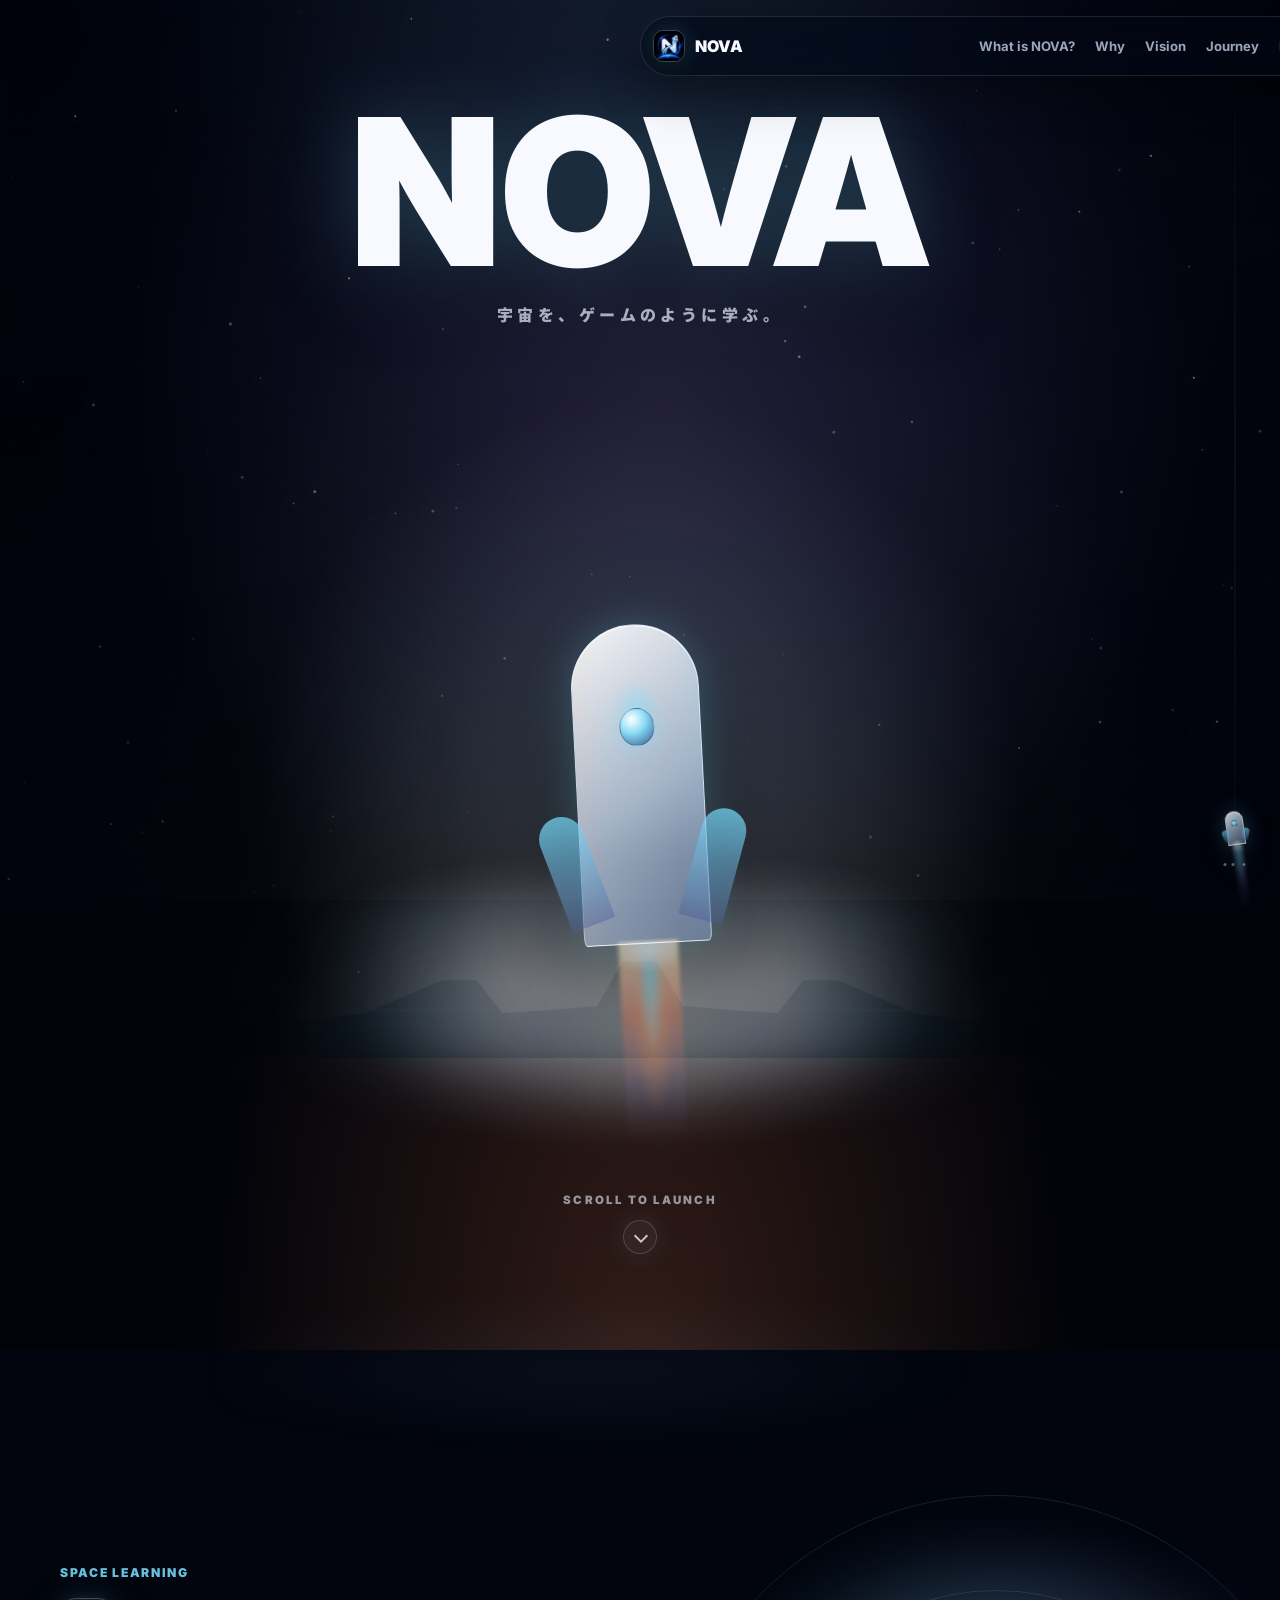
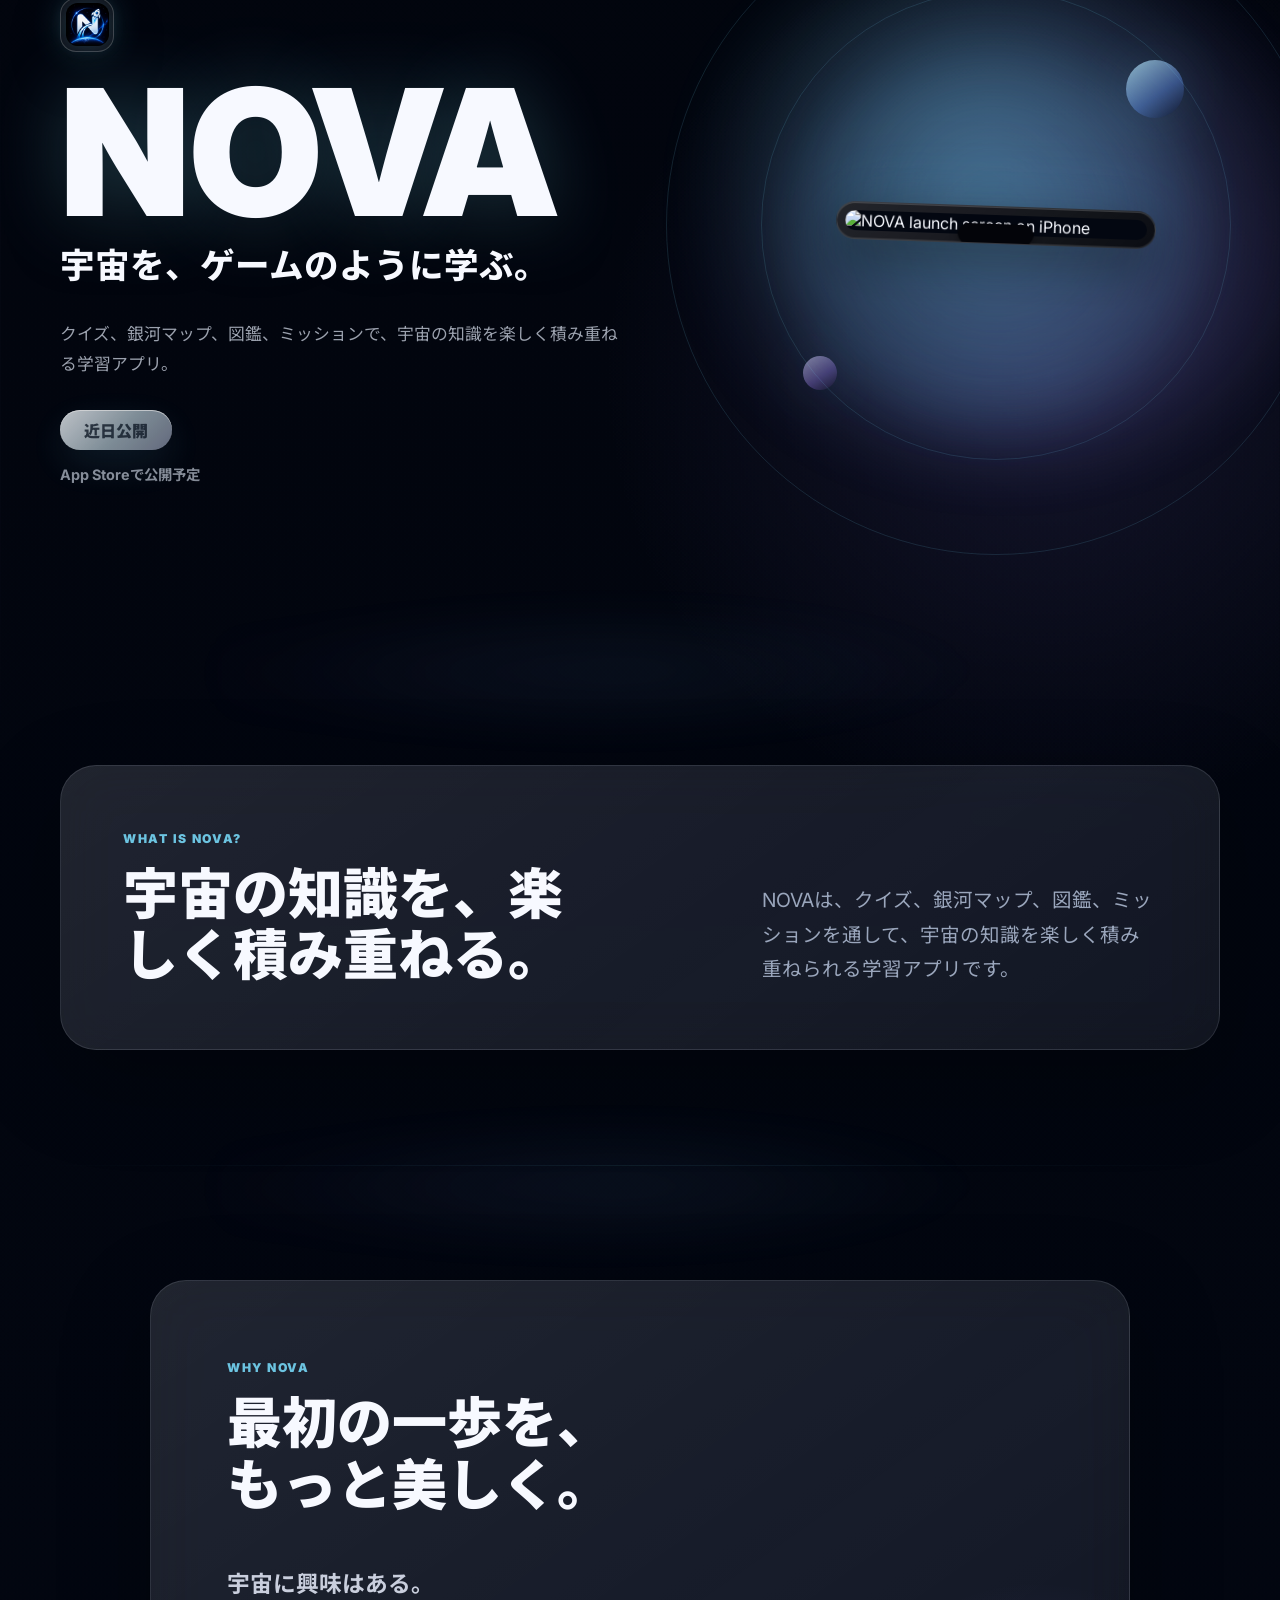
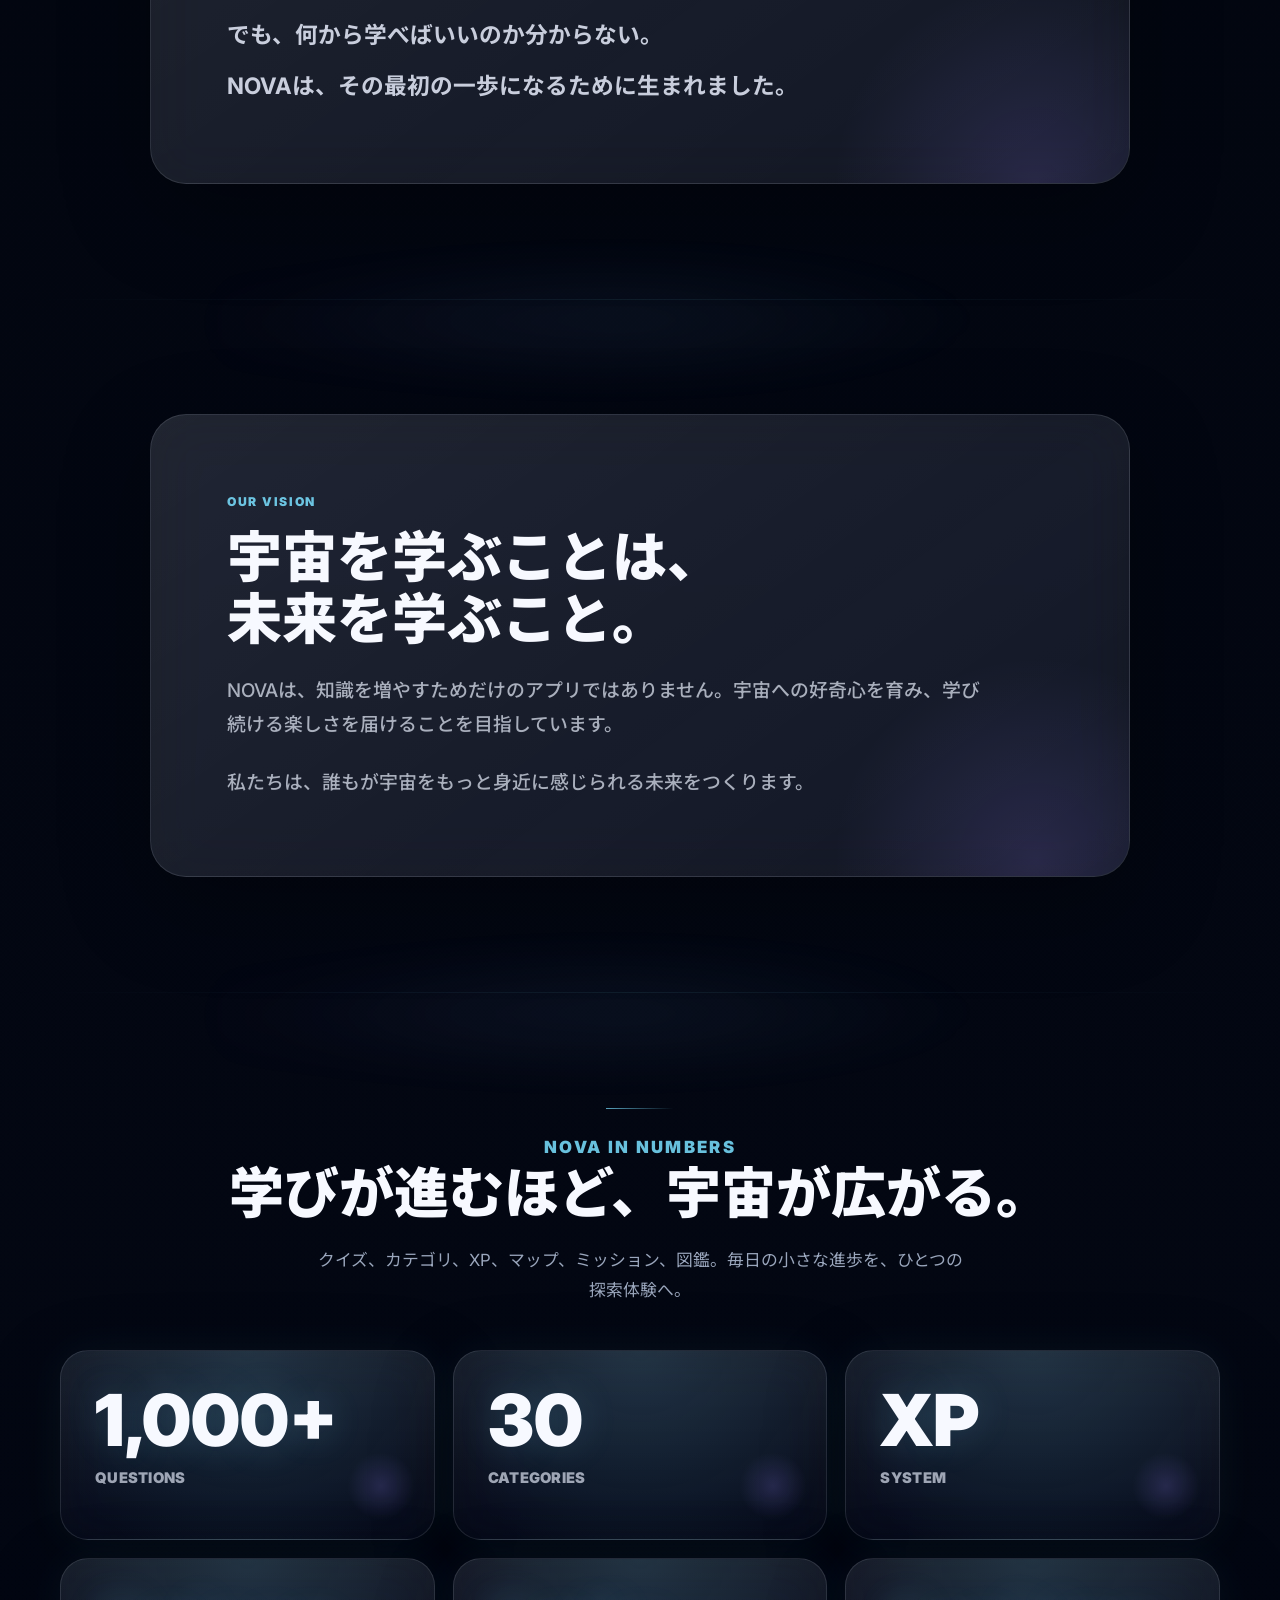
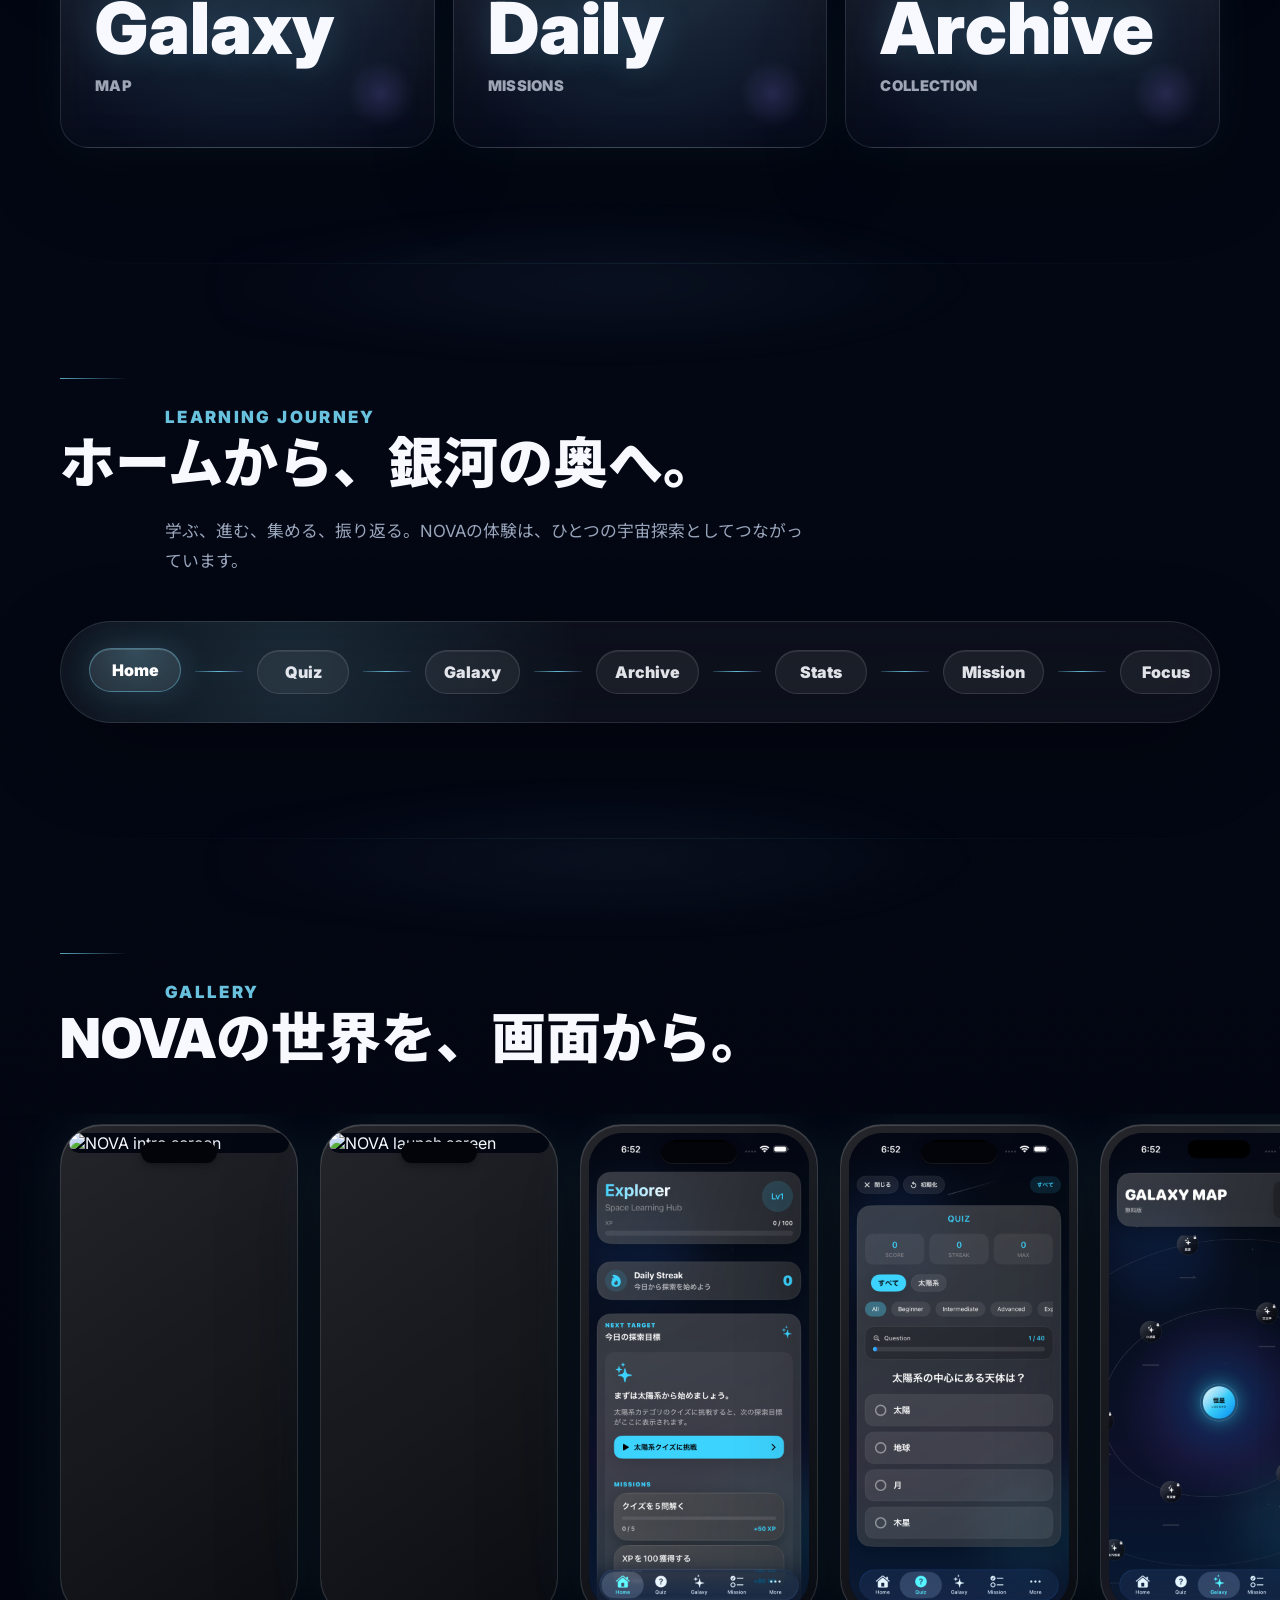
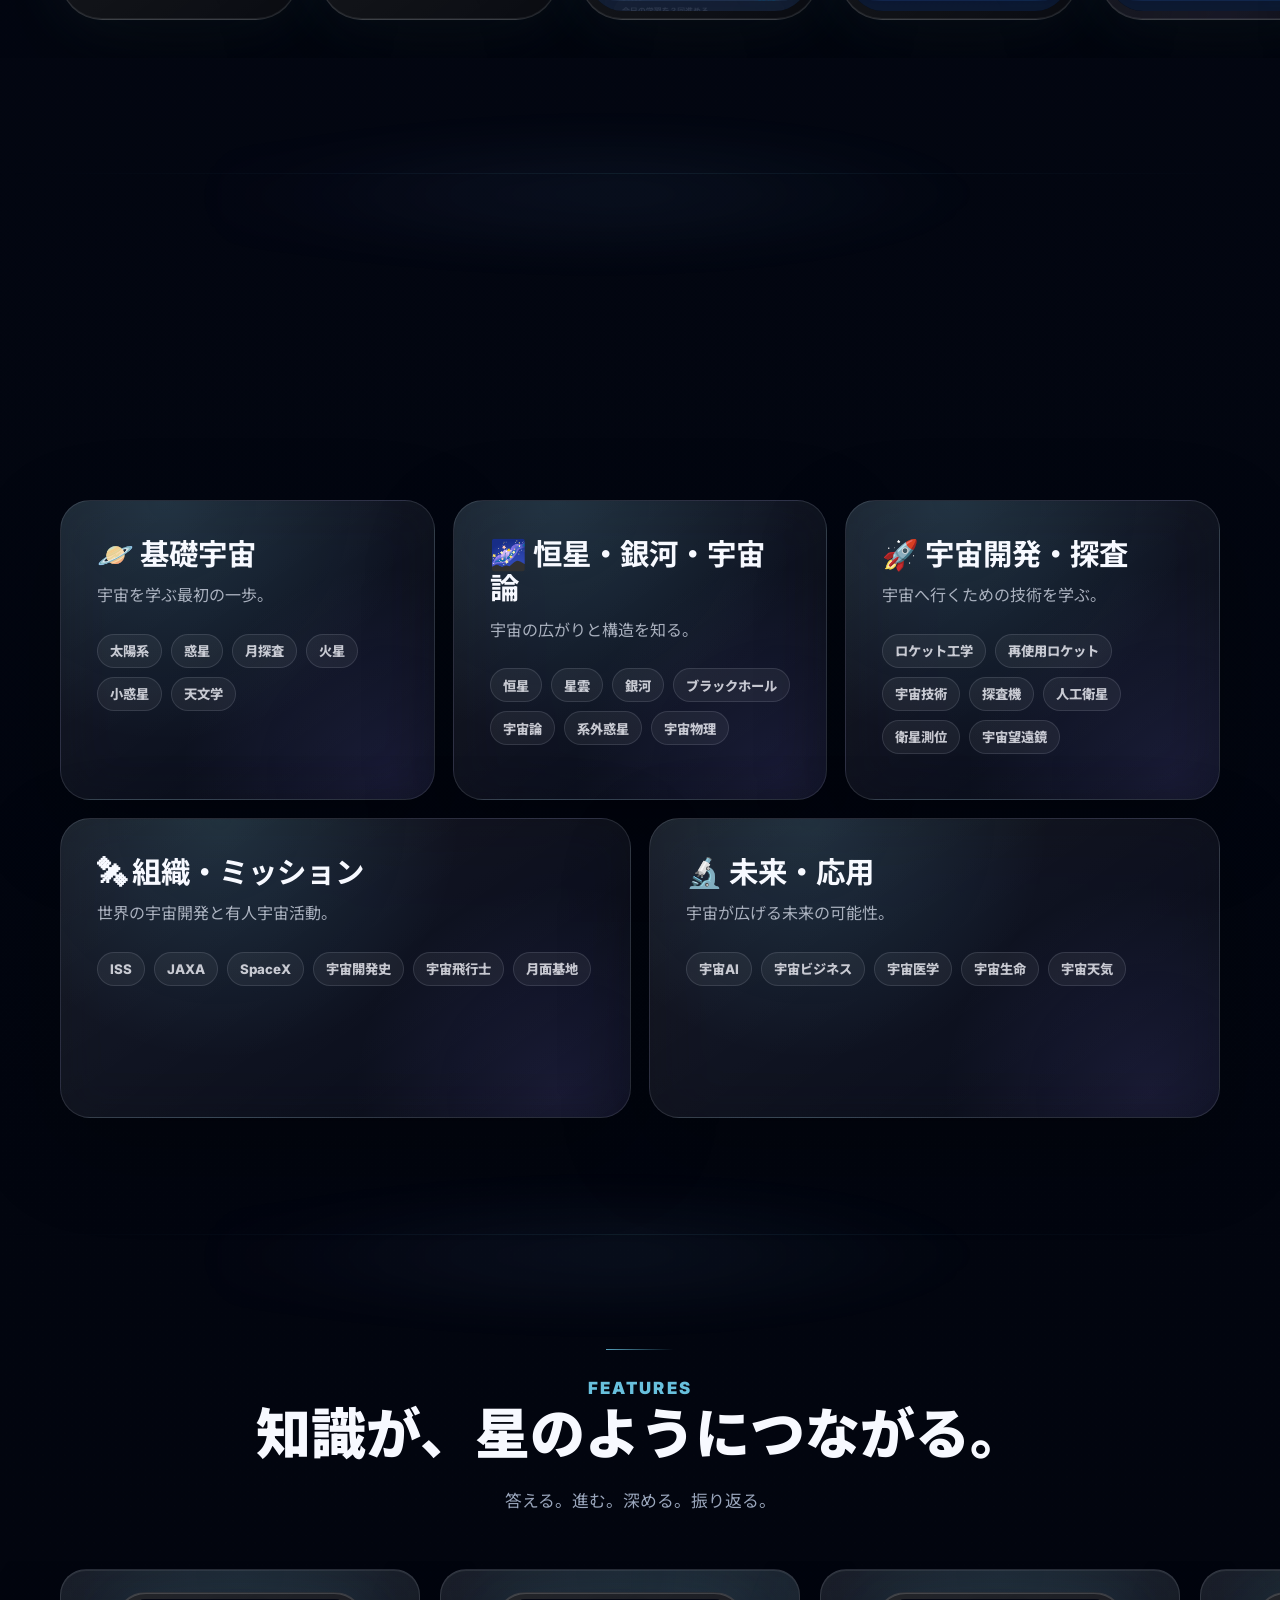
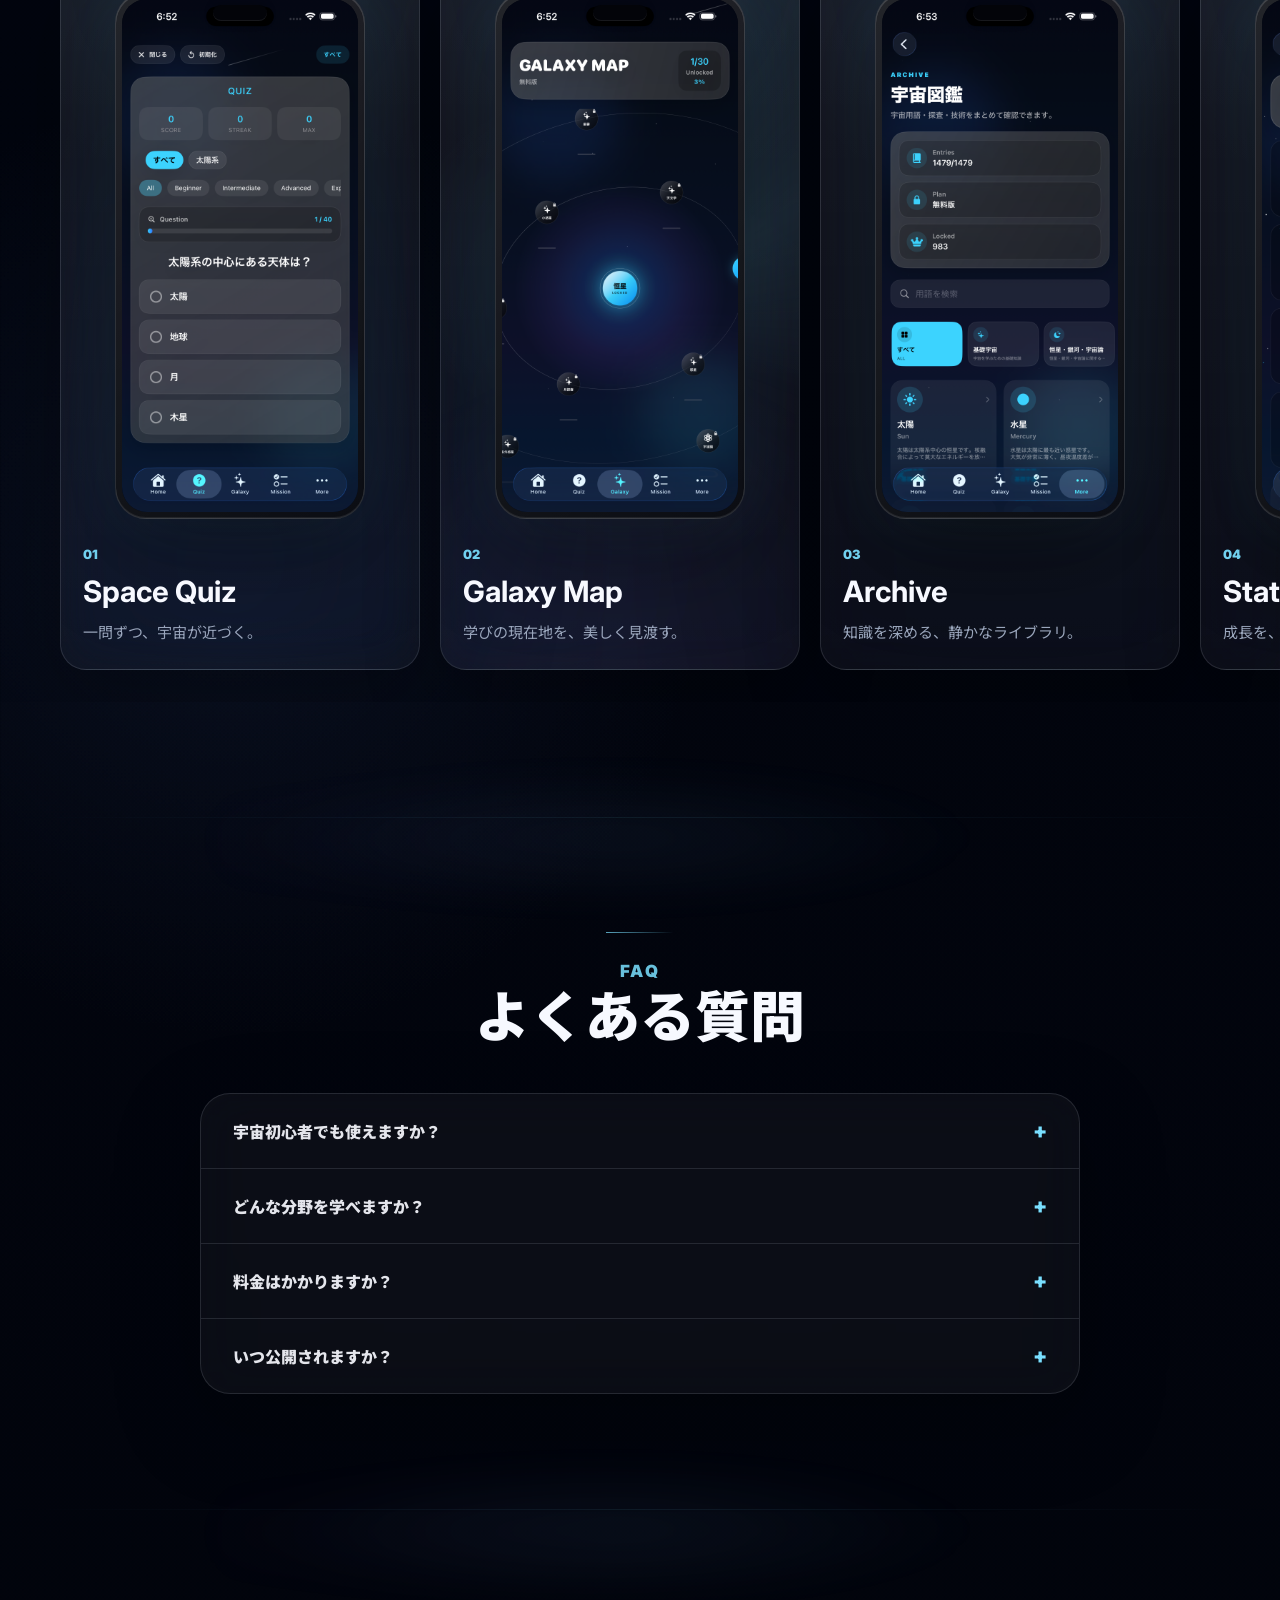
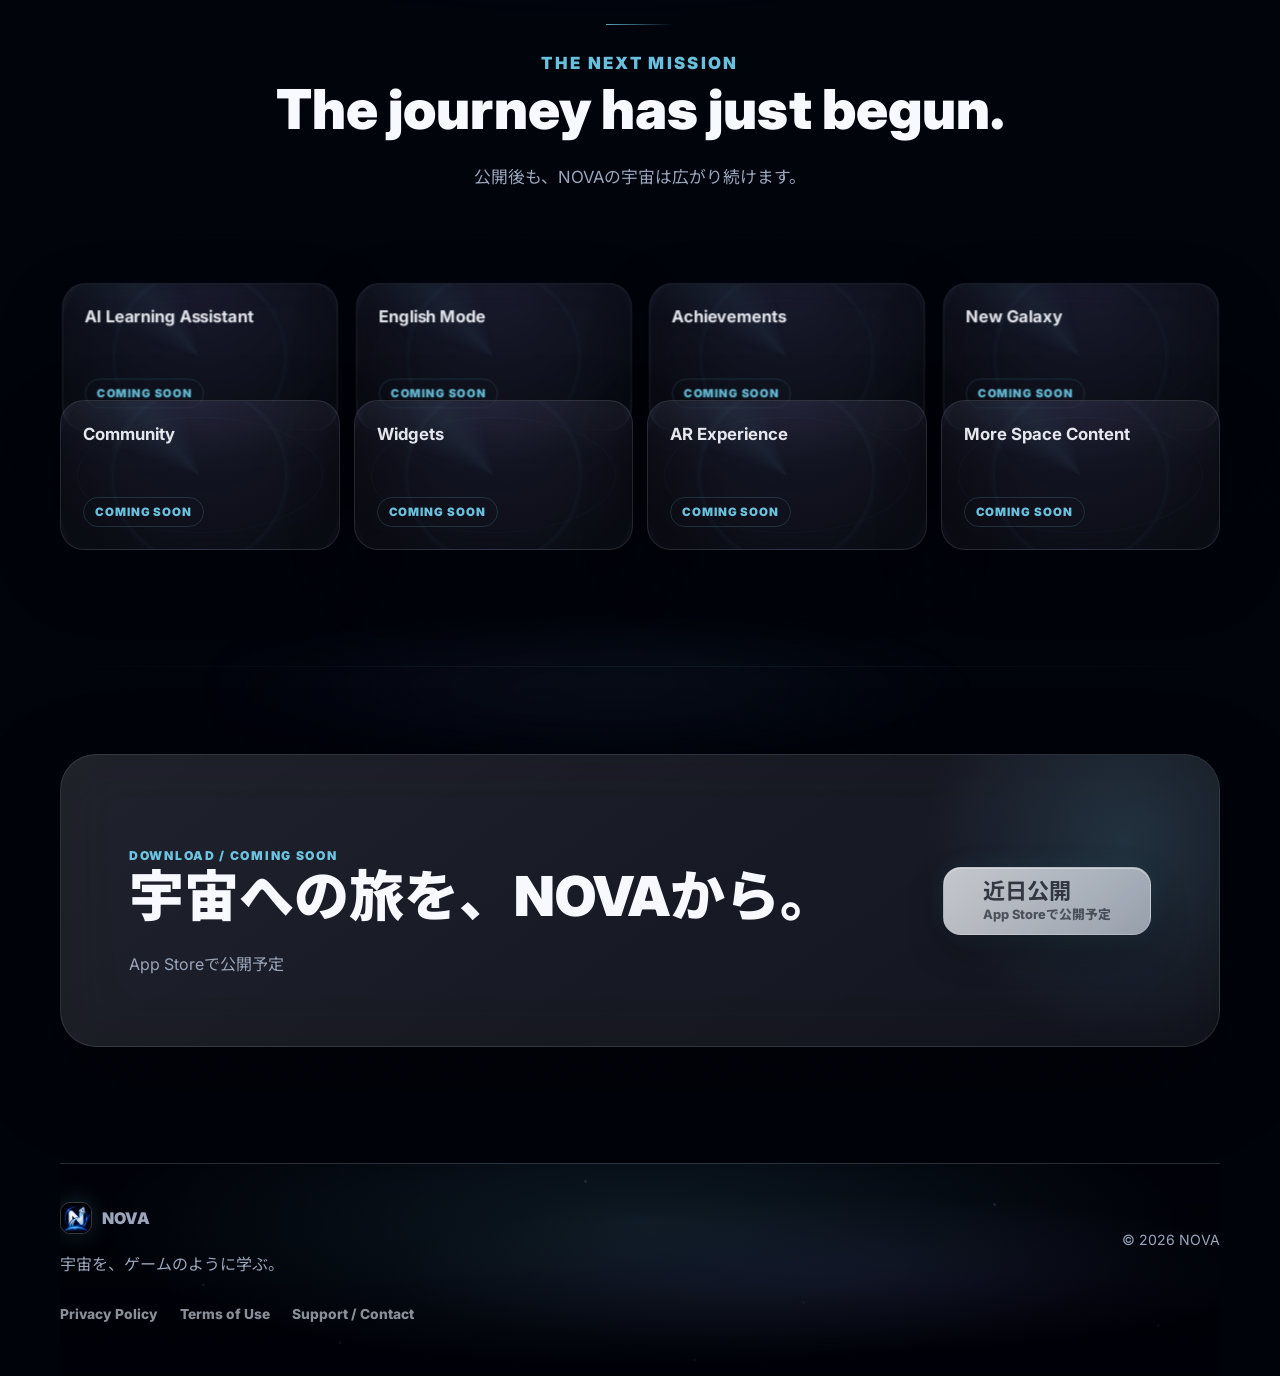
==== NOVA.html @ 46dc5e9d "Add files via upload" ====
<!DOCTYPE html>
<html lang="ja">
<head>
  <meta charset="UTF-8">
  <meta name="viewport" content="width=device-width, initial-scale=1.0">
  <title>NOVA | Learn Space Like a Game</title>
  <meta name="description" content="NOVA is an interactive platform that lets you learn astronomy, planets, galaxies, and space exploration through beautiful Apple-inspired animations and game-like experiences.">
  <meta name="keywords" content="NOVA, 宇宙, Space, 学習アプリ, Quiz, Galaxy, Astronomy, Space Learning">
  <meta name="author" content="NOVA">
  <meta name="theme-color" content="#050816">
  <meta property="og:title" content="NOVA | Learn Space Like a Game">
  <meta property="og:description" content="NOVA is an interactive platform that lets you learn astronomy, planets, galaxies, and space exploration through beautiful Apple-inspired animations and game-like experiences.">
  <meta property="og:image" content="og-image.png">
  <meta property="og:type" content="website">
  <meta property="og:url" content="NOVA.html">
  <meta name="twitter:card" content="summary_large_image">
  <meta name="twitter:title" content="NOVA | Learn Space Like a Game">
  <meta name="twitter:description" content="NOVA is an interactive platform that lets you learn astronomy, planets, galaxies, and space exploration through beautiful Apple-inspired animations and game-like experiences.">
  <meta name="twitter:image" content="og-image.png">
  <link rel="icon" type="image/png" href="favicon.png">
  <link rel="apple-touch-icon" href="画像/NOVA.png">
  <link rel="preconnect" href="https://fonts.googleapis.com">
  <link rel="preconnect" href="https://fonts.gstatic.com" crossorigin>
  <link href="https://fonts.googleapis.com/css2?family=Inter:wght@400;500;600;700;800;900&family=Noto+Sans+JP:wght@400;500;700;800;900&display=swap" rel="stylesheet">
  <link rel="stylesheet" href="NOVA.css">
</head>
<body>
  <canvas class="space-canvas" id="spaceCanvas" aria-hidden="true"></canvas>
  <div class="rocket-progress" aria-hidden="true">
    <span class="rocket-track"></span>
    <span class="rocket-spark spark-one"></span>
    <span class="rocket-spark spark-two"></span>
    <span class="rocket-spark spark-three"></span>
    <span class="rocket">
      <span class="rocket-window"></span>
      <span class="rocket-trail"></span>
    </span>
  </div>

  <header class="site-header" data-animate>
    <a class="brand" href="#hero" aria-label="NOVA home">
      <img class="brand-logo" src="画像/NOVA.png" alt="" aria-hidden="true">
      <span>NOVA</span>
    </a>

    <nav class="nav-links" aria-label="Primary navigation">
      <a href="#what">What is NOVA?</a>
      <a href="#why">Why</a>
      <a href="#vision">Vision</a>
      <a href="#journey">Journey</a>
      <a href="#features">Features</a>
    </nav>

    <a class="nav-cta disabled-cta" href="#download" aria-disabled="true">近日公開</a>
  </header>

  <main>
    <section class="launch-intro" id="launch" aria-label="NOVA launch intro">
      <div class="launch-stars" aria-hidden="true"></div>
      <div class="launch-clouds launch-clouds-back" aria-hidden="true">
        <span class="launch-cloud-layer cloud-layer-one"></span>
        <span class="launch-cloud-layer cloud-layer-two"></span>
      </div>
      <div class="launch-copy">
        <p>NOVA</p>
        <span>宇宙を、ゲームのように学ぶ。</span>
      </div>
      <div class="launch-pad" aria-hidden="true">
        <span class="launch-smoke smoke-one"></span>
        <span class="launch-smoke smoke-two"></span>
        <span class="launch-smoke smoke-three"></span>
        <span class="launch-smoke smoke-four"></span>
        <span class="launch-rocket">
          <span class="launch-rocket-window"></span>
          <span class="launch-flame"></span>
        </span>
      </div>
      <div class="launch-clouds launch-clouds-front" aria-hidden="true">
        <span class="launch-cloud-layer cloud-layer-three"></span>
        <span class="launch-cloud-layer cloud-layer-four"></span>
      </div>
      <div class="launch-scroll-cue">
        <span>Scroll to Launch</span>
        <span class="launch-arrow" aria-hidden="true"></span>
      </div>
    </section>

    <section class="hero section" id="hero">
      <div class="hero-copy" data-animate>
        <p class="eyebrow">Space Learning</p>
        <div class="hero-logo-lockup" aria-hidden="true">
          <img class="hero-logo" src="画像/NOVA.png" alt="">
        </div>
        <h1>NOVA</h1>
        <p class="hero-lead">宇宙を、ゲームのように学ぶ。</p>
        <p class="hero-subcopy">クイズ、銀河マップ、図鑑、ミッションで、宇宙の知識を楽しく積み重ねる学習アプリ。</p>
        <div class="hero-actions">
          <a class="button primary disabled-cta" href="#download" aria-disabled="true">近日公開</a>
        </div>
        <p class="cta-subtext">App Storeで公開予定</p>
      </div>

      <div class="hero-visual" data-animate>
        <span class="planet-drift planet-drift-one" aria-hidden="true"></span>
        <span class="planet-drift planet-drift-two" aria-hidden="true"></span>
        <div class="halo halo-one"></div>
        <div class="halo halo-two"></div>
        <figure class="iphone-mockup hero-phone float-slow">
          <img src="画像/LaunchView.png" alt="NOVA launch screen on iPhone">
        </figure>
      </div>
    </section>

    <section class="section what-section" id="what">
      <div class="what-panel" data-animate>
        <div>
          <p class="eyebrow">What is NOVA?</p>
          <h2>宇宙の知識を、楽しく積み重ねる。</h2>
        </div>
        <p>NOVAは、クイズ、銀河マップ、図鑑、ミッションを通して、宇宙の知識を楽しく積み重ねられる学習アプリです。</p>
      </div>
    </section>

    <section class="section why-section" id="why">
      <div class="story-panel" data-animate>
        <p class="eyebrow">Why NOVA</p>
        <h2>最初の一歩を、もっと美しく。</h2>
        <div class="story-lines">
          <p>宇宙に興味はある。</p>
          <p>でも、何から学べばいいのか分からない。</p>
          <p>NOVAは、その最初の一歩になるために生まれました。</p>
        </div>
      </div>
    </section>

    <section class="section vision-section" id="vision">
      <div class="vision-panel" data-animate>
        <p class="eyebrow">Our Vision</p>
        <h2>宇宙を学ぶことは、未来を学ぶこと。</h2>
        <p>NOVAは、知識を増やすためだけのアプリではありません。宇宙への好奇心を育み、学び続ける楽しさを届けることを目指しています。</p>
        <p>私たちは、誰もが宇宙をもっと身近に感じられる未来をつくります。</p>
      </div>
    </section>

    <section class="section numbers-section" id="numbers">
      <div class="section-heading centered" data-animate>
        <p class="eyebrow">NOVA in Numbers</p>
        <h2>学びが進むほど、宇宙が広がる。</h2>
        <p>クイズ、カテゴリ、XP、マップ、ミッション、図鑑。毎日の小さな進歩を、ひとつの探索体験へ。</p>
      </div>
      <div class="stats-grid">
        <article class="stat-card" data-animate>
          <strong><span data-counter data-target="1000">0</span>+</strong>
          <span>Questions</span>
        </article>
        <article class="stat-card" data-animate>
          <strong><span data-counter data-target="30">0</span></strong>
          <span>Categories</span>
        </article>
        <article class="stat-card" data-animate>
          <strong>XP</strong>
          <span>System</span>
        </article>
        <article class="stat-card" data-animate>
          <strong>Galaxy</strong>
          <span>Map</span>
        </article>
        <article class="stat-card" data-animate>
          <strong>Daily</strong>
          <span>Missions</span>
        </article>
        <article class="stat-card" data-animate>
          <strong>Archive</strong>
          <span>Collection</span>
        </article>
      </div>
    </section>

    <section class="section journey-section" id="journey">
      <div class="section-heading" data-animate>
        <p class="eyebrow">Learning Journey</p>
        <h2>ホームから、銀河の奥へ。</h2>
        <p>学ぶ、進む、集める、振り返る。NOVAの体験は、ひとつの宇宙探索としてつながっています。</p>
      </div>
      <div class="journey-orbit" data-animate aria-label="NOVA learning journey">
        <span>Home</span>
        <i aria-hidden="true"></i>
        <span>Quiz</span>
        <i aria-hidden="true"></i>
        <span>Galaxy</span>
        <i aria-hidden="true"></i>
        <span>Archive</span>
        <i aria-hidden="true"></i>
        <span>Stats</span>
        <i aria-hidden="true"></i>
        <span>Mission</span>
        <i aria-hidden="true"></i>
        <span>Focus</span>
      </div>
    </section>

    <section class="section gallery-section" id="gallery">
      <div class="section-heading" data-animate>
        <p class="eyebrow">Gallery</p>
        <h2>NOVAの世界を、画面から。</h2>
      </div>
      <div class="gallery-strip">
        <figure class="iphone-mockup gallery-phone float-soft" data-animate data-lightbox data-image="画像/IntroView.png" data-title="Intro" data-subtitle="はじめた瞬間、広がる。" data-description="NOVAの世界観と学習の流れを、シンプルに体験できます。"><img src="画像/IntroView.png" alt="NOVA intro screen"></figure>
        <figure class="iphone-mockup gallery-phone float-soft delay-one" data-animate data-lightbox data-image="画像/LaunchView.png" data-title="Launch" data-subtitle="宇宙への入口。" data-description="NOVAを開いた瞬間から、宇宙を学ぶ体験が始まります。"><img src="画像/LaunchView.png" alt="NOVA launch screen"></figure>
        <figure class="iphone-mockup gallery-phone float-soft delay-two" data-animate data-lightbox data-image="画像/HomeView.png" data-title="Home" data-subtitle="今日の宇宙へ、すぐに。" data-description="進捗、ミッション、次のクイズを一画面で確認できます。"><img src="画像/HomeView.png" alt="NOVA home screen"></figure>
        <figure class="iphone-mockup gallery-phone float-soft delay-three" data-animate data-lightbox data-image="画像/QuizView.png" data-title="Space Quiz" data-subtitle="一問ずつ、宇宙が近づく。" data-description="宇宙の知識を、短いクイズで少しずつ深められます。"><img src="画像/QuizView.png" alt="NOVA quiz screen"></figure>
        <figure class="iphone-mockup gallery-phone float-soft" data-animate data-lightbox data-image="画像/GalaxyView.png" data-title="Galaxy Map" data-subtitle="知識が増えるほど、銀河が広がる。" data-description="学習の進み具合に合わせて銀河が広がります。"><img src="画像/GalaxyView.png" alt="NOVA galaxy screen"></figure>
        <figure class="iphone-mockup gallery-phone float-soft delay-one" data-animate data-lightbox data-image="画像/ArchiveView.png" data-title="Archive" data-subtitle="学んだことを、図鑑で振り返る。" data-description="学んだ内容を図鑑として振り返れます。"><img src="画像/ArchiveView.png" alt="NOVA archive screen"></figure>
        <figure class="iphone-mockup gallery-phone float-soft delay-two" data-animate data-lightbox data-image="画像/StatsView.png" data-title="Stats" data-subtitle="成長が、見える。" data-description="正答率、学習数、XP、進捗をまとめて確認できます。"><img src="画像/StatsView.png" alt="NOVA stats screen"></figure>
        <figure class="iphone-mockup gallery-phone float-soft delay-three" data-animate data-lightbox data-image="画像/MissionView.png" data-title="Mission" data-subtitle="今日の目的を、ひとつずつ。" data-description="毎日のミッションが、学習のきっかけをつくります。"><img src="画像/MissionView.png" alt="NOVA mission screen"></figure>
        <figure class="iphone-mockup gallery-phone float-soft" data-animate data-lightbox data-image="画像/FocusTimerView.png" data-title="Focus Timer" data-subtitle="集中を、静かに積み重ねる。" data-description="短い集中時間を設定して、学習に入りやすくします。"><img src="画像/FocusTimerView.png" alt="NOVA focus timer screen"></figure>
        <figure class="iphone-mockup gallery-phone float-soft delay-one" data-animate data-lightbox data-image="画像/ProfileView.png" data-title="Profile" data-subtitle="探索の証を、美しく残す。" data-description="レベル、XP、達成状況をひとつにまとめて確認できます。"><img src="画像/ProfileView.png" alt="NOVA profile screen"></figure>
      </div>
    </section>

    <section class="section categories-section" id="categories">
      <div class="section-heading centered" data-animate>
        <p class="eyebrow">Explore Categories</p>
        <h2>宇宙を、テーマごとに旅する。</h2>
        <p>基礎から未来の応用まで。知りたい分野を選び、少しずつ理解を深めていけます。</p>
      </div>
      <div class="category-grid">
        <article class="category-card float-soft" data-animate>
          <h3>🪐 基礎宇宙</h3>
          <p>宇宙を学ぶ最初の一歩。</p>
          <div class="topic-list">
            <span>太陽系</span><span>惑星</span><span>月探査</span><span>火星</span><span>小惑星</span><span>天文学</span>
          </div>
        </article>
        <article class="category-card float-soft delay-one" data-animate>
          <h3>🌌 恒星・銀河・宇宙論</h3>
          <p>宇宙の広がりと構造を知る。</p>
          <div class="topic-list">
            <span>恒星</span><span>星雲</span><span>銀河</span><span>ブラックホール</span><span>宇宙論</span><span>系外惑星</span><span>宇宙物理</span>
          </div>
        </article>
        <article class="category-card float-soft delay-two" data-animate>
          <h3>🚀 宇宙開発・探査</h3>
          <p>宇宙へ行くための技術を学ぶ。</p>
          <div class="topic-list">
            <span>ロケット工学</span><span>再使用ロケット</span><span>宇宙技術</span><span>探査機</span><span>人工衛星</span><span>衛星測位</span><span>宇宙望遠鏡</span>
          </div>
        </article>
        <article class="category-card float-soft delay-three" data-animate>
          <h3>🛰 組織・ミッション</h3>
          <p>世界の宇宙開発と有人宇宙活動。</p>
          <div class="topic-list">
            <span>ISS</span><span>JAXA</span><span>SpaceX</span><span>宇宙開発史</span><span>宇宙飛行士</span><span>月面基地</span>
          </div>
        </article>
        <article class="category-card float-soft" data-animate>
          <h3>🔬 未来・応用</h3>
          <p>宇宙が広げる未来の可能性。</p>
          <div class="topic-list">
            <span>宇宙AI</span><span>宇宙ビジネス</span><span>宇宙医学</span><span>宇宙生命</span><span>宇宙天気</span>
          </div>
        </article>
      </div>
    </section>

    <section class="section features-section" id="features">
      <div class="section-heading centered" data-animate>
        <p class="eyebrow">Features</p>
        <h2>知識が、星のようにつながる。</h2>
        <p>答える。進む。深める。振り返る。</p>
      </div>

      <div class="feature-showcase">
        <article class="feature-item" data-animate data-lightbox data-image="画像/QuizView.png" data-title="Space Quiz" data-subtitle="一問ずつ、宇宙が近づく。" data-description="宇宙の知識を、短いクイズで少しずつ深められます。太陽系、惑星、探査、宇宙開発など、幅広いテーマをゲーム感覚で学べます。">
          <figure class="iphone-mockup compact float-soft">
            <img src="画像/QuizView.png" alt="NOVA quiz screen">
          </figure>
          <div>
            <span class="feature-kicker">01</span>
            <h3>Space Quiz</h3>
            <p>一問ずつ、宇宙が近づく。</p>
          </div>
        </article>

        <article class="feature-item" data-animate data-lightbox data-image="画像/GalaxyView.png" data-title="Galaxy Map" data-subtitle="知識が増えるほど、銀河が広がる。" data-description="学習の進み具合に合わせて銀河が広がり、新しい惑星やエリアが解放されます。知識が増えるほど、自分だけの宇宙が広がっていきます。">
          <figure class="iphone-mockup compact float-soft delay-one">
            <img src="画像/GalaxyView.png" alt="NOVA galaxy map screen">
          </figure>
          <div>
            <span class="feature-kicker">02</span>
            <h3>Galaxy Map</h3>
            <p>学びの現在地を、美しく見渡す。</p>
          </div>
        </article>

        <article class="feature-item" data-animate data-lightbox data-image="画像/ArchiveView.png" data-title="Archive" data-subtitle="学んだことを、図鑑で振り返る。" data-description="学んだ内容を図鑑として振り返れます。惑星、衛星、探査機、宇宙現象などを整理し、知識をあとから確認できます。">
          <figure class="iphone-mockup compact float-soft delay-two">
            <img src="画像/ArchiveView.png" alt="NOVA archive screen">
          </figure>
          <div>
            <span class="feature-kicker">03</span>
            <h3>Archive</h3>
            <p>知識を深める、静かなライブラリ。</p>
          </div>
        </article>

        <article class="feature-item" data-animate data-lightbox data-image="画像/StatsView.png" data-title="Stats" data-subtitle="成長が、見える。" data-description="正答率、学習数、XP、進捗をまとめて確認できます。自分の成長が見えることで、学びを続けやすくなります。">
          <figure class="iphone-mockup compact float-soft delay-three">
            <img src="画像/StatsView.png" alt="NOVA learning stats screen">
          </figure>
          <div>
            <span class="feature-kicker">04</span>
            <h3>Stats</h3>
            <p>成長を、数字ではなく実感へ。</p>
          </div>
        </article>
      </div>
    </section>

    <section class="section faq-section" id="faq">
      <div class="section-heading centered" data-animate>
        <p class="eyebrow">FAQ</p>
        <h2>よくある質問</h2>
      </div>
      <div class="faq-list" data-animate>
        <details>
          <summary>宇宙初心者でも使えますか？</summary>
          <p>はい。基礎カテゴリと短いクイズから始められます。</p>
        </details>
        <details>
          <summary>どんな分野を学べますか？</summary>
          <p>太陽系、銀河、探査、宇宙開発、未来技術まで学べます。</p>
        </details>
        <details>
          <summary>料金はかかりますか？</summary>
          <p>料金は公開時にApp Storeでお知らせします。</p>
        </details>
        <details>
          <summary>いつ公開されますか？</summary>
          <p>現在準備中です。公開日は決まり次第お知らせします。</p>
        </details>
      </div>
    </section>

    <section class="section next-section" id="next">
      <div class="section-heading centered" data-animate>
        <p class="eyebrow">The Next Mission</p>
        <h2>The journey has just begun.</h2>
        <p>公開後も、NOVAの宇宙は広がり続けます。</p>
      </div>
      <div class="next-grid">
        <article data-animate><strong>AI Learning Assistant</strong><span>Coming Soon</span></article>
        <article data-animate><strong>English Mode</strong><span>Coming Soon</span></article>
        <article data-animate><strong>Achievements</strong><span>Coming Soon</span></article>
        <article data-animate><strong>New Galaxy</strong><span>Coming Soon</span></article>
        <article data-animate><strong>Community</strong><span>Coming Soon</span></article>
        <article data-animate><strong>Widgets</strong><span>Coming Soon</span></article>
        <article data-animate><strong>AR Experience</strong><span>Coming Soon</span></article>
        <article data-animate><strong>More Space Content</strong><span>Coming Soon</span></article>
      </div>
    </section>

    <section class="section download-section" id="download">
      <div class="download-panel" data-animate>
        <div class="download-copy">
          <p class="eyebrow">Download / Coming Soon</p>
          <h2>宇宙への旅を、NOVAから。</h2>
          <p>App Storeで公開予定</p>
        </div>
        <a class="app-store-badge disabled-cta" aria-label="近日公開" aria-disabled="true">
          <strong>近日公開</strong>
          <span>App Storeで公開予定</span>
        </a>
      </div>
    </section>
  </main>

  <div class="lightbox" id="screenshotLightbox" aria-hidden="true">
    <div class="lightbox-backdrop" data-lightbox-close></div>
    <div class="lightbox-dialog" role="dialog" aria-modal="true" aria-labelledby="lightboxTitle">
      <button class="lightbox-close" type="button" aria-label="閉じる" data-lightbox-close>×</button>
      <figure class="lightbox-phone">
        <img id="lightboxImage" src="" alt="">
      </figure>
      <div class="lightbox-caption">
        <h3 id="lightboxTitle"></h3>
        <p class="lightbox-subtitle" id="lightboxSubtitle"></p>
        <p id="lightboxDescription"></p>
      </div>
    </div>
  </div>

  <footer class="site-footer">
    <div>
      <a class="brand" href="#hero" aria-label="NOVA home">
        <img class="brand-logo" src="画像/NOVA.png" alt="" aria-hidden="true">
        <span>NOVA</span>
      </a>
      <p>宇宙を、ゲームのように学ぶ。</p>
    </div>
    <span>© 2026 NOVA</span>
    <nav class="footer-links" aria-label="Footer navigation">
      <a href="privacy.html">Privacy Policy</a>
      <a href="terms.html">Terms of Use</a>
      <a href="support.html">Support / Contact</a>
    </nav>
  </footer>

  <script src="NOVA.js"></script>
</body>
</html>
---- NOVA.css ----
:root {
  --bg: #01040b;
  --bg-elevated: #050b17;
  --text: #f7f9ff;
  --muted: #9aa6bc;
  --muted-strong: #dbe4f4;
  --line: rgba(226, 238, 255, 0.12);
  --glass: rgba(255, 255, 255, 0.055);
  --glass-strong: rgba(255, 255, 255, 0.095);
  --cyan: #79dfff;
  --blue: #6d93ff;
  --violet: #9a86ff;
  --shadow: 0 38px 120px rgba(0, 0, 0, 0.58);
  --hero-parallax-x: 0px;
  --hero-parallax-y: 0px;
  --halo-parallax-x: 0px;
  --halo-parallax-y: 0px;
  --planet-a-x: 0px;
  --planet-a-y: 0px;
  --planet-b-x: 0px;
  --planet-b-y: 0px;
  --hero-phone-tilt-x: 0deg;
  --hero-phone-tilt-y: 0deg;
  --hero-phone-shift-x: 0px;
  --hero-phone-shift-y: 0px;
  --hero-content-scale: 1;
  --hero-phone-scroll-scale: 1;
  --hero-glow-opacity: 1;
  --hero-glow-before-opacity: 0.9;
  --hero-glow-after-opacity: 0.78;
  --nebula-scroll-x: 50%;
  --nebula-scroll-y: 0%;
  --nebula-scroll-opacity: 0.12;
  --journey-earth-opacity: 0.16;
  --journey-cloud-opacity: 0;
  --journey-atmo-opacity: 0;
  --journey-space-opacity: 0.18;
  --journey-deep-opacity: 0;
  --journey-deep-soft-opacity: 0;
  --scroll-shift: 0px;
  --rocket-progress: 0;
  --rocket-progress-percent: 0%;
  --rocket-trail-height: 72px;
  --rocket-glow-scale: 1;
  --rocket-glow-blur: 22px;
  --launch-progress: 0;
  --launch-rocket-y: 0px;
  --launch-flame-scale: 1;
  --launch-copy-y: 0px;
  --launch-stars-opacity: 0.36;
  --launch-rocket-glow: 36px;
  --launch-smoke-opacity: 0.72;
  --launch-smoke-scale: 1;
  --launch-intro-opacity: 1;
  --launch-pad-glow-opacity: 0.18;
  --launch-cloud-opacity: 0;
  --launch-cloud-field-opacity: 0;
  --launch-cloud-y-slow: 0px;
  --launch-cloud-y-medium: 0px;
  --launch-cloud-y-fast: 0px;
  --launch-cloud-y-near: 0px;
  --launch-cloud-drift: 0px;
  --launch-cloud-drift-small: 0px;
  --launch-cloud-drift-mid: 0px;
  --launch-cloud-drift-reverse: 0px;
  --launch-atmo-opacity: 0;
  --launch-space-opacity: 0;
  --launch-particle-opacity: 0;
  --launch-flame-opacity: 0.9;
  --launch-rocket-light: 0.08;
}

* {
  box-sizing: border-box;
}

html {
  scroll-behavior: smooth;
  scroll-padding-top: 96px;
}

body {
  margin: 0;
  min-height: 100vh;
  color: var(--text);
  background:
    radial-gradient(circle at 50% -12%, rgba(121, 223, 255, 0.18), transparent 34rem),
    radial-gradient(circle at 82% 18%, rgba(154, 134, 255, 0.12), transparent 28rem),
    radial-gradient(circle at 18% 78%, rgba(74, 113, 190, 0.1), transparent 30rem),
    linear-gradient(180deg, #01040b 0%, #030713 46%, #01030a 100%);
  font-family: Inter, "Noto Sans JP", system-ui, -apple-system, BlinkMacSystemFont, sans-serif;
  overflow-x: hidden;
}

body.lightbox-open {
  overflow: hidden;
}

body::before {
  position: fixed;
  inset: 0;
  z-index: -2;
  pointer-events: none;
  content: "";
  background:
    linear-gradient(rgba(255, 255, 255, 0.012) 1px, transparent 1px),
    linear-gradient(90deg, rgba(255, 255, 255, 0.012) 1px, transparent 1px);
  background-size: 120px 120px;
  mask-image: linear-gradient(to bottom, black 0%, transparent 86%);
}

body::after {
  position: fixed;
  inset: 0;
  z-index: -2;
  pointer-events: none;
  content: "";
  background:
    radial-gradient(ellipse at 50% 112%, rgba(255, 139, 82, var(--journey-earth-opacity)), transparent 34rem),
    radial-gradient(ellipse at 50% 84%, rgba(226, 238, 255, var(--journey-cloud-opacity)), transparent 40rem),
    radial-gradient(circle at 50% 34%, rgba(121, 223, 255, var(--journey-atmo-opacity)), transparent 44rem),
    radial-gradient(circle at 50% 18%, rgba(10, 18, 42, var(--journey-space-opacity)), transparent 50rem),
    radial-gradient(circle at 78% 38%, rgba(154, 134, 255, var(--journey-deep-opacity)), transparent 34rem),
    radial-gradient(circle at 24% 70%, rgba(74, 113, 190, var(--journey-deep-soft-opacity)), transparent 32rem),
    radial-gradient(circle at var(--nebula-scroll-x) var(--nebula-scroll-y), rgba(121, 223, 255, var(--nebula-scroll-opacity)), transparent 28rem),
    radial-gradient(circle at calc(100% - var(--nebula-scroll-x)) 76%, rgba(154, 134, 255, 0.08), transparent 30rem),
    linear-gradient(to top, rgba(3, 7, 18, 0.94), transparent 46%);
  opacity: 0.92;
  transition: background-position 220ms linear;
}

a {
  color: inherit;
  text-decoration: none;
}

img {
  display: block;
  max-width: 100%;
}

.space-canvas {
  position: fixed;
  inset: 0;
  z-index: -1;
  width: 100%;
  height: 100%;
  pointer-events: none;
}

.rocket-progress {
  position: fixed;
  top: 112px;
  right: clamp(18px, 2.2vw, 34px);
  bottom: 72px;
  z-index: 16;
  width: 34px;
  pointer-events: none;
  opacity: 0.82;
}

.launch-intro {
  position: relative;
  display: grid;
  min-height: 150vh;
  grid-template-rows: minmax(180px, 0.72fr) minmax(340px, 1.25fr) minmax(118px, 0.38fr);
  align-items: center;
  justify-items: center;
  overflow: hidden;
}

.launch-intro::before {
  position: absolute;
  inset: 0;
  z-index: 0;
  pointer-events: none;
  background:
    radial-gradient(ellipse at 50% 106%, rgba(255, 135, 78, var(--launch-pad-glow-opacity)), transparent 30rem),
    radial-gradient(ellipse at 50% 84%, rgba(226, 238, 255, var(--launch-cloud-opacity)), transparent 34rem),
    radial-gradient(circle at 50% 38%, rgba(121, 223, 255, var(--launch-atmo-opacity)), transparent 44rem),
    radial-gradient(circle at 50% 12%, rgba(12, 20, 44, var(--launch-space-opacity)), transparent 48rem),
    radial-gradient(circle at 50% 58%, rgba(121, 223, 255, 0.2), transparent 24rem),
    radial-gradient(circle at 52% 30%, rgba(154, 134, 255, 0.14), transparent 34rem),
    radial-gradient(ellipse at 50% 100%, rgba(255, 130, 82, 0.12), transparent 26rem),
    linear-gradient(180deg, rgba(1, 4, 11, 0.06), rgba(1, 4, 11, 0.58) 52%, rgba(1, 3, 9, 0.96));
  content: "";
  opacity: var(--launch-intro-opacity);
}

.launch-stars {
  position: absolute;
  inset: 0;
  z-index: 1;
  pointer-events: none;
  background:
    radial-gradient(circle at 18% 24%, rgba(255, 255, 255, 0.72) 0 1px, transparent 2px),
    radial-gradient(circle at 76% 18%, rgba(121, 223, 255, 0.58) 0 1px, transparent 2px),
    radial-gradient(circle at 68% 62%, rgba(255, 255, 255, 0.42) 0 1px, transparent 2px),
    radial-gradient(circle at 28% 72%, rgba(154, 134, 255, 0.44) 0 1px, transparent 2px),
    radial-gradient(circle at 86% 48%, rgba(255, 255, 255, 0.34) 0 1px, transparent 2px),
    radial-gradient(circle at 10% 55%, rgba(121, 223, 255, 0.36) 0 1px, transparent 2px);
  opacity: var(--launch-stars-opacity);
}

.launch-stars::before {
  position: absolute;
  inset: 28% 26% 18%;
  background:
    radial-gradient(circle at 44% 72%, rgba(255, 219, 170, 0.78) 0 1px, transparent 2px),
    radial-gradient(circle at 58% 64%, rgba(121, 223, 255, 0.64) 0 1px, transparent 2px),
    radial-gradient(circle at 50% 78%, rgba(255, 255, 255, 0.68) 0 1px, transparent 2px),
    radial-gradient(circle at 62% 82%, rgba(255, 142, 87, 0.64) 0 1px, transparent 2px);
  content: "";
  filter: drop-shadow(0 0 12px rgba(121, 223, 255, 0.26));
  opacity: var(--launch-particle-opacity);
  animation: launchParticles 3.2s ease-in-out infinite;
}

.launch-clouds {
  position: absolute;
  inset: 0;
  pointer-events: none;
  opacity: var(--launch-cloud-field-opacity);
}

.launch-clouds-back {
  z-index: 2;
}

.launch-clouds-front {
  z-index: 3;
  mix-blend-mode: screen;
}

.launch-cloud-layer {
  position: absolute;
  height: clamp(150px, 22vw, 280px);
  background:
    radial-gradient(ellipse at 16% 62%, rgba(255, 255, 255, 0.46) 0 16%, rgba(235, 246, 255, 0.22) 27%, transparent 48%),
    radial-gradient(ellipse at 34% 44%, rgba(255, 255, 255, 0.56) 0 18%, rgba(226, 238, 255, 0.24) 31%, transparent 54%),
    radial-gradient(ellipse at 56% 58%, rgba(241, 248, 255, 0.42) 0 19%, rgba(196, 222, 255, 0.16) 33%, transparent 56%),
    radial-gradient(ellipse at 78% 48%, rgba(255, 255, 255, 0.34) 0 15%, rgba(226, 238, 255, 0.14) 28%, transparent 50%);
  filter: blur(18px);
  transform: translate3d(0, 0, 0);
  will-change: transform, opacity;
}

.launch-cloud-layer::before,
.launch-cloud-layer::after {
  position: absolute;
  inset: -18% -8%;
  background:
    radial-gradient(ellipse at 24% 54%, rgba(255, 255, 255, 0.26) 0 14%, transparent 42%),
    radial-gradient(ellipse at 48% 36%, rgba(229, 242, 255, 0.22) 0 12%, transparent 38%),
    radial-gradient(ellipse at 70% 64%, rgba(255, 255, 255, 0.18) 0 13%, transparent 40%);
  content: "";
  filter: blur(20px);
}

.launch-cloud-layer::after {
  inset: 8% 10% -24%;
  opacity: 0.58;
  transform: translate3d(8%, 10%, 0) scale(0.76);
}

.cloud-layer-one {
  top: 57%;
  left: 8%;
  width: min(760px, 86vw);
  opacity: 0.68;
  transform: translate3d(calc(var(--launch-cloud-drift-reverse) - 2vw), var(--launch-cloud-y-slow), 0) scale(1.05);
}

.cloud-layer-two {
  top: 47%;
  right: 6%;
  width: min(680px, 78vw);
  opacity: 0.5;
  transform: translate3d(var(--launch-cloud-drift-mid), var(--launch-cloud-y-medium), 0) scale(0.88);
}

.cloud-layer-three {
  top: 58%;
  left: 50%;
  width: min(880px, 98vw);
  opacity: 0.46;
  transform: translate3d(calc(-50% + var(--launch-cloud-drift-small)), var(--launch-cloud-y-fast), 0) scale(1.14);
}

.cloud-layer-four {
  top: 38%;
  left: 20%;
  width: min(540px, 70vw);
  height: clamp(120px, 18vw, 220px);
  opacity: 0.34;
  transform: translate3d(var(--launch-cloud-drift-reverse), var(--launch-cloud-y-near), 0) scale(0.78);
}

.launch-copy {
  position: sticky;
  top: 108px;
  z-index: 4;
  grid-row: 1;
  align-self: start;
  margin-top: clamp(92px, 11vh, 132px);
  text-align: center;
  opacity: var(--launch-intro-opacity);
  transform: translateY(var(--launch-copy-y));
}

.launch-copy p {
  margin: 0;
  color: var(--text);
  font-size: clamp(5.6rem, 16vw, 13rem);
  font-weight: 900;
  line-height: 0.82;
  text-shadow:
    0 0 76px rgba(121, 223, 255, 0.24),
    0 24px 80px rgba(0, 0, 0, 0.42);
}

.launch-copy span {
  display: inline-flex;
  margin-top: 26px;
  color: rgba(215, 222, 235, 0.76);
  font-size: clamp(0.78rem, 1.25vw, 1rem);
  font-weight: 900;
  letter-spacing: 0.28em;
  text-transform: uppercase;
}

.launch-pad {
  position: sticky;
  top: clamp(210px, 31vh, 320px);
  z-index: 3;
  grid-row: 2;
  width: min(900px, 96vw);
  height: min(620px, 66vh);
  margin-top: clamp(20px, 5vh, 54px);
  opacity: var(--launch-intro-opacity);
  pointer-events: none;
}

.launch-pad::before {
  position: absolute;
  left: 50%;
  bottom: 34px;
  width: min(860px, 96vw);
  height: 118px;
  background:
    linear-gradient(90deg, transparent, rgba(1, 4, 11, 0.7) 18%, rgba(1, 4, 11, 0.92) 50%, rgba(1, 4, 11, 0.7) 82%, transparent),
    linear-gradient(180deg, transparent 0 58%, rgba(121, 223, 255, 0.1) 59%, transparent 61%);
  clip-path: polygon(0 78%, 18% 62%, 27% 34%, 31% 34%, 34% 62%, 45% 56%, 48% 18%, 52% 18%, 55% 56%, 66% 62%, 69% 34%, 73% 34%, 82% 62%, 100% 78%, 100% 100%, 0 100%);
  content: "";
  opacity: var(--launch-intro-opacity);
  transform: translateX(-50%);
}

.launch-intro.is-launching .launch-pad {
  animation: launchCameraShake 620ms ease-in-out infinite;
}

.launch-rocket {
  position: absolute;
  left: 50%;
  bottom: 148px;
  width: clamp(98px, 10vw, 142px);
  height: clamp(236px, 25vw, 338px);
  border: 1px solid rgba(226, 238, 255, 0.58);
  border-radius: 999px 999px 44% 44%;
  background:
    linear-gradient(90deg, rgba(255, 143, 84, var(--launch-rocket-light)), transparent 22%, transparent 78%, rgba(121, 223, 255, 0.08)),
    radial-gradient(circle at 50% 25%, rgba(121, 223, 255, 0.32), transparent 24px),
    linear-gradient(145deg, rgba(255, 255, 255, 0.96), rgba(196, 213, 234, 0.78) 54%, rgba(105, 128, 170, 0.62));
  box-shadow:
    0 0 var(--launch-rocket-glow) rgba(121, 223, 255, 0.26),
    0 40px 120px rgba(0, 0, 0, 0.56),
    inset 0 1px 0 rgba(255, 255, 255, 0.84);
  transform: translate(-50%, var(--launch-rocket-y)) rotate(-3deg);
  transition: transform 120ms linear, box-shadow 160ms linear;
}

.launch-rocket::before,
.launch-rocket::after {
  position: absolute;
  bottom: 18px;
  width: 36%;
  height: 36%;
  border-radius: 999px 999px 8px 8px;
  background: linear-gradient(180deg, rgba(121, 223, 255, 0.7), rgba(76, 91, 148, 0.42));
  content: "";
}

.launch-rocket::before {
  left: -24%;
  transform: rotate(-18deg);
}

.launch-rocket::after {
  right: -24%;
  transform: rotate(18deg);
}

.launch-rocket-window {
  position: absolute;
  top: 26%;
  left: 50%;
  width: 28%;
  height: 12%;
  border: 1px solid rgba(4, 13, 28, 0.24);
  border-radius: 50%;
  background: radial-gradient(circle at 35% 28%, #ffffff, rgba(121, 223, 255, 0.76) 42%, rgba(45, 83, 140, 0.94));
  box-shadow: 0 0 24px rgba(121, 223, 255, 0.5);
  transform: translateX(-50%);
}

.launch-flame {
  position: absolute;
  top: calc(100% - 2px);
  left: 50%;
  width: 48%;
  height: clamp(230px, 26vw, 360px);
  border-radius: 50% 50% 999px 999px;
  background:
    radial-gradient(circle at 50% 4%, rgba(255, 255, 255, 1), transparent 12%),
    radial-gradient(ellipse at 50% 18%, rgba(121, 223, 255, 0.84), transparent 32%),
    radial-gradient(ellipse at 50% 42%, rgba(255, 150, 82, 0.62), transparent 50%),
    linear-gradient(to bottom, rgba(255, 231, 188, 0.96), rgba(255, 119, 72, 0.58) 36%, rgba(154, 134, 255, 0.16) 70%, transparent);
  filter: blur(2.2px) drop-shadow(0 0 44px rgba(255, 142, 87, 0.36)) drop-shadow(0 0 46px rgba(121, 223, 255, 0.26));
  opacity: var(--launch-flame-opacity);
  transform: translateX(-50%) scaleY(var(--launch-flame-scale));
  transform-origin: top center;
  animation: launchFlameFlicker 1.15s ease-in-out infinite;
}

.launch-smoke {
  position: absolute;
  left: 50%;
  bottom: 24px;
  border-radius: 50%;
  background:
    radial-gradient(circle, rgba(245, 250, 255, 0.32), rgba(226, 238, 255, 0.18) 28%, rgba(121, 223, 255, 0.055) 52%, transparent 76%);
  filter: blur(22px);
  opacity: var(--launch-smoke-opacity);
}

.smoke-one {
  width: min(760px, 94vw);
  height: 190px;
  transform: translateX(-50%) scale(var(--launch-smoke-scale));
}

.smoke-two {
  width: min(540px, 68vw);
  height: 172px;
  transform: translateX(-76%) scale(var(--launch-smoke-scale));
}

.smoke-three {
  width: min(540px, 68vw);
  height: 172px;
  transform: translateX(-24%) scale(var(--launch-smoke-scale));
}

.smoke-four {
  width: min(980px, 100vw);
  height: 150px;
  bottom: -18px;
  transform: translateX(-50%) scale(var(--launch-smoke-scale));
  opacity: var(--launch-smoke-opacity);
}

.launch-scroll-cue {
  position: sticky;
  top: calc(100vh - 118px);
  z-index: 4;
  grid-row: 3;
  display: grid;
  justify-items: center;
  gap: 13px;
  margin-bottom: 34px;
  color: rgba(215, 222, 235, 0.64);
  font-size: 0.72rem;
  font-weight: 900;
  letter-spacing: 0.18em;
  opacity: var(--launch-intro-opacity);
  text-transform: uppercase;
}

.launch-arrow {
  display: block;
  width: 34px;
  height: 34px;
  border: 1px solid rgba(226, 238, 255, 0.16);
  border-radius: 50%;
  background: rgba(255, 255, 255, 0.055);
  box-shadow: 0 0 28px rgba(121, 223, 255, 0.12);
  backdrop-filter: blur(18px);
}

.launch-arrow::before {
  position: absolute;
  width: 8px;
  height: 8px;
  margin: 10px 0 0 12px;
  border-right: 2px solid rgba(247, 249, 255, 0.76);
  border-bottom: 2px solid rgba(247, 249, 255, 0.76);
  content: "";
  transform: rotate(45deg);
}

.rocket-track {
  position: absolute;
  top: 0;
  bottom: 0;
  left: 50%;
  width: 1px;
  background:
    linear-gradient(to top, rgba(121, 223, 255, 0.2), rgba(154, 134, 255, 0.1) var(--rocket-progress-percent), rgba(255, 255, 255, 0.04) var(--rocket-progress-percent)),
    linear-gradient(to bottom, transparent, rgba(255, 255, 255, 0.08), transparent);
  box-shadow: 0 0 18px rgba(121, 223, 255, 0.14);
  transform: translateX(-50%);
}

.rocket {
  position: absolute;
  left: 50%;
  bottom: var(--rocket-progress-percent);
  width: 18px;
  height: 34px;
  border: 1px solid rgba(226, 238, 255, 0.58);
  border-radius: 999px 999px 48% 48%;
  background:
    radial-gradient(circle at 50% 24%, rgba(121, 223, 255, 0.28), transparent 5px),
    linear-gradient(145deg, rgba(255, 255, 255, 0.96), rgba(190, 210, 232, 0.72) 54%, rgba(120, 143, 178, 0.58));
  box-shadow:
    0 0 var(--rocket-glow-blur) rgba(121, 223, 255, 0.28),
    0 0 44px rgba(154, 134, 255, 0.1),
    0 14px 36px rgba(0, 0, 0, 0.32),
    inset 0 1px 0 rgba(255, 255, 255, 0.82);
  transform: translate(-50%, 50%) rotate(-8deg);
  transition: bottom 220ms cubic-bezier(0.16, 1, 0.3, 1), box-shadow 260ms ease;
}

.rocket::before,
.rocket::after {
  position: absolute;
  bottom: 3px;
  width: 7px;
  height: 12px;
  border-radius: 7px 7px 3px 3px;
  background: linear-gradient(180deg, rgba(121, 223, 255, 0.72), rgba(91, 111, 170, 0.38));
  content: "";
}

.rocket::before {
  left: -5px;
  transform: rotate(-18deg);
}

.rocket::after {
  right: -5px;
  transform: rotate(18deg);
}

.rocket-window {
  position: absolute;
  top: 8px;
  left: 50%;
  width: 7px;
  height: 7px;
  border: 1px solid rgba(4, 13, 28, 0.22);
  border-radius: 50%;
  background: radial-gradient(circle at 35% 28%, #ffffff, rgba(121, 223, 255, 0.76) 42%, rgba(45, 83, 140, 0.92));
  box-shadow: 0 0 12px rgba(121, 223, 255, 0.52);
  transform: translateX(-50%);
}

.rocket-trail {
  position: absolute;
  left: 50%;
  top: calc(100% - 2px);
  width: 10px;
  height: var(--rocket-trail-height);
  border-radius: 999px;
  background:
    radial-gradient(circle at 50% 0%, rgba(255, 255, 255, 0.78), transparent 16%),
    radial-gradient(ellipse at 50% 18%, rgba(121, 223, 255, 0.44), transparent 42%),
    linear-gradient(to bottom, rgba(121, 223, 255, 0.42), rgba(154, 134, 255, 0.16) 54%, transparent);
  filter: blur(1.35px) drop-shadow(0 0 14px rgba(121, 223, 255, 0.26));
  opacity: 0.74;
  transform: translateX(-50%);
  animation: trailPulse 1.9s ease-in-out infinite;
}

.rocket-spark {
  position: absolute;
  left: 50%;
  bottom: var(--rocket-progress-percent);
  width: 3px;
  height: 3px;
  border-radius: 50%;
  background: rgba(247, 249, 255, 0.82);
  box-shadow: 0 0 10px rgba(121, 223, 255, 0.52);
  opacity: 0.58;
  transform: translate(-50%, 38px);
  transition: bottom 220ms cubic-bezier(0.16, 1, 0.3, 1);
  animation: rocketSpark 2.65s ease-in-out infinite;
}

.spark-one {
  margin-left: -10px;
  animation-delay: -0.4s;
}

.spark-two {
  margin-left: 9px;
  animation-delay: -1.3s;
}

.spark-three {
  margin-left: -2px;
  animation-delay: -2.1s;
}

.site-header {
  position: fixed;
  top: 16px;
  left: 50%;
  z-index: 20;
  display: flex;
  width: min(1040px, calc(100% - 32px));
  align-items: center;
  justify-content: space-between;
  gap: 16px;
  padding: 9px 12px;
  border: 1px solid rgba(226, 238, 255, 0.12);
  border-radius: 999px;
  background: rgba(3, 8, 18, 0.58);
  box-shadow: 0 16px 46px rgba(0, 0, 0, 0.34);
  backdrop-filter: blur(26px) saturate(150%);
  transform: translateX(-50%);
  transition: background 220ms ease, border-color 220ms ease;
}

.site-header.has-scrolled {
  border-color: rgba(226, 238, 255, 0.18);
  background: rgba(3, 8, 18, 0.84);
}

.brand {
  display: inline-flex;
  align-items: center;
  gap: 10px;
  font-weight: 900;
  letter-spacing: 0;
}

.brand-logo {
  width: 32px;
  height: 32px;
  border: 1px solid rgba(255, 255, 255, 0.22);
  border-radius: 10px;
  object-fit: cover;
  box-shadow:
    0 8px 22px rgba(0, 0, 0, 0.32),
    0 0 24px rgba(121, 223, 255, 0.2);
}

.nav-links {
  display: flex;
  align-items: center;
  gap: 20px;
  color: var(--muted);
  font-size: 0.82rem;
  font-weight: 700;
}

.nav-links a {
  transition: color 180ms ease;
}

.nav-links a:hover {
  color: var(--text);
}

.nav-cta,
.button {
  display: inline-flex;
  min-height: 40px;
  align-items: center;
  justify-content: center;
  border-radius: 999px;
  font-weight: 900;
  white-space: nowrap;
}

.nav-cta {
  padding: 0 16px;
  background: rgba(255, 255, 255, 0.075);
  color: var(--text);
  backdrop-filter: blur(18px);
}

.section {
  position: relative;
  width: min(1160px, calc(100% - 44px));
  margin: 0 auto;
  padding: clamp(88px, 9vw, 126px) 0;
  scroll-margin-top: 104px;
}

.section::before {
  position: absolute;
  top: -70px;
  left: 50%;
  z-index: -1;
  width: min(860px, 92vw);
  height: 180px;
  pointer-events: none;
  background:
    radial-gradient(ellipse at 50% 50%, rgba(121, 223, 255, 0.055), transparent 62%),
    radial-gradient(ellipse at 34% 52%, rgba(154, 134, 255, 0.04), transparent 58%);
  content: "";
  filter: blur(18px);
  opacity: 0.72;
  transform: translateX(-50%);
}

.hero {
  display: grid;
  min-height: 100vh;
  align-items: center;
  grid-template-columns: minmax(0, 1fr) minmax(300px, 0.72fr);
  gap: clamp(42px, 7vw, 96px);
  padding-top: 132px;
  padding-bottom: 82px;
}

.eyebrow {
  margin: 0 0 14px;
  color: rgba(121, 223, 255, 0.86);
  font-size: 0.76rem;
  font-weight: 900;
  letter-spacing: 0.14em;
  text-transform: uppercase;
}

h1,
h2,
h3,
p {
  margin-top: 0;
}

h1 {
  margin-bottom: 18px;
  font-size: clamp(5.8rem, 15vw, 11rem);
  font-weight: 900;
  line-height: 0.86;
  letter-spacing: 0;
  text-shadow:
    0 0 76px rgba(121, 223, 255, 0.24),
    0 18px 60px rgba(0, 0, 0, 0.42);
}

h2 {
  margin-bottom: 0;
  font-size: clamp(2rem, 4.3vw, 3.85rem);
  font-weight: 900;
  line-height: 1.12;
  letter-spacing: 0;
  text-wrap: balance;
}

h3 {
  margin-bottom: 12px;
  font-size: clamp(1.35rem, 2.3vw, 2rem);
  line-height: 1.16;
}

p {
  color: var(--muted);
  line-height: 1.78;
}

.hero-copy {
  position: relative;
  z-index: 2;
  scale: var(--hero-content-scale);
  transform-origin: left center;
  will-change: scale;
}

.hero-logo-lockup {
  display: inline-flex;
  align-items: center;
  justify-content: center;
  width: 54px;
  height: 54px;
  margin-bottom: 24px;
  border: 1px solid rgba(255, 255, 255, 0.2);
  border-radius: 16px;
  background: rgba(255, 255, 255, 0.055);
  box-shadow:
    0 18px 48px rgba(0, 0, 0, 0.34),
    0 0 34px rgba(121, 223, 255, 0.16);
  backdrop-filter: blur(18px);
}

.hero-logo {
  width: 43px;
  height: 43px;
  border-radius: 12px;
  object-fit: cover;
  box-shadow: 0 0 18px rgba(121, 223, 255, 0.16);
}

.hero-lead {
  max-width: 560px;
  margin-bottom: 32px;
  color: var(--text);
  font-size: clamp(1.55rem, 2.7vw, 2.55rem);
  font-weight: 800;
  line-height: 1.24;
}

.js-enabled .hero-copy h1,
.js-enabled .hero-copy .hero-lead {
  opacity: 0;
  filter: blur(18px);
  transform: scale(1.06);
  transform-origin: left center;
}

.hero-copy h1 {
  position: relative;
}

.js-enabled .hero-copy h1::after {
  position: absolute;
  inset: 0;
  pointer-events: none;
  color: transparent;
  background:
    linear-gradient(
      105deg,
      transparent 0%,
      transparent 42%,
      rgba(208, 246, 255, 0.08) 47%,
      rgba(255, 255, 255, 0.62) 50%,
      rgba(121, 223, 255, 0.22) 53%,
      transparent 59%,
      transparent 100%
    );
  background-clip: text;
  background-size: 240% 100%;
  content: "NOVA";
  filter: drop-shadow(0 0 10px rgba(121, 223, 255, 0.16));
  opacity: 0;
  -webkit-background-clip: text;
}

.hero-subcopy,
.copy-block p,
.section-heading p {
  max-width: 650px;
  font-size: 1.05rem;
}

.hero-subcopy {
  max-width: 560px;
  margin-bottom: 30px;
  color: rgba(215, 222, 235, 0.72);
}

.hero-actions {
  display: flex;
  flex-wrap: wrap;
  gap: 12px;
}

.cta-subtext {
  margin: 12px 0 0;
  color: rgba(215, 222, 235, 0.62);
  font-size: 0.9rem;
  font-weight: 700;
}

.button {
  padding: 0 24px;
}

.button.primary {
  background: linear-gradient(135deg, rgba(245, 250, 255, 0.9), rgba(204, 226, 236, 0.72) 54%, rgba(180, 187, 215, 0.64));
  color: rgba(7, 17, 32, 0.74);
  box-shadow:
    0 14px 42px rgba(121, 223, 255, 0.13),
    inset 0 1px 0 rgba(255, 255, 255, 0.72);
}

.button.secondary {
  border: 1px solid var(--line);
  background: rgba(255, 255, 255, 0.045);
  color: var(--text);
  backdrop-filter: blur(18px);
}

.hero-visual,
.visual-stack,
.dual-phones {
  position: relative;
  display: grid;
  place-items: center;
}

.hero-visual {
  min-height: 500px;
  translate: var(--hero-parallax-x) var(--hero-parallax-y);
}

.hero-visual::before {
  position: absolute;
  inset: -4% -20% 2%;
  z-index: -2;
  border-radius: 48%;
  background:
    radial-gradient(circle at 46% 42%, rgba(121, 223, 255, 0.34), transparent 18rem),
    radial-gradient(circle at 64% 58%, rgba(154, 134, 255, 0.2), transparent 23rem),
    radial-gradient(circle at 48% 72%, rgba(72, 105, 178, 0.1), transparent 20rem);
  filter: blur(32px);
  opacity: var(--hero-glow-before-opacity);
  content: "";
  animation: gradientDrift 9s ease-in-out infinite;
}

.hero-visual::after {
  position: absolute;
  inset: 14% 4% 10%;
  z-index: -1;
  border-radius: 50%;
  background:
    radial-gradient(circle at 50% 46%, rgba(121, 223, 255, 0.24), transparent 18rem),
    radial-gradient(circle at 50% 58%, rgba(109, 147, 255, 0.12), transparent 22rem);
  filter: blur(26px);
  opacity: var(--hero-glow-after-opacity);
  content: "";
  animation: phoneGlowPulse 6.8s ease-in-out infinite;
}

.halo {
  position: absolute;
  border: 1px solid rgba(121, 223, 255, 0.13);
  border-radius: 50%;
  filter: drop-shadow(0 0 36px rgba(121, 223, 255, 0.12));
  animation: spin 34s linear infinite;
  translate: var(--halo-parallax-x) var(--halo-parallax-y);
}

.halo-one {
  width: 470px;
  height: 470px;
}

.halo-two {
  width: 660px;
  height: 660px;
  animation-duration: 54s;
}

.planet-drift {
  position: absolute;
  z-index: -1;
  border-radius: 50%;
  translate: var(--planet-a-x) var(--planet-a-y);
  filter: drop-shadow(0 0 28px rgba(121, 223, 255, 0.18));
}

.planet-drift-one {
  top: 17%;
  right: 8%;
  width: 58px;
  height: 58px;
  background: linear-gradient(145deg, #bdefff, #4768a8 58%, #0a1024);
  opacity: 0.72;
}

.planet-drift-two {
  bottom: 17%;
  left: 7%;
  width: 34px;
  height: 34px;
  background: linear-gradient(145deg, #d8d7ff, #6959a8 58%, #141126);
  opacity: 0.56;
  translate: var(--planet-b-x) var(--planet-b-y);
}

.iphone-mockup {
  position: relative;
  width: min(330px, 82vw);
  margin: 0;
  padding: 8px;
  border: 1px solid rgba(226, 238, 255, 0.14);
  border-radius: 42px;
  background:
    linear-gradient(145deg, rgba(255, 255, 255, 0.12), rgba(255, 255, 255, 0.025)),
    #05070d;
  box-shadow:
    0 34px 96px rgba(0, 0, 0, 0.46),
    inset 0 1px 0 rgba(255, 255, 255, 0.16),
    inset 0 -1px 0 rgba(255, 255, 255, 0.08),
    0 0 64px rgba(121, 223, 255, 0.1);
  overflow: hidden;
}

.iphone-mockup::before {
  position: absolute;
  top: 17px;
  left: 50%;
  z-index: 3;
  width: 76px;
  height: 22px;
  border-radius: 999px;
  background: #030409;
  box-shadow:
    inset 0 -1px 0 rgba(255, 255, 255, 0.08),
    0 1px 8px rgba(0, 0, 0, 0.36);
  content: "";
  transform: translateX(-50%);
}

.iphone-mockup img {
  position: relative;
  z-index: 1;
  display: block;
  width: 100%;
  height: auto;
  border-radius: 34px;
  object-fit: contain;
  background: #030711;
  box-shadow: none;
}

[data-lightbox] {
  cursor: zoom-in;
}

[data-lightbox]:focus-visible {
  outline: 2px solid rgba(121, 223, 255, 0.72);
  outline-offset: 6px;
}

.iphone-mockup[data-lightbox],
.feature-item[data-lightbox] .iphone-mockup {
  transition: transform 320ms ease, border-color 320ms ease, box-shadow 320ms ease;
}

.iphone-mockup[data-lightbox]:hover,
.feature-item[data-lightbox]:hover .iphone-mockup {
  border-color: rgba(226, 238, 255, 0.24);
  box-shadow:
    0 38px 110px rgba(0, 0, 0, 0.52),
    0 0 84px rgba(121, 223, 255, 0.15);
}

.hero-phone {
  width: min(320px, 72vw);
  transform:
    perspective(1200px)
    translate3d(var(--hero-phone-shift-x), var(--hero-phone-shift-y), 0)
    rotateX(var(--hero-phone-tilt-x))
    rotateY(var(--hero-phone-tilt-y))
    rotateZ(2deg)
    scale(var(--hero-phone-scroll-scale));
  transform-style: preserve-3d;
  box-shadow:
    0 42px 120px rgba(0, 0, 0, 0.56),
    0 18px 48px rgba(0, 0, 0, 0.42),
    inset 0 1px 0 rgba(255, 255, 255, 0.16),
    inset 0 -1px 0 rgba(255, 255, 255, 0.08),
    0 0 78px rgba(121, 223, 255, 0.14);
  transition:
    transform 720ms cubic-bezier(0.16, 1, 0.3, 1),
    box-shadow 420ms cubic-bezier(0.16, 1, 0.3, 1);
  will-change: transform;
}

.hero-phone.is-tilting {
  transition:
    transform 90ms linear,
    box-shadow 300ms cubic-bezier(0.16, 1, 0.3, 1);
  box-shadow:
    0 52px 140px rgba(0, 0, 0, 0.62),
    0 22px 58px rgba(0, 0, 0, 0.46),
    inset 0 1px 0 rgba(255, 255, 255, 0.18),
    inset 0 -1px 0 rgba(255, 255, 255, 0.08),
    0 0 92px rgba(121, 223, 255, 0.18);
}

.large {
  width: min(370px, 84vw);
}

.medium {
  width: min(306px, 56vw);
}

.compact {
  width: min(168px, 42vw);
  border-radius: 31px;
  padding: 6px;
}

.compact::before {
  top: 12px;
  width: 54px;
  height: 16px;
}

.compact img {
  border-radius: 25px;
  object-fit: contain;
}

.product-row {
  position: relative;
  display: grid;
  align-items: center;
  grid-template-columns: minmax(0, 0.9fr) minmax(320px, 1fr);
  gap: clamp(44px, 7vw, 96px);
}

.product-row::after,
.features-section::after,
.what-section::after,
.why-section::after,
.numbers-section::after,
.journey-section::after,
.categories-section::after,
.next-section::after,
.vision-section::after,
.gallery-section::after,
.faq-section::after,
.download-section::after {
  position: absolute;
  left: 50%;
  bottom: -1px;
  width: 100vw;
  height: 1px;
  background: linear-gradient(90deg, transparent, rgba(121, 223, 255, 0.08), transparent);
  content: "";
  transform: translateX(-50%);
}

.product-row.reversed {
  grid-template-columns: minmax(320px, 1fr) minmax(0, 0.9fr);
}

.product-row.reversed .copy-block {
  grid-column: 2;
  grid-row: 1;
}

.product-row.reversed .visual-stack {
  grid-column: 1;
  grid-row: 1;
}

.copy-block {
  position: relative;
  z-index: 2;
}

.copy-block::before,
.section-heading::before {
  display: block;
  width: 68px;
  height: 1px;
  margin-bottom: 24px;
  background: linear-gradient(90deg, rgba(121, 223, 255, 0.72), transparent);
  content: "";
}

.copy-block p {
  margin-top: 24px;
}

.visual-stack::before,
.dual-phones::before {
  position: absolute;
  inset: 11% 9%;
  z-index: -1;
  border: 1px solid rgba(226, 238, 255, 0.1);
  border-radius: 42px;
  background:
    radial-gradient(circle at 30% 18%, rgba(121, 223, 255, 0.12), transparent 15rem),
    radial-gradient(circle at 80% 76%, rgba(154, 134, 255, 0.1), transparent 16rem),
    rgba(255, 255, 255, 0.035);
  box-shadow: 0 26px 90px rgba(0, 0, 0, 0.28);
  backdrop-filter: blur(22px);
  content: "";
}

.align-right {
  justify-items: end;
}

.align-left {
  justify-items: start;
}

.section-heading {
  position: relative;
  max-width: 860px;
  margin-bottom: 44px;
}

.section-heading.centered {
  margin-right: auto;
  margin-left: auto;
  text-align: center;
}

.section-heading.centered::before {
  margin-right: auto;
  margin-left: auto;
}

.section-heading p {
  margin: 22px auto 0;
}

.what-section,
.features-section,
.download-section {
  position: relative;
}

.what-panel,
.download-panel,
.story-panel,
.vision-panel {
  border: 1px solid var(--line);
  border-radius: 36px;
  background:
    linear-gradient(145deg, rgba(255, 255, 255, 0.095), rgba(255, 255, 255, 0.032)),
    rgba(255, 255, 255, 0.035);
  box-shadow: 0 28px 90px rgba(0, 0, 0, 0.28);
  backdrop-filter: blur(28px) saturate(150%);
}

.what-panel {
  display: grid;
  align-items: end;
  grid-template-columns: minmax(0, 1fr) minmax(300px, 0.72fr);
  gap: clamp(28px, 7vw, 90px);
  padding: clamp(28px, 5.4vw, 62px);
}

.what-panel p:last-child {
  margin: 0;
  font-size: clamp(1.05rem, 1.7vw, 1.22rem);
}

.story-panel,
.vision-panel {
  position: relative;
  max-width: 980px;
  margin: 0 auto;
  padding: clamp(34px, 6vw, 76px);
  overflow: hidden;
}

.story-panel::before,
.vision-panel::before {
  position: absolute;
  inset: auto -12% -42% auto;
  width: 420px;
  height: 420px;
  border-radius: 50%;
  background: radial-gradient(circle, rgba(154, 134, 255, 0.16), transparent 68%);
  content: "";
}

.story-panel h2,
.vision-panel h2 {
  max-width: 760px;
}

.story-lines {
  display: grid;
  gap: 10px;
  margin-top: clamp(28px, 5vw, 48px);
}

.story-lines p,
.vision-panel p:not(.eyebrow) {
  position: relative;
  z-index: 1;
  max-width: 760px;
  margin-bottom: 0;
  color: rgba(235, 241, 255, 0.84);
  font-size: clamp(1.08rem, 2vw, 1.42rem);
  font-weight: 700;
  line-height: 1.8;
}

.vision-panel p:not(.eyebrow) {
  margin-top: 24px;
  color: rgba(215, 222, 235, 0.76);
  font-size: clamp(1.02rem, 1.55vw, 1.18rem);
  font-weight: 500;
}

.stats-grid {
  display: grid;
  grid-template-columns: repeat(3, minmax(0, 1fr));
  gap: 18px;
}

.stat-card {
  position: relative;
  min-height: 190px;
  padding: clamp(22px, 4vw, 34px);
  border: 1px solid var(--line);
  border-radius: 28px;
  background:
    radial-gradient(circle at 50% 0%, rgba(121, 223, 255, 0.13), transparent 14rem),
    linear-gradient(180deg, rgba(255, 255, 255, 0.082), rgba(255, 255, 255, 0.025));
  box-shadow:
    0 28px 82px rgba(0, 0, 0, 0.26),
    0 0 46px rgba(121, 223, 255, 0.06);
  overflow: hidden;
  backdrop-filter: blur(24px) saturate(150%);
}

.stat-card::after {
  position: absolute;
  inset: auto 18px 18px auto;
  width: 70px;
  height: 70px;
  border-radius: 50%;
  background: radial-gradient(circle, rgba(154, 134, 255, 0.18), transparent 68%);
  content: "";
}

.stat-card strong {
  display: block;
  color: var(--text);
  font-size: clamp(2.2rem, 5.6vw, 4.7rem);
  font-weight: 900;
  line-height: 0.98;
  text-shadow: 0 0 36px rgba(121, 223, 255, 0.18);
}

.stat-card > span:last-child {
  display: block;
  margin-top: 14px;
  color: rgba(215, 222, 235, 0.72);
  font-size: 0.92rem;
  font-weight: 900;
  letter-spacing: 0.02em;
  text-transform: uppercase;
}

.journey-orbit {
  position: relative;
  display: flex;
  align-items: center;
  gap: 14px;
  margin-top: 38px;
  padding: clamp(20px, 3vw, 28px);
  border: 1px solid var(--line);
  border-radius: 999px;
  background:
    radial-gradient(circle at 20% 50%, rgba(121, 223, 255, 0.12), transparent 18rem),
    rgba(255, 255, 255, 0.04);
  box-shadow: 0 28px 86px rgba(0, 0, 0, 0.28);
  overflow-x: auto;
  overscroll-behavior-x: contain;
  backdrop-filter: blur(24px);
}

.journey-orbit span {
  position: relative;
  flex: 0 0 auto;
  display: inline-flex;
  min-width: 92px;
  min-height: 44px;
  align-items: center;
  justify-content: center;
  padding: 0 18px;
  border: 1px solid rgba(226, 238, 255, 0.13);
  border-radius: 999px;
  background: rgba(255, 255, 255, 0.06);
  color: rgba(247, 249, 255, 0.9);
  font-weight: 900;
  box-shadow: inset 0 1px 0 rgba(255, 255, 255, 0.08);
  overflow: hidden;
  transition:
    opacity 760ms cubic-bezier(0.16, 1, 0.3, 1),
    filter 760ms cubic-bezier(0.16, 1, 0.3, 1),
    translate 760ms cubic-bezier(0.16, 1, 0.3, 1),
    border-color 320ms ease,
    background 320ms ease,
    box-shadow 320ms ease,
    color 320ms ease,
    transform 320ms ease;
}

.journey-orbit span::after {
  position: absolute;
  inset: 0;
  pointer-events: none;
  background:
    linear-gradient(105deg, transparent 16%, rgba(226, 248, 255, 0.18), rgba(121, 223, 255, 0.12), transparent 68%);
  content: "";
  opacity: 0;
  transform: translate3d(-120%, 0, 0);
}

.js-enabled .journey-orbit:not(.is-visible) span {
  opacity: 0;
  filter: blur(6px);
  translate: 0 14px;
}

.js-enabled .journey-orbit.is-visible span {
  opacity: 1;
  filter: blur(0);
  translate: 0 0;
}

.js-enabled .journey-orbit.is-revealing span::after {
  animation: journeyCardHighlight 760ms cubic-bezier(0.16, 1, 0.3, 1) both;
}

.js-enabled .journey-orbit.is-revealing span:nth-of-type(1) {
  transition-delay: 80ms;
}

.js-enabled .journey-orbit.is-revealing span:nth-of-type(1)::after {
  animation-delay: 80ms;
}

.js-enabled .journey-orbit.is-revealing span:nth-of-type(2) {
  transition-delay: 220ms;
}

.js-enabled .journey-orbit.is-revealing span:nth-of-type(2)::after {
  animation-delay: 220ms;
}

.js-enabled .journey-orbit.is-revealing span:nth-of-type(3) {
  transition-delay: 360ms;
}

.js-enabled .journey-orbit.is-revealing span:nth-of-type(3)::after {
  animation-delay: 360ms;
}

.js-enabled .journey-orbit.is-revealing span:nth-of-type(4) {
  transition-delay: 500ms;
}

.js-enabled .journey-orbit.is-revealing span:nth-of-type(4)::after {
  animation-delay: 500ms;
}

.js-enabled .journey-orbit.is-revealing span:nth-of-type(5) {
  transition-delay: 640ms;
}

.js-enabled .journey-orbit.is-revealing span:nth-of-type(5)::after {
  animation-delay: 640ms;
}

.js-enabled .journey-orbit.is-revealing span:nth-of-type(6) {
  transition-delay: 780ms;
}

.js-enabled .journey-orbit.is-revealing span:nth-of-type(6)::after {
  animation-delay: 780ms;
}

.js-enabled .journey-orbit.is-revealing span:nth-of-type(7) {
  transition-delay: 920ms;
}

.js-enabled .journey-orbit.is-revealing span:nth-of-type(7)::after {
  animation-delay: 920ms;
}

.journey-orbit span.is-passed {
  border-color: rgba(121, 223, 255, 0.18);
  background: rgba(121, 223, 255, 0.055);
  color: rgba(247, 249, 255, 0.82);
}

.journey-orbit span.is-active {
  border-color: rgba(121, 223, 255, 0.38);
  background:
    radial-gradient(circle at 50% 0%, rgba(121, 223, 255, 0.18), transparent 120%),
    rgba(255, 255, 255, 0.08);
  color: #ffffff;
  box-shadow:
    0 0 34px rgba(121, 223, 255, 0.18),
    inset 0 1px 0 rgba(255, 255, 255, 0.16);
  transform: translateY(-2px);
  animation: journeyStepPulse 2.4s ease-in-out infinite;
}

.journey-orbit i {
  flex: 0 0 48px;
  height: 1px;
  background: linear-gradient(90deg, rgba(121, 223, 255, 0.18), rgba(121, 223, 255, 0.82), rgba(154, 134, 255, 0.18));
  box-shadow: 0 0 18px rgba(121, 223, 255, 0.24);
}

.galaxy-motion {
  position: relative;
  isolation: isolate;
}

.galaxy-motion.is-visible {
  animation: none;
}

.galaxy-motion::before {
  position: absolute;
  inset: -22px;
  z-index: -1;
  border-radius: inherit;
  background:
    radial-gradient(circle at 38% 42%, rgba(121, 223, 255, 0.16), transparent 34%),
    radial-gradient(circle at 62% 58%, rgba(154, 134, 255, 0.1), transparent 38%);
  content: "";
  opacity: 0;
  transform: translate3d(0, 0, 0) rotate(-2deg) scale(0.985);
  transform-origin: center;
  transition: opacity 720ms ease;
  animation: galaxyGlowDrift 38s cubic-bezier(0.45, 0, 0.2, 1) infinite;
  animation-play-state: paused;
  will-change: transform;
}

.galaxy-motion::after {
  position: absolute;
  inset: -14px;
  z-index: -1;
  border: 1px solid rgba(121, 223, 255, 0.16);
  border-radius: inherit;
  background:
    radial-gradient(circle at 18% 28%, rgba(255, 255, 255, 0.45) 0 1px, transparent 2px),
    radial-gradient(circle at 76% 64%, rgba(121, 223, 255, 0.38) 0 1px, transparent 2px),
    radial-gradient(circle at 58% 18%, rgba(154, 134, 255, 0.34) 0 1px, transparent 2px),
    conic-gradient(from 0deg, transparent, rgba(121, 223, 255, 0.18), transparent 32%, rgba(154, 134, 255, 0.12), transparent 68%);
  filter: blur(7px);
  opacity: 0;
  content: "";
  transform: translate3d(0, 0, 0) rotate(0deg);
  transform-origin: center;
  transition: opacity 720ms ease;
  animation: galaxyOrbitGlow 32s linear infinite;
  animation-play-state: paused;
  will-change: transform;
}

.galaxy-motion.is-visible::before,
.feature-item.galaxy-motion.is-visible::before,
.gallery-phone.galaxy-motion.is-visible::before {
  opacity: 0.42;
  animation-play-state: running;
}

.galaxy-motion.is-visible::after,
.feature-item.galaxy-motion.is-visible::after,
.gallery-phone.galaxy-motion.is-visible::after {
  opacity: 0.58;
  animation-play-state: running;
}

.category-grid {
  display: grid;
  grid-template-columns: repeat(6, minmax(0, 1fr));
  gap: 18px;
}

.category-card {
  position: relative;
  grid-column: span 2;
  min-height: 300px;
  padding: clamp(24px, 3.6vw, 36px);
  border: 1px solid var(--line);
  border-radius: 30px;
  background:
    radial-gradient(circle at 28% 0%, rgba(121, 223, 255, 0.13), transparent 15rem),
    radial-gradient(circle at 88% 92%, rgba(154, 134, 255, 0.11), transparent 13rem),
    linear-gradient(145deg, rgba(255, 255, 255, 0.09), rgba(255, 255, 255, 0.026));
  box-shadow: 0 30px 88px rgba(0, 0, 0, 0.28);
  overflow: hidden;
  backdrop-filter: blur(26px) saturate(150%);
  transition: transform 380ms cubic-bezier(0.16, 1, 0.3, 1), border-color 320ms ease, box-shadow 320ms ease;
}

.category-card:nth-child(4),
.category-card:nth-child(5) {
  grid-column: span 3;
}

.category-card:hover {
  border-color: rgba(226, 238, 255, 0.28);
  box-shadow:
    0 42px 120px rgba(0, 0, 0, 0.44),
    0 0 76px rgba(121, 223, 255, 0.13);
  transform: translateY(-8px);
}

.category-card h3 {
  margin-bottom: 10px;
}

.category-card p {
  margin-bottom: 24px;
  color: rgba(215, 222, 235, 0.76);
}

.topic-list {
  display: flex;
  flex-wrap: wrap;
  gap: 9px;
}

.topic-list span {
  display: inline-flex;
  min-height: 34px;
  align-items: center;
  padding: 0 12px;
  border: 1px solid rgba(226, 238, 255, 0.12);
  border-radius: 999px;
  background: rgba(255, 255, 255, 0.055);
  color: rgba(247, 249, 255, 0.78);
  font-size: 0.83rem;
  font-weight: 800;
}

.feature-showcase {
  display: flex;
  gap: 20px;
  margin: 0 calc((100vw - min(1160px, calc(100vw - 44px))) / -2);
  padding: 8px calc((100vw - min(1160px, calc(100vw - 44px))) / 2) 32px;
  max-width: 100vw;
  overflow-x: auto;
  overscroll-behavior-x: contain;
  scroll-padding-inline: calc((100vw - min(1160px, calc(100vw - 44px))) / 2);
  scroll-snap-type: x mandatory;
  scrollbar-width: thin;
}

.feature-showcase::after {
  flex: 0 0 calc((100vw - min(1160px, calc(100vw - 44px))) / 2);
  min-width: 1px;
  content: "";
}

.feature-item {
  position: relative;
  flex: 0 0 min(360px, calc(100vw - 58px));
  display: grid;
  min-height: 610px;
  align-content: space-between;
  grid-template-columns: 1fr;
  gap: 24px;
  padding: 22px;
  border: 1px solid var(--line);
  border-radius: 26px;
  background:
    radial-gradient(circle at 50% 0%, rgba(121, 223, 255, 0.075), transparent 15rem),
    linear-gradient(180deg, rgba(255, 255, 255, 0.075), rgba(255, 255, 255, 0.024)),
    rgba(255, 255, 255, 0.018);
  box-shadow:
    0 26px 74px rgba(0, 0, 0, 0.28),
    inset 0 1px 0 rgba(255, 255, 255, 0.08);
  backdrop-filter: blur(24px) saturate(150%);
  cursor: pointer;
  overflow: hidden;
  scroll-snap-align: start;
  transition:
    opacity 400ms cubic-bezier(0.16, 1, 0.3, 1),
    filter 400ms cubic-bezier(0.16, 1, 0.3, 1),
    transform 420ms cubic-bezier(0.16, 1, 0.3, 1),
    border-color 400ms cubic-bezier(0.16, 1, 0.3, 1),
    background 400ms cubic-bezier(0.16, 1, 0.3, 1),
    box-shadow 400ms cubic-bezier(0.16, 1, 0.3, 1);
}

.feature-item:nth-child(even) {
  margin-top: 0;
}

.feature-item:hover {
  z-index: 4;
  border-color: rgba(226, 238, 255, 0.3);
  background:
    radial-gradient(circle at 50% 0%, rgba(121, 223, 255, 0.18), transparent 15rem),
    linear-gradient(180deg, rgba(255, 255, 255, 0.135), rgba(255, 255, 255, 0.048)),
    rgba(255, 255, 255, 0.044);
  box-shadow:
    0 48px 126px rgba(0, 0, 0, 0.5),
    0 0 78px rgba(121, 223, 255, 0.16),
    inset 0 1px 0 rgba(255, 255, 255, 0.16);
  transform: translateY(-10px) scale(1.05);
}

.feature-item .iphone-mockup {
  justify-self: center;
  transition: transform 380ms cubic-bezier(0.16, 1, 0.3, 1), box-shadow 340ms cubic-bezier(0.16, 1, 0.3, 1);
}

.feature-item:hover .iphone-mockup {
  transform: scale(1.035);
}

.feature-showcase:has(.feature-item:hover) .feature-item:not(:hover) {
  opacity: 0.7;
  filter: blur(0.8px);
  transform: scale(0.965);
}

.feature-item .compact {
  width: min(250px, 72vw);
}

.feature-kicker {
  display: inline-flex;
  margin-bottom: 12px;
  color: var(--cyan);
  font-size: 0.8rem;
  font-weight: 900;
}

.feature-item h3 {
  transition: color 320ms cubic-bezier(0.16, 1, 0.3, 1), text-shadow 320ms cubic-bezier(0.16, 1, 0.3, 1);
}

.feature-item:hover h3 {
  color: #ffffff;
  text-shadow: 0 0 28px rgba(121, 223, 255, 0.2);
}

.feature-item p {
  margin-bottom: 0;
  font-size: 0.94rem;
}

.productivity-row {
  grid-template-columns: minmax(0, 0.76fr) minmax(430px, 1.24fr);
}

.dual-phones {
  min-height: 600px;
  justify-items: center;
}

.dual-phones .iphone-mockup:first-child {
  justify-self: start;
  transform: rotate(-5deg);
}

.dual-phones .offset {
  position: absolute;
  right: 0;
  top: 58px;
  transform: rotate(5deg);
}

.profile-row {
  padding-top: clamp(72px, 8vw, 104px);
}

.next-grid {
  display: grid;
  grid-template-columns: repeat(4, minmax(0, 1fr));
  gap: 14px;
}

.next-grid article {
  position: relative;
  display: grid;
  min-height: 150px;
  align-content: space-between;
  gap: 18px;
  padding: 22px;
  border: 1px solid var(--line);
  border-radius: 24px;
  background:
    radial-gradient(circle at 50% 0%, rgba(154, 134, 255, 0.1), transparent 11rem),
    rgba(255, 255, 255, 0.04);
  box-shadow: 0 22px 68px rgba(0, 0, 0, 0.24);
  backdrop-filter: blur(22px);
  overflow: hidden;
  transition: transform 260ms ease, border-color 260ms ease, box-shadow 260ms ease;
}

.next-grid article::before {
  position: absolute;
  inset: -45%;
  background:
    conic-gradient(from 0deg, transparent 0deg, transparent 284deg, rgba(121, 223, 255, 0.13) 318deg, transparent 352deg),
    radial-gradient(circle, transparent 0 28%, rgba(121, 223, 255, 0.075) 29%, transparent 31%, transparent 48%, rgba(154, 134, 255, 0.07) 49%, transparent 51%);
  opacity: 0.44;
  content: "";
  animation: radarSweep 10s linear infinite;
}

.next-grid article::after {
  position: absolute;
  inset: 16px;
  border: 1px solid rgba(121, 223, 255, 0.055);
  border-radius: 50%;
  opacity: 0.5;
  content: "";
}

.next-grid article:hover {
  border-color: rgba(226, 238, 255, 0.24);
  box-shadow: 0 34px 96px rgba(0, 0, 0, 0.34), 0 0 46px rgba(154, 134, 255, 0.11);
  transform: translateY(-6px);
}

.next-grid strong {
  position: relative;
  z-index: 1;
  color: rgba(247, 249, 255, 0.92);
  font-size: 1.05rem;
  line-height: 1.35;
}

.next-grid span {
  position: relative;
  z-index: 1;
  display: inline-flex;
  width: fit-content;
  min-height: 30px;
  align-items: center;
  padding: 0 11px;
  border: 1px solid rgba(121, 223, 255, 0.16);
  border-radius: 999px;
  color: rgba(121, 223, 255, 0.86);
  font-size: 0.72rem;
  font-weight: 900;
  letter-spacing: 0.08em;
  text-transform: uppercase;
}

.gallery-strip {
  display: flex;
  gap: 22px;
  margin: 0 calc((100vw - min(1160px, calc(100vw - 44px))) / -2);
  padding: 10px calc((100vw - min(1160px, calc(100vw - 44px))) / 2) 38px;
  max-width: 100vw;
  overflow-x: auto;
  overscroll-behavior-x: contain;
  scroll-padding-inline: calc((100vw - min(1160px, calc(100vw - 44px))) / 2);
  scroll-snap-type: x mandatory;
}

.gallery-strip::after {
  flex: 0 0 calc((100vw - min(1160px, calc(100vw - 44px))) / 2);
  min-width: 1px;
  content: "";
}

.gallery-phone {
  flex: 0 0 auto;
  width: min(238px, 68vw);
  scroll-snap-align: start;
  transition: transform 320ms ease, border-color 320ms ease, box-shadow 320ms ease;
}

.gallery-phone:hover {
  border-color: rgba(226, 238, 255, 0.28);
  box-shadow:
    0 44px 118px rgba(0, 0, 0, 0.46),
    0 0 70px rgba(121, 223, 255, 0.14);
  transform: translateY(-8px);
}

.faq-list {
  max-width: 880px;
  margin: 0 auto;
  border: 1px solid var(--line);
  border-radius: 30px;
  background: rgba(255, 255, 255, 0.04);
  box-shadow: 0 28px 86px rgba(0, 0, 0, 0.26);
  overflow: hidden;
  backdrop-filter: blur(24px);
}

.faq-list details {
  border-bottom: 1px solid var(--line);
}

.faq-list details:last-child {
  border-bottom: 0;
}

.faq-list summary {
  display: flex;
  min-height: 74px;
  align-items: center;
  justify-content: space-between;
  gap: 18px;
  padding: 0 clamp(20px, 4vw, 32px);
  color: rgba(247, 249, 255, 0.92);
  font-weight: 900;
  cursor: pointer;
  list-style: none;
}

.faq-list summary::-webkit-details-marker {
  display: none;
}

.faq-list summary::after {
  flex: 0 0 auto;
  color: var(--cyan);
  content: "+";
  font-size: 1.3rem;
}

.faq-list details[open] summary::after {
  content: "−";
}

.faq-list p {
  margin: -6px 0 0;
  padding: 0 clamp(20px, 4vw, 32px) 26px;
}

.download-section {
  padding-top: clamp(62px, 7vw, 88px);
}

.download-panel {
  position: relative;
  display: grid;
  align-items: center;
  grid-template-columns: minmax(0, 1fr) auto;
  gap: 28px;
  padding: clamp(30px, 6vw, 68px);
  overflow: hidden;
}

.download-panel::before {
  position: absolute;
  top: -42%;
  right: -10%;
  width: 420px;
  height: 420px;
  border-radius: 50%;
  background: radial-gradient(circle, rgba(121, 223, 255, 0.13), transparent 68%);
  content: "";
}

.download-copy {
  position: relative;
  z-index: 1;
}

.download-copy p {
  max-width: 640px;
  margin: 22px 0 0;
}

.app-store-badge {
  position: relative;
  z-index: 1;
  display: grid;
  min-width: 208px;
  min-height: 64px;
  justify-content: center;
  padding: 11px 24px;
  border: 1px solid rgba(255, 255, 255, 0.22);
  border-radius: 18px;
  background: linear-gradient(135deg, rgba(248, 251, 255, 0.9), rgba(218, 227, 238, 0.76));
  color: rgba(3, 7, 18, 0.74);
  box-shadow:
    0 16px 42px rgba(0, 0, 0, 0.3),
    0 0 30px rgba(121, 223, 255, 0.1),
    inset 0 1px 0 rgba(255, 255, 255, 0.72);
  transition: transform 220ms ease, box-shadow 220ms ease;
}

.app-store-badge:hover {
  transform: none;
}

.app-store-badge span {
  margin-top: 5px;
  color: rgba(3, 7, 18, 0.58);
  font-size: 0.8rem;
  font-weight: 800;
  line-height: 1.15;
}

.app-store-badge strong {
  font-size: 1.38rem;
  line-height: 1.1;
}

.disabled-cta {
  cursor: not-allowed;
  opacity: 0.86;
}

.site-footer {
  position: relative;
  isolation: isolate;
  display: grid;
  grid-template-columns: minmax(220px, 1fr) auto;
  width: min(1160px, calc(100% - 44px));
  align-items: center;
  gap: 24px;
  margin: 0 auto;
  padding: 38px 0 54px;
  border-top: 1px solid rgba(226, 238, 255, 0.16);
  color: var(--muted);
  opacity: 0;
  overflow: hidden;
  translate: 0 24px;
  transition:
    opacity 900ms cubic-bezier(0.16, 1, 0.3, 1),
    translate 900ms cubic-bezier(0.16, 1, 0.3, 1);
}

.site-footer::before,
.site-footer::after {
  position: absolute;
  inset: -46px -8vw -30px;
  z-index: -1;
  pointer-events: none;
  content: "";
}

.site-footer::before {
  background:
    radial-gradient(circle at 12% 34%, rgba(255, 255, 255, 0.26) 0 1px, transparent 1.8px),
    radial-gradient(circle at 28% 78%, rgba(121, 223, 255, 0.22) 0 1px, transparent 1.8px),
    radial-gradient(circle at 46% 22%, rgba(255, 255, 255, 0.2) 0 1px, transparent 1.8px),
    radial-gradient(circle at 62% 64%, rgba(154, 134, 255, 0.18) 0 1px, transparent 1.8px),
    radial-gradient(circle at 76% 30%, rgba(255, 255, 255, 0.2) 0 1px, transparent 1.8px),
    radial-gradient(circle at 88% 72%, rgba(121, 223, 255, 0.18) 0 1px, transparent 1.8px),
    radial-gradient(circle at 18% 58%, rgba(255, 255, 255, 0.16) 0 1px, transparent 1.8px),
    radial-gradient(circle at 54% 84%, rgba(121, 223, 255, 0.16) 0 1px, transparent 1.8px),
    linear-gradient(180deg, rgba(0, 2, 8, 0.22), rgba(0, 2, 8, 0.64));
  opacity: 0;
  animation: footerStarsTwinkle 34s ease-in-out infinite;
  transition: opacity 900ms cubic-bezier(0.16, 1, 0.3, 1);
}

.site-footer::after {
  background:
    radial-gradient(ellipse at 50% 36%, rgba(121, 223, 255, 0.1), transparent 34rem),
    radial-gradient(ellipse at 64% 54%, rgba(154, 134, 255, 0.08), transparent 28rem),
    linear-gradient(180deg, rgba(1, 3, 9, 0.18), rgba(0, 2, 8, 0.72));
  opacity: 0;
  animation: footerAmbientPulse 38s ease-in-out infinite;
  transition: opacity 900ms cubic-bezier(0.16, 1, 0.3, 1);
}

.site-footer.is-visible {
  opacity: 1;
  translate: 0 0;
}

.site-footer.is-visible::before {
  opacity: 0.72;
}

.site-footer.is-visible::after {
  opacity: 1;
}

.site-footer p {
  margin: 12px 0 0;
}

.site-footer > span {
  justify-self: end;
  font-size: 0.88rem;
}

.footer-links {
  grid-column: 1 / -1;
  display: flex;
  flex-wrap: wrap;
  gap: 14px 22px;
  padding-top: 4px;
  font-size: 0.86rem;
  font-weight: 800;
}

.footer-links a {
  color: rgba(215, 222, 235, 0.64);
  transition: color 180ms ease;
}

.footer-links a:hover {
  color: var(--text);
}

.legal-page {
  min-height: 100vh;
}

.legal-header,
.legal-main,
.legal-footer {
  width: min(960px, calc(100% - 44px));
  margin: 0 auto;
}

.legal-header {
  display: flex;
  align-items: center;
  justify-content: space-between;
  gap: 18px;
  padding: 28px 0;
}

.legal-back {
  display: inline-flex;
  min-height: 40px;
  align-items: center;
  justify-content: center;
  padding: 0 16px;
  border: 1px solid var(--line);
  border-radius: 999px;
  background: rgba(255, 255, 255, 0.055);
  color: rgba(247, 249, 255, 0.86);
  font-size: 0.86rem;
  font-weight: 900;
  backdrop-filter: blur(18px);
  transition: border-color 180ms ease, background 180ms ease;
}

.legal-back:hover {
  border-color: rgba(226, 238, 255, 0.24);
  background: rgba(255, 255, 255, 0.09);
}

.legal-main {
  padding: clamp(42px, 8vw, 96px) 0 clamp(64px, 9vw, 112px);
}

.legal-hero {
  margin-bottom: clamp(28px, 5vw, 48px);
}

.legal-hero h1 {
  margin-bottom: 22px;
  font-size: clamp(3.2rem, 9vw, 6.8rem);
  line-height: 0.92;
}

.legal-hero p:not(.eyebrow) {
  max-width: 720px;
  color: rgba(215, 222, 235, 0.76);
  font-size: clamp(1rem, 1.7vw, 1.18rem);
}

.legal-content {
  display: grid;
  gap: 16px;
}

.legal-content article {
  border: 1px solid var(--line);
  border-radius: 24px;
  padding: clamp(22px, 4vw, 34px);
  background:
    radial-gradient(circle at 0% 0%, rgba(121, 223, 255, 0.09), transparent 14rem),
    linear-gradient(145deg, rgba(255, 255, 255, 0.078), rgba(255, 255, 255, 0.026));
  box-shadow: 0 24px 72px rgba(0, 0, 0, 0.24);
  backdrop-filter: blur(24px) saturate(150%);
}

.legal-content h2 {
  margin-bottom: 14px;
  font-size: clamp(1.24rem, 2vw, 1.7rem);
}

.legal-content p {
  margin-bottom: 0;
  color: rgba(215, 222, 235, 0.76);
}

.legal-content a {
  color: rgba(121, 223, 255, 0.92);
  font-weight: 800;
}

.legal-footer {
  display: flex;
  align-items: center;
  justify-content: space-between;
  gap: 18px;
  padding: 34px 0 48px;
  border-top: 1px solid var(--line);
  color: var(--muted);
}

.js-enabled .section {
  opacity: 0;
  transform: translateY(34px);
  transition: opacity 900ms ease, transform 900ms cubic-bezier(0.16, 1, 0.3, 1);
}

.js-enabled .section.is-visible {
  opacity: 1;
  transform: translateY(0);
}

.lightbox {
  position: fixed;
  inset: 0;
  z-index: 100;
  display: grid;
  place-items: center;
  padding: 28px;
  opacity: 0;
  pointer-events: none;
  transition: opacity 260ms ease;
}

.lightbox.is-open {
  opacity: 1;
  pointer-events: auto;
}

.lightbox-backdrop {
  position: absolute;
  inset: 0;
  background:
    radial-gradient(circle at 50% 22%, rgba(121, 223, 255, 0.12), transparent 26rem),
    rgba(0, 3, 10, 0.78);
  backdrop-filter: blur(28px) saturate(130%);
}

.lightbox-dialog {
  position: relative;
  display: grid;
  align-items: center;
  grid-template-columns: minmax(280px, 0.78fr) minmax(260px, 0.62fr);
  gap: clamp(34px, 6vw, 76px);
  width: min(920px, calc(100vw - 56px));
  max-height: calc(100vh - 48px);
  opacity: 0;
  transform: translateY(18px) scale(0.94);
  transition: opacity 320ms cubic-bezier(0.16, 1, 0.3, 1), transform 320ms cubic-bezier(0.16, 1, 0.3, 1);
}

.lightbox.is-open .lightbox-dialog {
  opacity: 1;
  transform: translateY(0) scale(1);
}

.lightbox-close {
  position: absolute;
  top: -12px;
  right: -12px;
  z-index: 3;
  display: grid;
  width: 42px;
  height: 42px;
  place-items: center;
  border: 1px solid rgba(226, 238, 255, 0.16);
  border-radius: 50%;
  background: rgba(8, 14, 28, 0.72);
  color: rgba(247, 249, 255, 0.86);
  font: inherit;
  font-size: 1.35rem;
  line-height: 1;
  cursor: pointer;
  box-shadow: 0 18px 50px rgba(0, 0, 0, 0.34);
  backdrop-filter: blur(20px);
}

.lightbox-phone {
  position: relative;
  justify-self: end;
  width: min(400px, 42vw, 70vh);
  margin: 0;
  padding: 8px;
  border: 1px solid rgba(226, 238, 255, 0.16);
  border-radius: 42px;
  background:
    linear-gradient(145deg, rgba(255, 255, 255, 0.12), rgba(255, 255, 255, 0.025)),
    #05070d;
  box-shadow:
    0 40px 130px rgba(0, 0, 0, 0.64),
    0 0 92px rgba(121, 223, 255, 0.16);
  overflow: hidden;
}

.lightbox-phone::before {
  position: absolute;
  top: 17px;
  left: 50%;
  z-index: 3;
  width: 76px;
  height: 22px;
  border-radius: 999px;
  background: #030409;
  box-shadow:
    inset 0 -1px 0 rgba(255, 255, 255, 0.08),
    0 1px 8px rgba(0, 0, 0, 0.36);
  content: "";
  transform: translateX(-50%);
}

.lightbox-phone img {
  display: block;
  width: 100%;
  height: auto;
  border-radius: 34px;
  object-fit: contain;
  background: #030711;
}

.lightbox-caption {
  max-width: 360px;
  justify-self: start;
  text-align: left;
}

.lightbox-caption h3 {
  margin-bottom: 14px;
  font-size: clamp(1.75rem, 3.2vw, 3rem);
  line-height: 1.04;
  letter-spacing: 0;
}

.lightbox-subtitle {
  margin: 0 0 18px;
  color: rgba(247, 249, 255, 0.9);
  font-size: clamp(1.08rem, 1.55vw, 1.28rem);
  font-weight: 800;
  line-height: 1.5;
}

.lightbox-caption p:not(.lightbox-subtitle) {
  margin: 0;
  color: rgba(215, 222, 235, 0.74);
  font-size: clamp(1.02rem, 1.35vw, 1.14rem);
  line-height: 1.9;
}

.js-enabled [data-animate] {
  opacity: 0;
  transform: translateY(46px) scale(0.985);
  transition: opacity 920ms ease, transform 920ms cubic-bezier(0.16, 1, 0.3, 1);
}

.js-enabled [data-animate].is-visible {
  opacity: 1;
  transform: translateY(0) scale(1);
}

.js-enabled .section.is-visible .eyebrow,
.js-enabled .section.is-visible h1,
.js-enabled .section.is-visible h2,
.js-enabled .section.is-visible h3,
.js-enabled .section.is-visible p,
.js-enabled .section.is-visible .iphone-mockup,
.js-enabled .section.is-visible .stat-card,
.js-enabled .section.is-visible .category-card,
.js-enabled .section.is-visible .next-grid article,
.js-enabled .section.is-visible .faq-list details {
  animation: cinematicLift 900ms cubic-bezier(0.16, 1, 0.3, 1) both;
}

.js-enabled .section.is-visible h1,
.js-enabled .section.is-visible h2,
.js-enabled .section.is-visible .iphone-mockup {
  animation-delay: 80ms;
}

.js-enabled .section.is-visible p,
.js-enabled .section.is-visible .stat-card:nth-child(2),
.js-enabled .section.is-visible .category-card:nth-child(2),
.js-enabled .section.is-visible .next-grid article:nth-child(2),
.js-enabled .section.is-visible .faq-list details:nth-child(2) {
  animation-delay: 150ms;
}

.js-enabled .section.is-visible .stat-card:nth-child(3),
.js-enabled .section.is-visible .category-card:nth-child(3),
.js-enabled .section.is-visible .next-grid article:nth-child(3),
.js-enabled .section.is-visible .faq-list details:nth-child(3) {
  animation-delay: 220ms;
}

.js-enabled .section.is-visible .stat-card:nth-child(n + 4),
.js-enabled .section.is-visible .category-card:nth-child(n + 4),
.js-enabled .section.is-visible .next-grid article:nth-child(n + 4),
.js-enabled .section.is-visible .faq-list details:nth-child(n + 4) {
  animation-delay: 290ms;
}

.js-enabled .hero.section.is-visible .hero-copy h1 {
  animation: heroTitleReveal 1200ms cubic-bezier(0.16, 1, 0.3, 1) both;
  will-change: opacity, filter, transform;
}

.js-enabled .hero.section.is-visible .hero-copy h1::after {
  animation: heroTitleSweep 600ms cubic-bezier(0.16, 1, 0.3, 1) 1100ms both;
}

.js-enabled .hero.section.is-visible .hero-copy .hero-lead {
  animation: heroTitleReveal 1200ms cubic-bezier(0.16, 1, 0.3, 1) 250ms both;
  will-change: opacity, filter, transform;
}

.product-row .copy-block,
.features-section .section-heading,
.what-panel,
.download-copy {
  transition-delay: 80ms;
}

.product-row .visual-stack,
.productivity-row .dual-phones,
.download-panel .app-store-badge {
  transition-delay: 190ms;
}

.float-slow {
  animation: float 11s ease-in-out infinite;
}

.float-medium {
  animation: float 10s ease-in-out infinite;
}

.float-soft {
  animation: float 9s ease-in-out infinite;
}

.delay-one {
  animation-delay: -1.2s;
}

.delay-two {
  animation-delay: -2.4s;
}

.delay-three {
  animation-delay: -3.6s;
}

@keyframes float {
  0%,
  100% {
    translate: 0 0;
  }

  50% {
    translate: 0 -12px;
  }
}

@keyframes cinematicLift {
  from {
    opacity: 0;
  }

  to {
    opacity: 1;
  }
}

@keyframes heroTitleReveal {
  from {
    opacity: 0;
    filter: blur(18px);
    transform: scale(1.06);
  }

  to {
    opacity: 1;
    filter: blur(0);
    transform: scale(1);
  }
}

@keyframes heroTitleSweep {
  0%,
  12% {
    background-position: 130% 50%;
    opacity: 0;
  }

  38% {
    opacity: 0.58;
  }

  100% {
    background-position: -80% 50%;
    opacity: 0;
  }
}

@keyframes launchCameraShake {
  0%,
  100% {
    transform: translate3d(0, 0, 0);
  }

  28% {
    transform: translate3d(-1.2px, 0.8px, 0);
  }

  58% {
    transform: translate3d(1px, -0.7px, 0);
  }

  78% {
    transform: translate3d(-0.6px, 0.5px, 0);
  }
}

@keyframes launchParticles {
  0%,
  100% {
    transform: translateY(12px) scale(0.96);
  }

  50% {
    transform: translateY(-18px) scale(1.04);
  }
}

@keyframes launchFlameFlicker {
  0%,
  100% {
    transform: translateX(-50%) scaleY(var(--launch-flame-scale)) scaleX(1);
  }

  42% {
    transform: translateX(-50%) scaleY(var(--launch-flame-scale)) scaleX(0.94);
  }

  68% {
    transform: translateX(-50%) scaleY(var(--launch-flame-scale)) scaleX(1.06);
  }
}

@keyframes gradientDrift {
  0%,
  100% {
    transform: translate3d(-12px, 8px, 0) scale(0.96);
  }

  50% {
    transform: translate3d(16px, -12px, 0) scale(1.04);
  }
}

@keyframes phoneGlowPulse {
  0%,
  100% {
    opacity: 0.58;
    transform: scale(0.96);
  }

  50% {
    opacity: 0.9;
    transform: scale(1.04);
  }
}

@keyframes spin {
  to {
    transform: rotate(360deg);
  }
}

@keyframes trailPulse {
  0%,
  100% {
    opacity: 0.5;
    transform: translateX(-50%) scaleY(0.92);
  }

  50% {
    opacity: 0.78;
    transform: translateX(-50%) scaleY(1.04);
  }
}

@keyframes rocketSpark {
  0%,
  100% {
    opacity: 0;
    transform: translate(-50%, 34px) scale(0.6);
  }

  28% {
    opacity: 0.62;
  }

  72% {
    opacity: 0.18;
    transform: translate(calc(-50% + 4px), 74px) scale(1);
  }
}

@keyframes galaxyOrbitGlow {
  from {
    transform: translate3d(0, 0, 0) rotate(0deg);
  }

  to {
    transform: translate3d(0, 0, 0) rotate(360deg);
  }
}

@keyframes galaxyGlowDrift {
  0%,
  100% {
    transform: translate3d(0, 0, 0) rotate(-2deg) scale(0.985);
  }

  50% {
    transform: translate3d(0, -5px, 0) rotate(2deg) scale(1.015);
  }
}

@keyframes journeyStepPulse {
  0%,
  100% {
    box-shadow:
      0 0 26px rgba(121, 223, 255, 0.14),
      inset 0 1px 0 rgba(255, 255, 255, 0.16);
  }

  50% {
    box-shadow:
      0 0 42px rgba(121, 223, 255, 0.24),
      0 0 72px rgba(154, 134, 255, 0.08),
      inset 0 1px 0 rgba(255, 255, 255, 0.18);
  }
}

@keyframes journeyCardHighlight {
  0% {
    opacity: 0;
    transform: translate3d(-120%, 0, 0);
  }

  45% {
    opacity: 0.72;
  }

  100% {
    opacity: 0;
    transform: translate3d(120%, 0, 0);
  }
}

@keyframes radarSweep {
  to {
    transform: rotate(360deg);
  }
}

@keyframes footerStarsTwinkle {
  0%,
  100% {
    opacity: 0.56;
  }

  45% {
    opacity: 0.74;
  }

  70% {
    opacity: 0.62;
  }
}

@keyframes footerAmbientPulse {
  0%,
  100% {
    opacity: 0.86;
  }

  50% {
    opacity: 1;
  }
}

@media (max-width: 1080px) {
  .stats-grid,
  .category-grid,
  .next-grid {
    grid-template-columns: repeat(2, minmax(0, 1fr));
  }

  .category-card,
  .category-card:nth-child(4),
  .category-card:nth-child(5) {
    grid-column: auto;
  }

  .feature-item {
    min-height: 590px;
  }

  .feature-item:nth-child(even) {
    margin-top: 0;
  }
}

@media (max-width: 900px) {
  .nav-links {
    display: none;
  }

  .hero,
  .product-row,
  .product-row.reversed,
  .productivity-row,
  .what-panel,
  .download-panel {
    grid-template-columns: 1fr;
  }

  .hero {
    padding-top: 126px;
    padding-bottom: 70px;
  }

  .hero-visual {
    min-height: 460px;
  }

  .product-row.reversed .copy-block,
  .product-row.reversed .visual-stack {
    grid-column: auto;
    grid-row: auto;
  }

  .product-row.reversed .copy-block {
    order: 1;
  }

  .product-row.reversed .visual-stack {
    order: 2;
  }

  .align-right,
  .align-left {
    justify-items: center;
  }

  .dual-phones {
    min-height: auto;
    grid-template-columns: repeat(2, minmax(0, max-content));
    gap: clamp(18px, 5vw, 38px);
    align-items: center;
    justify-content: center;
  }

  .dual-phones .iphone-mockup:first-child {
    justify-self: center;
  }

  .dual-phones .offset {
    position: relative;
    top: auto;
    right: auto;
  }

  .download-panel {
    justify-items: start;
  }

  .journey-orbit {
    border-radius: 28px;
  }

  .site-footer {
    grid-template-columns: 1fr;
  }

  .site-footer > span {
    justify-self: start;
  }
}

@media (max-width: 680px) {
  .site-header {
    top: 12px;
    width: calc(100% - 24px);
  }

  .nav-cta {
    min-height: 38px;
    padding: 0 14px;
    font-size: 0.82rem;
  }

  .section {
    width: min(100% - 28px, 1160px);
    padding: 64px 0;
  }

  .hero {
    min-height: auto;
    padding-top: 120px;
    padding-bottom: 50px;
    text-align: left;
  }

  .launch-intro {
    min-height: 132vh;
    grid-template-rows: minmax(154px, 0.66fr) minmax(300px, 1.28fr) minmax(104px, 0.36fr);
  }

  .launch-copy {
    margin-top: 92px;
  }

  .launch-pad {
    top: calc(100vh - 360px);
    width: min(620px, 96vw);
    height: 390px;
  }

  .launch-rocket {
    bottom: 118px;
    width: 72px;
    height: 176px;
  }

  .launch-flame {
    height: 176px;
  }

  .launch-smoke {
    filter: blur(12px);
  }

  .launch-scroll-cue {
    top: calc(100vh - 104px);
  }

  h1 {
    font-size: clamp(4.25rem, 23vw, 6.45rem);
    line-height: 0.9;
  }

  h2 {
    font-size: clamp(1.72rem, 8.8vw, 2.55rem);
    line-height: 1.16;
  }

  h3 {
    font-size: clamp(1.18rem, 6vw, 1.55rem);
  }

  .hero-lead {
    max-width: 340px;
    font-size: clamp(1.34rem, 6.5vw, 1.9rem);
  }

  .hero-subcopy,
  .copy-block p,
  .section-heading p {
    font-size: 0.98rem;
  }

  .hero-actions {
    flex-direction: row;
  }

  .button {
    width: auto;
  }

  .hero-visual {
    min-height: 390px;
  }

  .halo-one {
    width: 350px;
    height: 350px;
  }

  .halo-two {
    width: 480px;
    height: 480px;
  }

  .hero-phone {
    width: min(252px, 70vw);
  }

  .large {
    width: min(322px, 84vw);
  }

  .what-panel,
  .download-panel,
  .story-panel,
  .vision-panel {
    border-radius: 28px;
  }

  .stats-grid,
  .category-grid,
  .next-grid {
    grid-template-columns: 1fr;
  }

  .stat-card {
    min-height: 154px;
  }

  .category-card {
    min-height: auto;
  }

  .journey-orbit {
    gap: 10px;
    padding: 16px;
  }

  .journey-orbit span {
    min-width: 86px;
    min-height: 40px;
    padding: 0 14px;
    font-size: 0.88rem;
  }

  .journey-orbit i {
    flex-basis: 34px;
  }

  .feature-item {
    min-height: 540px;
    grid-template-columns: 1fr;
    gap: 22px;
    padding: 20px;
  }

  .compact,
  .feature-item .compact {
    width: min(244px, 72vw);
  }

  .dual-phones {
    grid-template-columns: 1fr;
    gap: 24px;
  }

  .medium {
    width: min(274px, 76vw);
  }

  .dual-phones .offset {
    justify-self: center;
  }

  .dual-phones .iphone-mockup:first-child,
  .dual-phones .offset {
    transform: none;
  }

  .site-footer {
    width: min(100% - 28px, 1160px);
    gap: 18px;
    padding-bottom: 42px;
  }

  .legal-header,
  .legal-main,
  .legal-footer {
    width: min(100% - 28px, 960px);
  }

  .legal-header,
  .legal-footer {
    align-items: flex-start;
    flex-direction: column;
  }

  .lightbox {
    padding: 18px;
  }

  .lightbox-dialog {
    grid-template-columns: 1fr;
    gap: 16px;
    justify-items: center;
    width: min(420px, calc(100vw - 36px));
  }

  .lightbox-phone {
    justify-self: center;
    width: min(330px, 82vw, 58vh);
    border-radius: 38px;
    padding: 8px;
  }

  .lightbox-phone::before {
    top: 16px;
    width: 64px;
    height: 18px;
  }

  .lightbox-phone img {
    border-radius: 30px;
  }

  .lightbox-caption {
    max-width: 340px;
    justify-self: center;
    text-align: center;
  }

  .lightbox-close {
    top: -8px;
    right: -8px;
    width: 38px;
    height: 38px;
  }
}

@media (max-width: 440px) {
  .rocket-progress {
    display: none;
  }

  .brand {
    gap: 8px;
  }

  .brand-logo {
    width: 31px;
    height: 31px;
    border-radius: 9px;
  }

  .hero-logo-lockup {
    width: 52px;
    height: 52px;
    border-radius: 14px;
  }

  .hero-logo {
    width: 41px;
    height: 41px;
    border-radius: 11px;
  }

  .hero-visual {
    min-height: 350px;
  }

  .hero-phone {
    width: min(232px, 66vw);
  }

  .iphone-mockup {
    border-radius: 36px;
    padding: 7px;
  }

  .iphone-mockup::before {
    top: 14px;
    width: 62px;
    height: 18px;
  }

  .iphone-mockup img {
    border-radius: 29px;
  }

  .dual-phones {
    min-height: auto;
  }

  .medium {
    width: min(270px, 72vw);
  }
}

@media (prefers-reduced-motion: reduce) {
  html {
    scroll-behavior: auto;
  }

  *,
  *::before,
  *::after {
    animation-duration: 0.001ms !important;
    animation-iteration-count: 1 !important;
    transition-duration: 0.001ms !important;
  }

  .hero-phone {
    transform: rotate(2deg);
  }

  .js-enabled .hero-copy h1,
  .js-enabled .hero-copy .hero-lead,
  .js-enabled .hero.section.is-visible .hero-copy h1,
  .js-enabled .hero.section.is-visible .hero-copy .hero-lead {
    opacity: 1;
    filter: none;
    transform: none;
    animation: none;
  }

  .js-enabled .hero-copy h1::after,
  .js-enabled .hero.section.is-visible .hero-copy h1::after {
    content: none;
    animation: none;
  }

  .galaxy-motion::before,
  .galaxy-motion::after {
    animation: none;
    transform: none;
    will-change: auto;
  }

  .js-enabled .journey-orbit span,
  .js-enabled .journey-orbit:not(.is-visible) span,
  .js-enabled .journey-orbit.is-visible span {
    opacity: 1;
    filter: none;
    translate: none;
    animation: none;
  }

  .site-footer {
    animation: none;
    opacity: 1;
    translate: none;
  }

  .site-footer::before,
  .site-footer::after {
    animation: none;
  }

  .site-footer::before {
    opacity: 0.72;
  }

  .site-footer::after {
    opacity: 1;
  }

  .rocket,
  .rocket-trail,
  .rocket-spark {
    transition: none;
  }

  .launch-intro {
    min-height: 100vh;
  }

  .launch-copy,
  .launch-rocket {
    transform: none;
  }

  .launch-scroll-cue {
    opacity: 0.72;
  }

  .launch-flame,
  .launch-smoke {
    opacity: 0.24;
  }

  .launch-clouds {
    opacity: 0.06;
  }

  .launch-cloud-layer {
    transform: none;
    will-change: auto;
  }

  .launch-intro.is-launching .launch-pad {
    animation: none;
  }
}
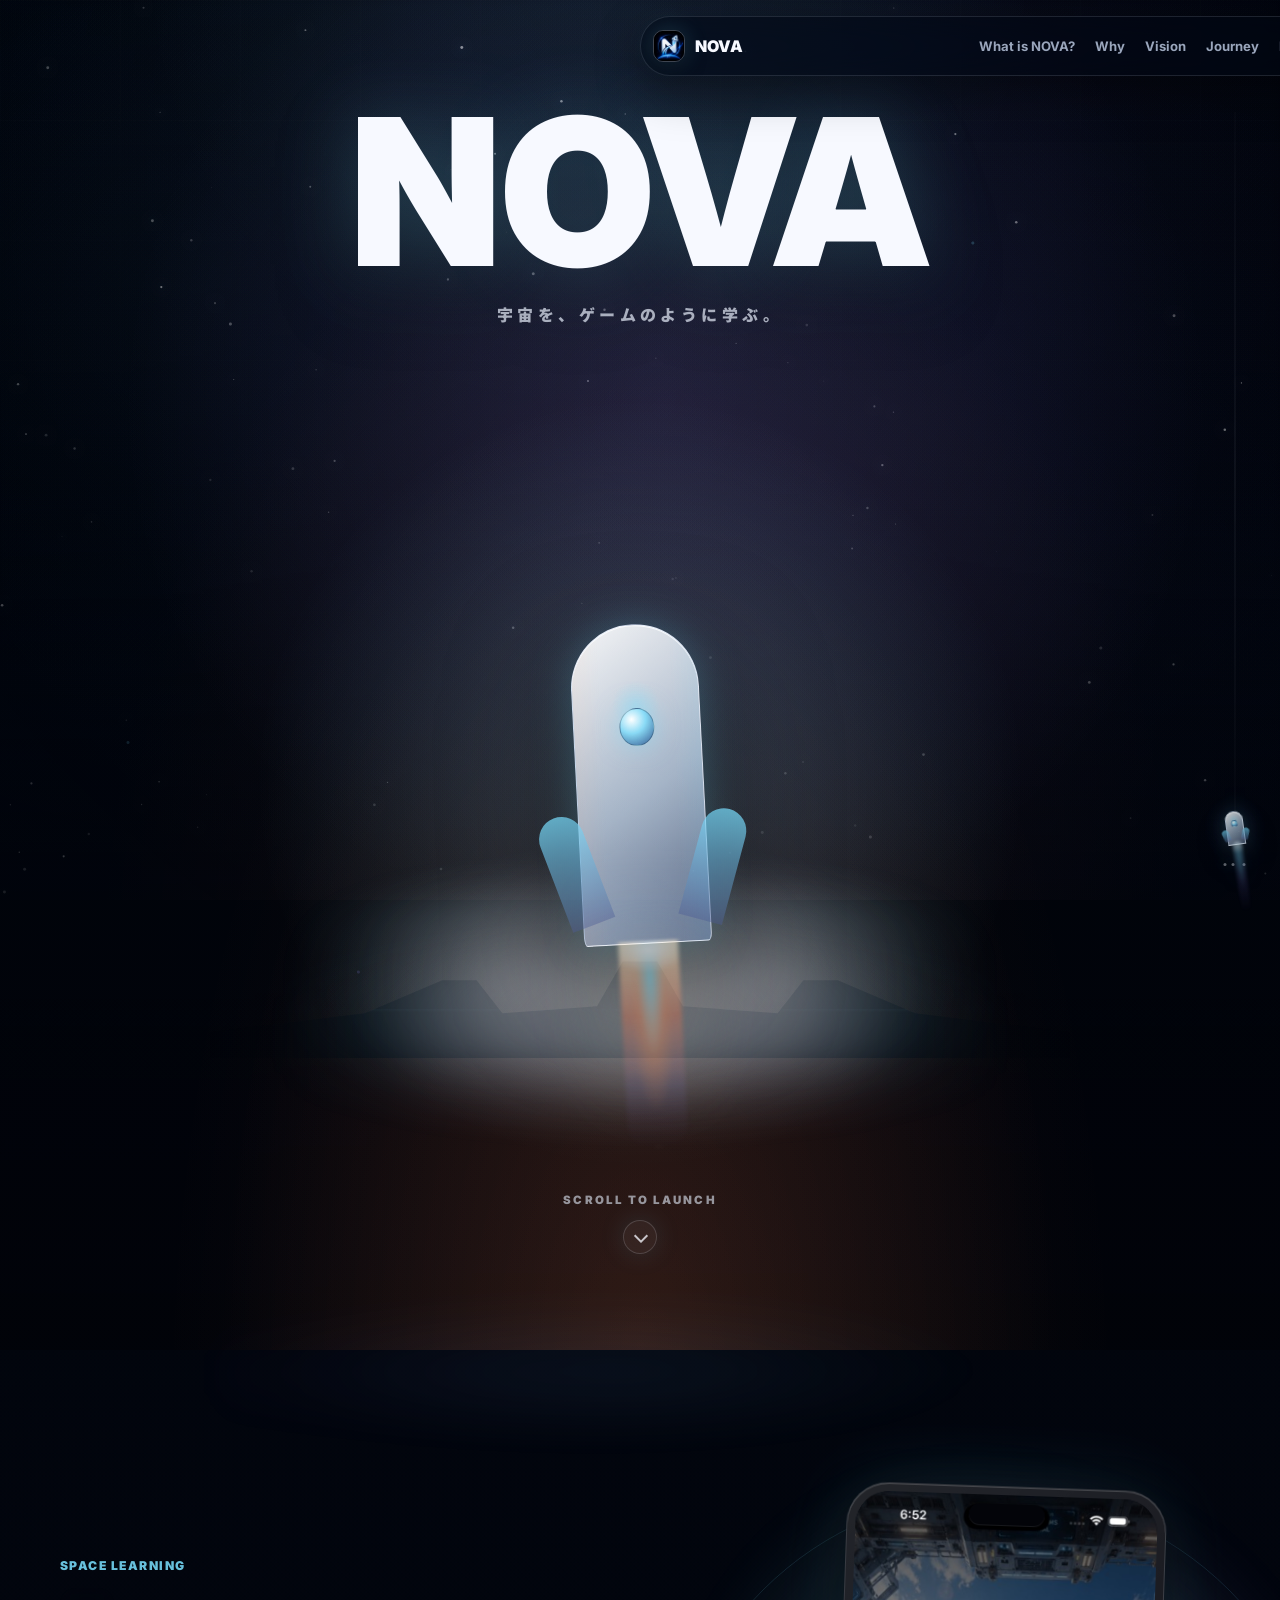
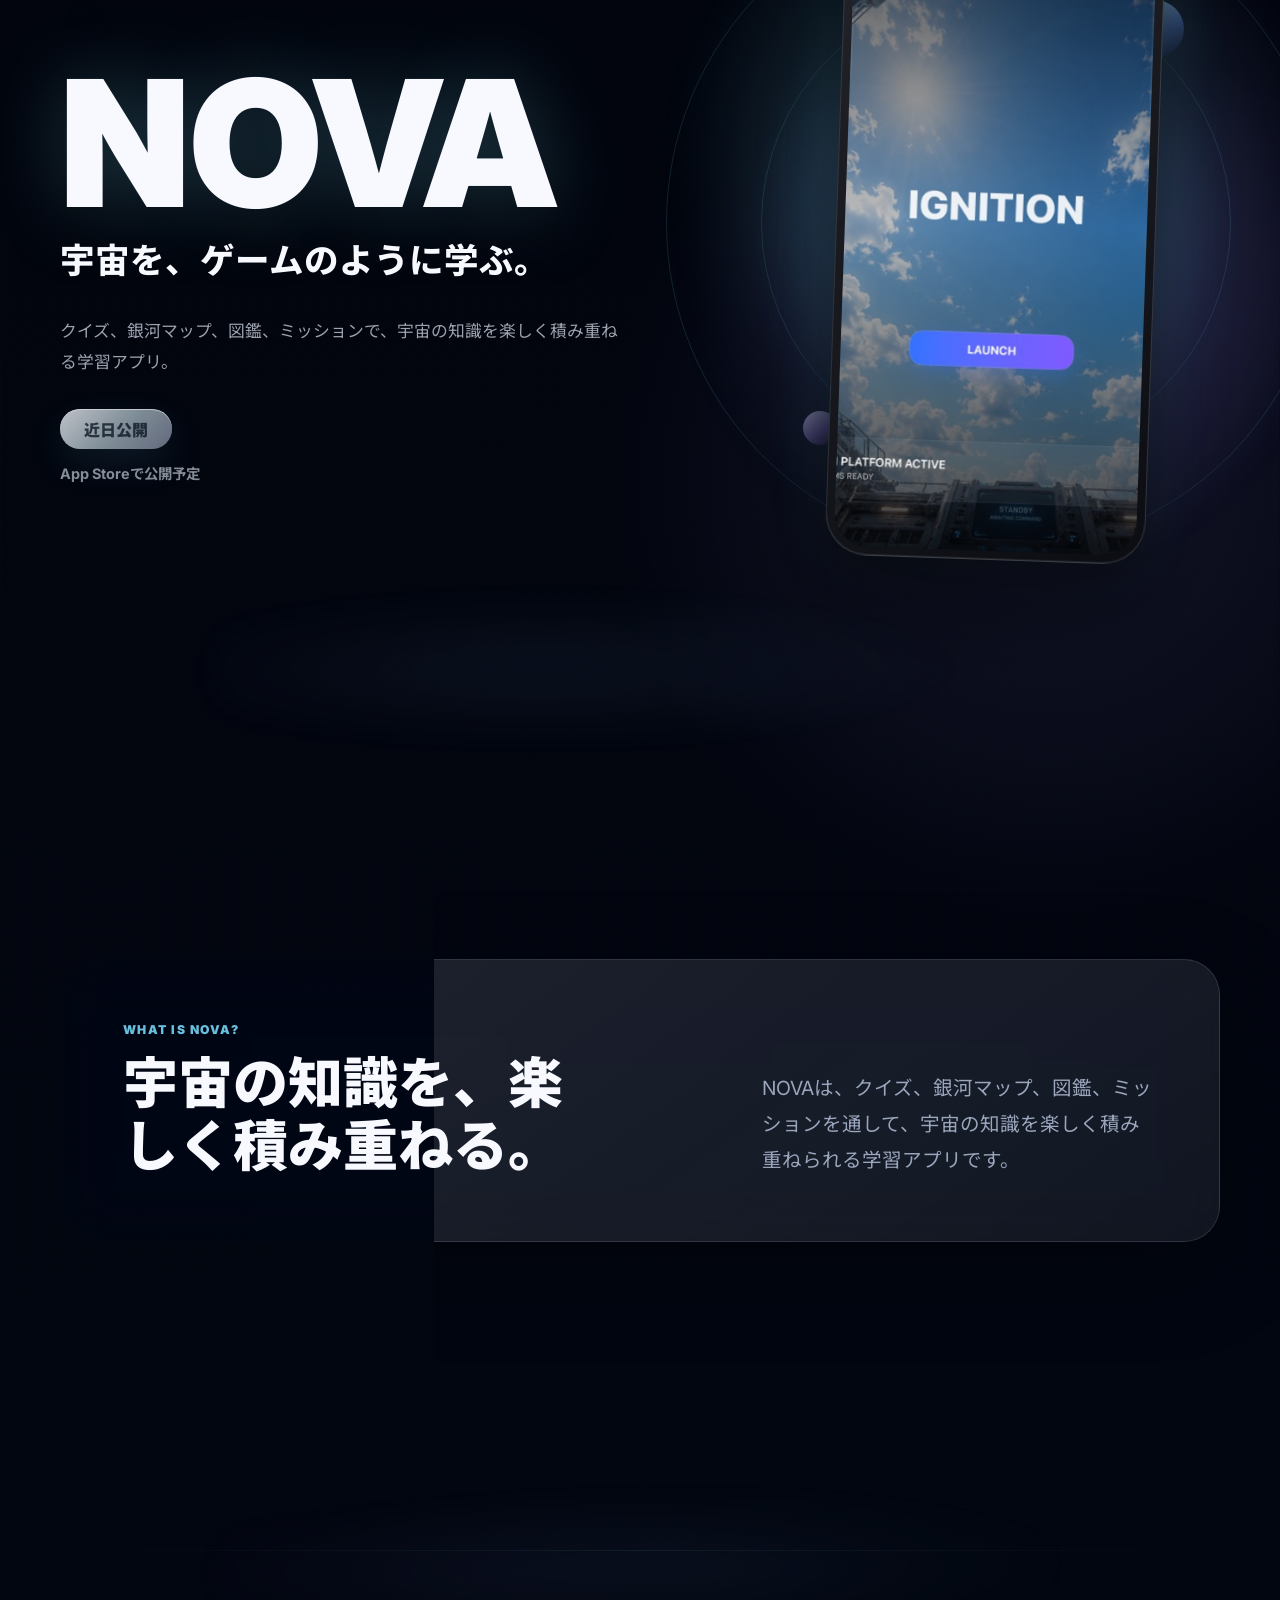
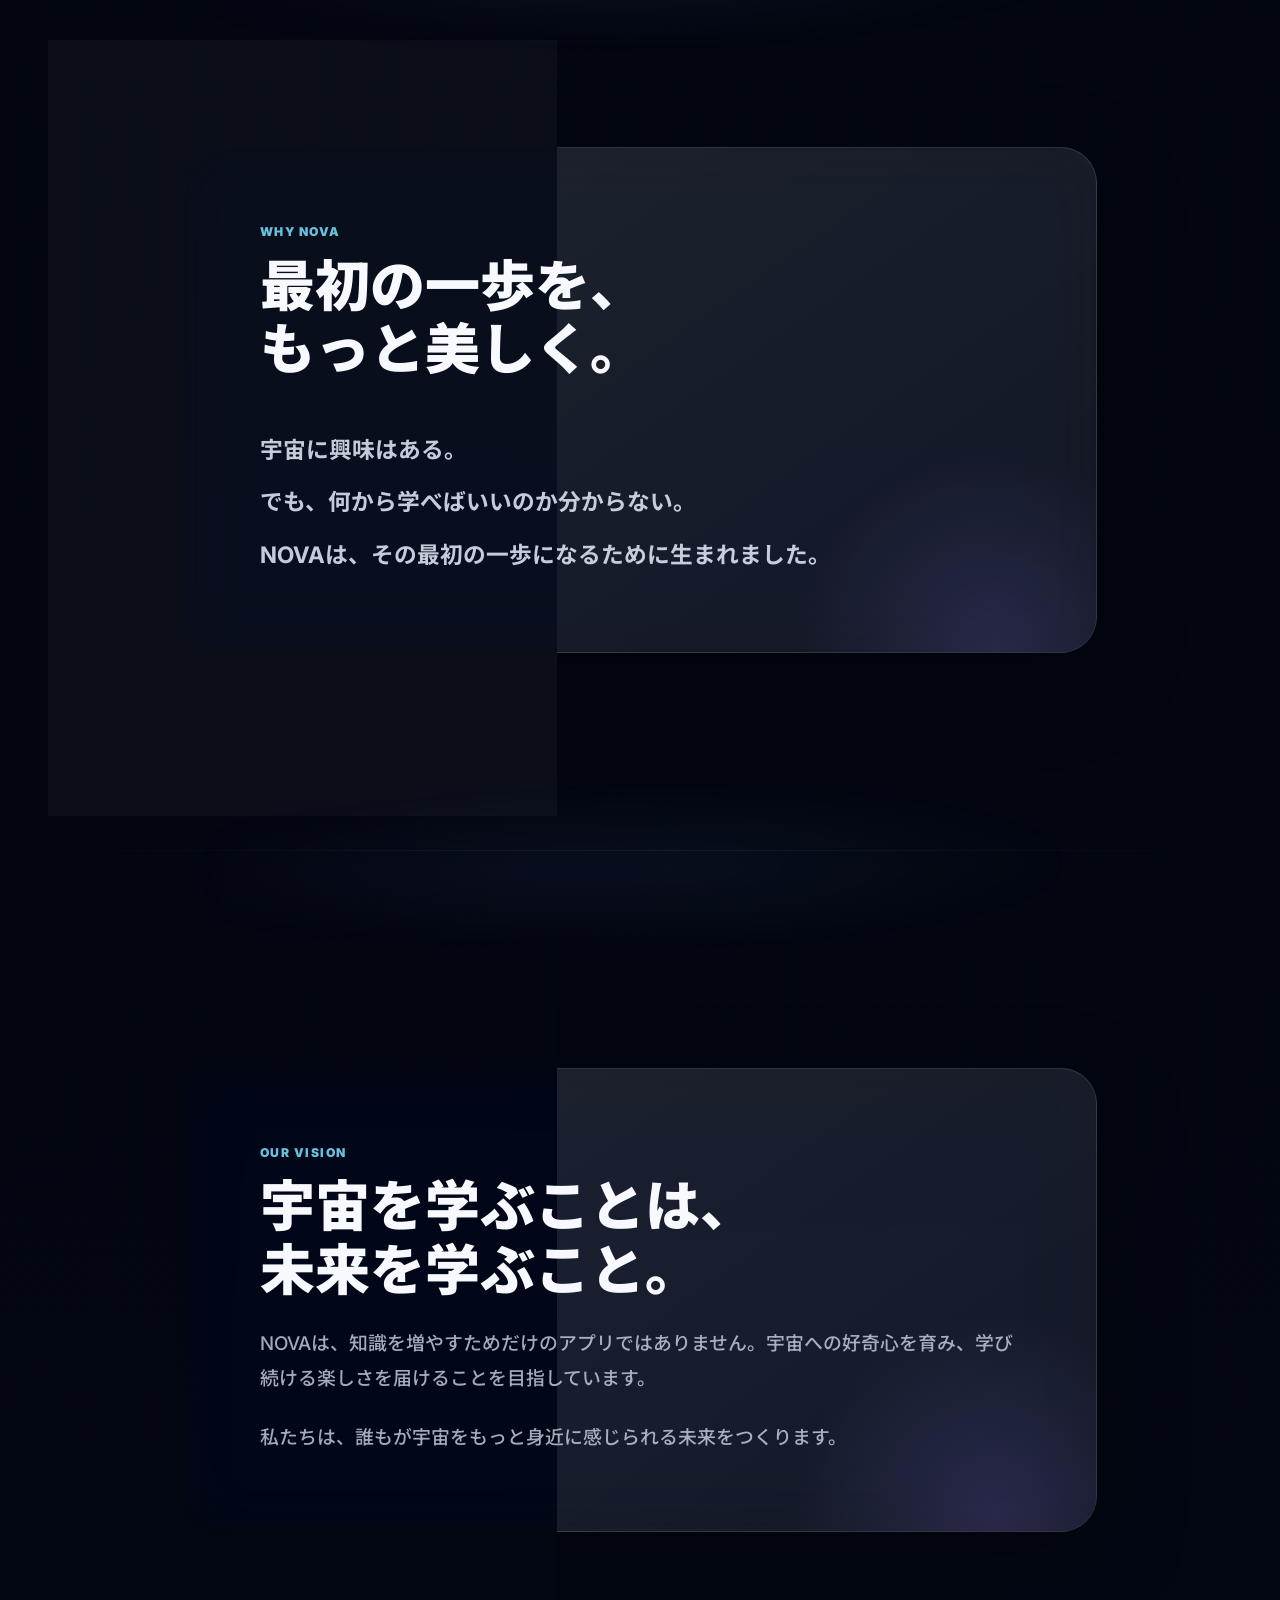
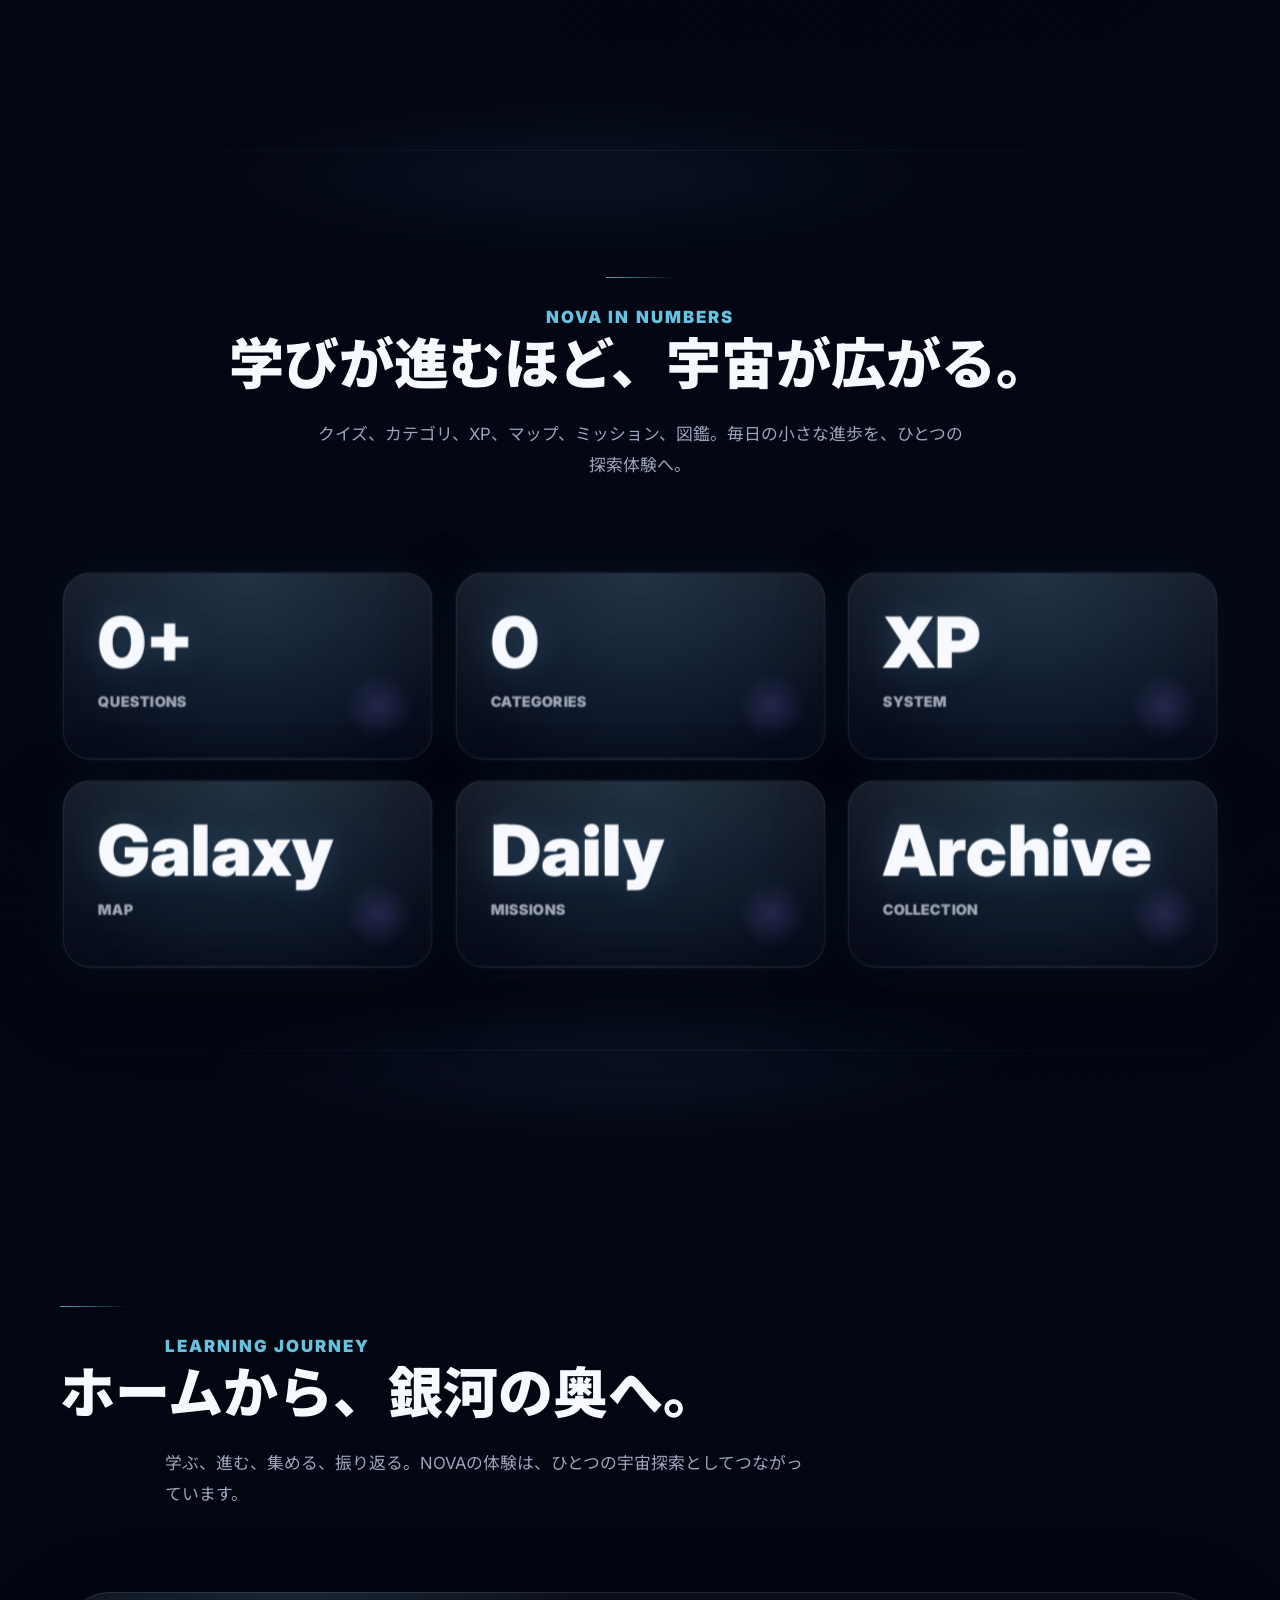
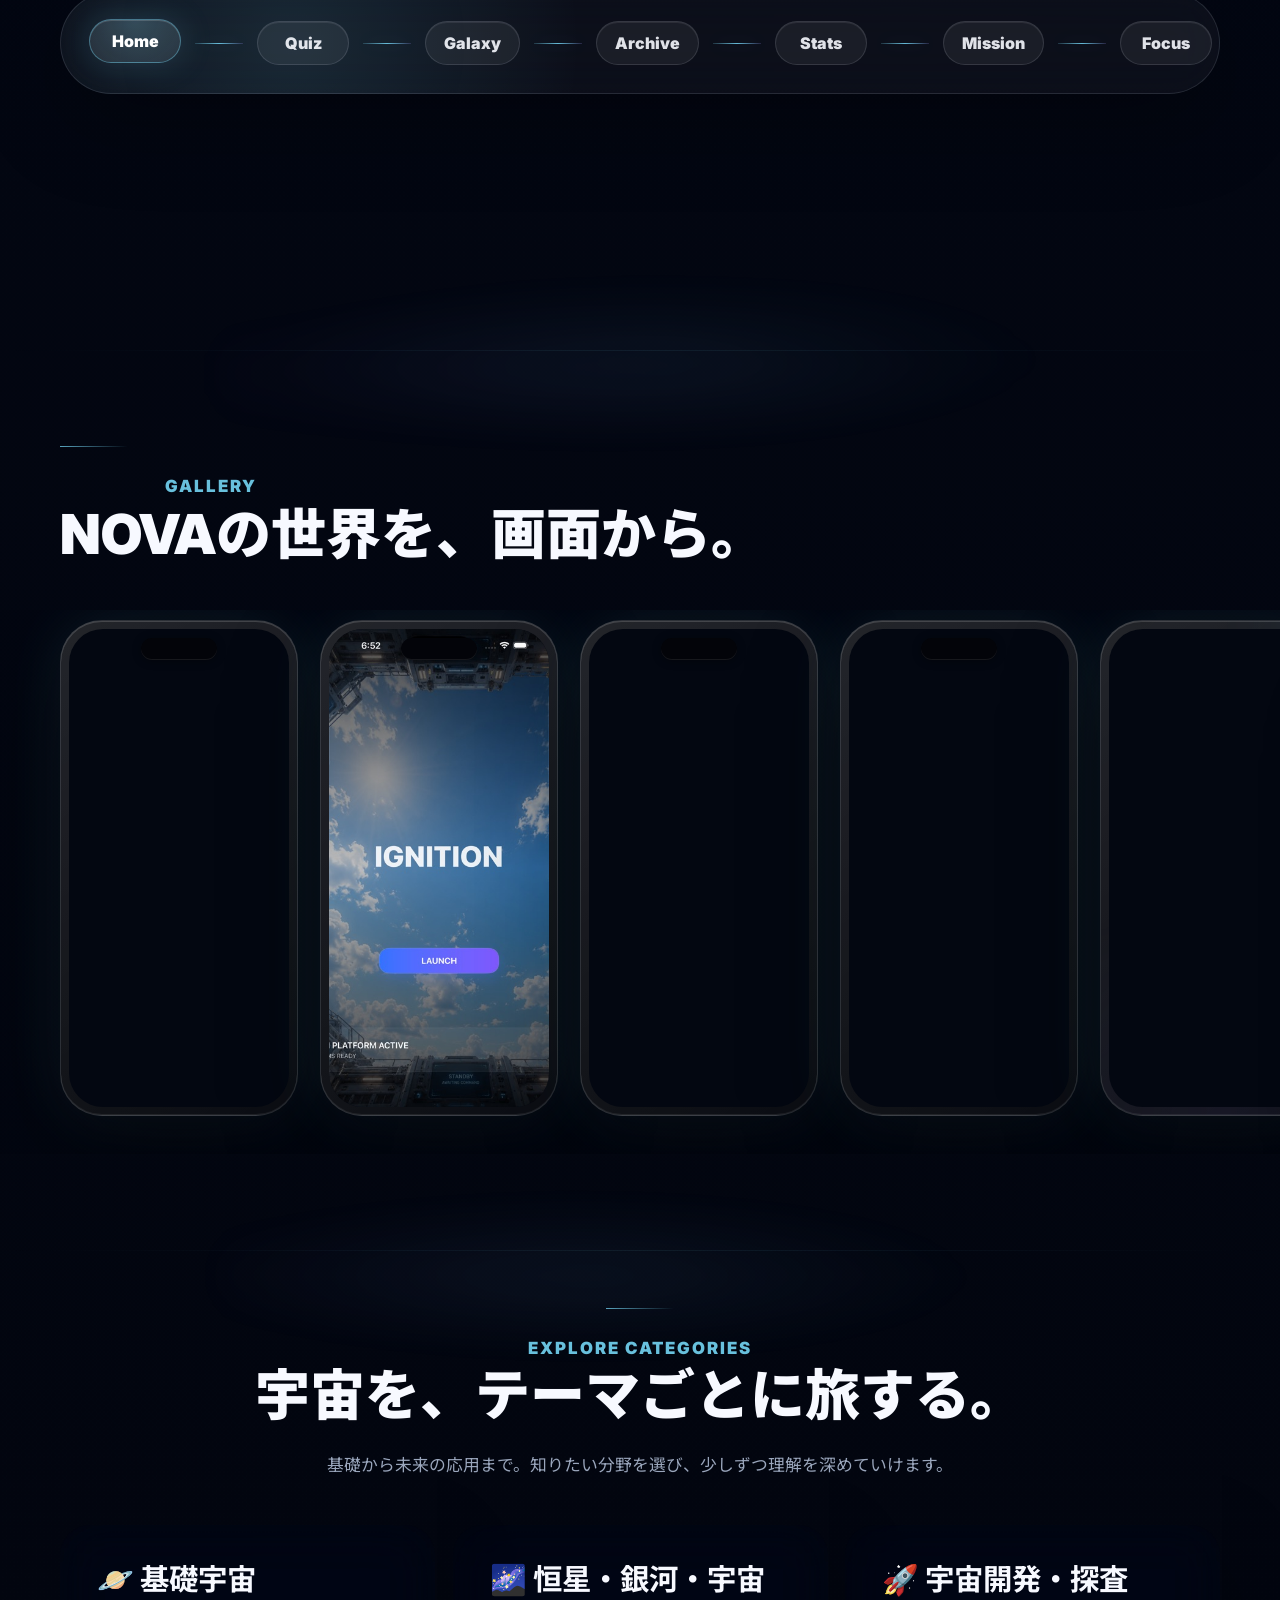
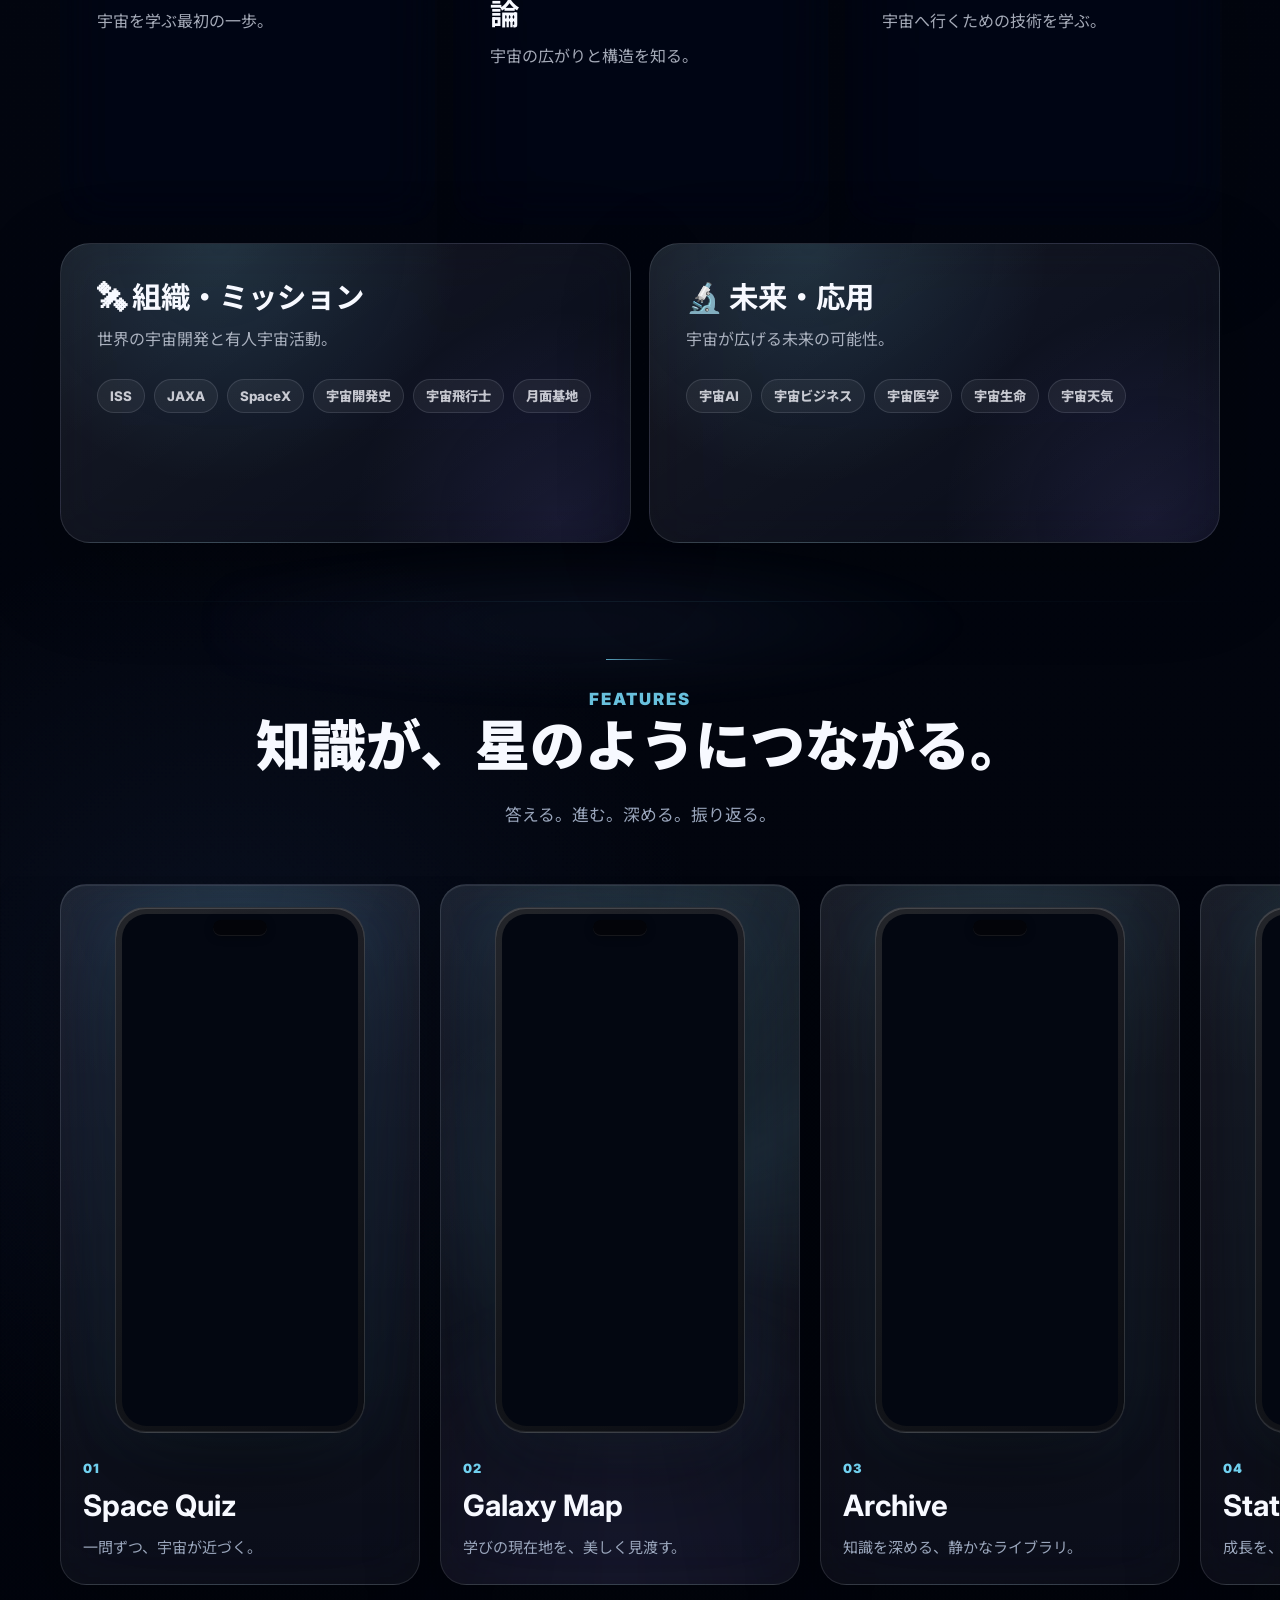
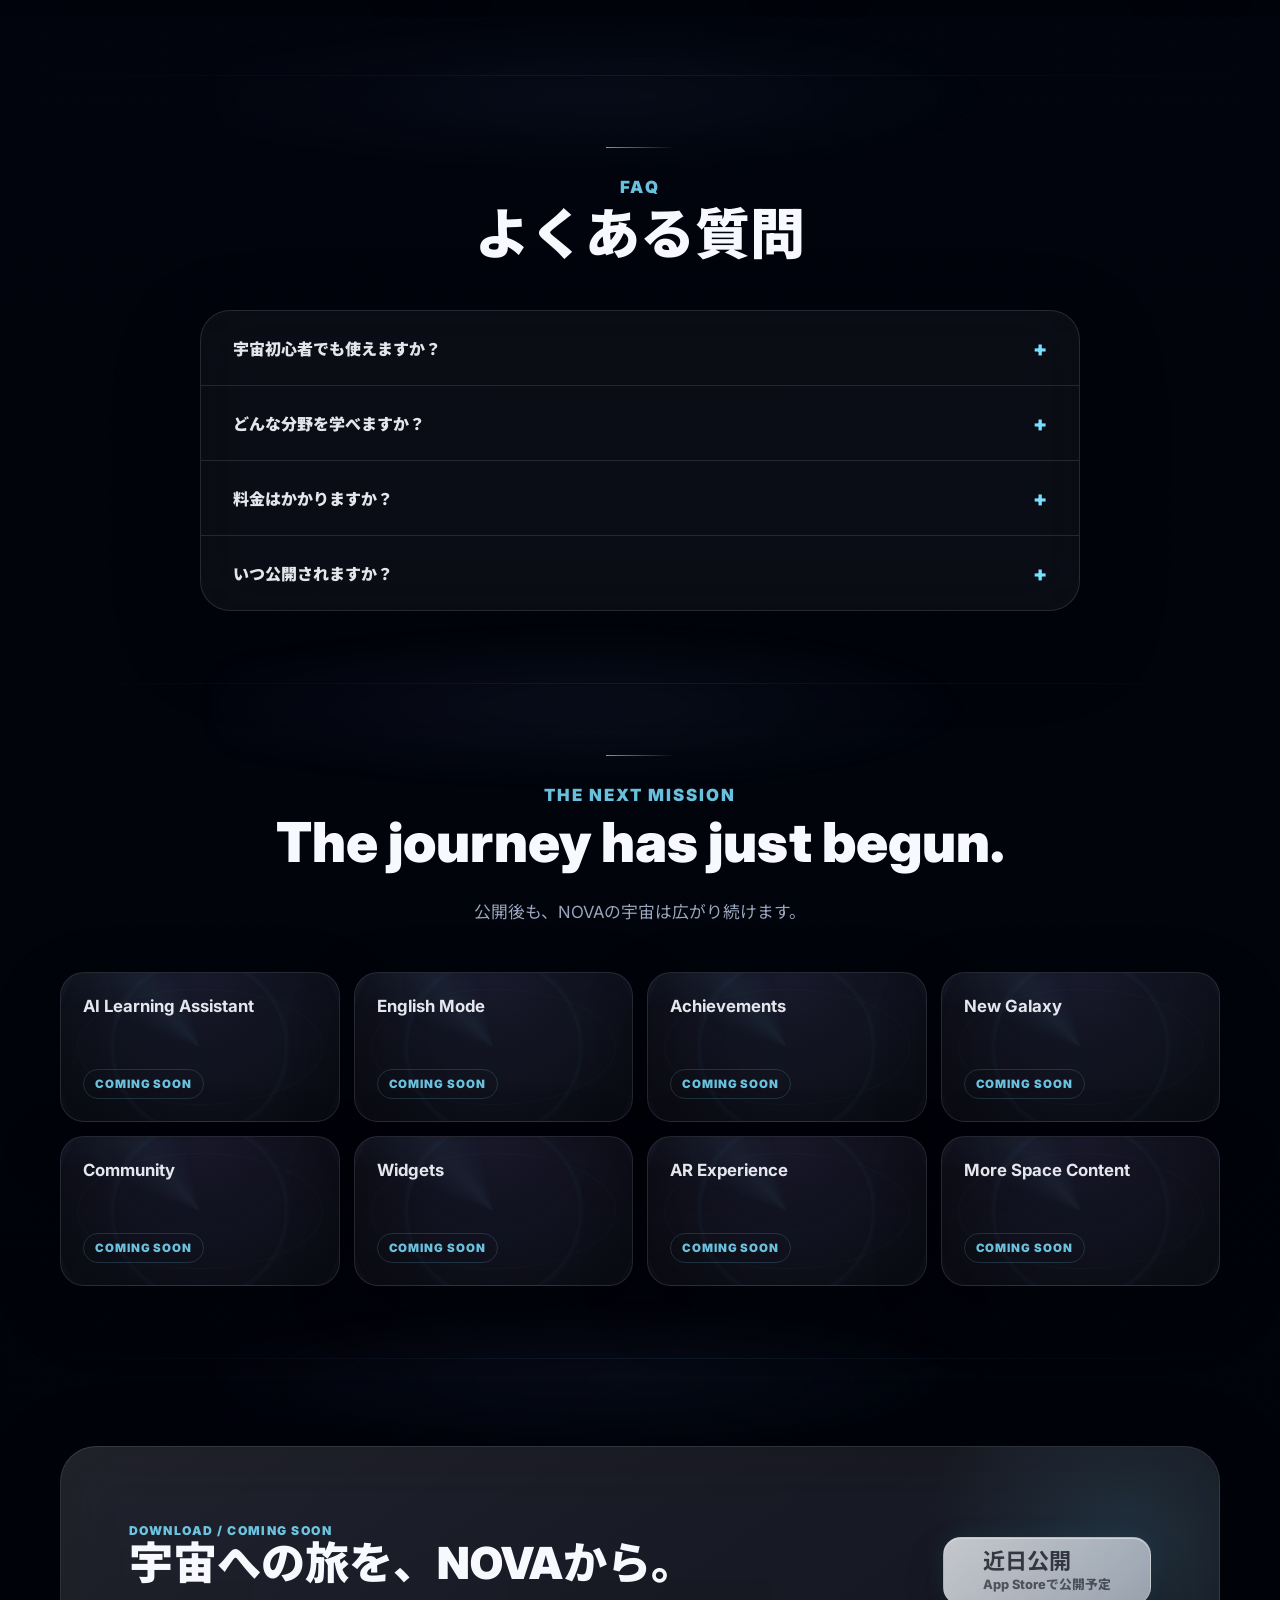
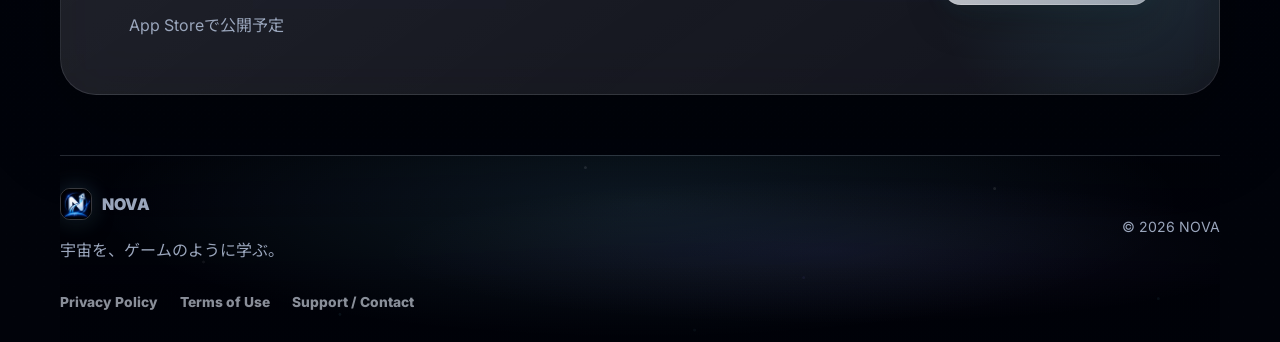
==== commit c10945f2: "Add files via upload" ====
--- a/NOVA.html
+++ b/NOVA.html
@@ -21,7 +21,10 @@
   <link rel="apple-touch-icon" href="画像/NOVA.png">
   <link rel="preconnect" href="https://fonts.googleapis.com">
   <link rel="preconnect" href="https://fonts.gstatic.com" crossorigin>
-  <link href="https://fonts.googleapis.com/css2?family=Inter:wght@400;500;600;700;800;900&family=Noto+Sans+JP:wght@400;500;700;800;900&display=swap" rel="stylesheet">
+  <link rel="preload" as="image" href="画像/optimized/LaunchView-660.jpg" imagesrcset="画像/optimized/LaunchView-360.jpg 360w, 画像/optimized/LaunchView-660.jpg 660w" imagesizes="(max-width: 680px) 252px, 320px" fetchpriority="high">
+  <link rel="preload" as="style" href="https://fonts.googleapis.com/css2?family=Inter:wght@400;500;600;700;800;900&family=Noto+Sans+JP:wght@400;500;700;800;900&display=swap">
+  <link href="https://fonts.googleapis.com/css2?family=Inter:wght@400;500;600;700;800;900&family=Noto+Sans+JP:wght@400;500;700;800;900&display=swap" rel="stylesheet" media="print" onload="this.media='all'">
+  <noscript><link href="https://fonts.googleapis.com/css2?family=Inter:wght@400;500;600;700;800;900&family=Noto+Sans+JP:wght@400;500;700;800;900&display=swap" rel="stylesheet"></noscript>
   <link rel="stylesheet" href="NOVA.css">
 </head>
 <body>
@@ -39,7 +42,7 @@
 
   <header class="site-header" data-animate>
     <a class="brand" href="#hero" aria-label="NOVA home">
-      <img class="brand-logo" src="画像/NOVA.png" alt="" aria-hidden="true">
+      <img class="brand-logo" src="画像/optimized/NOVA-128.png" width="128" height="128" alt="" aria-hidden="true">
       <span>NOVA</span>
     </a>
 
@@ -89,7 +92,7 @@
       <div class="hero-copy" data-animate>
         <p class="eyebrow">Space Learning</p>
         <div class="hero-logo-lockup" aria-hidden="true">
-          <img class="hero-logo" src="画像/NOVA.png" alt="">
+          <img class="hero-logo" src="画像/optimized/NOVA-128.png" width="128" height="128" alt="">
         </div>
         <h1>NOVA</h1>
         <p class="hero-lead">宇宙を、ゲームのように学ぶ。</p>
@@ -106,7 +109,7 @@
         <div class="halo halo-one"></div>
         <div class="halo halo-two"></div>
         <figure class="iphone-mockup hero-phone float-slow">
-          <img src="画像/LaunchView.png" alt="NOVA launch screen on iPhone">
+          <img src="画像/optimized/LaunchView-660.jpg" srcset="画像/optimized/LaunchView-360.jpg 360w, 画像/optimized/LaunchView-660.jpg 660w" sizes="(max-width: 680px) 252px, 320px" width="660" height="1434" alt="NOVA launch screen on iPhone" fetchpriority="high">
         </figure>
       </div>
     </section>
@@ -205,16 +208,16 @@
         <h2>NOVAの世界を、画面から。</h2>
       </div>
       <div class="gallery-strip">
-        <figure class="iphone-mockup gallery-phone float-soft" data-animate data-lightbox data-image="画像/IntroView.png" data-title="Intro" data-subtitle="はじめた瞬間、広がる。" data-description="NOVAの世界観と学習の流れを、シンプルに体験できます。"><img src="画像/IntroView.png" alt="NOVA intro screen"></figure>
-        <figure class="iphone-mockup gallery-phone float-soft delay-one" data-animate data-lightbox data-image="画像/LaunchView.png" data-title="Launch" data-subtitle="宇宙への入口。" data-description="NOVAを開いた瞬間から、宇宙を学ぶ体験が始まります。"><img src="画像/LaunchView.png" alt="NOVA launch screen"></figure>
-        <figure class="iphone-mockup gallery-phone float-soft delay-two" data-animate data-lightbox data-image="画像/HomeView.png" data-title="Home" data-subtitle="今日の宇宙へ、すぐに。" data-description="進捗、ミッション、次のクイズを一画面で確認できます。"><img src="画像/HomeView.png" alt="NOVA home screen"></figure>
-        <figure class="iphone-mockup gallery-phone float-soft delay-three" data-animate data-lightbox data-image="画像/QuizView.png" data-title="Space Quiz" data-subtitle="一問ずつ、宇宙が近づく。" data-description="宇宙の知識を、短いクイズで少しずつ深められます。"><img src="画像/QuizView.png" alt="NOVA quiz screen"></figure>
-        <figure class="iphone-mockup gallery-phone float-soft" data-animate data-lightbox data-image="画像/GalaxyView.png" data-title="Galaxy Map" data-subtitle="知識が増えるほど、銀河が広がる。" data-description="学習の進み具合に合わせて銀河が広がります。"><img src="画像/GalaxyView.png" alt="NOVA galaxy screen"></figure>
-        <figure class="iphone-mockup gallery-phone float-soft delay-one" data-animate data-lightbox data-image="画像/ArchiveView.png" data-title="Archive" data-subtitle="学んだことを、図鑑で振り返る。" data-description="学んだ内容を図鑑として振り返れます。"><img src="画像/ArchiveView.png" alt="NOVA archive screen"></figure>
-        <figure class="iphone-mockup gallery-phone float-soft delay-two" data-animate data-lightbox data-image="画像/StatsView.png" data-title="Stats" data-subtitle="成長が、見える。" data-description="正答率、学習数、XP、進捗をまとめて確認できます。"><img src="画像/StatsView.png" alt="NOVA stats screen"></figure>
-        <figure class="iphone-mockup gallery-phone float-soft delay-three" data-animate data-lightbox data-image="画像/MissionView.png" data-title="Mission" data-subtitle="今日の目的を、ひとつずつ。" data-description="毎日のミッションが、学習のきっかけをつくります。"><img src="画像/MissionView.png" alt="NOVA mission screen"></figure>
-        <figure class="iphone-mockup gallery-phone float-soft" data-animate data-lightbox data-image="画像/FocusTimerView.png" data-title="Focus Timer" data-subtitle="集中を、静かに積み重ねる。" data-description="短い集中時間を設定して、学習に入りやすくします。"><img src="画像/FocusTimerView.png" alt="NOVA focus timer screen"></figure>
-        <figure class="iphone-mockup gallery-phone float-soft delay-one" data-animate data-lightbox data-image="画像/ProfileView.png" data-title="Profile" data-subtitle="探索の証を、美しく残す。" data-description="レベル、XP、達成状況をひとつにまとめて確認できます。"><img src="画像/ProfileView.png" alt="NOVA profile screen"></figure>
+        <figure class="iphone-mockup gallery-phone float-soft" data-animate data-lightbox data-image="画像/optimized/IntroView-660.jpg" data-title="Intro" data-subtitle="はじめた瞬間、広がる。" data-description="NOVAの世界観と学習の流れを、シンプルに体験できます。"><img src="画像/optimized/IntroView-360.jpg" srcset="画像/optimized/IntroView-360.jpg 360w, 画像/optimized/IntroView-660.jpg 660w" sizes="(max-width: 680px) 68vw, 238px" width="660" height="1434" loading="lazy" decoding="async" alt="NOVA intro screen"></figure>
+        <figure class="iphone-mockup gallery-phone float-soft delay-one" data-animate data-lightbox data-image="画像/optimized/LaunchView-660.jpg" data-title="Launch" data-subtitle="宇宙への入口。" data-description="NOVAを開いた瞬間から、宇宙を学ぶ体験が始まります。"><img src="画像/optimized/LaunchView-360.jpg" srcset="画像/optimized/LaunchView-360.jpg 360w, 画像/optimized/LaunchView-660.jpg 660w" sizes="(max-width: 680px) 68vw, 238px" width="660" height="1434" loading="lazy" decoding="async" alt="NOVA launch screen"></figure>
+        <figure class="iphone-mockup gallery-phone float-soft delay-two" data-animate data-lightbox data-image="画像/optimized/HomeView-660.jpg" data-title="Home" data-subtitle="今日の宇宙へ、すぐに。" data-description="進捗、ミッション、次のクイズを一画面で確認できます。"><img src="画像/optimized/HomeView-360.jpg" srcset="画像/optimized/HomeView-360.jpg 360w, 画像/optimized/HomeView-660.jpg 660w" sizes="(max-width: 680px) 68vw, 238px" width="660" height="1434" loading="lazy" decoding="async" alt="NOVA home screen"></figure>
+        <figure class="iphone-mockup gallery-phone float-soft delay-three" data-animate data-lightbox data-image="画像/optimized/QuizView-660.jpg" data-title="Space Quiz" data-subtitle="一問ずつ、宇宙が近づく。" data-description="宇宙の知識を、短いクイズで少しずつ深められます。"><img src="画像/optimized/QuizView-360.jpg" srcset="画像/optimized/QuizView-360.jpg 360w, 画像/optimized/QuizView-660.jpg 660w" sizes="(max-width: 680px) 68vw, 238px" width="660" height="1434" loading="lazy" decoding="async" alt="NOVA quiz screen"></figure>
+        <figure class="iphone-mockup gallery-phone float-soft" data-animate data-lightbox data-image="画像/optimized/GalaxyView-660.jpg" data-title="Galaxy Map" data-subtitle="知識が増えるほど、銀河が広がる。" data-description="学習の進み具合に合わせて銀河が広がります。"><img src="画像/optimized/GalaxyView-360.jpg" srcset="画像/optimized/GalaxyView-360.jpg 360w, 画像/optimized/GalaxyView-660.jpg 660w" sizes="(max-width: 680px) 68vw, 238px" width="660" height="1434" loading="lazy" decoding="async" alt="NOVA galaxy screen"></figure>
+        <figure class="iphone-mockup gallery-phone float-soft delay-one" data-animate data-lightbox data-image="画像/optimized/ArchiveView-660.jpg" data-title="Archive" data-subtitle="学んだことを、図鑑で振り返る。" data-description="学んだ内容を図鑑として振り返れます。"><img src="画像/optimized/ArchiveView-360.jpg" srcset="画像/optimized/ArchiveView-360.jpg 360w, 画像/optimized/ArchiveView-660.jpg 660w" sizes="(max-width: 680px) 68vw, 238px" width="660" height="1434" loading="lazy" decoding="async" alt="NOVA archive screen"></figure>
+        <figure class="iphone-mockup gallery-phone float-soft delay-two" data-animate data-lightbox data-image="画像/optimized/StatsView-660.jpg" data-title="Stats" data-subtitle="成長が、見える。" data-description="正答率、学習数、XP、進捗をまとめて確認できます。"><img src="画像/optimized/StatsView-360.jpg" srcset="画像/optimized/StatsView-360.jpg 360w, 画像/optimized/StatsView-660.jpg 660w" sizes="(max-width: 680px) 68vw, 238px" width="660" height="1434" loading="lazy" decoding="async" alt="NOVA stats screen"></figure>
+        <figure class="iphone-mockup gallery-phone float-soft delay-three" data-animate data-lightbox data-image="画像/optimized/MissionView-660.jpg" data-title="Mission" data-subtitle="今日の目的を、ひとつずつ。" data-description="毎日のミッションが、学習のきっかけをつくります。"><img src="画像/optimized/MissionView-360.jpg" srcset="画像/optimized/MissionView-360.jpg 360w, 画像/optimized/MissionView-660.jpg 660w" sizes="(max-width: 680px) 68vw, 238px" width="660" height="1434" loading="lazy" decoding="async" alt="NOVA mission screen"></figure>
+        <figure class="iphone-mockup gallery-phone float-soft" data-animate data-lightbox data-image="画像/optimized/FocusTimerView-660.jpg" data-title="Focus Timer" data-subtitle="集中を、静かに積み重ねる。" data-description="短い集中時間を設定して、学習に入りやすくします。"><img src="画像/optimized/FocusTimerView-360.jpg" srcset="画像/optimized/FocusTimerView-360.jpg 360w, 画像/optimized/FocusTimerView-660.jpg 660w" sizes="(max-width: 680px) 68vw, 238px" width="660" height="1434" loading="lazy" decoding="async" alt="NOVA focus timer screen"></figure>
+        <figure class="iphone-mockup gallery-phone float-soft delay-one" data-animate data-lightbox data-image="画像/optimized/ProfileView-660.jpg" data-title="Profile" data-subtitle="探索の証を、美しく残す。" data-description="レベル、XP、達成状況をひとつにまとめて確認できます。"><img src="画像/optimized/ProfileView-360.jpg" srcset="画像/optimized/ProfileView-360.jpg 360w, 画像/optimized/ProfileView-660.jpg 660w" sizes="(max-width: 680px) 68vw, 238px" width="660" height="1434" loading="lazy" decoding="async" alt="NOVA profile screen"></figure>
       </div>
     </section>
 
@@ -271,9 +274,9 @@
       </div>
 
       <div class="feature-showcase">
-        <article class="feature-item" data-animate data-lightbox data-image="画像/QuizView.png" data-title="Space Quiz" data-subtitle="一問ずつ、宇宙が近づく。" data-description="宇宙の知識を、短いクイズで少しずつ深められます。太陽系、惑星、探査、宇宙開発など、幅広いテーマをゲーム感覚で学べます。">
+        <article class="feature-item" data-animate data-lightbox data-image="画像/optimized/QuizView-660.jpg" data-title="Space Quiz" data-subtitle="一問ずつ、宇宙が近づく。" data-description="宇宙の知識を、短いクイズで少しずつ深められます。太陽系、惑星、探査、宇宙開発など、幅広いテーマをゲーム感覚で学べます。">
           <figure class="iphone-mockup compact float-soft">
-            <img src="画像/QuizView.png" alt="NOVA quiz screen">
+            <img src="画像/optimized/QuizView-360.jpg" srcset="画像/optimized/QuizView-360.jpg 360w, 画像/optimized/QuizView-660.jpg 660w" sizes="(max-width: 680px) 244px, 250px" width="660" height="1434" loading="lazy" decoding="async" alt="NOVA quiz screen">
           </figure>
           <div>
             <span class="feature-kicker">01</span>
@@ -282,9 +285,9 @@
           </div>
         </article>
 
-        <article class="feature-item" data-animate data-lightbox data-image="画像/GalaxyView.png" data-title="Galaxy Map" data-subtitle="知識が増えるほど、銀河が広がる。" data-description="学習の進み具合に合わせて銀河が広がり、新しい惑星やエリアが解放されます。知識が増えるほど、自分だけの宇宙が広がっていきます。">
+        <article class="feature-item" data-animate data-lightbox data-image="画像/optimized/GalaxyView-660.jpg" data-title="Galaxy Map" data-subtitle="知識が増えるほど、銀河が広がる。" data-description="学習の進み具合に合わせて銀河が広がり、新しい惑星やエリアが解放されます。知識が増えるほど、自分だけの宇宙が広がっていきます。">
           <figure class="iphone-mockup compact float-soft delay-one">
-            <img src="画像/GalaxyView.png" alt="NOVA galaxy map screen">
+            <img src="画像/optimized/GalaxyView-360.jpg" srcset="画像/optimized/GalaxyView-360.jpg 360w, 画像/optimized/GalaxyView-660.jpg 660w" sizes="(max-width: 680px) 244px, 250px" width="660" height="1434" loading="lazy" decoding="async" alt="NOVA galaxy map screen">
           </figure>
           <div>
             <span class="feature-kicker">02</span>
@@ -293,9 +296,9 @@
           </div>
         </article>
 
-        <article class="feature-item" data-animate data-lightbox data-image="画像/ArchiveView.png" data-title="Archive" data-subtitle="学んだことを、図鑑で振り返る。" data-description="学んだ内容を図鑑として振り返れます。惑星、衛星、探査機、宇宙現象などを整理し、知識をあとから確認できます。">
+        <article class="feature-item" data-animate data-lightbox data-image="画像/optimized/ArchiveView-660.jpg" data-title="Archive" data-subtitle="学んだことを、図鑑で振り返る。" data-description="学んだ内容を図鑑として振り返れます。惑星、衛星、探査機、宇宙現象などを整理し、知識をあとから確認できます。">
           <figure class="iphone-mockup compact float-soft delay-two">
-            <img src="画像/ArchiveView.png" alt="NOVA archive screen">
+            <img src="画像/optimized/ArchiveView-360.jpg" srcset="画像/optimized/ArchiveView-360.jpg 360w, 画像/optimized/ArchiveView-660.jpg 660w" sizes="(max-width: 680px) 244px, 250px" width="660" height="1434" loading="lazy" decoding="async" alt="NOVA archive screen">
           </figure>
           <div>
             <span class="feature-kicker">03</span>
@@ -304,9 +307,9 @@
           </div>
         </article>
 
-        <article class="feature-item" data-animate data-lightbox data-image="画像/StatsView.png" data-title="Stats" data-subtitle="成長が、見える。" data-description="正答率、学習数、XP、進捗をまとめて確認できます。自分の成長が見えることで、学びを続けやすくなります。">
+        <article class="feature-item" data-animate data-lightbox data-image="画像/optimized/StatsView-660.jpg" data-title="Stats" data-subtitle="成長が、見える。" data-description="正答率、学習数、XP、進捗をまとめて確認できます。自分の成長が見えることで、学びを続けやすくなります。">
           <figure class="iphone-mockup compact float-soft delay-three">
-            <img src="画像/StatsView.png" alt="NOVA learning stats screen">
+            <img src="画像/optimized/StatsView-360.jpg" srcset="画像/optimized/StatsView-360.jpg 360w, 画像/optimized/StatsView-660.jpg 660w" sizes="(max-width: 680px) 244px, 250px" width="660" height="1434" loading="lazy" decoding="async" alt="NOVA learning stats screen">
           </figure>
           <div>
             <span class="feature-kicker">04</span>
@@ -380,7 +383,7 @@
     <div class="lightbox-dialog" role="dialog" aria-modal="true" aria-labelledby="lightboxTitle">
       <button class="lightbox-close" type="button" aria-label="閉じる" data-lightbox-close>×</button>
       <figure class="lightbox-phone">
-        <img id="lightboxImage" src="" alt="">
+        <img id="lightboxImage" src="" width="660" height="1434" alt="">
       </figure>
       <div class="lightbox-caption">
         <h3 id="lightboxTitle"></h3>
@@ -393,7 +396,7 @@
   <footer class="site-footer">
     <div>
       <a class="brand" href="#hero" aria-label="NOVA home">
-        <img class="brand-logo" src="画像/NOVA.png" alt="" aria-hidden="true">
+        <img class="brand-logo" src="画像/optimized/NOVA-128.png" width="128" height="128" alt="" aria-hidden="true">
         <span>NOVA</span>
       </a>
       <p>宇宙を、ゲームのように学ぶ。</p>
@@ -406,6 +409,6 @@
     </nav>
   </footer>
 
-  <script src="NOVA.js"></script>
+  <script src="NOVA.js" defer></script>
 </body>
 </html>
--- a/NOVA.css
+++ b/NOVA.css
@@ -68,6 +68,22 @@
   --launch-particle-opacity: 0;
   --launch-flame-opacity: 0.9;
   --launch-rocket-light: 0.08;
+  --section-glow-x: 50%;
+  --section-glow-y: 50%;
+  --section-cyan-glow: 0.058;
+  --section-violet-glow: 0.043;
+  --glass-shadow-x: 0px;
+  --glass-shadow-y: 0px;
+  --voyage-cyan-opacity: 0.038;
+  --voyage-violet-opacity: 0.028;
+  --voyage-depth-opacity: 0.06;
+  --motion-premium: cubic-bezier(0.16, 1, 0.3, 1);
+  --interaction-duration: 360ms;
+  --interaction-duration-fast: 240ms;
+  --glass-edge: rgba(226, 238, 255, 0.115);
+  --glass-edge-soft: rgba(255, 255, 255, 0.065);
+  --glass-reflection: rgba(255, 255, 255, 0.026);
+  --glass-depth-shadow: rgba(0, 0, 0, 0.34);
 }
 
 * {
@@ -116,6 +132,8 @@
   pointer-events: none;
   content: "";
   background:
+    radial-gradient(circle at 16% 32%, rgba(121, 223, 255, var(--voyage-cyan-opacity)), transparent 36rem),
+    radial-gradient(circle at 84% 66%, rgba(154, 134, 255, var(--voyage-violet-opacity)), transparent 34rem),
     radial-gradient(ellipse at 50% 112%, rgba(255, 139, 82, var(--journey-earth-opacity)), transparent 34rem),
     radial-gradient(ellipse at 50% 84%, rgba(226, 238, 255, var(--journey-cloud-opacity)), transparent 40rem),
     radial-gradient(circle at 50% 34%, rgba(121, 223, 255, var(--journey-atmo-opacity)), transparent 44rem),
@@ -124,6 +142,7 @@
     radial-gradient(circle at 24% 70%, rgba(74, 113, 190, var(--journey-deep-soft-opacity)), transparent 32rem),
     radial-gradient(circle at var(--nebula-scroll-x) var(--nebula-scroll-y), rgba(121, 223, 255, var(--nebula-scroll-opacity)), transparent 28rem),
     radial-gradient(circle at calc(100% - var(--nebula-scroll-x)) 76%, rgba(154, 134, 255, 0.08), transparent 30rem),
+    linear-gradient(180deg, rgba(0, 2, 8, var(--voyage-depth-opacity)), transparent 24%, transparent 72%, rgba(0, 2, 8, calc(var(--voyage-depth-opacity) * 1.4))),
     linear-gradient(to top, rgba(3, 7, 18, 0.94), transparent 46%);
   opacity: 0.92;
   transition: background-position 220ms linear;
@@ -629,6 +648,8 @@
   left: 50%;
   z-index: 20;
   display: flex;
+  height: auto;
+  min-height: 0;
   width: min(1040px, calc(100% - 32px));
   align-items: center;
   justify-content: space-between;
@@ -640,7 +661,7 @@
   box-shadow: 0 16px 46px rgba(0, 0, 0, 0.34);
   backdrop-filter: blur(26px) saturate(150%);
   transform: translateX(-50%);
-  transition: background 220ms ease, border-color 220ms ease;
+  transition: background var(--interaction-duration-fast) var(--motion-premium), border-color var(--interaction-duration-fast) var(--motion-premium), box-shadow var(--interaction-duration-fast) var(--motion-premium);
 }
 
 .site-header.has-scrolled {
@@ -677,11 +698,44 @@
 }
 
 .nav-links a {
-  transition: color 180ms ease;
-}
-
-.nav-links a:hover {
+  position: relative;
+  color: inherit;
+  transition:
+    color var(--interaction-duration-fast) var(--motion-premium),
+    opacity var(--interaction-duration-fast) var(--motion-premium),
+    text-shadow var(--interaction-duration-fast) var(--motion-premium);
+}
+
+.nav-links a::after {
+  position: absolute;
+  right: 0;
+  bottom: -9px;
+  left: 0;
+  height: 1px;
+  border-radius: 999px;
+  background: linear-gradient(90deg, transparent, rgba(121, 223, 255, 0.92), transparent);
+  box-shadow: 0 0 18px rgba(121, 223, 255, 0.48);
+  content: "";
+  opacity: 0;
+  transform: scaleX(0.24);
+  transform-origin: center;
+  transition:
+    opacity var(--interaction-duration) var(--motion-premium),
+    transform var(--interaction-duration) var(--motion-premium);
+}
+
+.nav-links a:hover,
+.nav-links a.is-active {
   color: var(--text);
+}
+
+.nav-links a.is-active {
+  text-shadow: 0 0 18px rgba(121, 223, 255, 0.28);
+}
+
+.nav-links a.is-active::after {
+  opacity: 1;
+  transform: scaleX(1);
 }
 
 .nav-cta,
@@ -693,21 +747,56 @@
   border-radius: 999px;
   font-weight: 900;
   white-space: nowrap;
+  transition:
+    transform var(--interaction-duration-fast) var(--motion-premium),
+    box-shadow var(--interaction-duration-fast) var(--motion-premium),
+    background var(--interaction-duration-fast) var(--motion-premium),
+    border-color var(--interaction-duration-fast) var(--motion-premium);
 }
 
 .nav-cta {
   padding: 0 16px;
   background: rgba(255, 255, 255, 0.075);
   color: var(--text);
+  box-shadow:
+    0 10px 28px rgba(0, 0, 0, 0.16),
+    inset 0 1px 0 rgba(255, 255, 255, 0.08);
   backdrop-filter: blur(18px);
+}
+
+.nav-cta:hover,
+.button:hover {
+  box-shadow:
+    0 14px 34px rgba(0, 0, 0, 0.22),
+    0 0 26px rgba(121, 223, 255, 0.08),
+    inset 0 1px 0 rgba(255, 255, 255, 0.14);
+  transform: translateY(-1px);
+}
+
+.disabled-cta:hover {
+  transform: none;
 }
 
 .section {
   position: relative;
   width: min(1160px, calc(100% - 44px));
   margin: 0 auto;
-  padding: clamp(88px, 9vw, 126px) 0;
+  padding: clamp(72px, 8svh, 104px) 0;
   scroll-margin-top: 104px;
+}
+
+.hero,
+.what-section,
+.why-section,
+.vision-section,
+.numbers-section,
+.journey-section,
+.gallery-section {
+  display: grid;
+  min-height: 100vh;
+  min-height: 100svh;
+  align-content: center;
+  place-content: center stretch;
 }
 
 .section::before {
@@ -719,22 +808,93 @@
   height: 180px;
   pointer-events: none;
   background:
-    radial-gradient(ellipse at 50% 50%, rgba(121, 223, 255, 0.055), transparent 62%),
-    radial-gradient(ellipse at 34% 52%, rgba(154, 134, 255, 0.04), transparent 58%);
+    radial-gradient(ellipse at var(--section-glow-x) var(--section-glow-y), rgba(121, 223, 255, var(--section-cyan-glow)), transparent 62%),
+    radial-gradient(ellipse at 34% 52%, rgba(154, 134, 255, var(--section-violet-glow)), transparent 58%);
   content: "";
   filter: blur(18px);
-  opacity: 0.72;
+  opacity: 0.62;
   transform: translateX(-50%);
+  transition: opacity 1200ms cubic-bezier(0.16, 1, 0.3, 1);
+}
+
+.section.is-visible::before {
+  opacity: 0.76;
+}
+
+.what-section {
+  --section-glow-x: 42%;
+  --section-glow-y: 48%;
+  --section-cyan-glow: 0.052;
+  --section-violet-glow: 0.045;
+}
+
+.why-section,
+.vision-section {
+  --section-glow-x: 58%;
+  --section-glow-y: 46%;
+  --section-cyan-glow: 0.045;
+  --section-violet-glow: 0.052;
+}
+
+.numbers-section,
+.categories-section {
+  --section-glow-x: 46%;
+  --section-glow-y: 54%;
+  --section-cyan-glow: 0.058;
+  --section-violet-glow: 0.036;
+}
+
+.journey-section,
+.gallery-section {
+  --section-glow-x: 54%;
+  --section-glow-y: 44%;
+  --section-cyan-glow: 0.06;
+  --section-violet-glow: 0.042;
+}
+
+.features-section,
+.next-section {
+  --section-glow-x: 48%;
+  --section-glow-y: 52%;
+  --section-cyan-glow: 0.046;
+  --section-violet-glow: 0.05;
+}
+
+.faq-section,
+.download-section {
+  --section-glow-x: 52%;
+  --section-glow-y: 50%;
+  --section-cyan-glow: 0.04;
+  --section-violet-glow: 0.045;
+}
+
+.features-section,
+.categories-section,
+.gallery-section {
+  padding-top: clamp(58px, 6svh, 84px);
+  padding-bottom: clamp(58px, 6svh, 84px);
+}
+
+.what-section,
+.why-section,
+.vision-section,
+.download-section {
+  justify-items: stretch;
+}
+
+.numbers-section,
+.journey-section,
+.gallery-section {
+  overflow: visible;
 }
 
 .hero {
-  display: grid;
   min-height: 100vh;
   align-items: center;
   grid-template-columns: minmax(0, 1fr) minmax(300px, 0.72fr);
   gap: clamp(42px, 7vw, 96px);
-  padding-top: 132px;
-  padding-bottom: 82px;
+  padding-top: clamp(112px, 14svh, 132px);
+  padding-bottom: clamp(72px, 9svh, 92px);
 }
 
 .eyebrow {
@@ -742,7 +902,8 @@
   color: rgba(121, 223, 255, 0.86);
   font-size: 0.76rem;
   font-weight: 900;
-  letter-spacing: 0.14em;
+  letter-spacing: 0.12em;
+  line-height: 1.35;
   text-transform: uppercase;
 }
 
@@ -757,7 +918,7 @@
   margin-bottom: 18px;
   font-size: clamp(5.8rem, 15vw, 11rem);
   font-weight: 900;
-  line-height: 0.86;
+  line-height: 0.88;
   letter-spacing: 0;
   text-shadow:
     0 0 76px rgba(121, 223, 255, 0.24),
@@ -768,7 +929,7 @@
   margin-bottom: 0;
   font-size: clamp(2rem, 4.3vw, 3.85rem);
   font-weight: 900;
-  line-height: 1.12;
+  line-height: 1.15;
   letter-spacing: 0;
   text-wrap: balance;
 }
@@ -776,12 +937,12 @@
 h3 {
   margin-bottom: 12px;
   font-size: clamp(1.35rem, 2.3vw, 2rem);
-  line-height: 1.16;
+  line-height: 1.2;
 }
 
 p {
   color: var(--muted);
-  line-height: 1.78;
+  line-height: 1.84;
 }
 
 .hero-copy {
@@ -822,7 +983,7 @@
   color: var(--text);
   font-size: clamp(1.55rem, 2.7vw, 2.55rem);
   font-weight: 800;
-  line-height: 1.24;
+  line-height: 1.3;
 }
 
 .js-enabled .hero-copy h1,
@@ -866,6 +1027,7 @@
 .section-heading p {
   max-width: 650px;
   font-size: 1.05rem;
+  line-height: 1.86;
 }
 
 .hero-subcopy {
@@ -1302,7 +1464,7 @@
   color: rgba(235, 241, 255, 0.84);
   font-size: clamp(1.08rem, 2vw, 1.42rem);
   font-weight: 700;
-  line-height: 1.8;
+  line-height: 1.86;
 }
 
 .vision-panel p:not(.eyebrow) {
@@ -1349,7 +1511,7 @@
   color: var(--text);
   font-size: clamp(2.2rem, 5.6vw, 4.7rem);
   font-weight: 900;
-  line-height: 0.98;
+  line-height: 1.02;
   text-shadow: 0 0 36px rgba(121, 223, 255, 0.18);
 }
 
@@ -1600,7 +1762,10 @@
   box-shadow: 0 30px 88px rgba(0, 0, 0, 0.28);
   overflow: hidden;
   backdrop-filter: blur(26px) saturate(150%);
-  transition: transform 380ms cubic-bezier(0.16, 1, 0.3, 1), border-color 320ms ease, box-shadow 320ms ease;
+  transition:
+    transform var(--interaction-duration) var(--motion-premium),
+    border-color var(--interaction-duration) var(--motion-premium),
+    box-shadow var(--interaction-duration) var(--motion-premium);
 }
 
 .category-card:nth-child(4),
@@ -1686,12 +1851,12 @@
   overflow: hidden;
   scroll-snap-align: start;
   transition:
-    opacity 400ms cubic-bezier(0.16, 1, 0.3, 1),
-    filter 400ms cubic-bezier(0.16, 1, 0.3, 1),
-    transform 420ms cubic-bezier(0.16, 1, 0.3, 1),
-    border-color 400ms cubic-bezier(0.16, 1, 0.3, 1),
-    background 400ms cubic-bezier(0.16, 1, 0.3, 1),
-    box-shadow 400ms cubic-bezier(0.16, 1, 0.3, 1);
+    opacity var(--interaction-duration) var(--motion-premium),
+    filter var(--interaction-duration) var(--motion-premium),
+    transform var(--interaction-duration) var(--motion-premium),
+    border-color var(--interaction-duration) var(--motion-premium),
+    background var(--interaction-duration) var(--motion-premium),
+    box-shadow var(--interaction-duration) var(--motion-premium);
 }
 
 .feature-item:nth-child(even) {
@@ -1709,16 +1874,16 @@
     0 48px 126px rgba(0, 0, 0, 0.5),
     0 0 78px rgba(121, 223, 255, 0.16),
     inset 0 1px 0 rgba(255, 255, 255, 0.16);
-  transform: translateY(-10px) scale(1.05);
+  transform: translateY(-6px) scale(1.012);
 }
 
 .feature-item .iphone-mockup {
   justify-self: center;
-  transition: transform 380ms cubic-bezier(0.16, 1, 0.3, 1), box-shadow 340ms cubic-bezier(0.16, 1, 0.3, 1);
+  transition: transform var(--interaction-duration) var(--motion-premium), box-shadow var(--interaction-duration) var(--motion-premium);
 }
 
 .feature-item:hover .iphone-mockup {
-  transform: scale(1.035);
+  transform: scale(1.012);
 }
 
 .feature-showcase:has(.feature-item:hover) .feature-item:not(:hover) {
@@ -1737,6 +1902,7 @@
   color: var(--cyan);
   font-size: 0.8rem;
   font-weight: 900;
+  letter-spacing: 0.06em;
 }
 
 .feature-item h3 {
@@ -1751,6 +1917,7 @@
 .feature-item p {
   margin-bottom: 0;
   font-size: 0.94rem;
+  line-height: 1.74;
 }
 
 .productivity-row {
@@ -1799,7 +1966,10 @@
   box-shadow: 0 22px 68px rgba(0, 0, 0, 0.24);
   backdrop-filter: blur(22px);
   overflow: hidden;
-  transition: transform 260ms ease, border-color 260ms ease, box-shadow 260ms ease;
+  transition:
+    transform var(--interaction-duration-fast) var(--motion-premium),
+    border-color var(--interaction-duration-fast) var(--motion-premium),
+    box-shadow var(--interaction-duration-fast) var(--motion-premium);
 }
 
 .next-grid article::before {
@@ -1875,7 +2045,11 @@
   flex: 0 0 auto;
   width: min(238px, 68vw);
   scroll-snap-align: start;
-  transition: transform 320ms ease, border-color 320ms ease, box-shadow 320ms ease;
+  transition:
+    transform var(--interaction-duration) var(--motion-premium),
+    border-color var(--interaction-duration) var(--motion-premium),
+    box-shadow var(--interaction-duration) var(--motion-premium),
+    opacity var(--interaction-duration) var(--motion-premium);
 }
 
 .gallery-phone:hover {
@@ -1883,7 +2057,7 @@
   box-shadow:
     0 44px 118px rgba(0, 0, 0, 0.46),
     0 0 70px rgba(121, 223, 255, 0.14);
-  transform: translateY(-8px);
+  transform: translateY(-5px) scale(1.01);
 }
 
 .faq-list {
@@ -1940,6 +2114,7 @@
 
 .download-section {
   padding-top: clamp(62px, 7vw, 88px);
+  padding-bottom: clamp(40px, 5vw, 60px);
 }
 
 .download-panel {
@@ -1948,7 +2123,7 @@
   align-items: center;
   grid-template-columns: minmax(0, 1fr) auto;
   gap: 28px;
-  padding: clamp(30px, 6vw, 68px);
+  padding: clamp(24px, 4.8vw, 54px) clamp(30px, 6vw, 68px);
   overflow: hidden;
 }
 
@@ -1966,6 +2141,12 @@
 .download-copy {
   position: relative;
   z-index: 1;
+}
+
+.download-copy h2 {
+  max-width: 760px;
+  font-size: clamp(1.9rem, 3.45vw, 3.2rem);
+  line-height: 1.12;
 }
 
 .download-copy p {
@@ -1989,11 +2170,17 @@
     0 16px 42px rgba(0, 0, 0, 0.3),
     0 0 30px rgba(121, 223, 255, 0.1),
     inset 0 1px 0 rgba(255, 255, 255, 0.72);
-  transition: transform 220ms ease, box-shadow 220ms ease;
+  transition:
+    transform var(--interaction-duration-fast) var(--motion-premium),
+    box-shadow var(--interaction-duration-fast) var(--motion-premium);
 }
 
 .app-store-badge:hover {
-  transform: none;
+  box-shadow:
+    0 18px 48px rgba(0, 0, 0, 0.32),
+    0 0 34px rgba(121, 223, 255, 0.12),
+    inset 0 1px 0 rgba(255, 255, 255, 0.78);
+  transform: translateY(-1px);
 }
 
 .app-store-badge span {
@@ -2007,6 +2194,29 @@
 .app-store-badge strong {
   font-size: 1.38rem;
   line-height: 1.1;
+}
+
+:where(
+  .iphone-mockup,
+  .what-panel,
+  .story-panel,
+  .vision-panel,
+  .stat-card,
+  .journey-orbit,
+  .category-card,
+  .feature-item,
+  .next-grid article,
+  .faq-list,
+  .download-panel
+) {
+  border-color: var(--glass-edge);
+  box-shadow:
+    inset 0 1px 0 var(--glass-edge-soft),
+    inset 0 -1px 0 rgba(226, 238, 255, 0.035),
+    inset var(--glass-shadow-x) var(--glass-shadow-y) 58px rgba(226, 248, 255, 0.018),
+    0 18px 44px rgba(0, 0, 0, 0.2),
+    0 38px 112px var(--glass-depth-shadow),
+    0 0 54px rgba(121, 223, 255, 0.045);
 }
 
 .disabled-cta {
@@ -2023,7 +2233,7 @@
   align-items: center;
   gap: 24px;
   margin: 0 auto;
-  padding: 38px 0 54px;
+  padding: 32px 0;
   border-top: 1px solid rgba(226, 238, 255, 0.16);
   color: var(--muted);
   opacity: 0;
@@ -2724,6 +2934,12 @@
   }
 }
 
+@media (min-width: 1081px) {
+  .download-copy h2 {
+    white-space: nowrap;
+  }
+}
+
 @media (max-width: 900px) {
   .nav-links {
     display: none;
@@ -2818,6 +3034,16 @@
     padding: 64px 0;
   }
 
+  .hero,
+  .what-section,
+  .why-section,
+  .vision-section,
+  .numbers-section,
+  .journey-section,
+  .gallery-section {
+    min-height: auto;
+  }
+
   .hero {
     min-height: auto;
     padding-top: 120px;
@@ -2860,12 +3086,12 @@
 
   h1 {
     font-size: clamp(4.25rem, 23vw, 6.45rem);
-    line-height: 0.9;
+    line-height: 0.94;
   }
 
   h2 {
     font-size: clamp(1.72rem, 8.8vw, 2.55rem);
-    line-height: 1.16;
+    line-height: 1.2;
   }
 
   h3 {
@@ -2875,12 +3101,14 @@
   .hero-lead {
     max-width: 340px;
     font-size: clamp(1.34rem, 6.5vw, 1.9rem);
+    line-height: 1.3;
   }
 
   .hero-subcopy,
   .copy-block p,
   .section-heading p {
     font-size: 0.98rem;
+    line-height: 1.84;
   }
 
   .hero-actions {
@@ -2983,7 +3211,8 @@
   .site-footer {
     width: min(100% - 28px, 1160px);
     gap: 18px;
-    padding-bottom: 42px;
+    padding-top: 40px;
+    padding-bottom: 40px;
   }
 
   .legal-header,
@@ -3100,6 +3329,14 @@
 }
 
 @media (prefers-reduced-motion: reduce) {
+  :root {
+    --glass-shadow-x: 0px;
+    --glass-shadow-y: 0px;
+    --voyage-cyan-opacity: 0.038;
+    --voyage-violet-opacity: 0.028;
+    --voyage-depth-opacity: 0.06;
+  }
+
   html {
     scroll-behavior: auto;
   }
@@ -3167,6 +3404,17 @@
     opacity: 1;
   }
 
+  .nav-cta:hover,
+  .button:hover,
+  .app-store-badge:hover,
+  .category-card:hover,
+  .feature-item:hover,
+  .feature-item:hover .iphone-mockup,
+  .next-grid article:hover,
+  .gallery-phone:hover {
+    transform: none;
+  }
+
   .rocket,
   .rocket-trail,
   .rocket-spark {
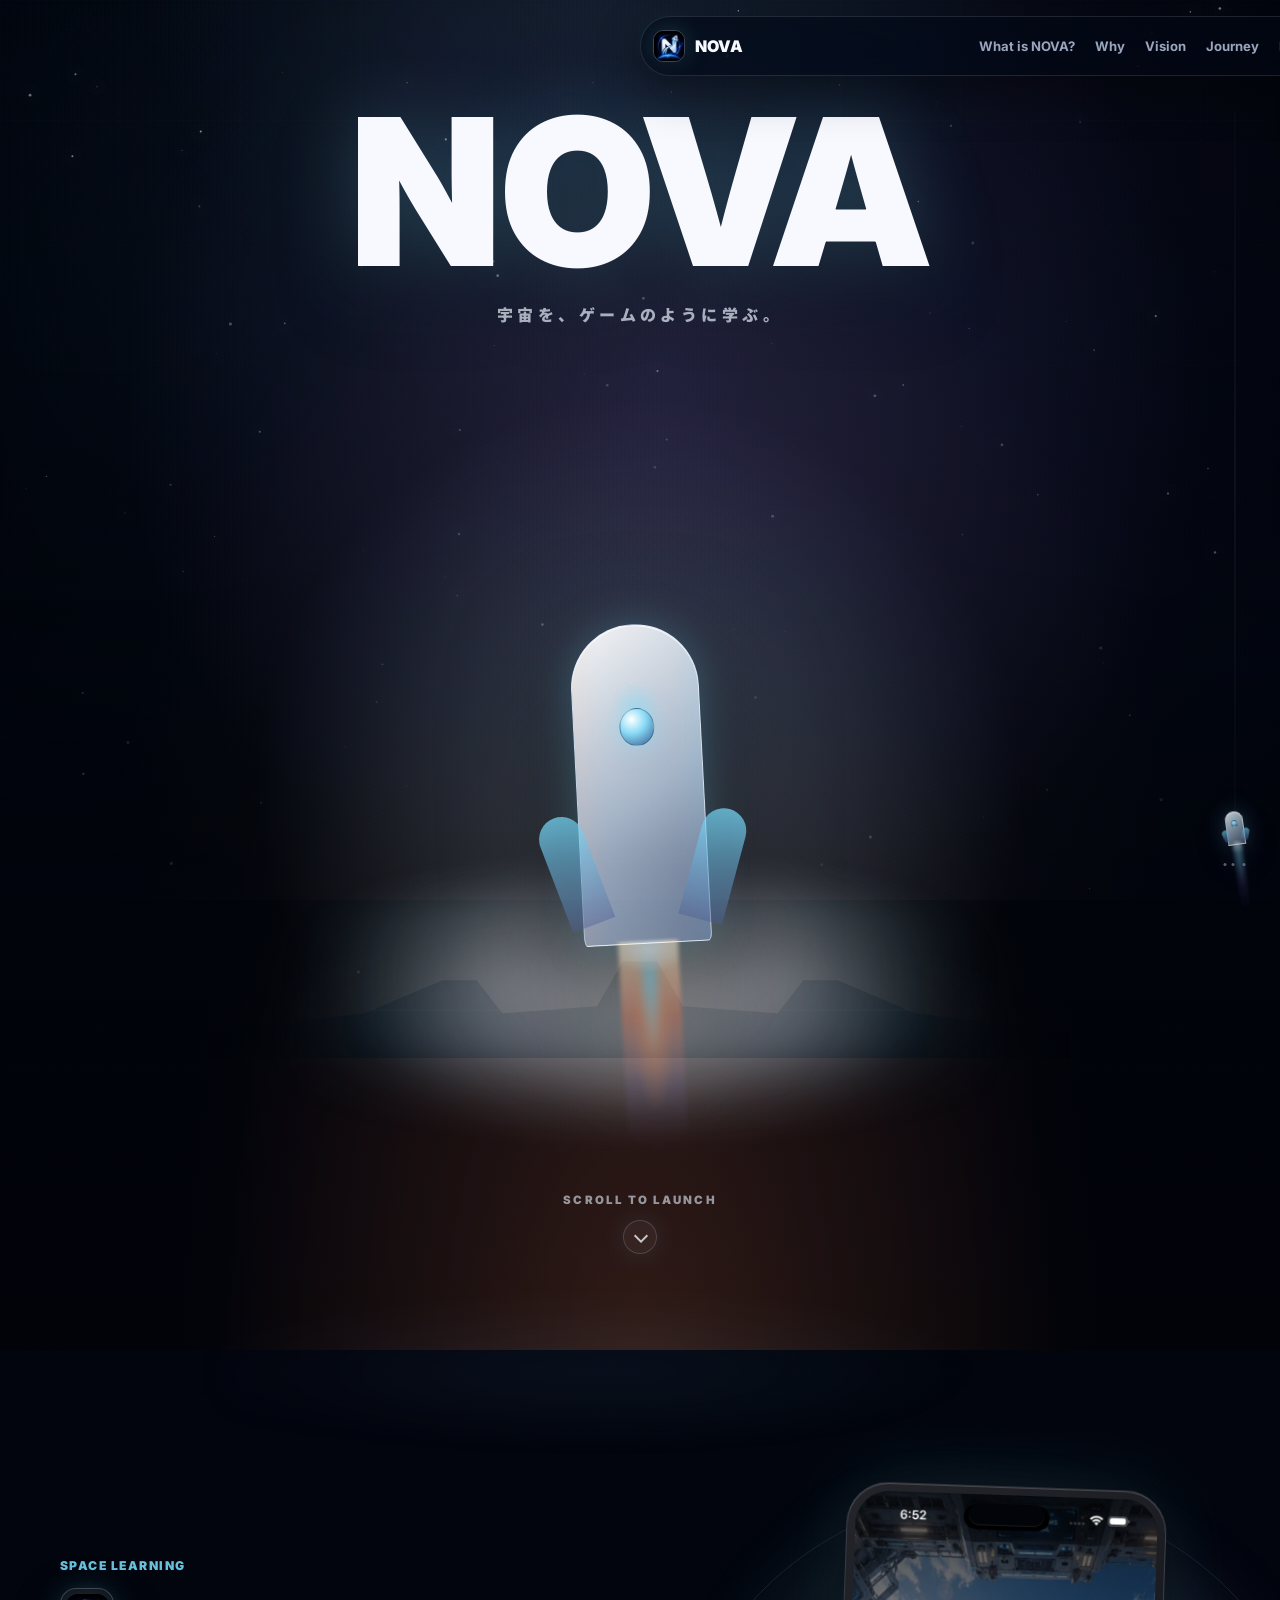
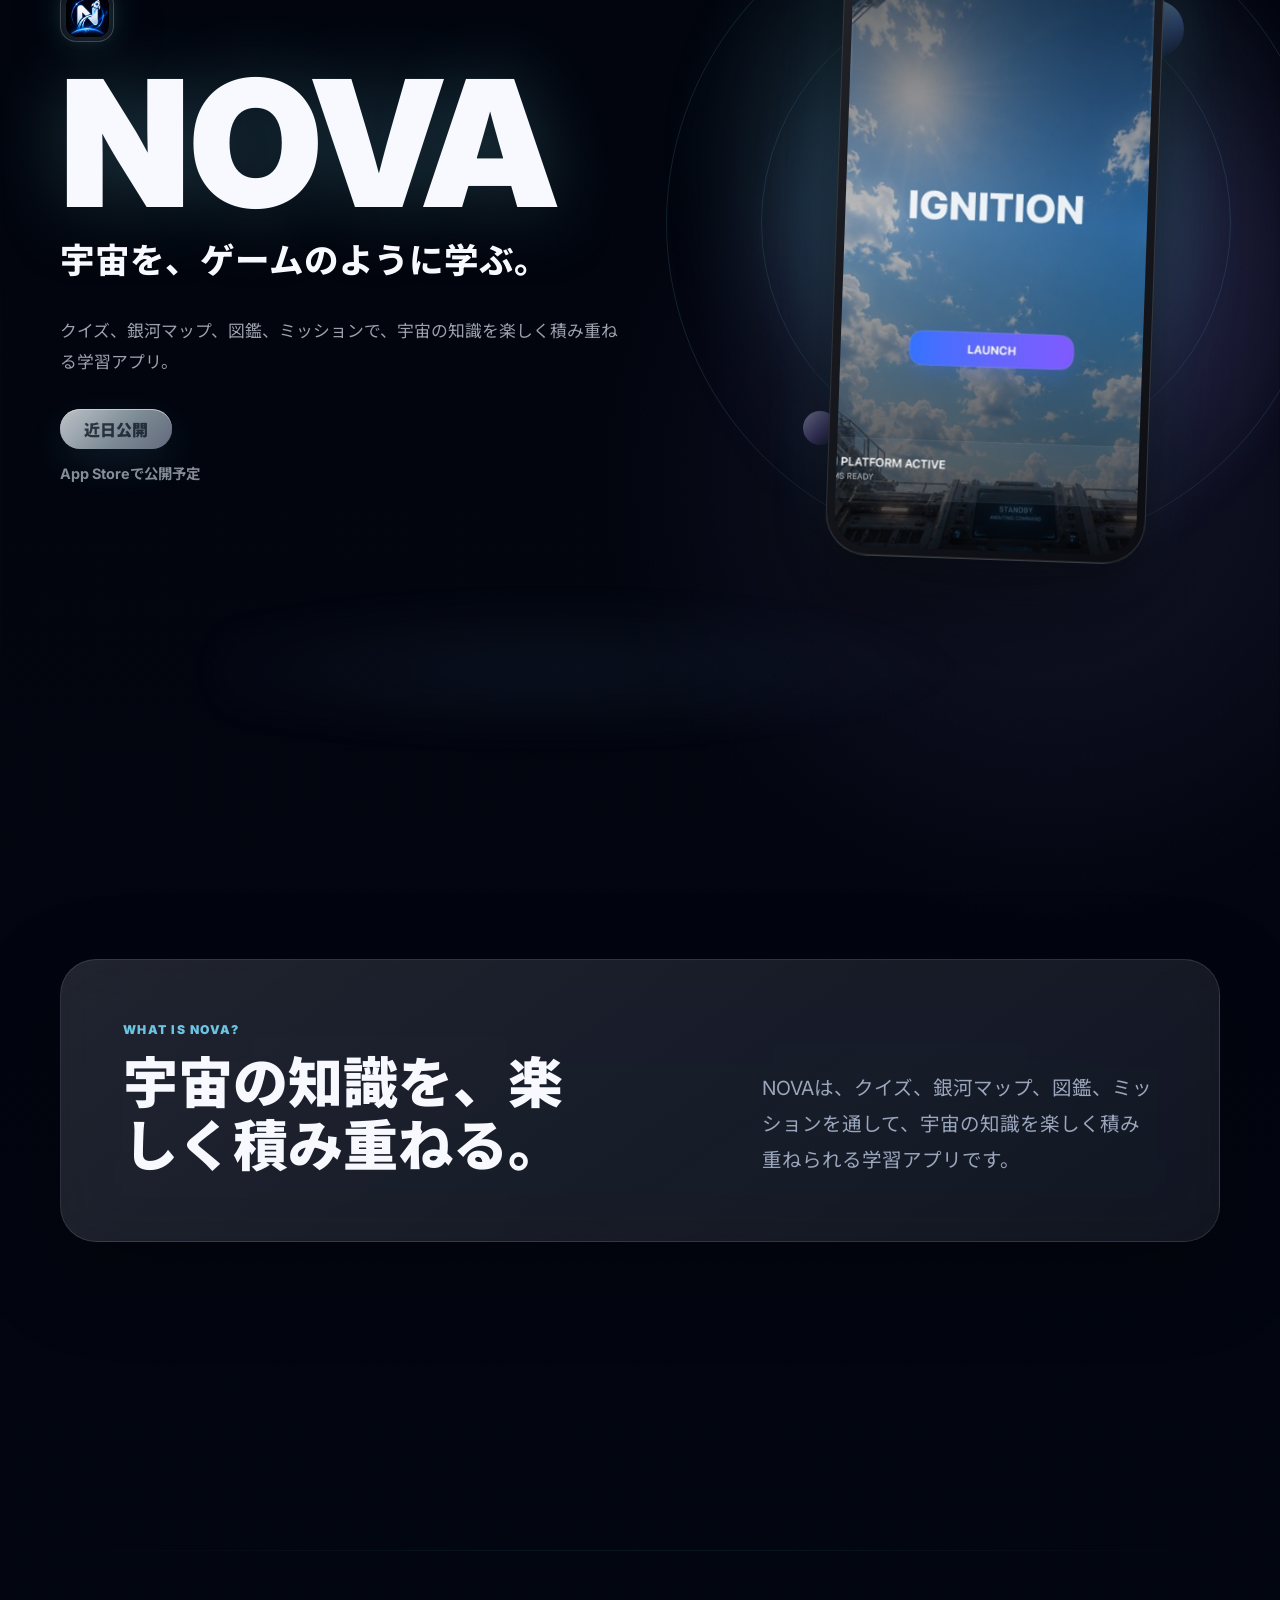
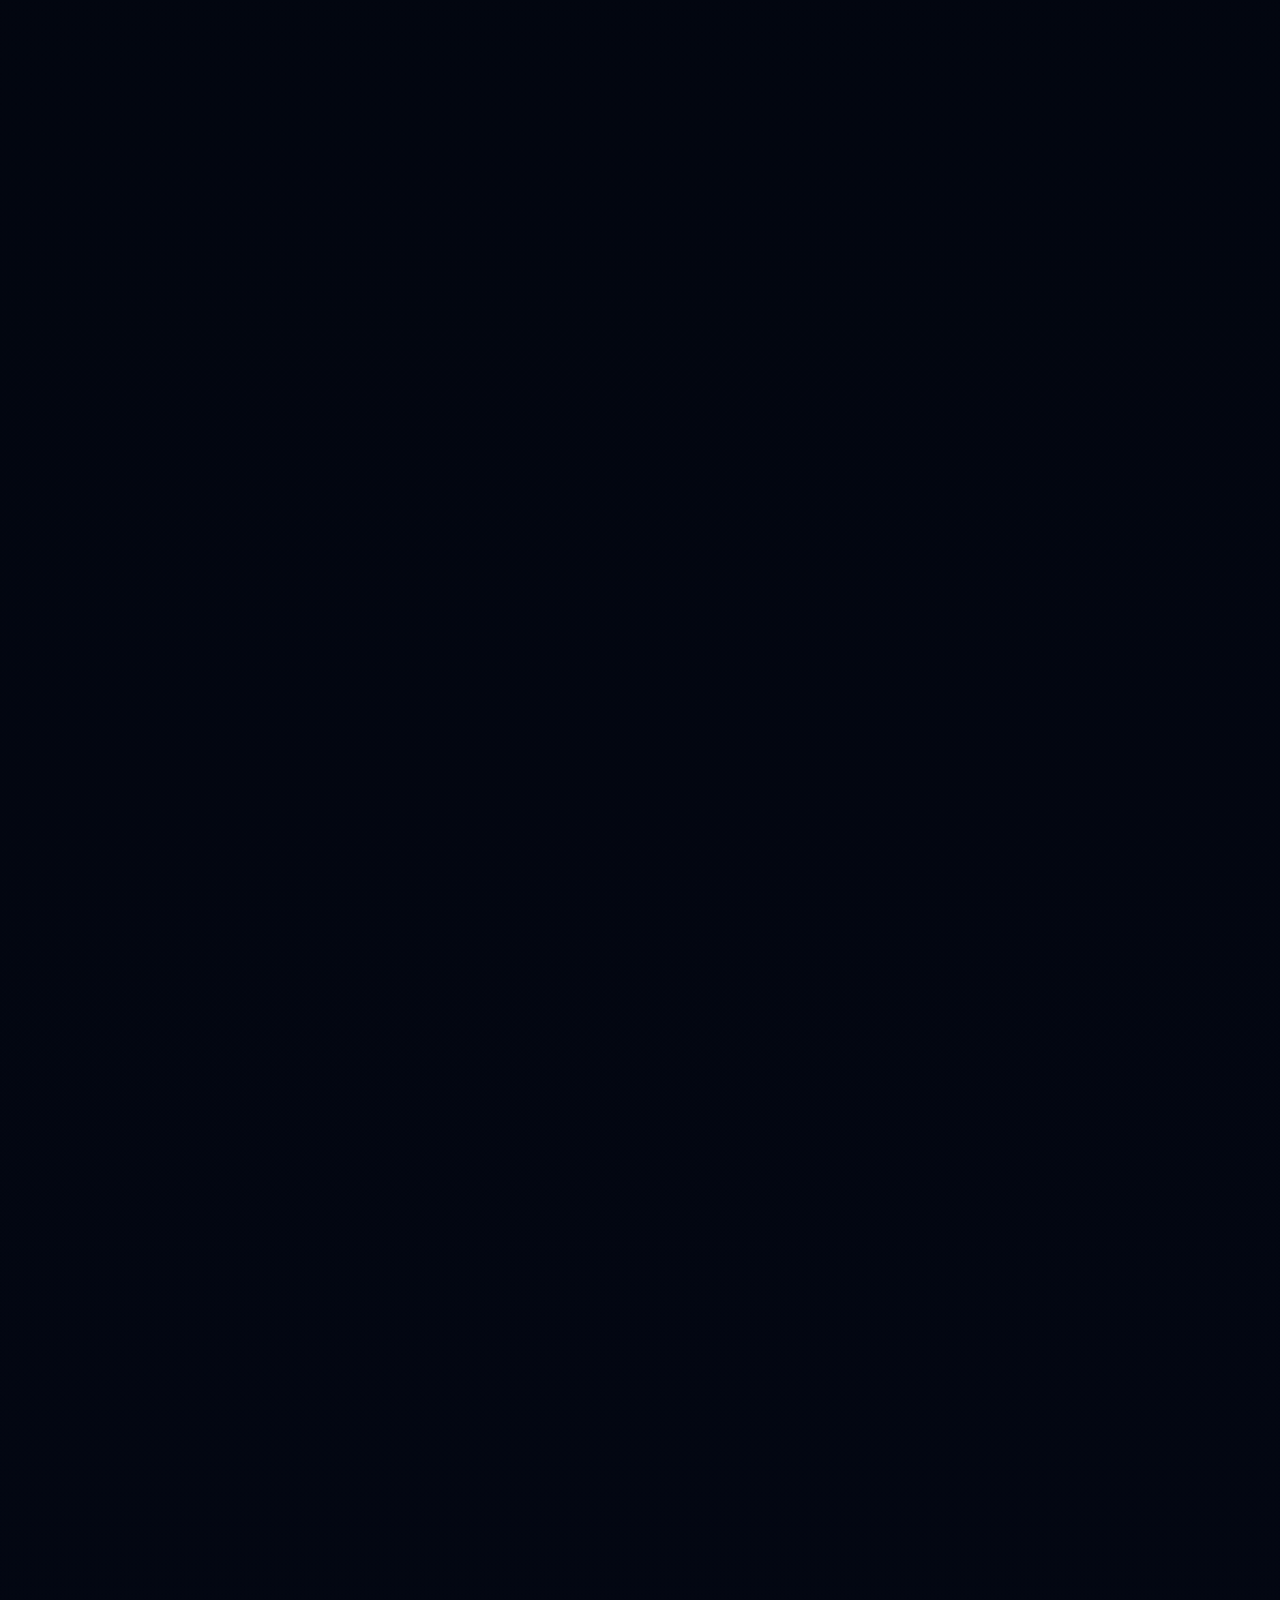
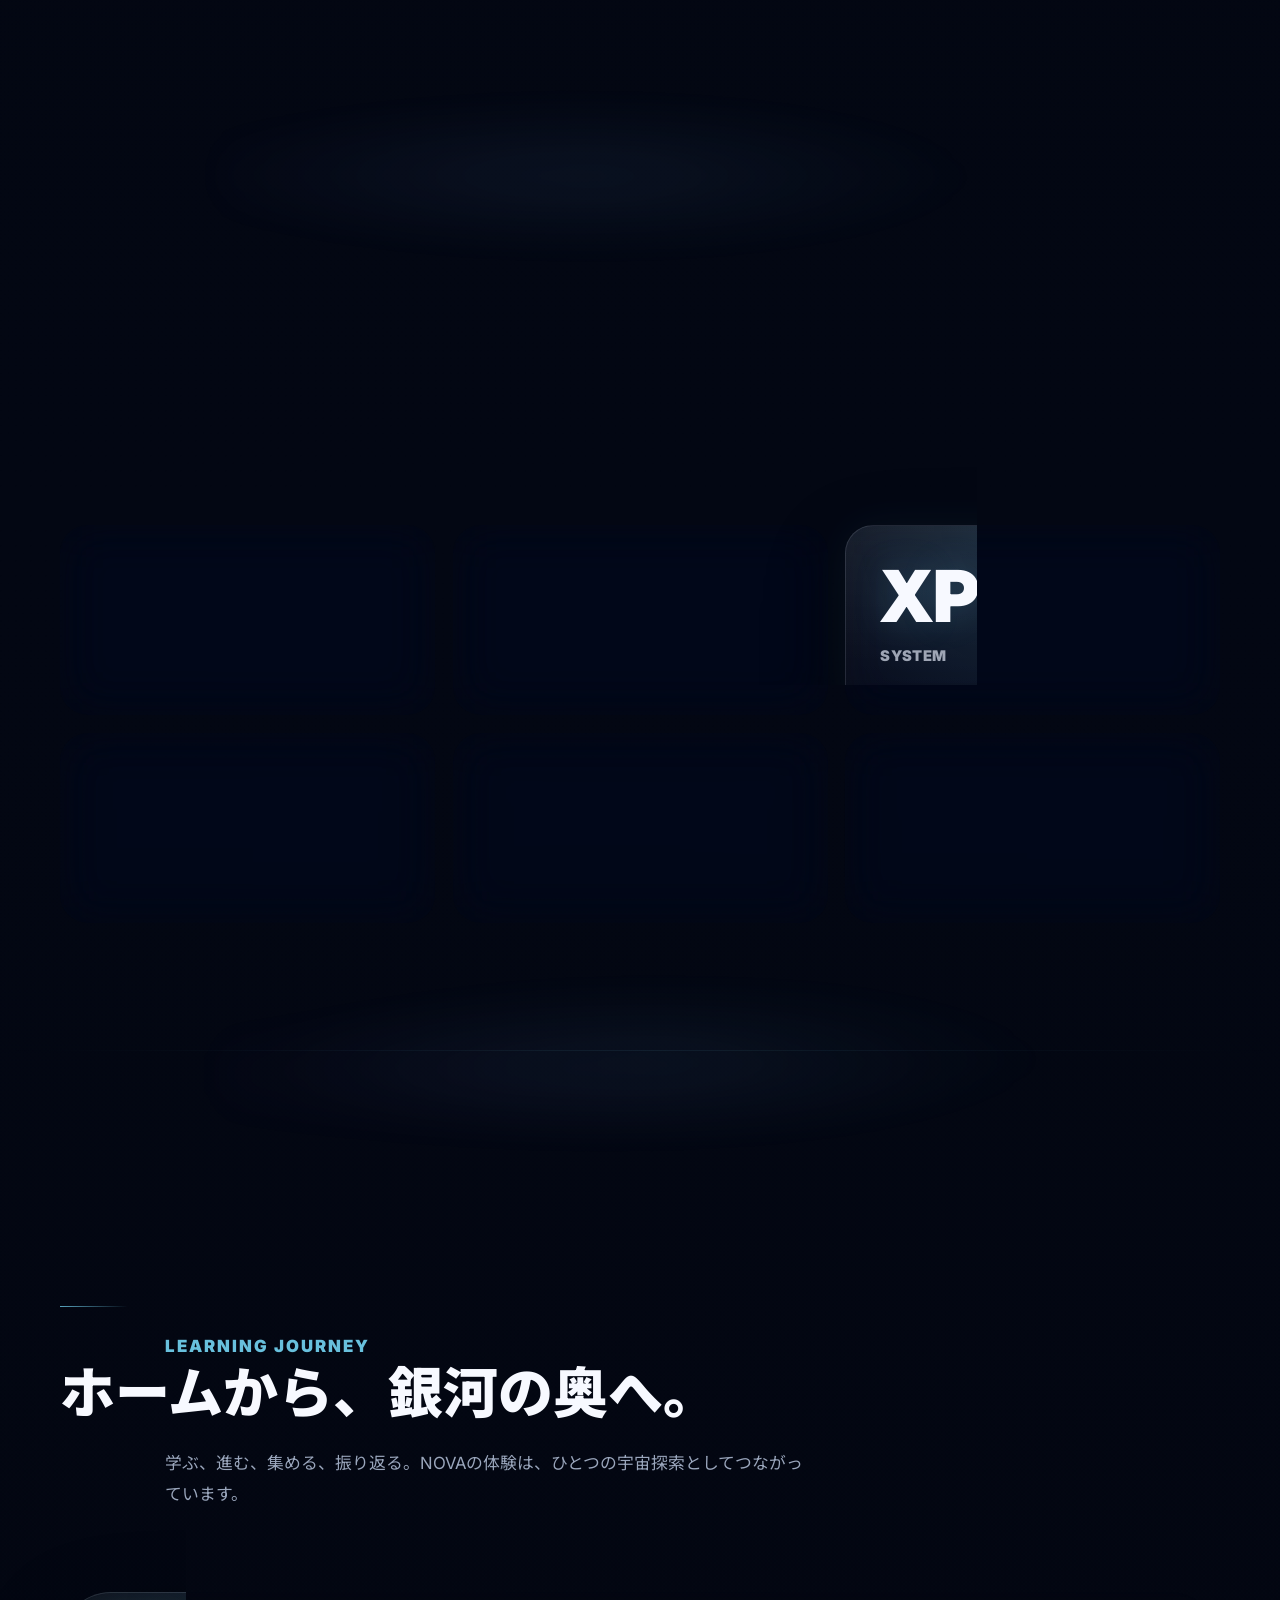
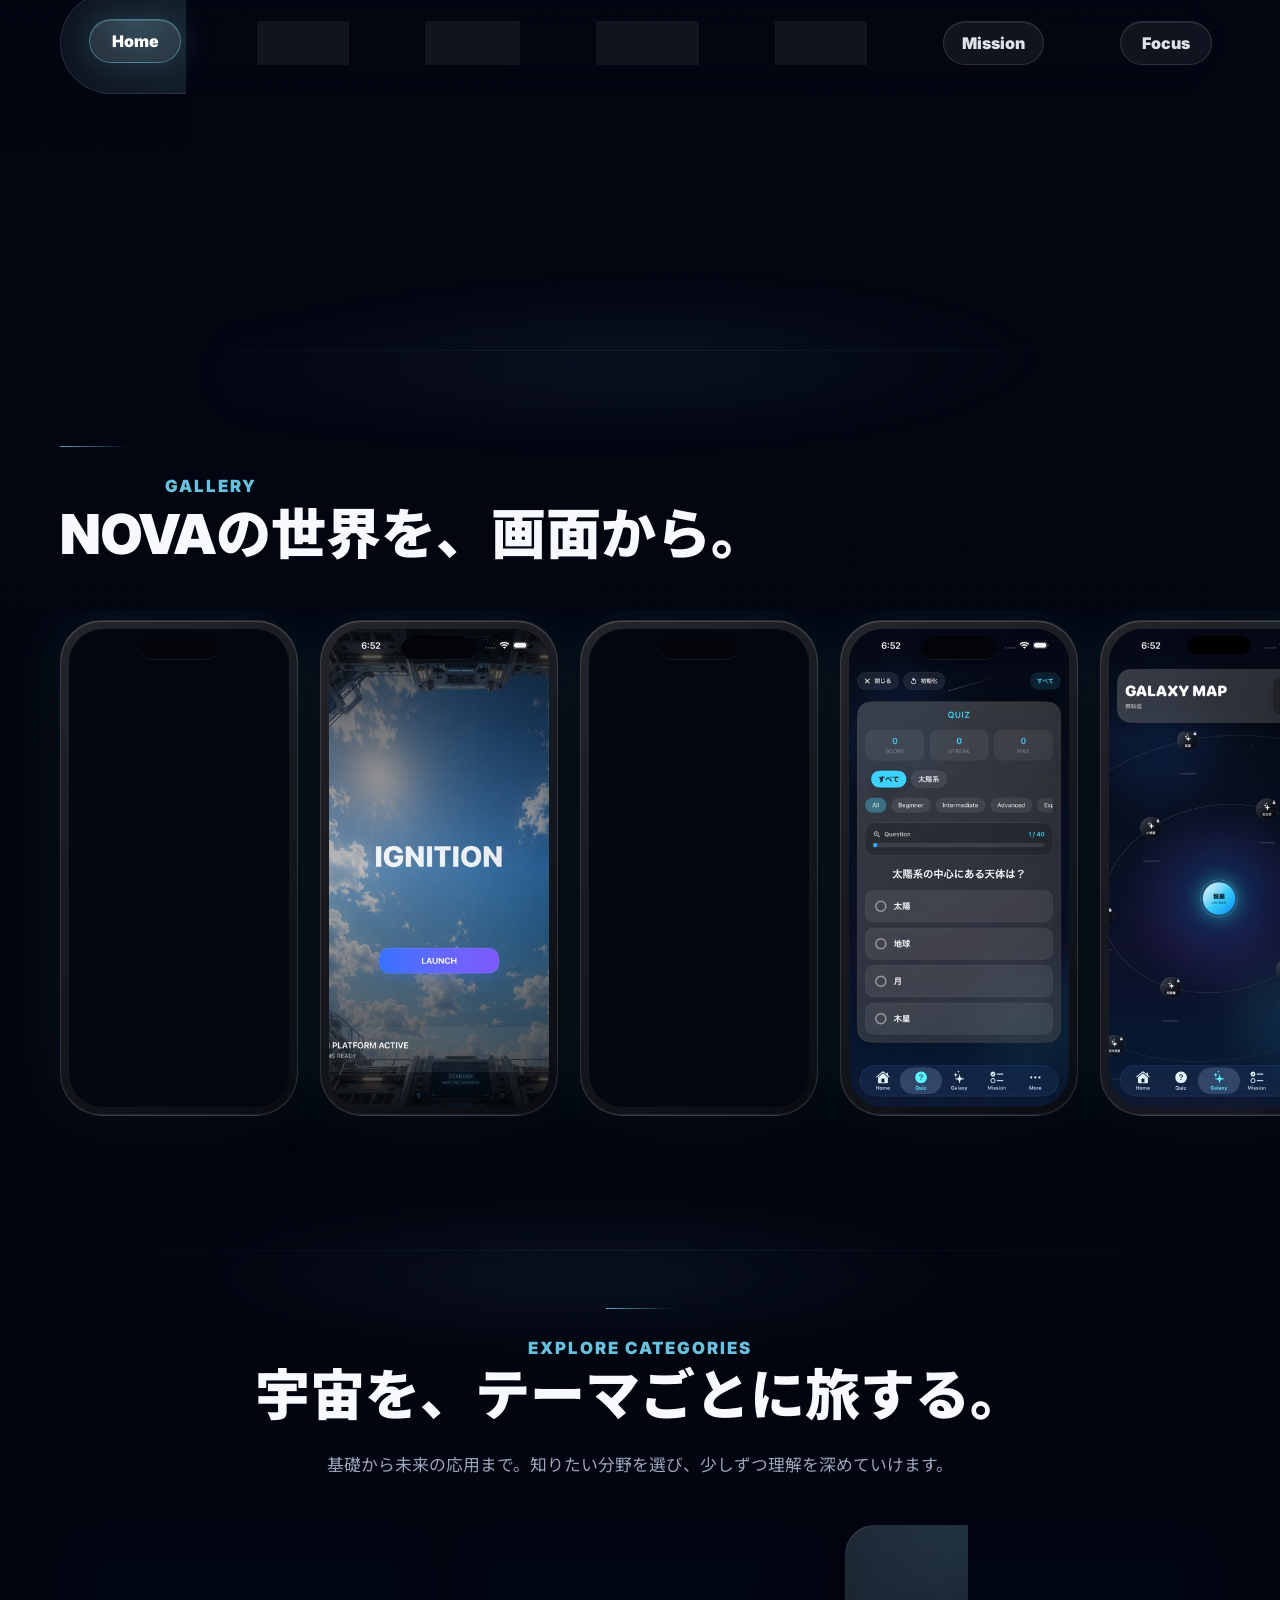
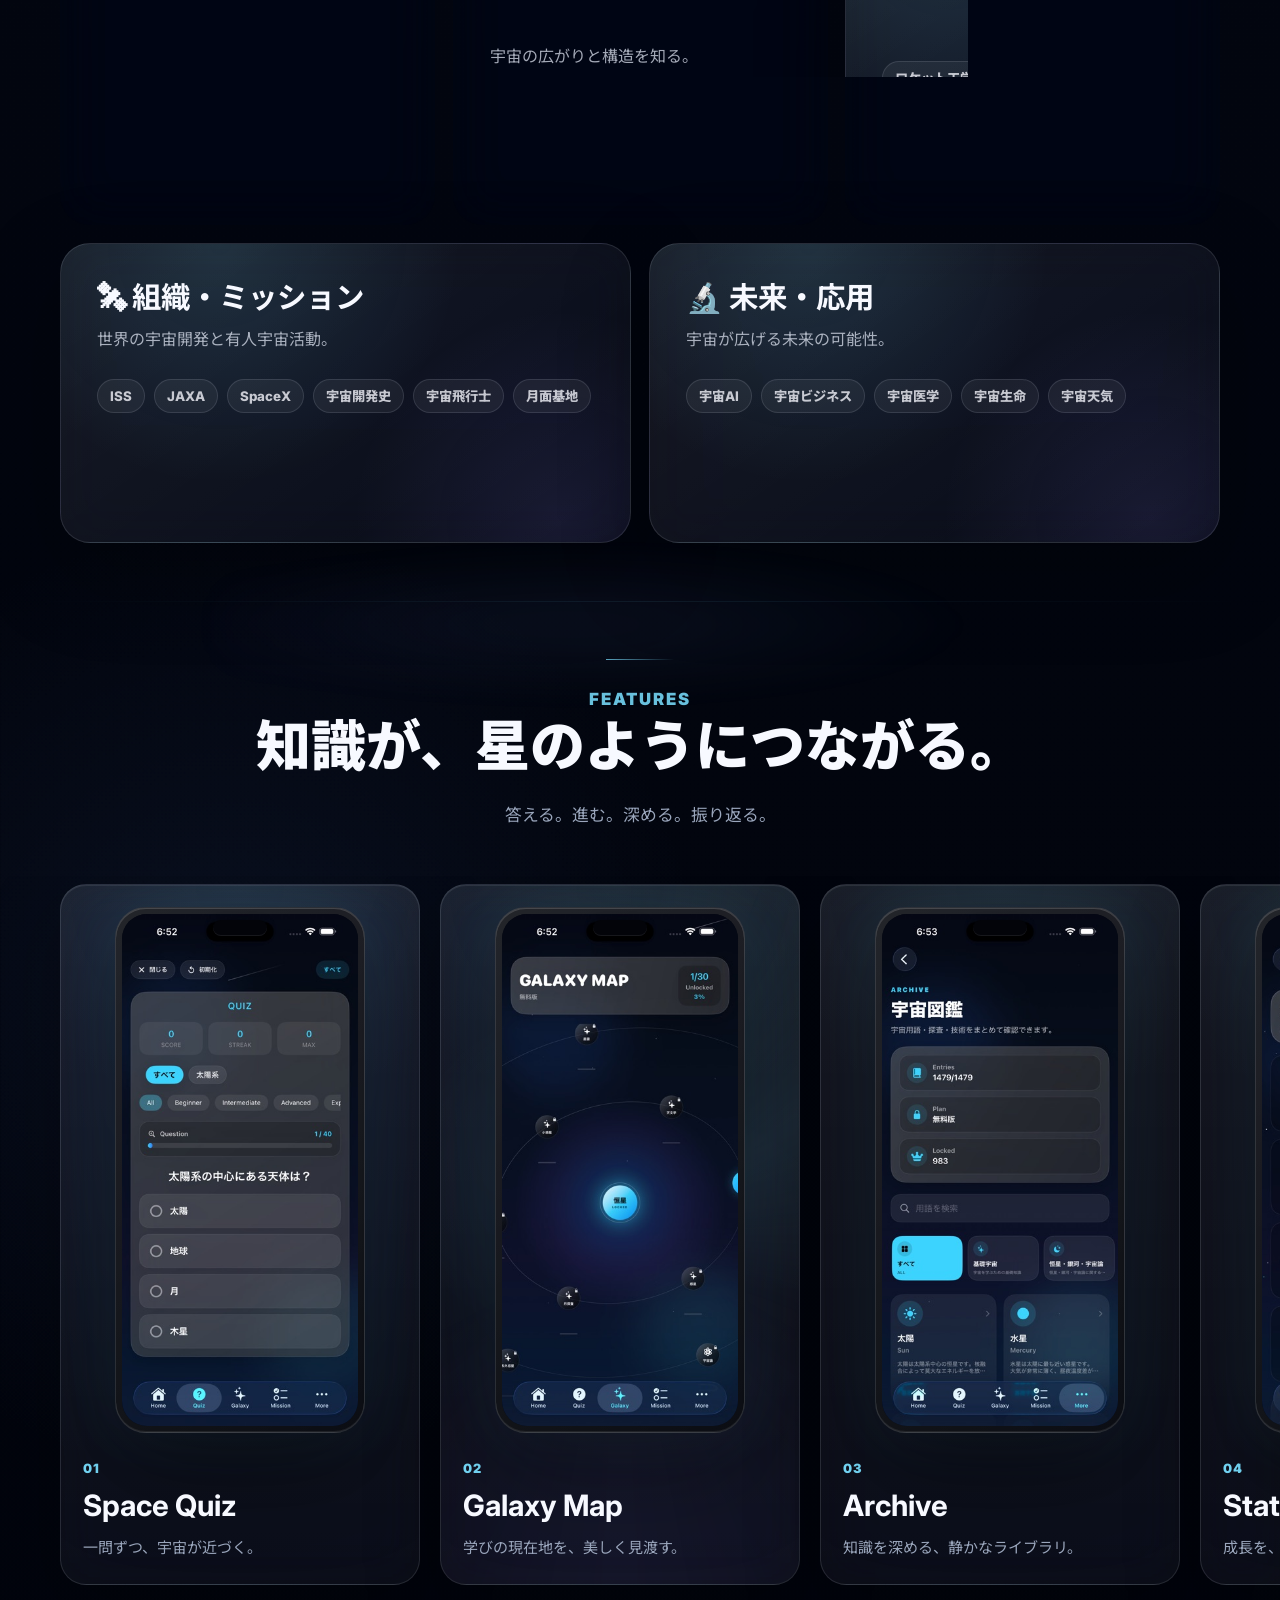
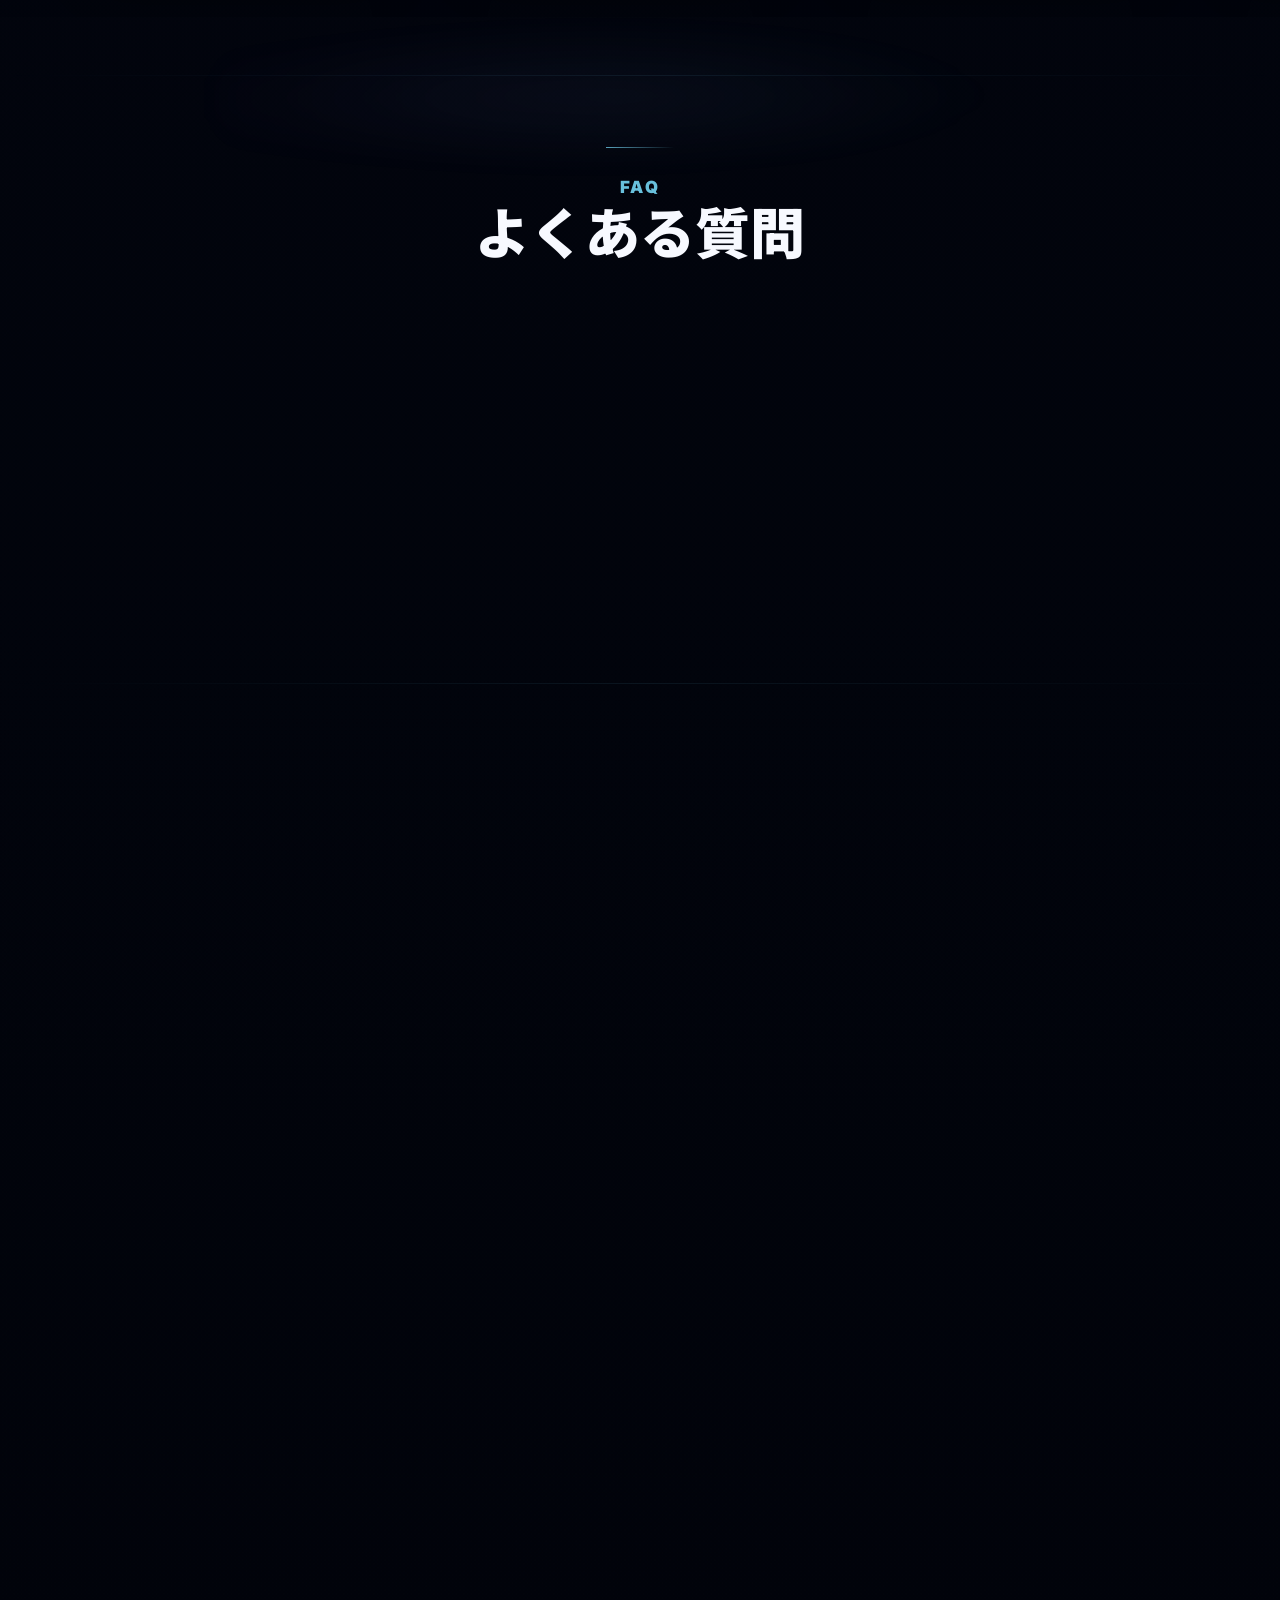
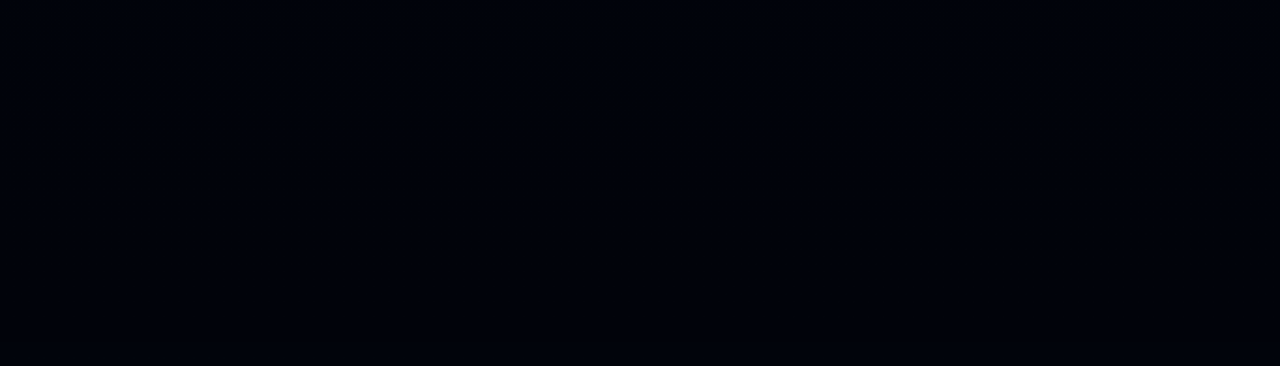
==== commit a4482722: "Add files via upload" ====
--- a/NOVA.html
+++ b/NOVA.html
@@ -25,7 +25,11 @@
   <link rel="preload" as="style" href="https://fonts.googleapis.com/css2?family=Inter:wght@400;500;600;700;800;900&family=Noto+Sans+JP:wght@400;500;700;800;900&display=swap">
   <link href="https://fonts.googleapis.com/css2?family=Inter:wght@400;500;600;700;800;900&family=Noto+Sans+JP:wght@400;500;700;800;900&display=swap" rel="stylesheet" media="print" onload="this.media='all'">
   <noscript><link href="https://fonts.googleapis.com/css2?family=Inter:wght@400;500;600;700;800;900&family=Noto+Sans+JP:wght@400;500;700;800;900&display=swap" rel="stylesheet"></noscript>
-  <link rel="stylesheet" href="NOVA.css">
+  <style>
+    :root{--bg:#01040b;--text:#f7f9ff;--muted:#9aa6bc;--line:rgba(226,238,255,.12);--cyan:#79dfff;--violet:#9a86ff;--launch-progress:0;--launch-rocket-y:0px;--launch-flame-scale:1;--launch-copy-y:0px;--launch-stars-opacity:.36;--launch-rocket-glow:36px;--launch-smoke-opacity:.72;--launch-smoke-scale:1;--launch-intro-opacity:1;--launch-pad-glow-opacity:.18;--launch-cloud-opacity:0;--launch-cloud-field-opacity:0;--launch-atmo-opacity:0;--launch-space-opacity:0;--launch-particle-opacity:0;--launch-flame-opacity:.9;--launch-rocket-light:.08;--motion-premium:cubic-bezier(.16,1,.3,1);--interaction-duration-fast:240ms}*{box-sizing:border-box}html{scroll-behavior:smooth;scroll-padding-top:96px}body{margin:0;min-height:100vh;color:var(--text);background:radial-gradient(circle at 50% -12%,rgba(121,223,255,.18),transparent 34rem),radial-gradient(circle at 82% 18%,rgba(154,134,255,.12),transparent 28rem),radial-gradient(circle at 18% 78%,rgba(74,113,190,.1),transparent 30rem),linear-gradient(180deg,#01040b 0%,#030713 46%,#01030a 100%);font-family:Inter,"Noto Sans JP",system-ui,-apple-system,BlinkMacSystemFont,sans-serif;overflow-x:hidden}a{color:inherit;text-decoration:none}img{display:block;max-width:100%}.space-canvas{position:fixed;inset:0;z-index:-1;width:100%;height:100%;pointer-events:none}.site-header{position:fixed;top:16px;left:50%;z-index:20;display:flex;height:auto;min-height:0;width:min(1040px,calc(100% - 32px));align-items:center;justify-content:space-between;gap:16px;padding:9px 12px;border:1px solid rgba(226,238,255,.12);border-radius:999px;background:rgba(3,8,18,.58);box-shadow:0 16px 46px rgba(0,0,0,.34);backdrop-filter:blur(26px) saturate(150%);transform:translateX(-50%)}.brand{display:inline-flex;align-items:center;gap:10px;font-weight:900;letter-spacing:0}.brand-logo{width:32px;height:32px;border:1px solid rgba(255,255,255,.22);border-radius:10px;object-fit:cover;box-shadow:0 8px 22px rgba(0,0,0,.32),0 0 24px rgba(121,223,255,.2)}.nav-links{display:flex;align-items:center;gap:20px;color:var(--muted);font-size:.82rem;font-weight:700}.nav-cta{display:inline-flex;min-height:40px;align-items:center;justify-content:center;padding:0 16px;border-radius:999px;background:rgba(255,255,255,.075);color:var(--text);font-weight:900;white-space:nowrap;box-shadow:0 10px 28px rgba(0,0,0,.16),inset 0 1px 0 rgba(255,255,255,.08);backdrop-filter:blur(18px)}.launch-intro{position:relative;display:grid;min-height:150vh;grid-template-rows:minmax(180px,.72fr) minmax(340px,1.25fr) minmax(118px,.38fr);align-items:center;justify-items:center;overflow:hidden}.launch-intro::before{position:absolute;inset:0;z-index:0;pointer-events:none;background:radial-gradient(ellipse at 50% 106%,rgba(255,135,78,var(--launch-pad-glow-opacity)),transparent 30rem),radial-gradient(ellipse at 50% 84%,rgba(226,238,255,var(--launch-cloud-opacity)),transparent 34rem),radial-gradient(circle at 50% 38%,rgba(121,223,255,var(--launch-atmo-opacity)),transparent 44rem),radial-gradient(circle at 50% 12%,rgba(12,20,44,var(--launch-space-opacity)),transparent 48rem),radial-gradient(circle at 50% 58%,rgba(121,223,255,.2),transparent 24rem),radial-gradient(circle at 52% 30%,rgba(154,134,255,.14),transparent 34rem),radial-gradient(ellipse at 50% 100%,rgba(255,130,82,.12),transparent 26rem),linear-gradient(180deg,rgba(1,4,11,.06),rgba(1,4,11,.58) 52%,rgba(1,3,9,.96));content:"";opacity:var(--launch-intro-opacity)}.launch-stars{position:absolute;inset:0;z-index:1;pointer-events:none;background:radial-gradient(circle at 18% 24%,rgba(255,255,255,.72) 0 1px,transparent 2px),radial-gradient(circle at 76% 18%,rgba(121,223,255,.58) 0 1px,transparent 2px),radial-gradient(circle at 68% 62%,rgba(255,255,255,.42) 0 1px,transparent 2px),radial-gradient(circle at 28% 72%,rgba(154,134,255,.44) 0 1px,transparent 2px),radial-gradient(circle at 86% 48%,rgba(255,255,255,.34) 0 1px,transparent 2px),radial-gradient(circle at 10% 55%,rgba(121,223,255,.36) 0 1px,transparent 2px);opacity:var(--launch-stars-opacity)}.launch-clouds{position:absolute;inset:0;pointer-events:none;opacity:var(--launch-cloud-field-opacity)}.launch-clouds-back{z-index:2}.launch-clouds-front{z-index:3;mix-blend-mode:screen}.launch-copy{position:sticky;top:108px;z-index:4;grid-row:1;align-self:start;margin-top:clamp(92px,11vh,132px);text-align:center;opacity:var(--launch-intro-opacity);transform:translateY(var(--launch-copy-y))}.launch-copy p{margin:0;color:var(--text);font-size:clamp(5.6rem,16vw,13rem);font-weight:900;line-height:.82;text-shadow:0 0 76px rgba(121,223,255,.24),0 24px 80px rgba(0,0,0,.42)}.launch-copy span{display:inline-flex;margin-top:26px;color:rgba(215,222,235,.76);font-size:clamp(.78rem,1.25vw,1rem);font-weight:900;letter-spacing:.28em;text-transform:uppercase}.launch-pad{position:sticky;top:clamp(210px,31vh,320px);z-index:3;grid-row:2;width:min(900px,96vw);height:min(620px,66vh);margin-top:clamp(20px,5vh,54px);opacity:var(--launch-intro-opacity);pointer-events:none}.launch-rocket{position:absolute;left:50%;bottom:148px;width:clamp(98px,10vw,142px);height:clamp(236px,25vw,338px);border:1px solid rgba(226,238,255,.58);border-radius:999px 999px 44% 44%;background:linear-gradient(90deg,rgba(255,143,84,var(--launch-rocket-light)),transparent 22%,transparent 78%,rgba(121,223,255,.08)),radial-gradient(circle at 50% 25%,rgba(121,223,255,.32),transparent 24px),linear-gradient(145deg,rgba(255,255,255,.96),rgba(196,213,234,.78) 54%,rgba(105,128,170,.62));box-shadow:0 0 var(--launch-rocket-glow) rgba(121,223,255,.26),0 40px 120px rgba(0,0,0,.56),inset 0 1px 0 rgba(255,255,255,.84);transform:translate(-50%,var(--launch-rocket-y)) rotate(-3deg)}.launch-rocket-window{position:absolute;top:26%;left:50%;width:28%;height:12%;border:1px solid rgba(4,13,28,.24);border-radius:50%;background:radial-gradient(circle at 35% 28%,#fff,rgba(121,223,255,.76) 42%,rgba(45,83,140,.94));box-shadow:0 0 24px rgba(121,223,255,.5);transform:translateX(-50%)}.launch-flame{position:absolute;top:calc(100% - 2px);left:50%;width:48%;height:clamp(230px,26vw,360px);border-radius:50% 50% 999px 999px;background:radial-gradient(circle at 50% 4%,#fff,transparent 12%),radial-gradient(ellipse at 50% 18%,rgba(121,223,255,.84),transparent 32%),radial-gradient(ellipse at 50% 42%,rgba(255,150,82,.62),transparent 50%),linear-gradient(to bottom,rgba(255,231,188,.96),rgba(255,119,72,.58) 36%,rgba(154,134,255,.16) 70%,transparent);filter:blur(2.2px) drop-shadow(0 0 44px rgba(255,142,87,.36)) drop-shadow(0 0 46px rgba(121,223,255,.26));opacity:var(--launch-flame-opacity);transform:translateX(-50%) scaleY(var(--launch-flame-scale));transform-origin:top center}.launch-smoke{position:absolute;left:50%;bottom:24px;border-radius:50%;background:radial-gradient(circle,rgba(245,250,255,.32),rgba(226,238,255,.18) 28%,rgba(121,223,255,.055) 52%,transparent 76%);filter:blur(22px);opacity:var(--launch-smoke-opacity)}.smoke-one{width:min(760px,94vw);height:190px;transform:translateX(-50%) scale(var(--launch-smoke-scale))}.smoke-two{width:min(540px,68vw);height:172px;transform:translateX(-76%) scale(var(--launch-smoke-scale))}.smoke-three{width:min(540px,68vw);height:172px;transform:translateX(-24%) scale(var(--launch-smoke-scale))}.smoke-four{width:min(980px,100vw);height:150px;bottom:-18px;transform:translateX(-50%) scale(var(--launch-smoke-scale));opacity:var(--launch-smoke-opacity)}.launch-scroll-cue{position:sticky;top:calc(100vh - 118px);z-index:4;grid-row:3;display:grid;justify-items:center;gap:13px;margin-bottom:34px;color:rgba(215,222,235,.64);font-size:.72rem;font-weight:900;letter-spacing:.18em;opacity:var(--launch-intro-opacity);text-transform:uppercase}.launch-arrow{display:block;width:34px;height:34px;border:1px solid rgba(226,238,255,.16);border-radius:50%;background:rgba(255,255,255,.055);box-shadow:0 0 28px rgba(121,223,255,.12);backdrop-filter:blur(18px)}@media(max-width:900px){.nav-links{display:none}}@media(max-width:680px){.site-header{top:12px;width:calc(100% - 24px)}.nav-cta{min-height:38px;padding:0 14px;font-size:.82rem}.launch-intro{min-height:132vh;grid-template-rows:minmax(154px,.66fr) minmax(300px,1.28fr) minmax(104px,.36fr)}.launch-copy{margin-top:92px}.launch-pad{top:calc(100vh - 360px);width:min(620px,96vw);height:390px}.launch-rocket{bottom:118px;width:72px;height:176px}.launch-flame{height:176px}.launch-smoke{filter:blur(12px)}.launch-scroll-cue{top:calc(100vh - 104px)}}
+  </style>
+  <link rel="preload" as="style" href="NOVA.css" onload="this.onload=null;this.rel='stylesheet'">
+  <noscript><link rel="stylesheet" href="NOVA.css"></noscript>
 </head>
 <body>
   <canvas class="space-canvas" id="spaceCanvas" aria-hidden="true"></canvas>
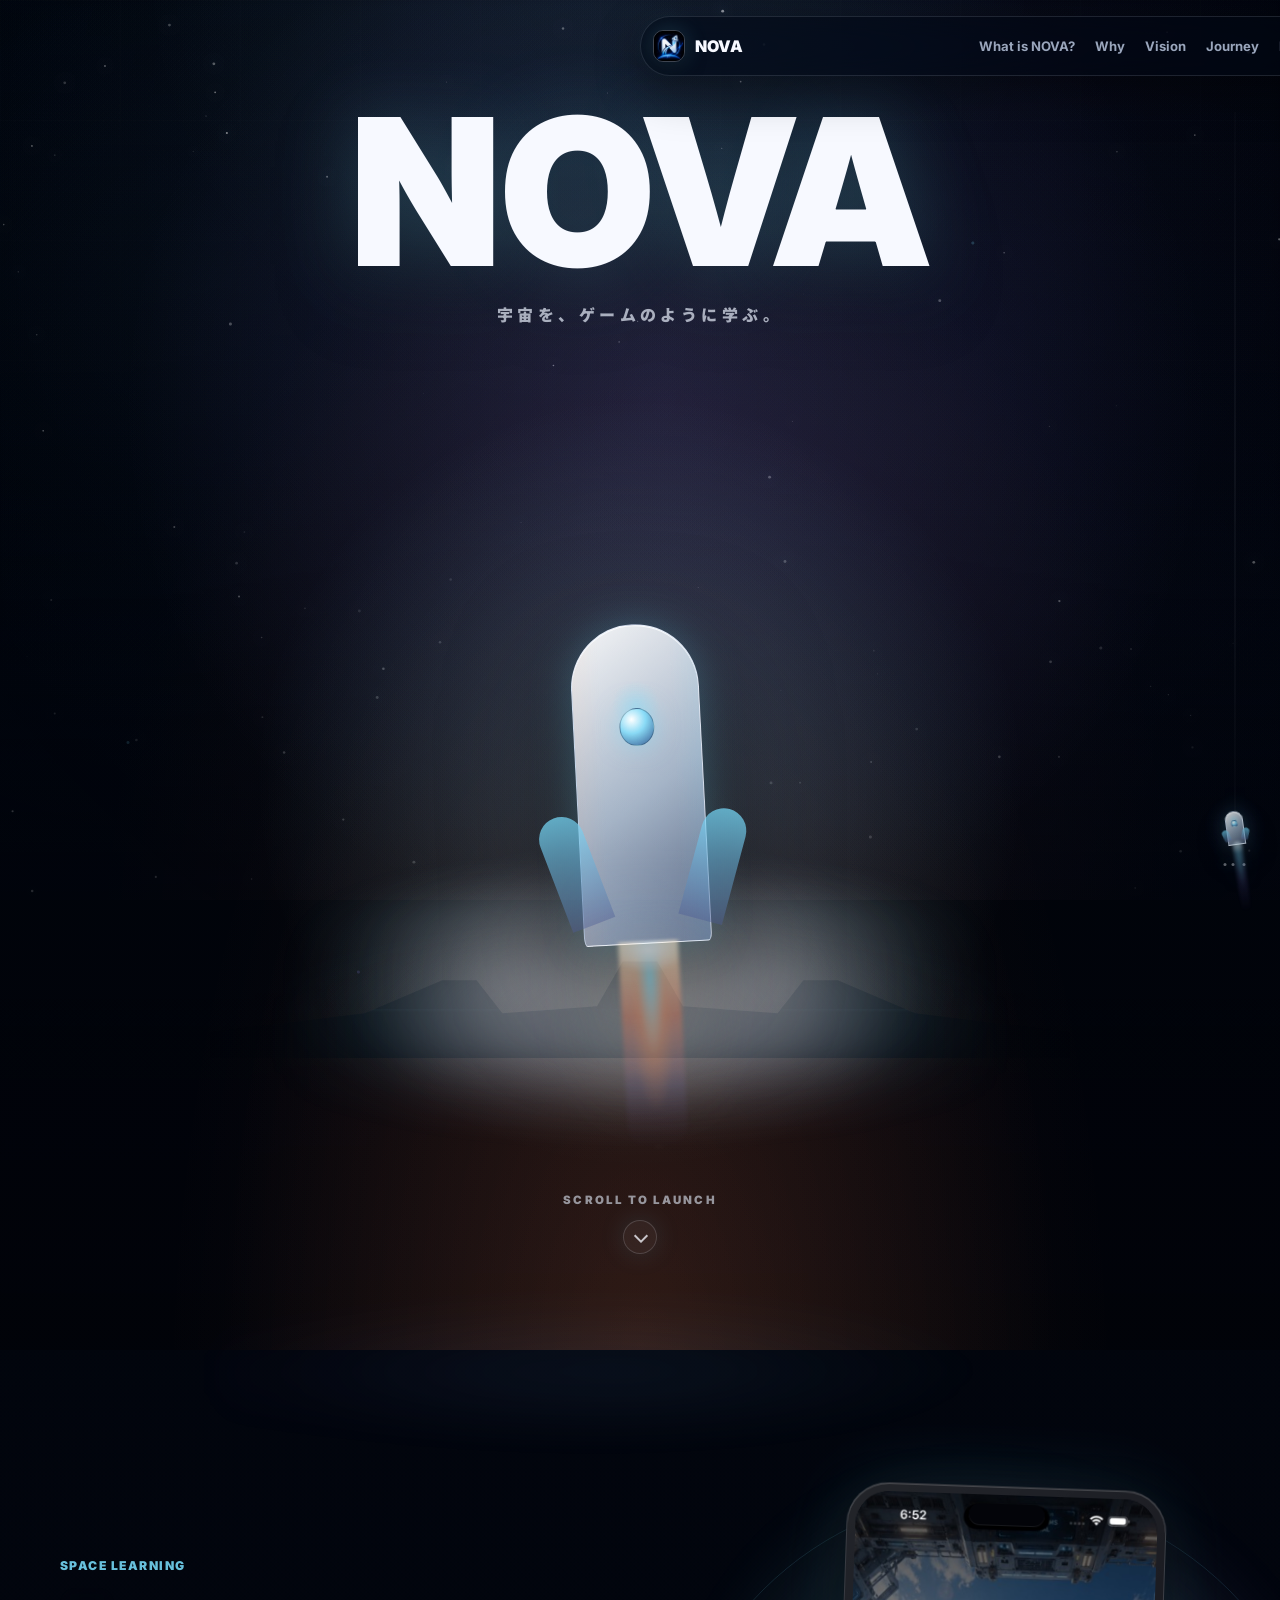
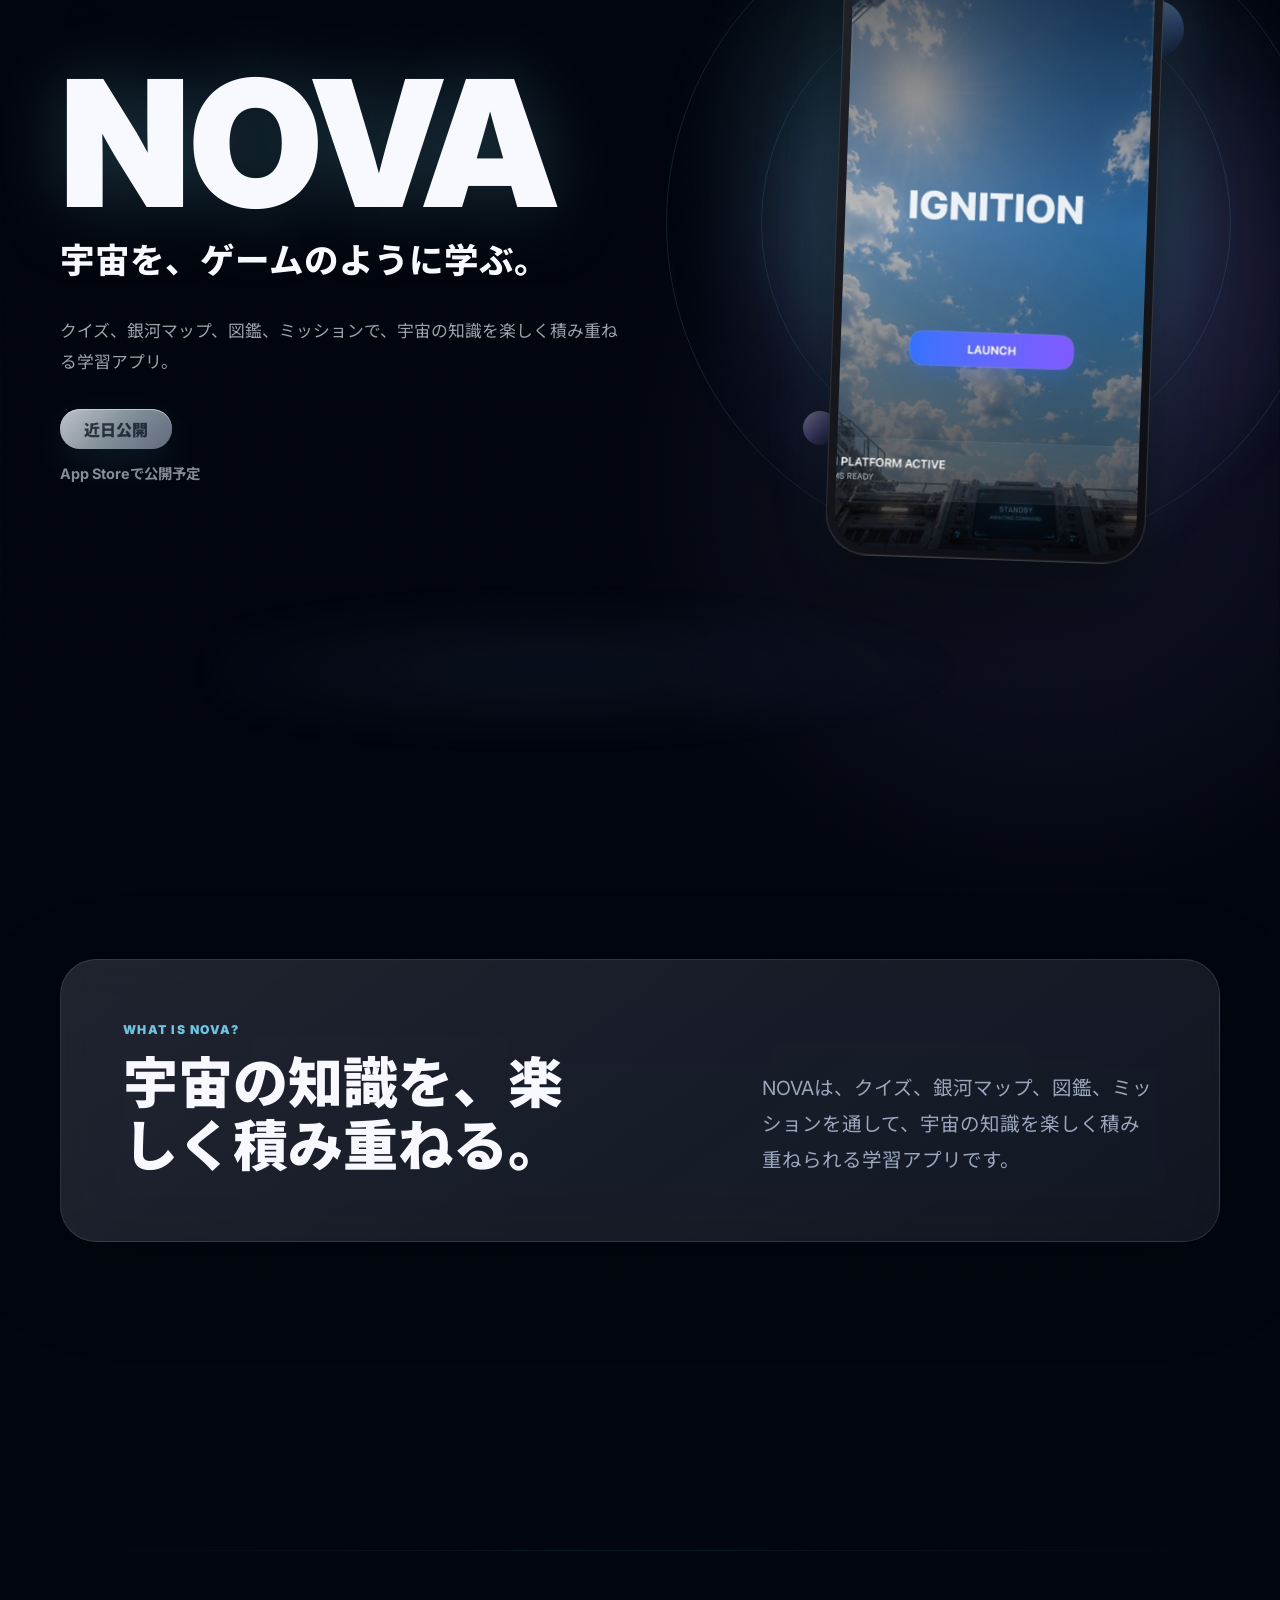
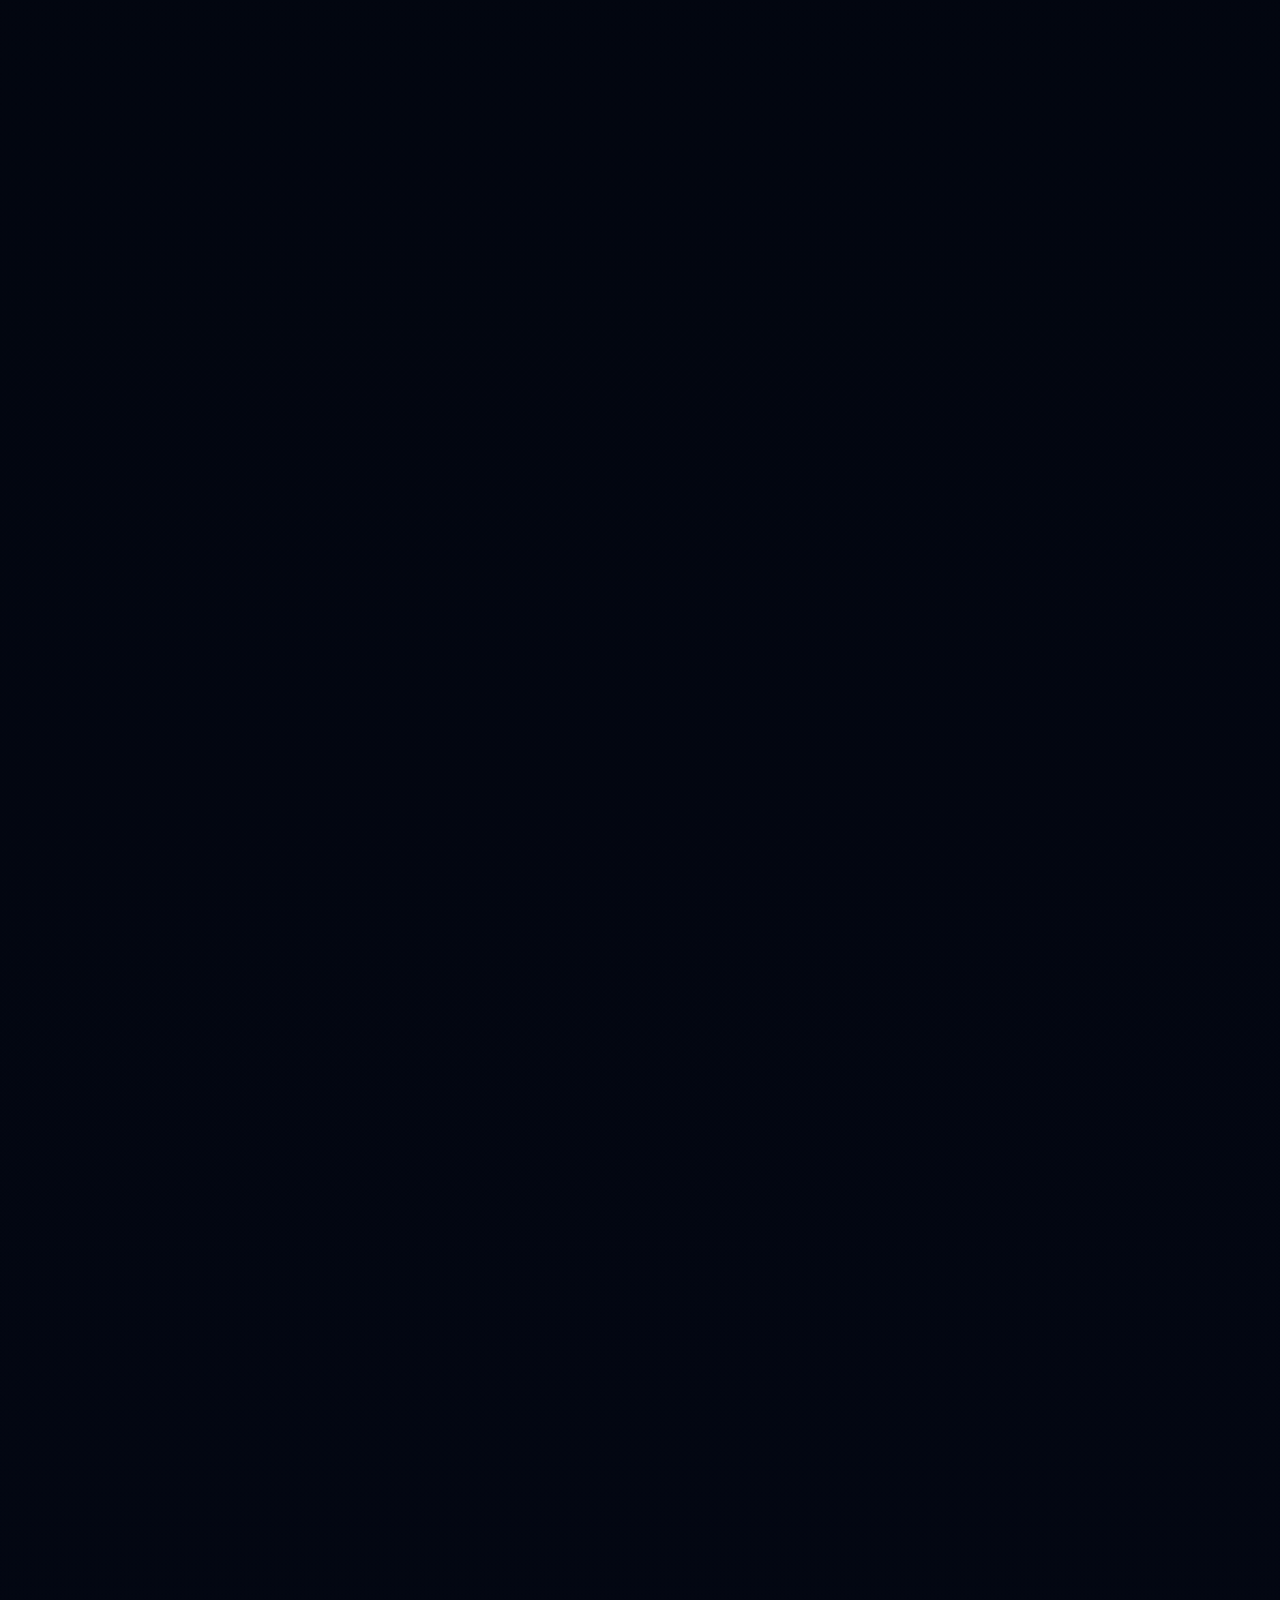
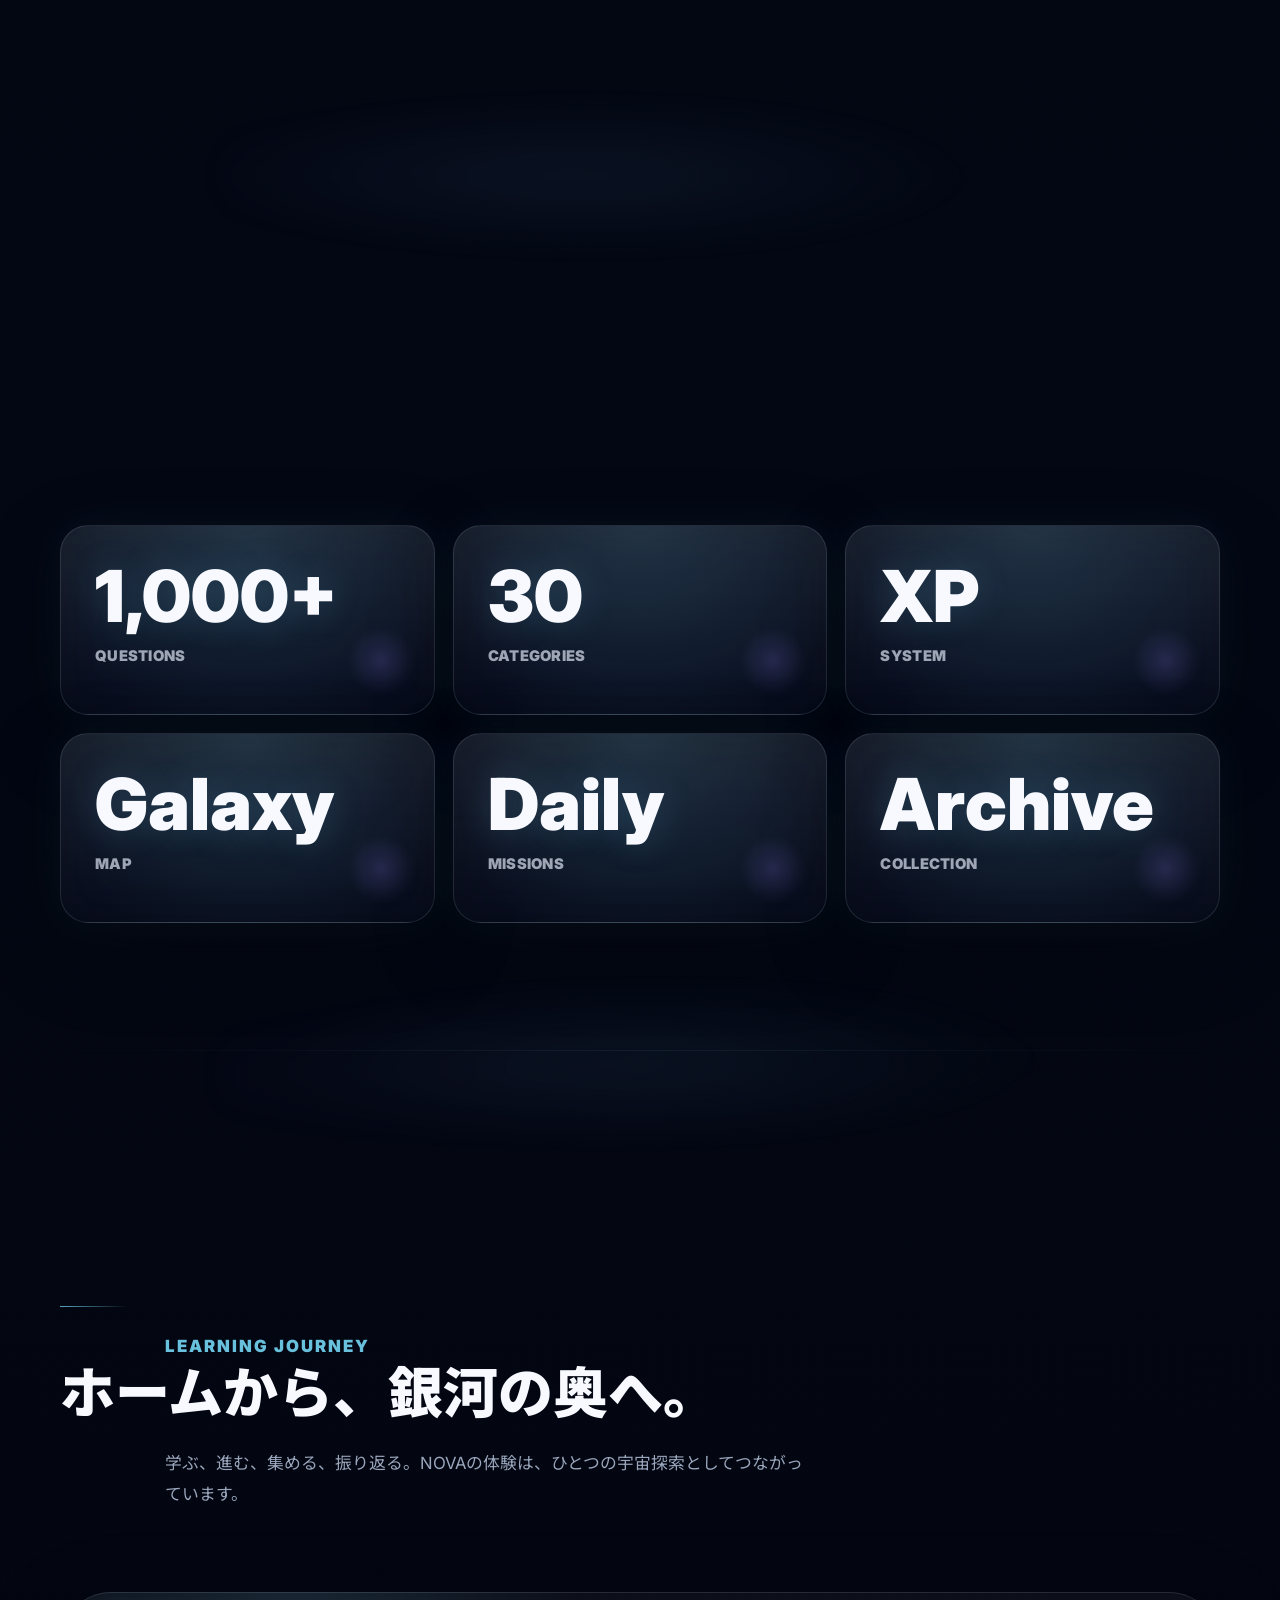
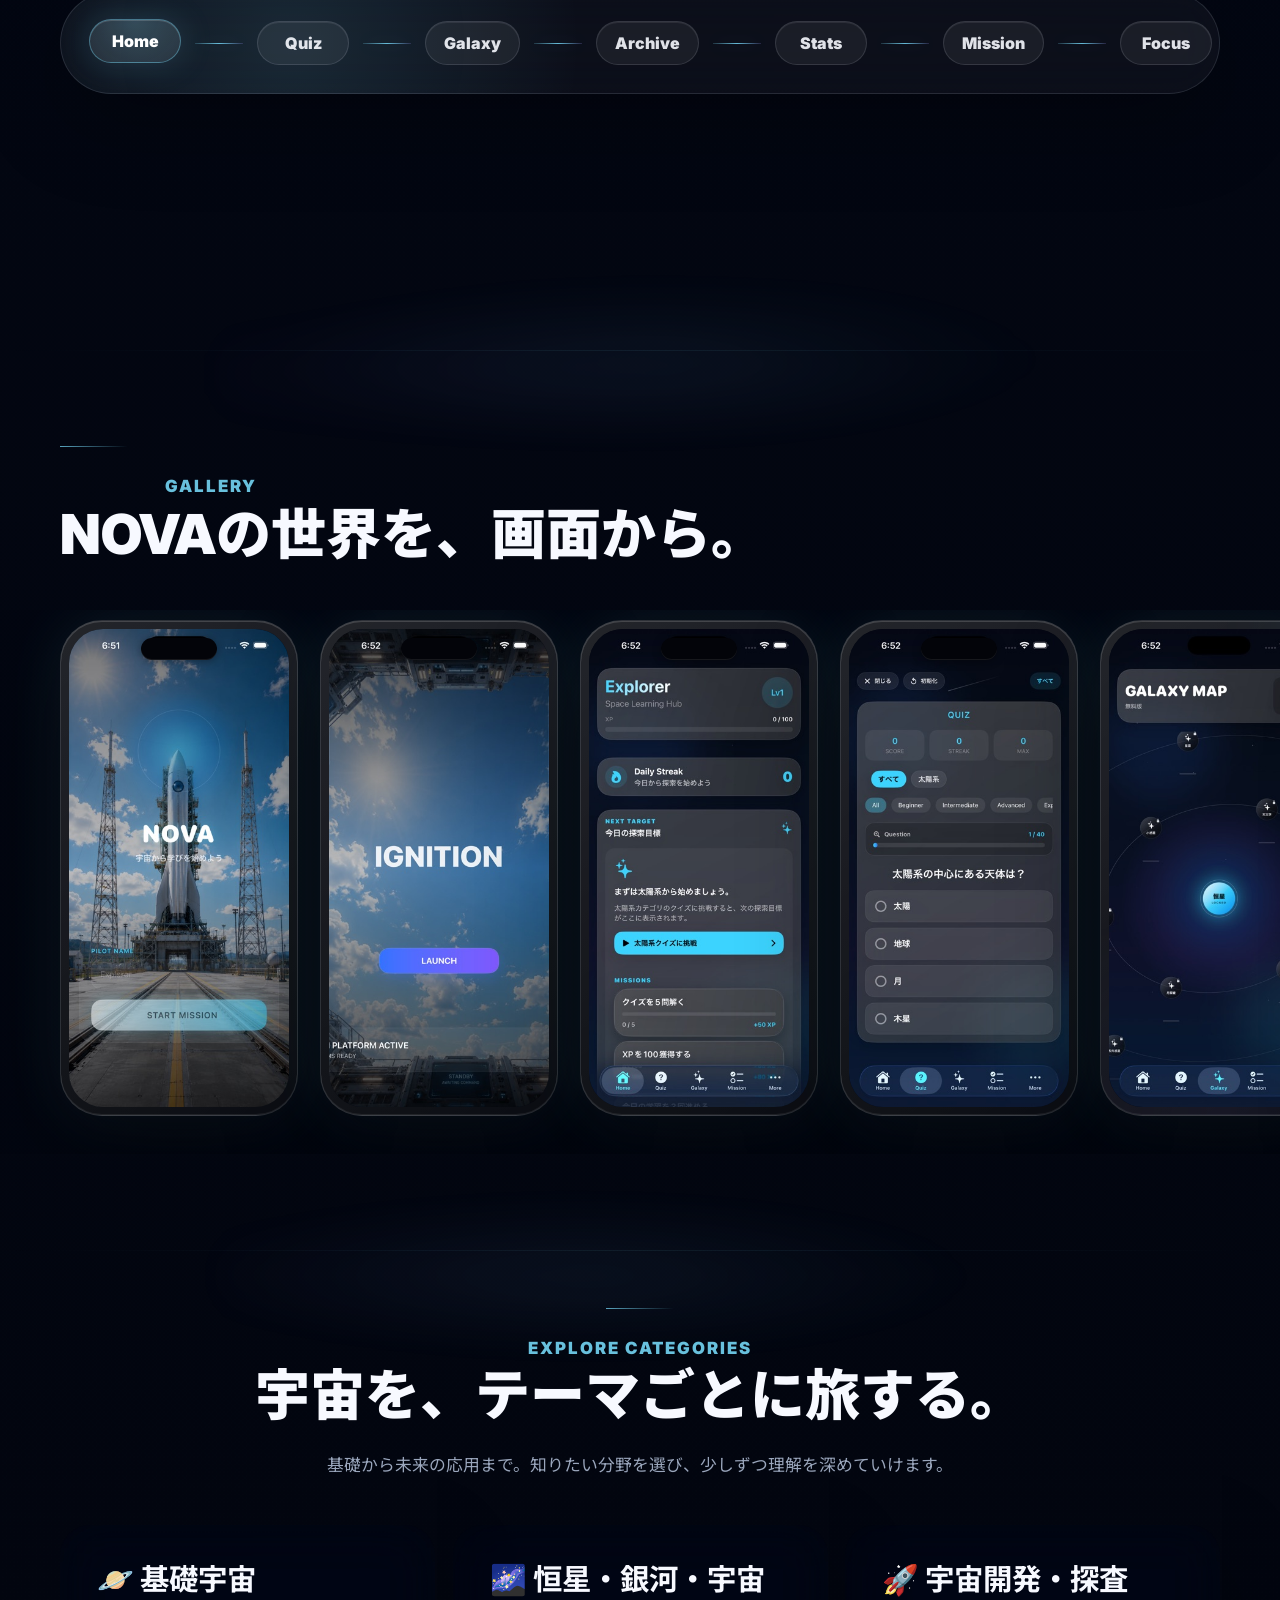
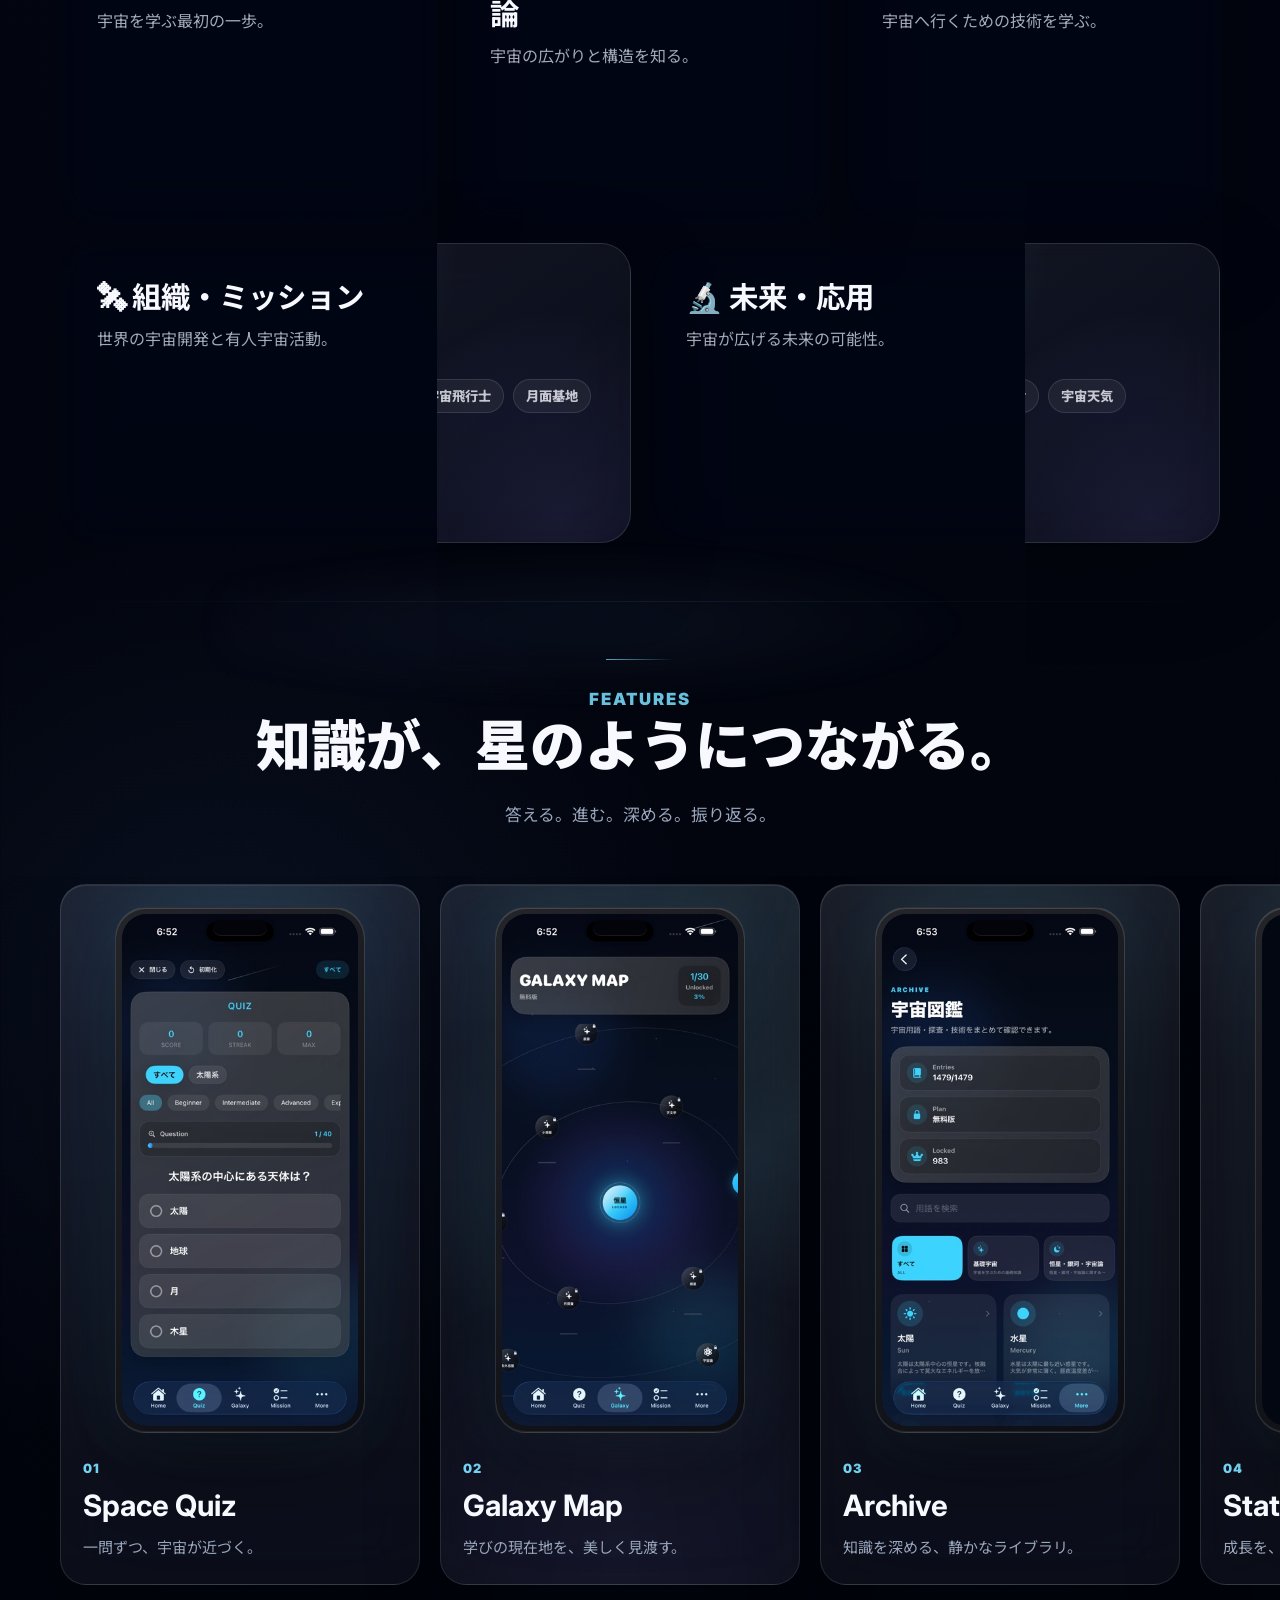
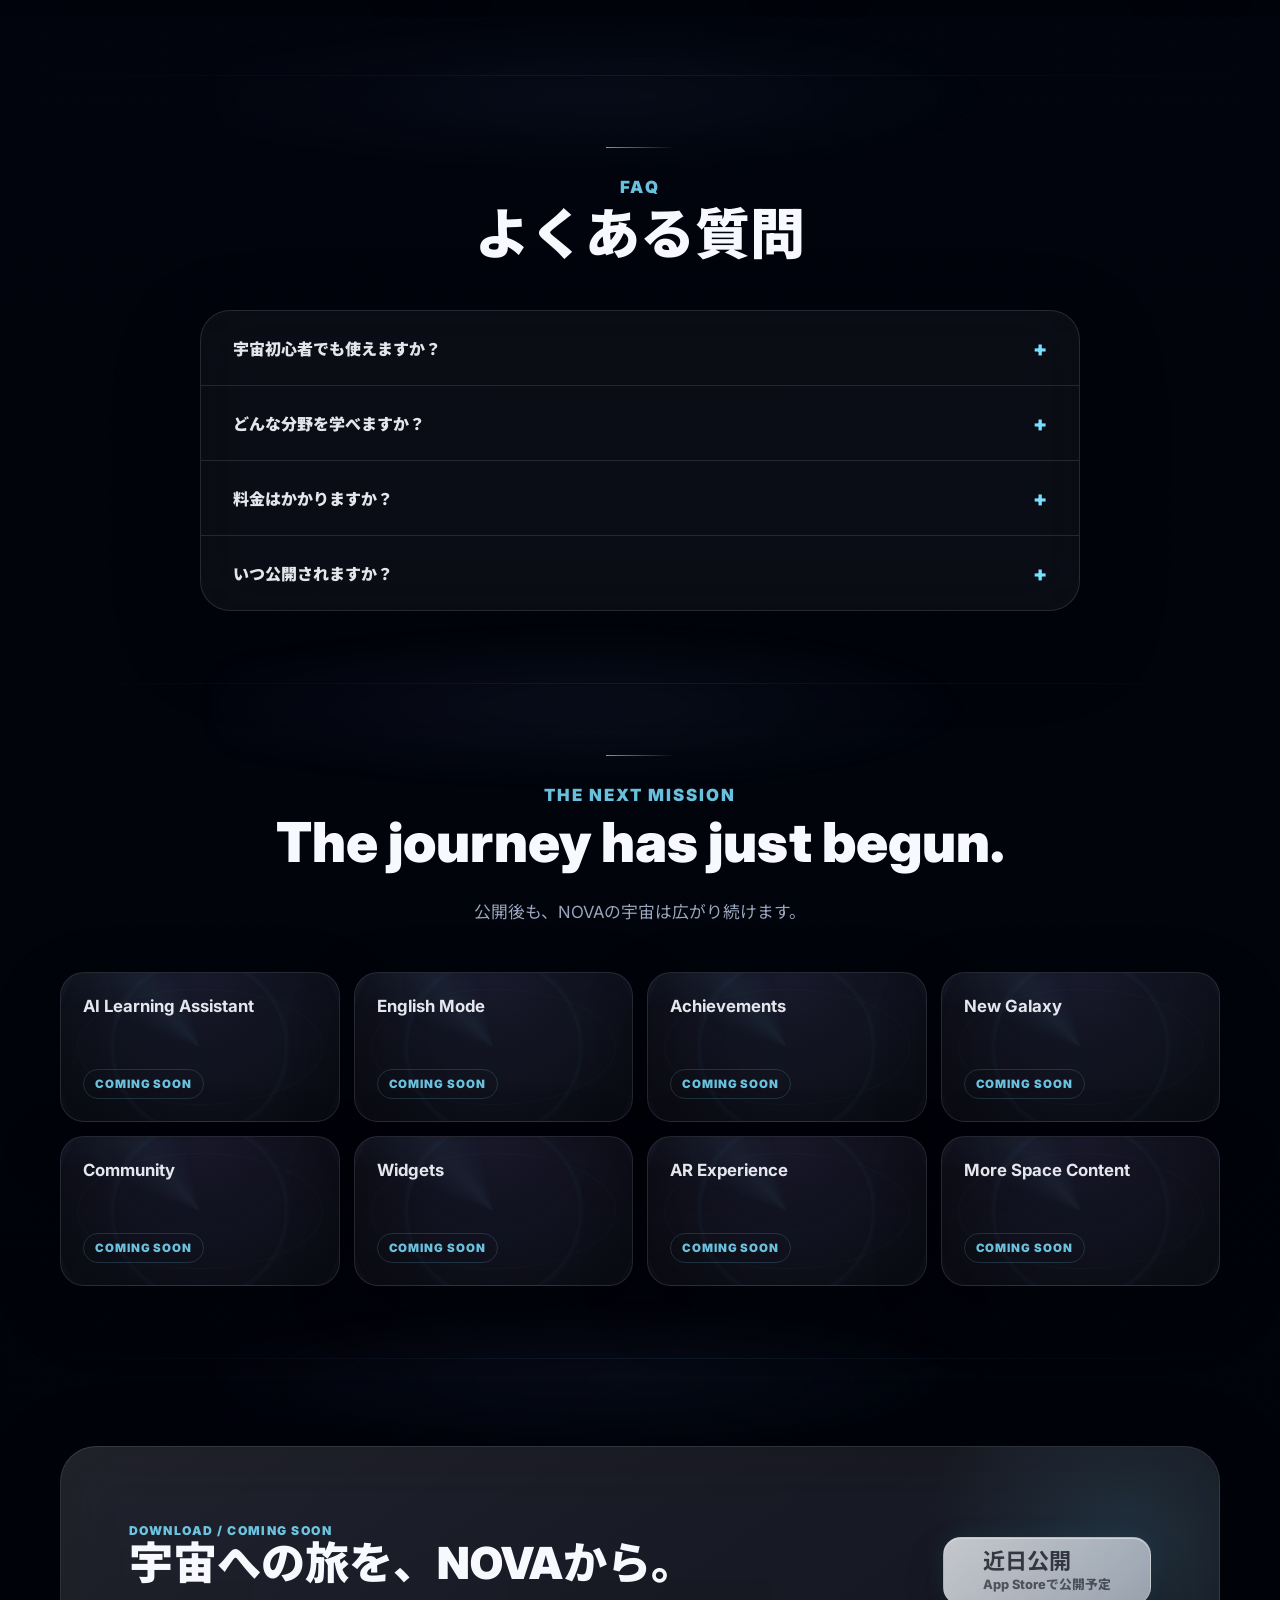
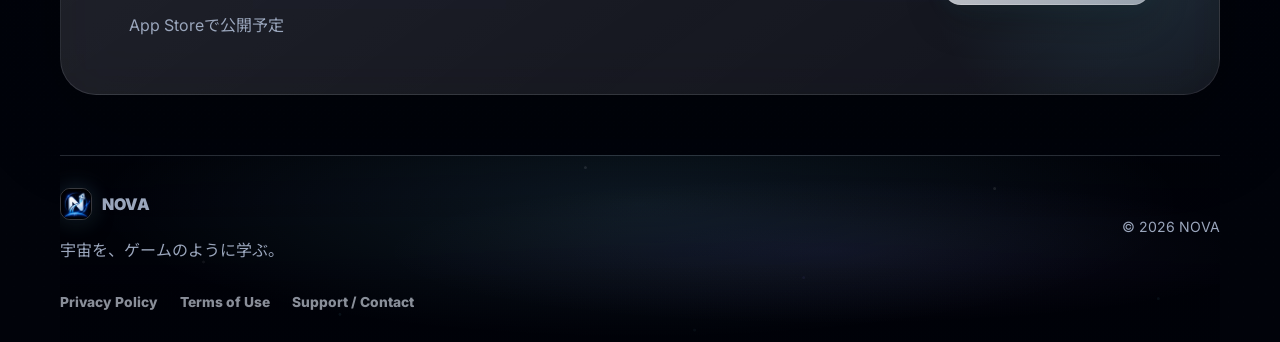
==== commit d4d15306: "Add files via upload" ====
--- a/NOVA.html
+++ b/NOVA.html
@@ -1,6 +1,15 @@
 <!DOCTYPE html>
 <html lang="ja">
 <head>
+  <!-- Google tag (gtag.js) -->
+  <script async src="https://www.googletagmanager.com/gtag/js?id=G-BCL8Q9KKXL"></script>
+  <script>
+    window.dataLayer = window.dataLayer || [];
+    function gtag(){dataLayer.push(arguments);}
+    gtag('js', new Date());
+
+    gtag('config', 'G-BCL8Q9KKXL');
+  </script>
   <meta charset="UTF-8">
   <meta name="viewport" content="width=device-width, initial-scale=1.0">
   <title>NOVA | Learn Space Like a Game</title>
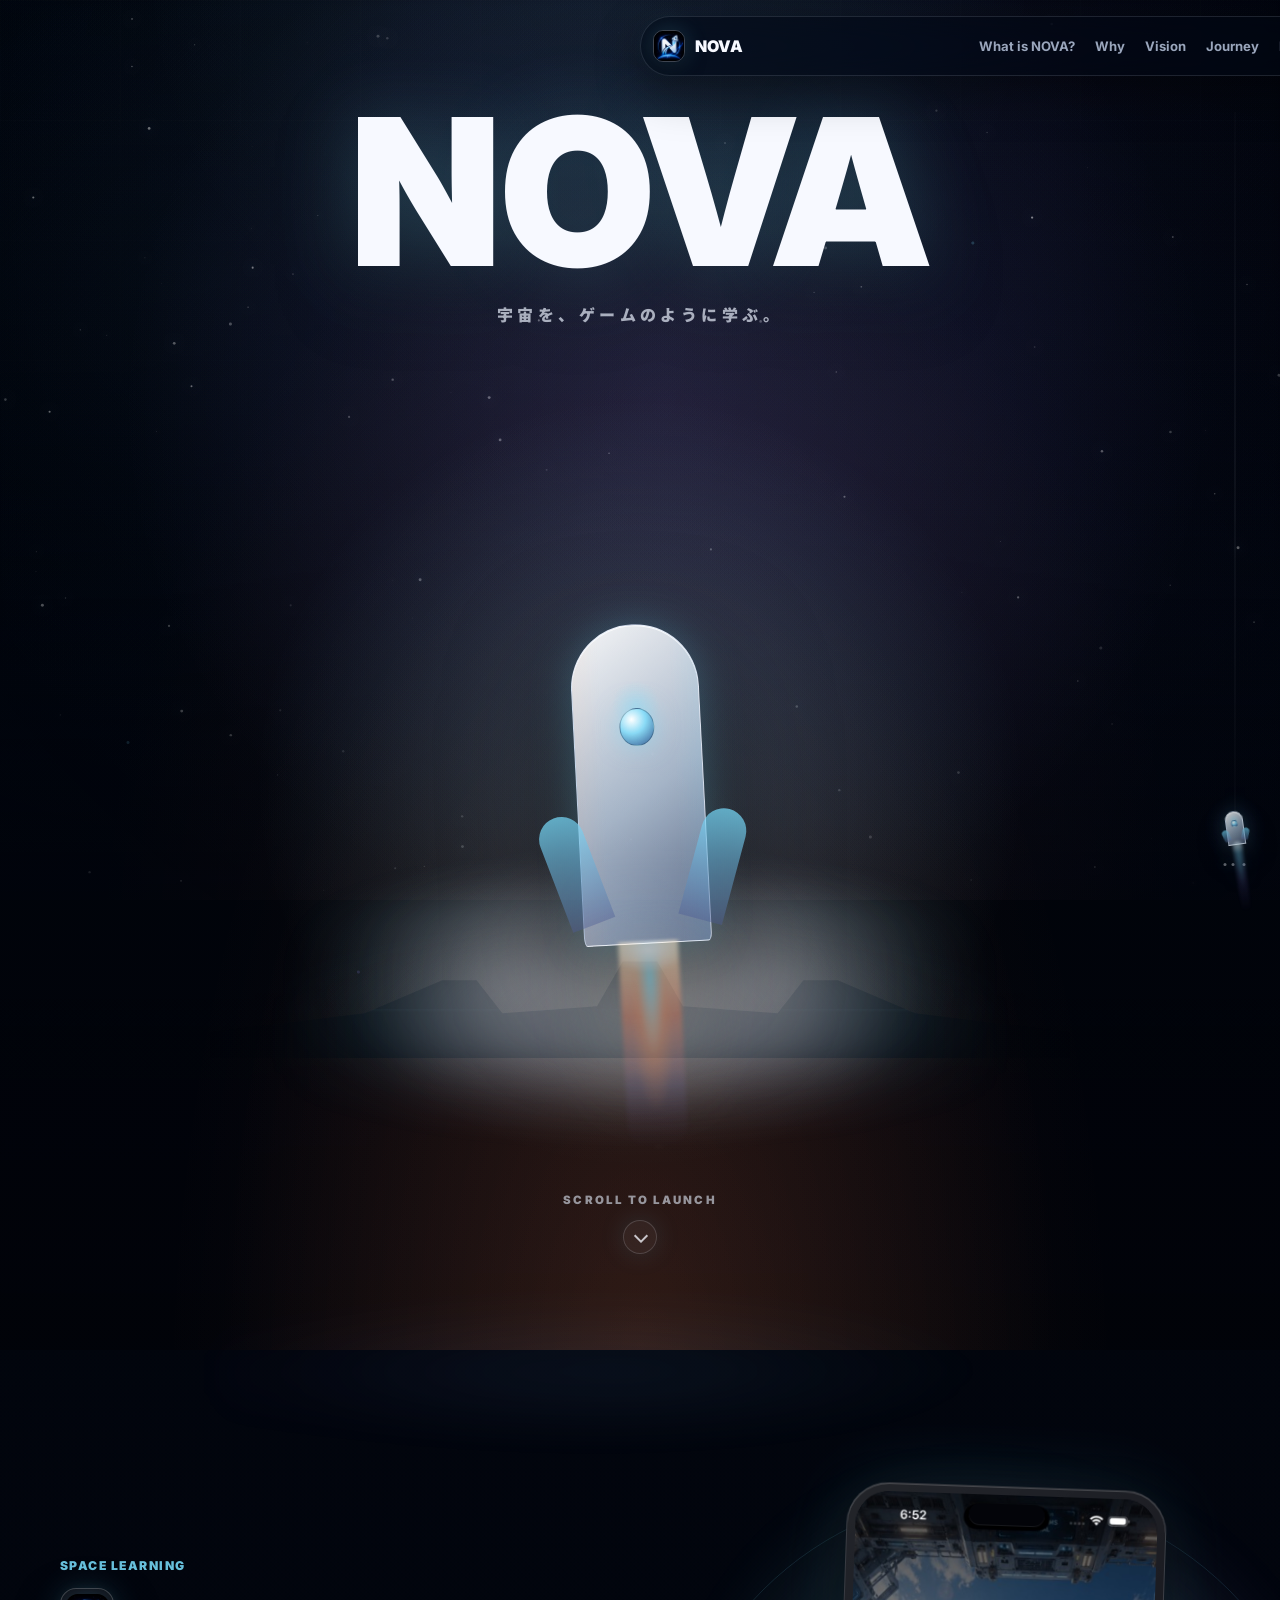
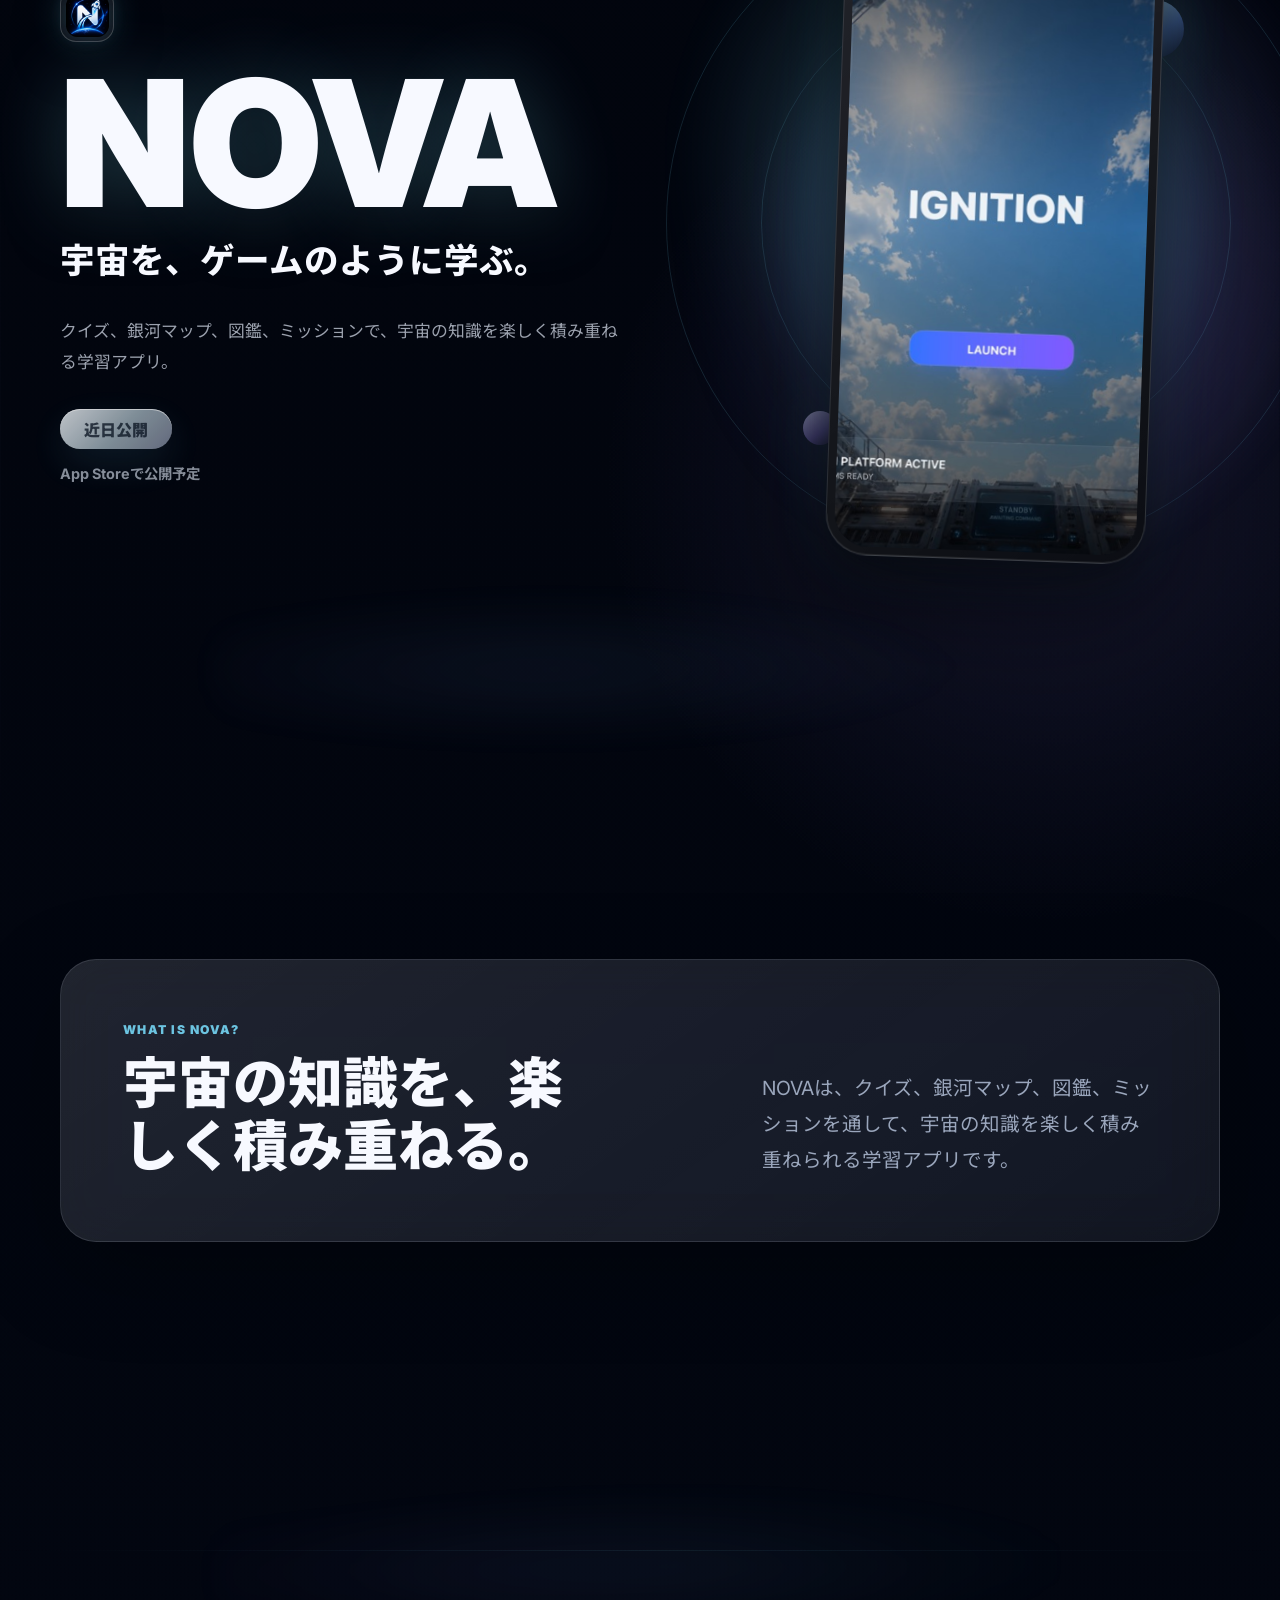
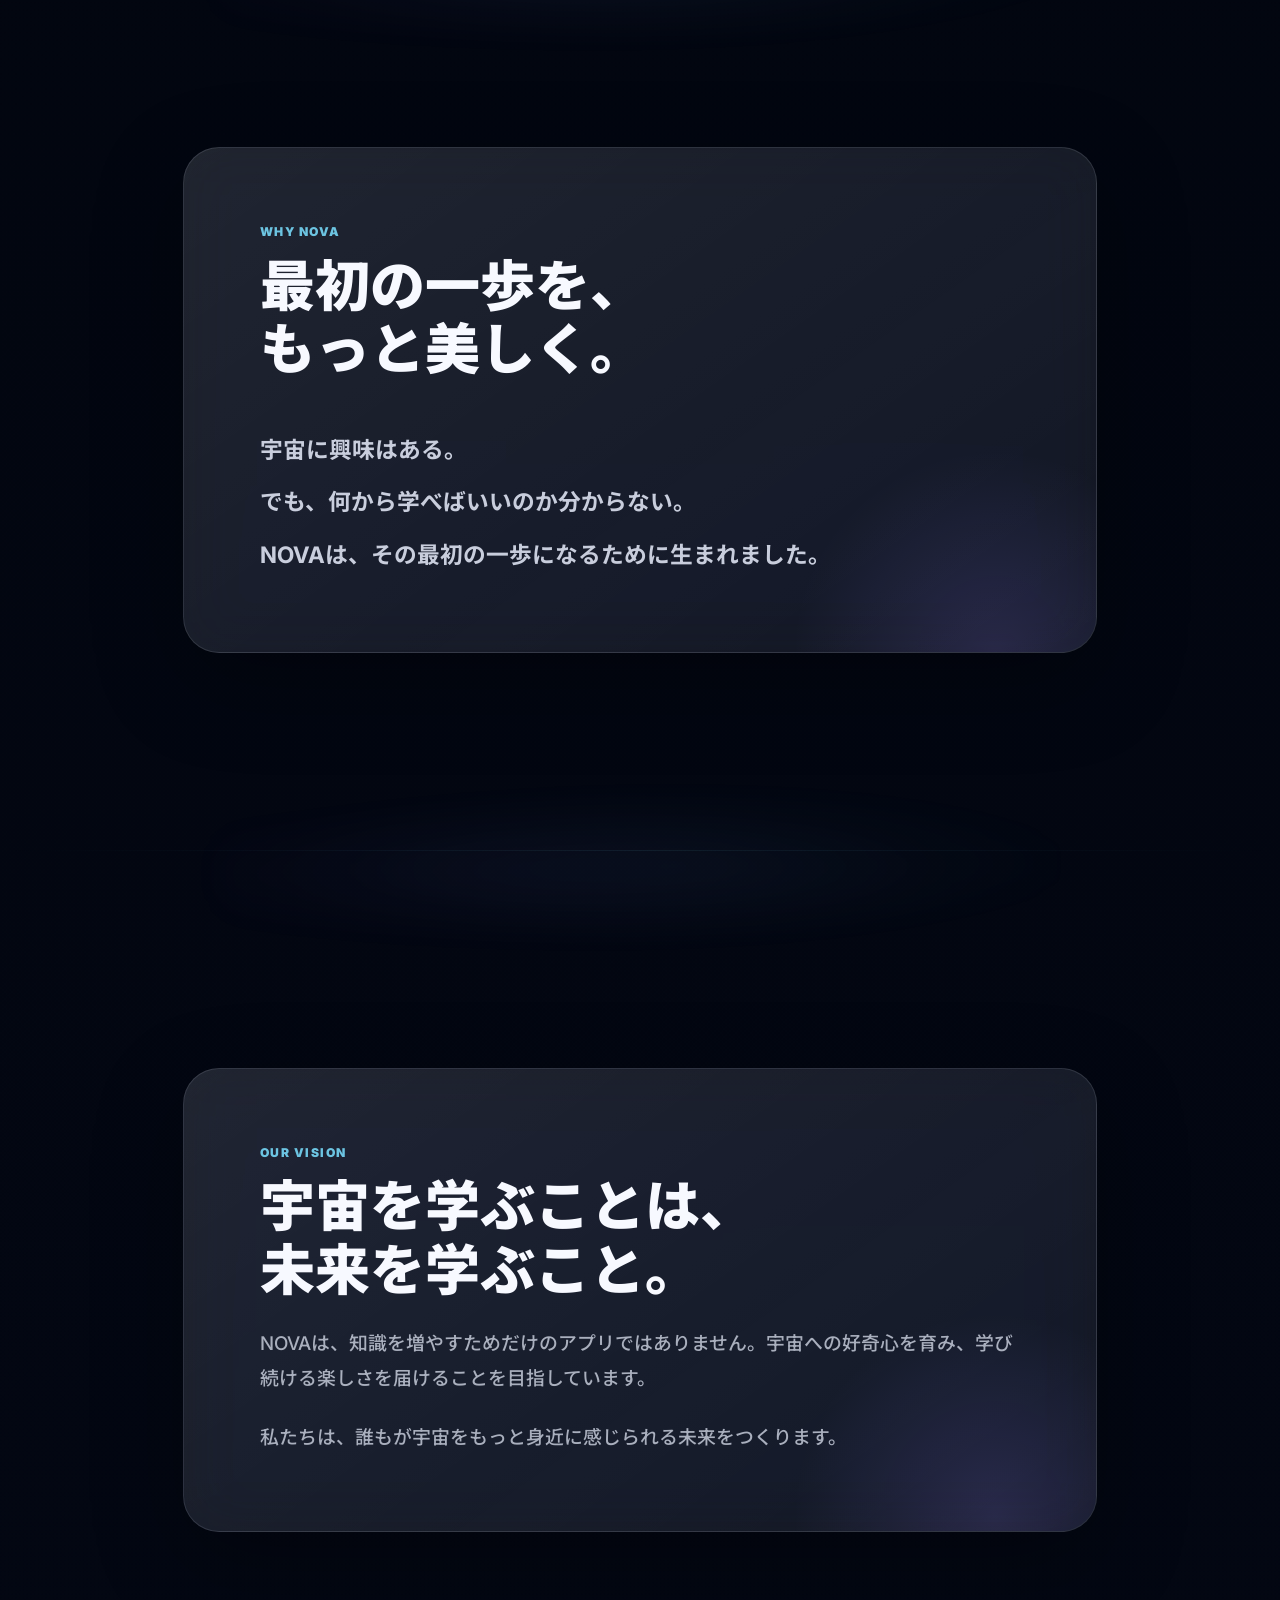
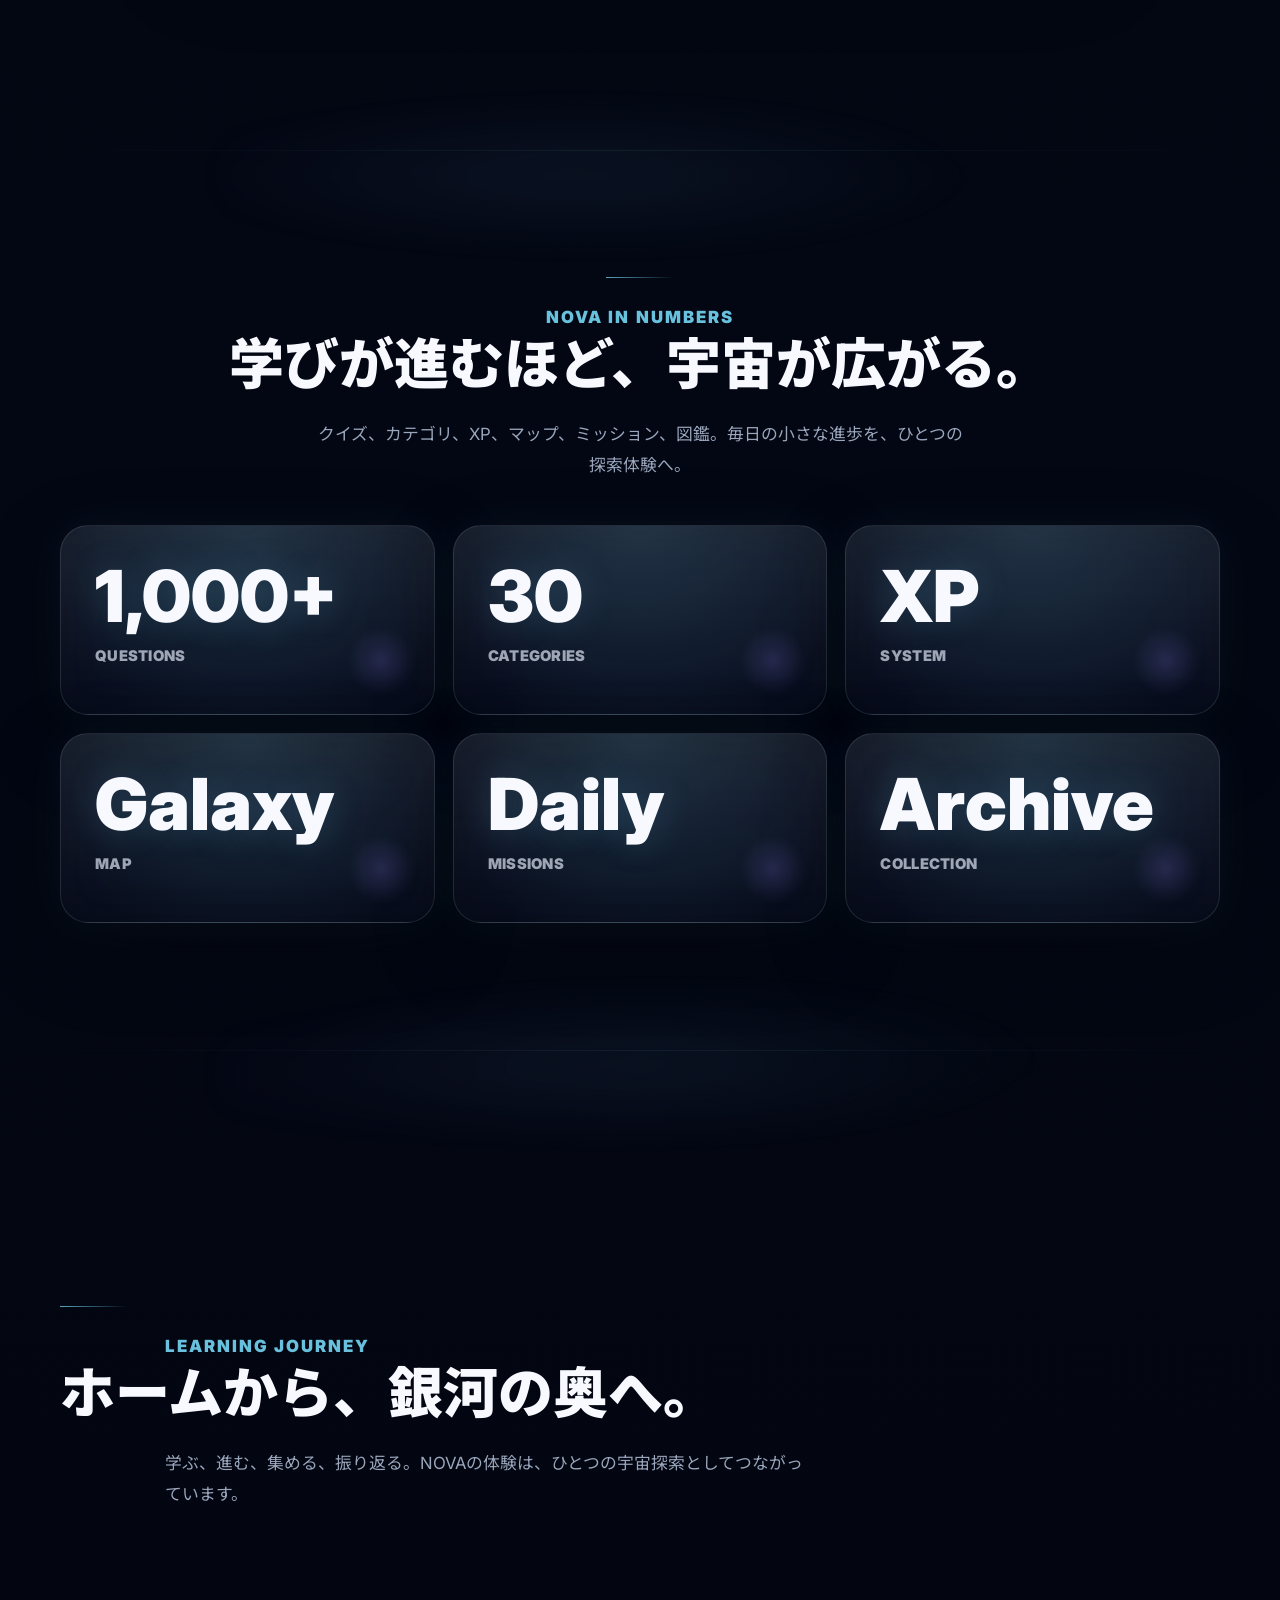
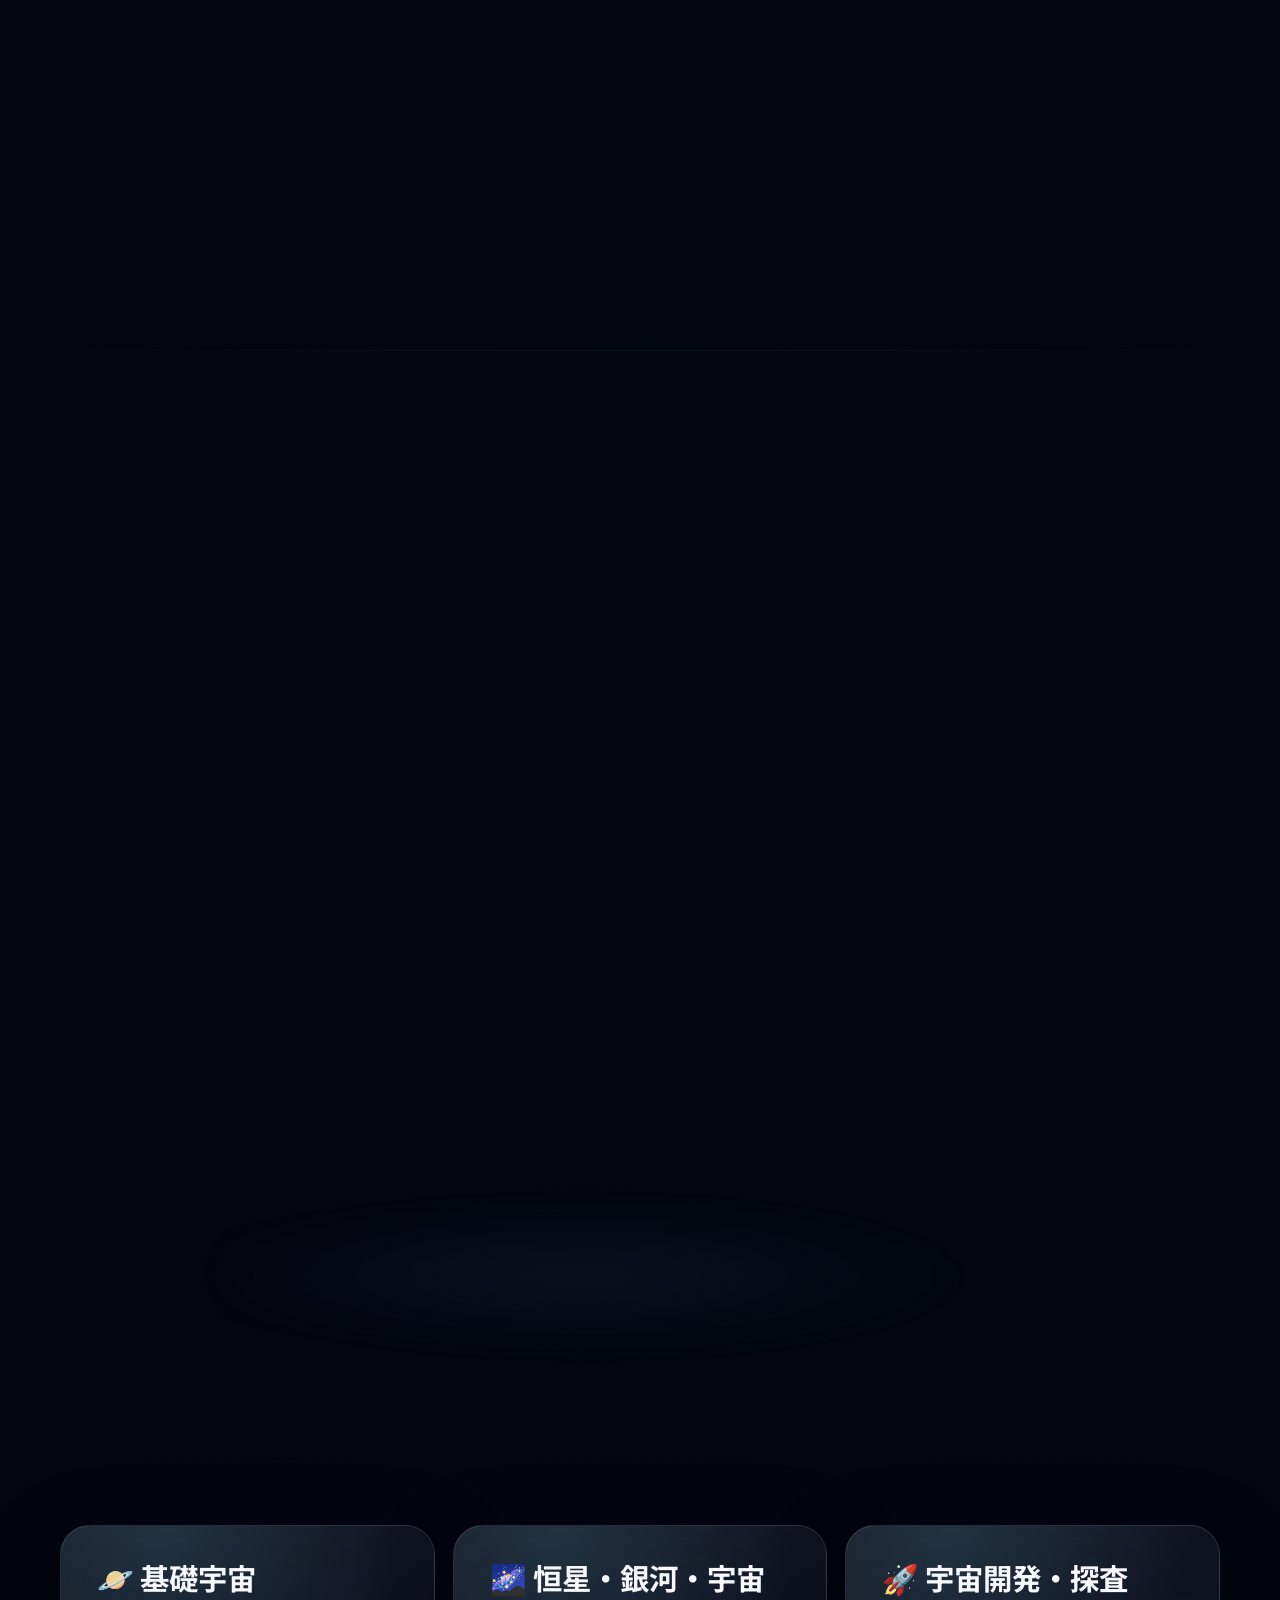
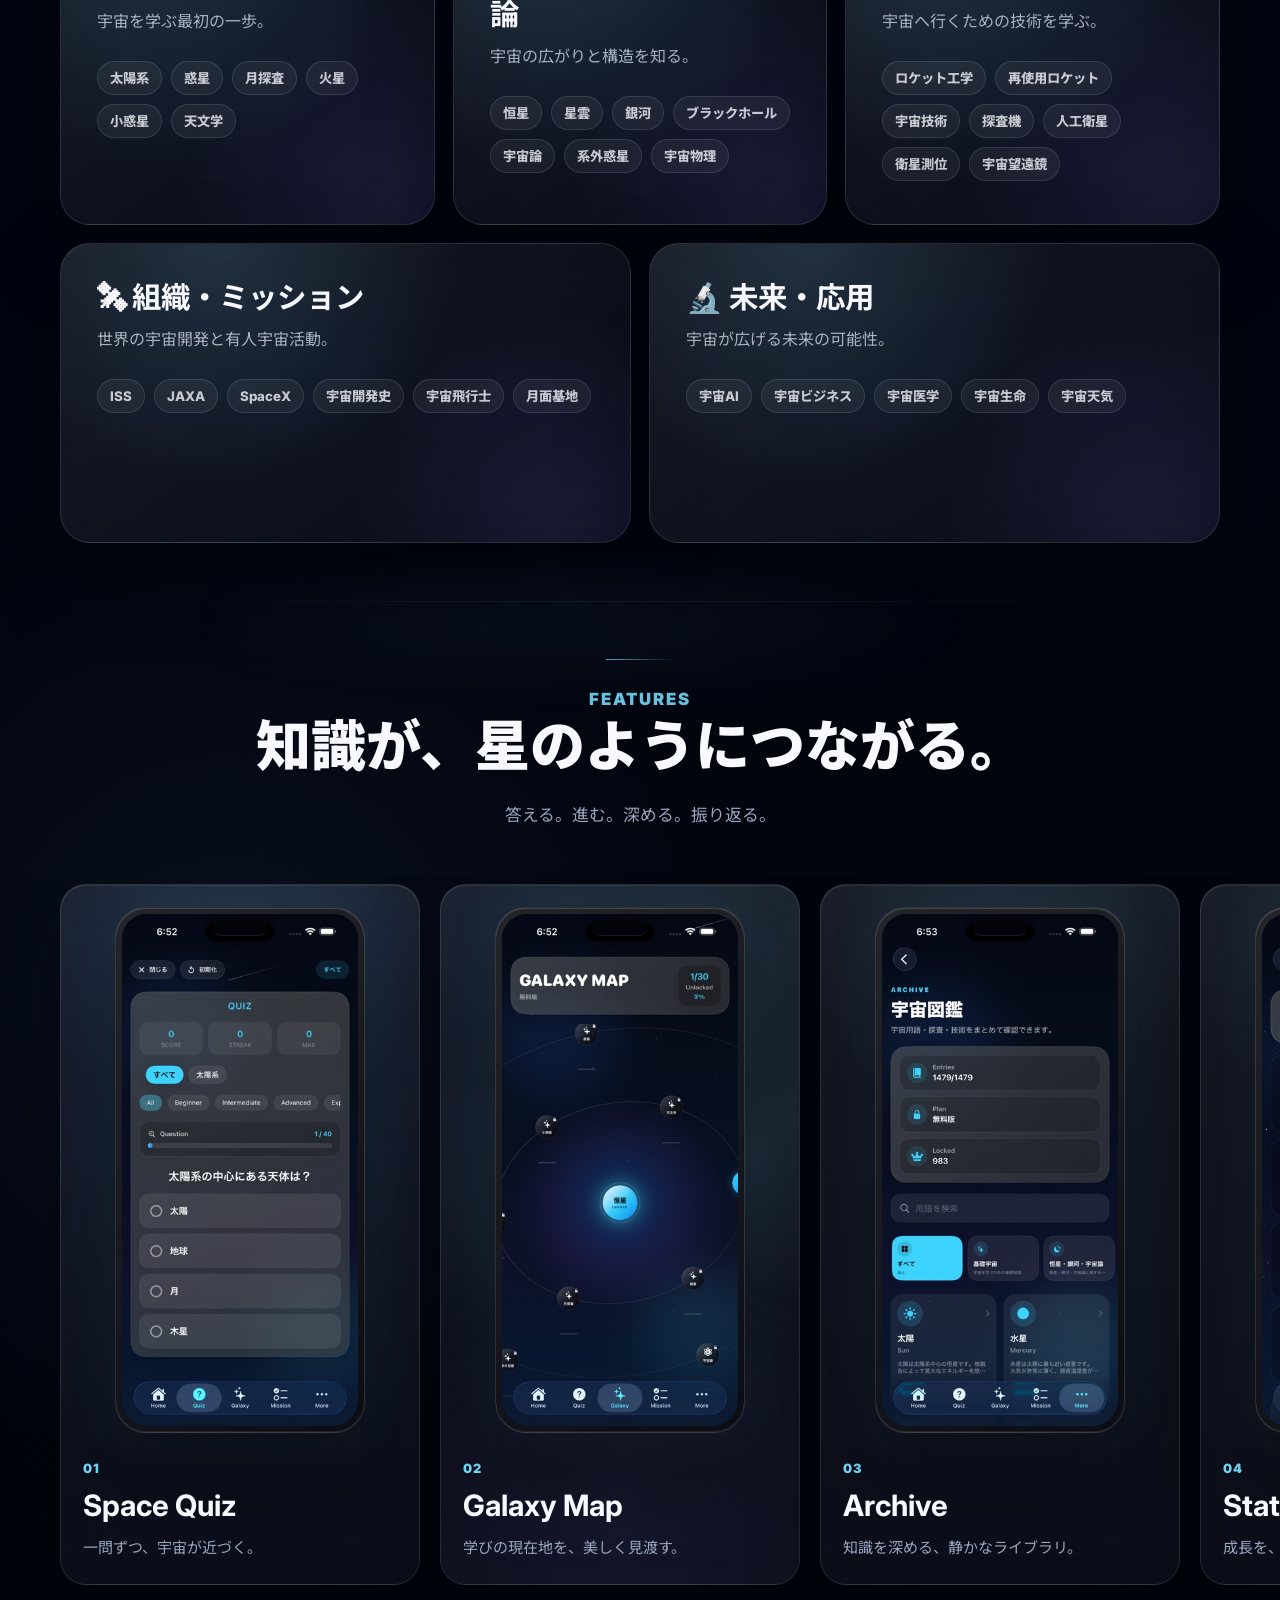
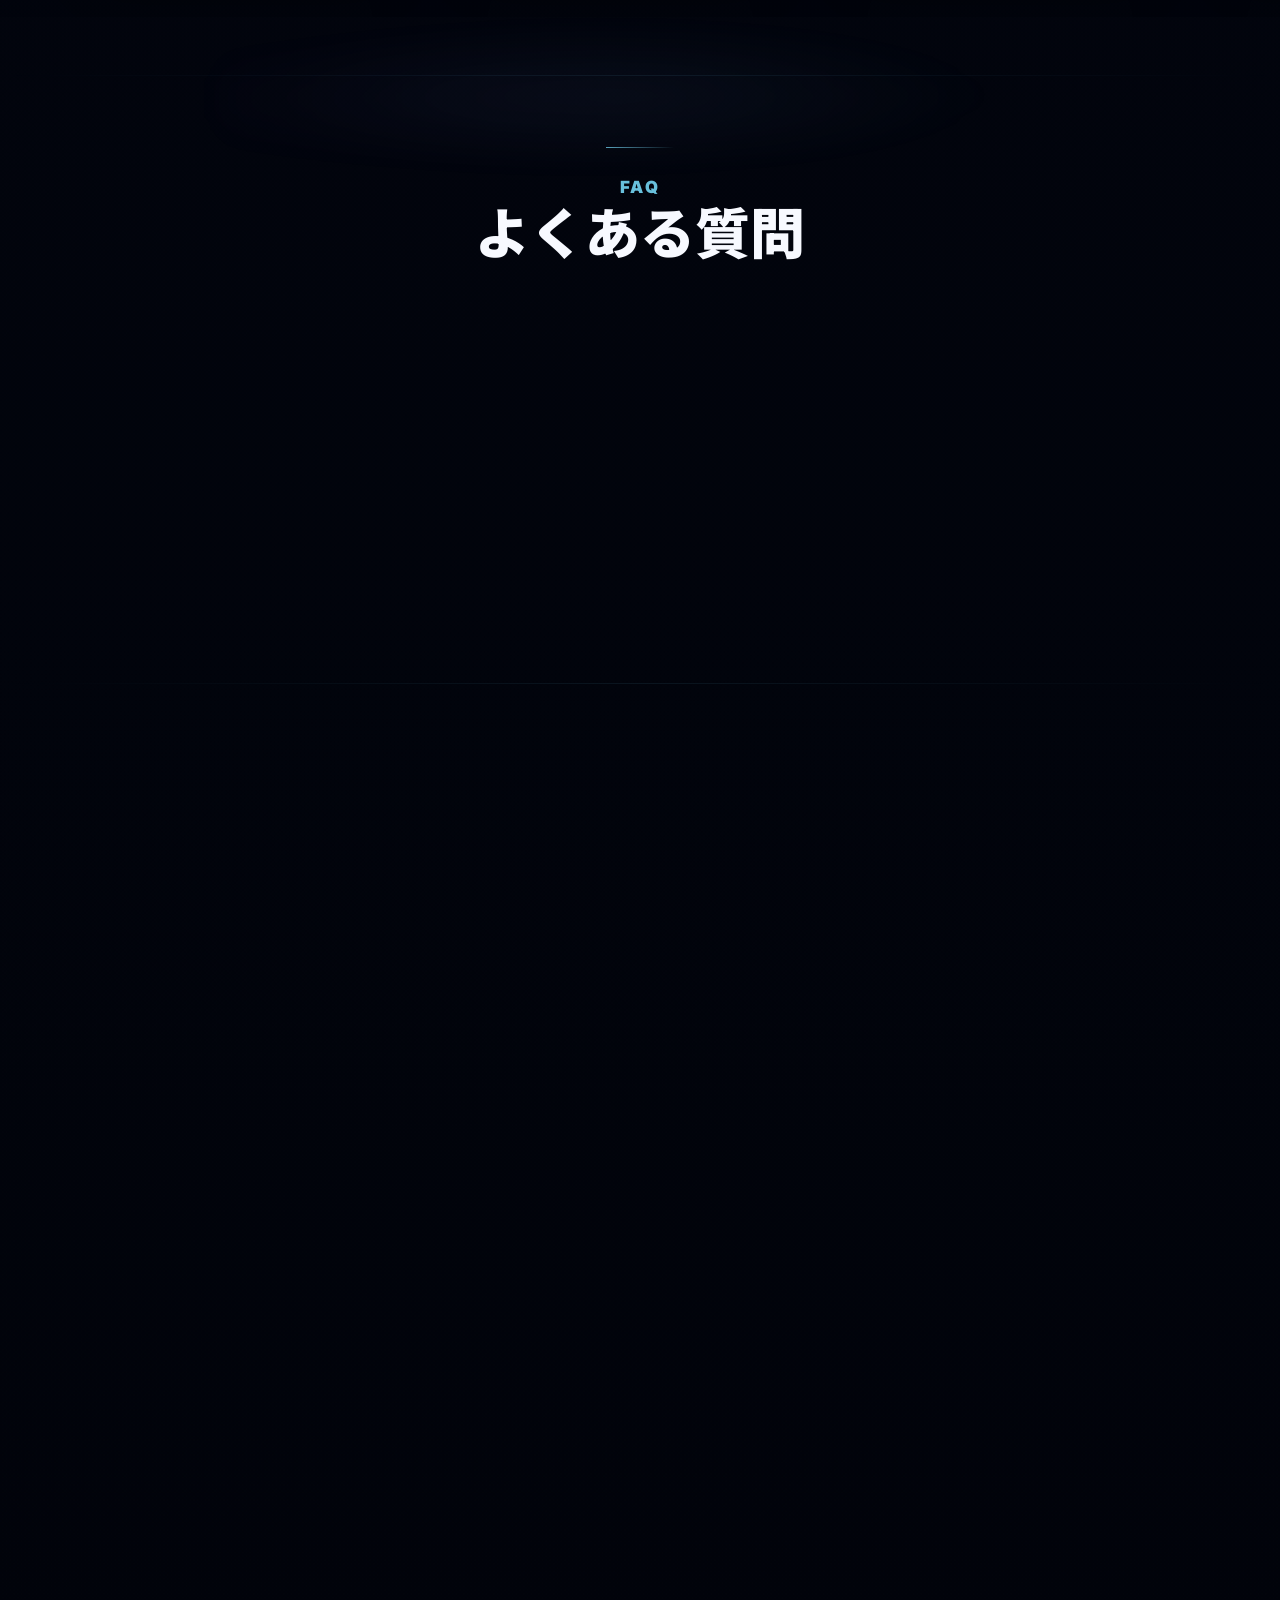
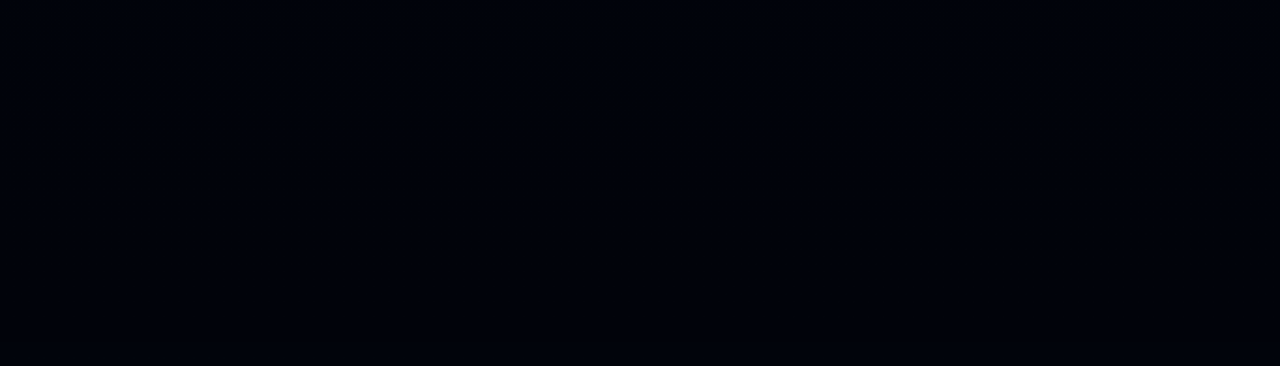
==== commit 92b16877: "Add files via upload" ====
--- a/NOVA.html
+++ b/NOVA.html
@@ -17,15 +17,16 @@
   <meta name="keywords" content="NOVA, 宇宙, Space, 学習アプリ, Quiz, Galaxy, Astronomy, Space Learning">
   <meta name="author" content="NOVA">
   <meta name="theme-color" content="#050816">
+  <meta property="og:type" content="website">
   <meta property="og:title" content="NOVA | Learn Space Like a Game">
-  <meta property="og:description" content="NOVA is an interactive platform that lets you learn astronomy, planets, galaxies, and space exploration through beautiful Apple-inspired animations and game-like experiences.">
-  <meta property="og:image" content="og-image.png">
-  <meta property="og:type" content="website">
-  <meta property="og:url" content="NOVA.html">
+  <meta property="og:description" content="Learn space through quizzes, galaxy maps, collections, and missions.">
+  <meta property="og:url" content="https://space-nova.netlify.app/">
+  <meta property="og:image" content="https://space-nova.netlify.app/images/og-image.png">
+  <meta property="og:site_name" content="NOVA">
   <meta name="twitter:card" content="summary_large_image">
   <meta name="twitter:title" content="NOVA | Learn Space Like a Game">
-  <meta name="twitter:description" content="NOVA is an interactive platform that lets you learn astronomy, planets, galaxies, and space exploration through beautiful Apple-inspired animations and game-like experiences.">
-  <meta name="twitter:image" content="og-image.png">
+  <meta name="twitter:description" content="Learn space through quizzes, galaxy maps, collections, and missions.">
+  <meta name="twitter:image" content="https://space-nova.netlify.app/images/og-image.png">
   <link rel="icon" type="image/png" href="favicon.png">
   <link rel="apple-touch-icon" href="画像/NOVA.png">
   <link rel="preconnect" href="https://fonts.googleapis.com">
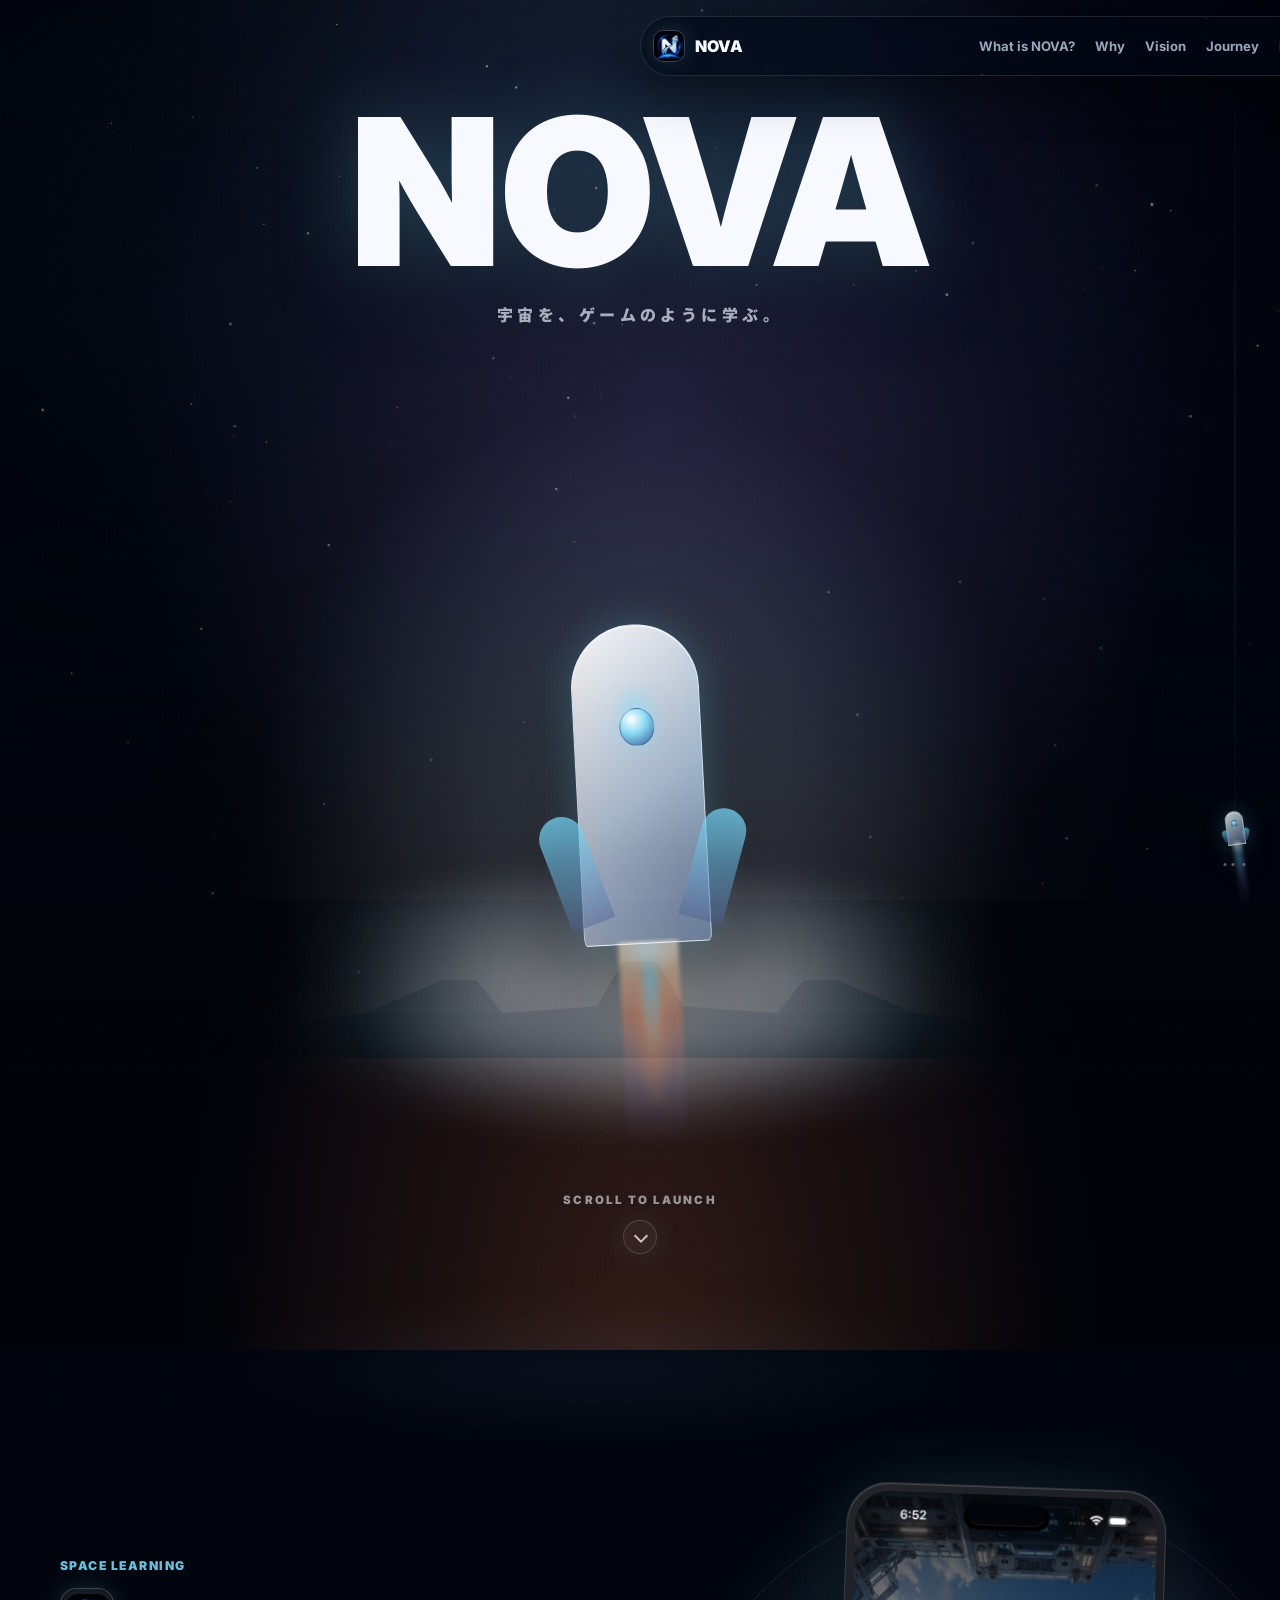
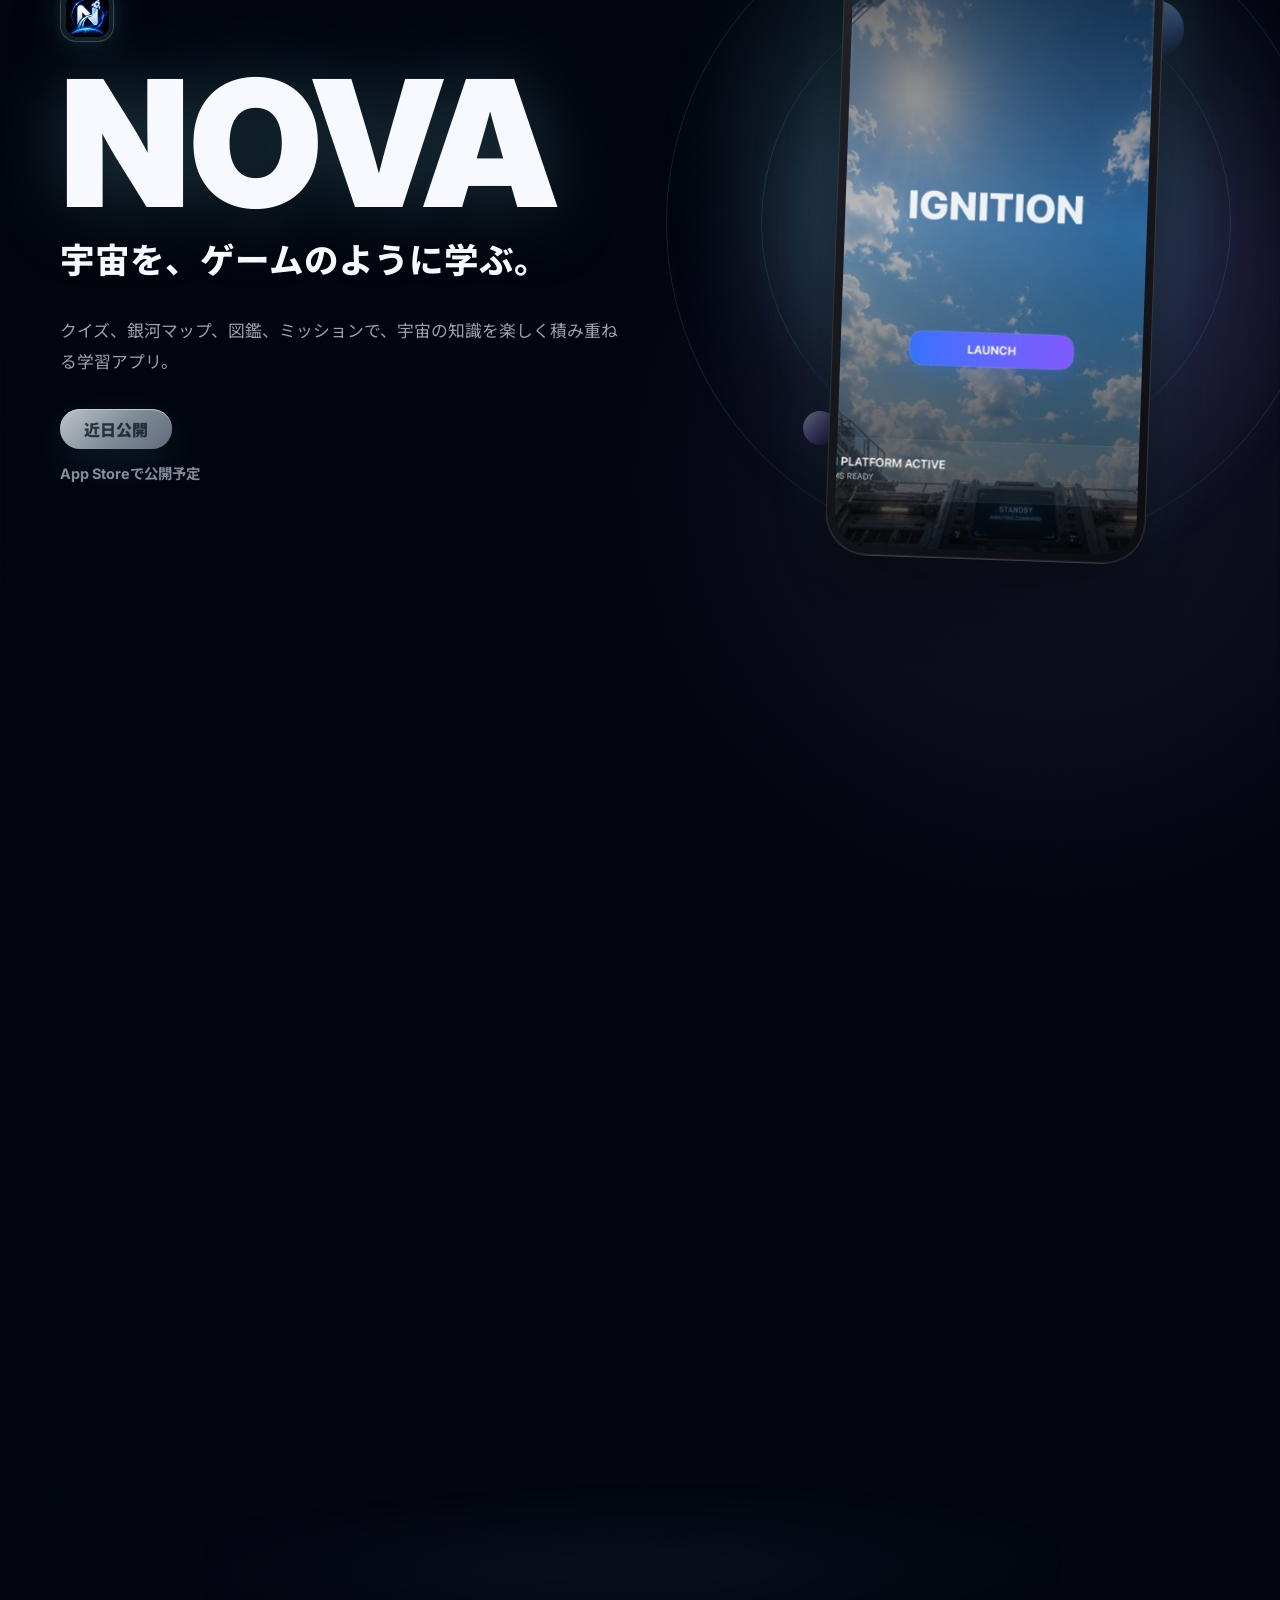
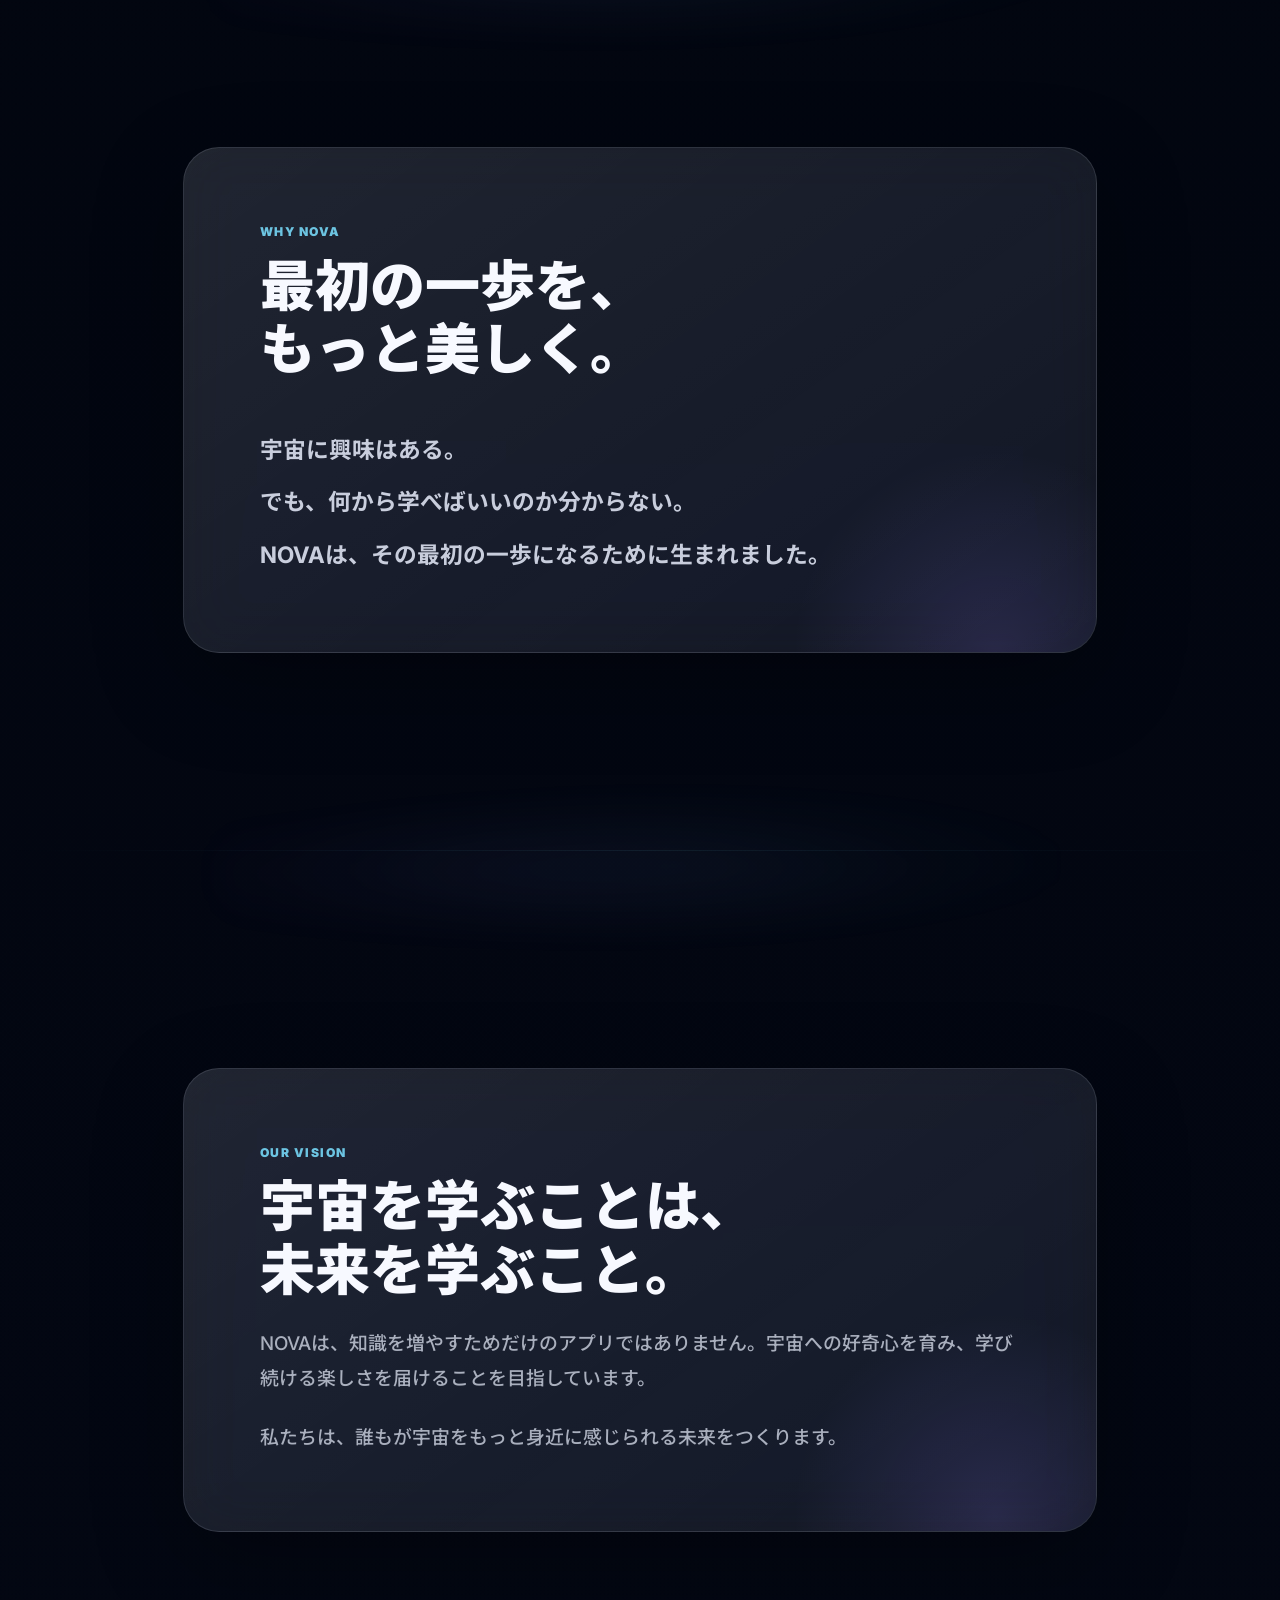
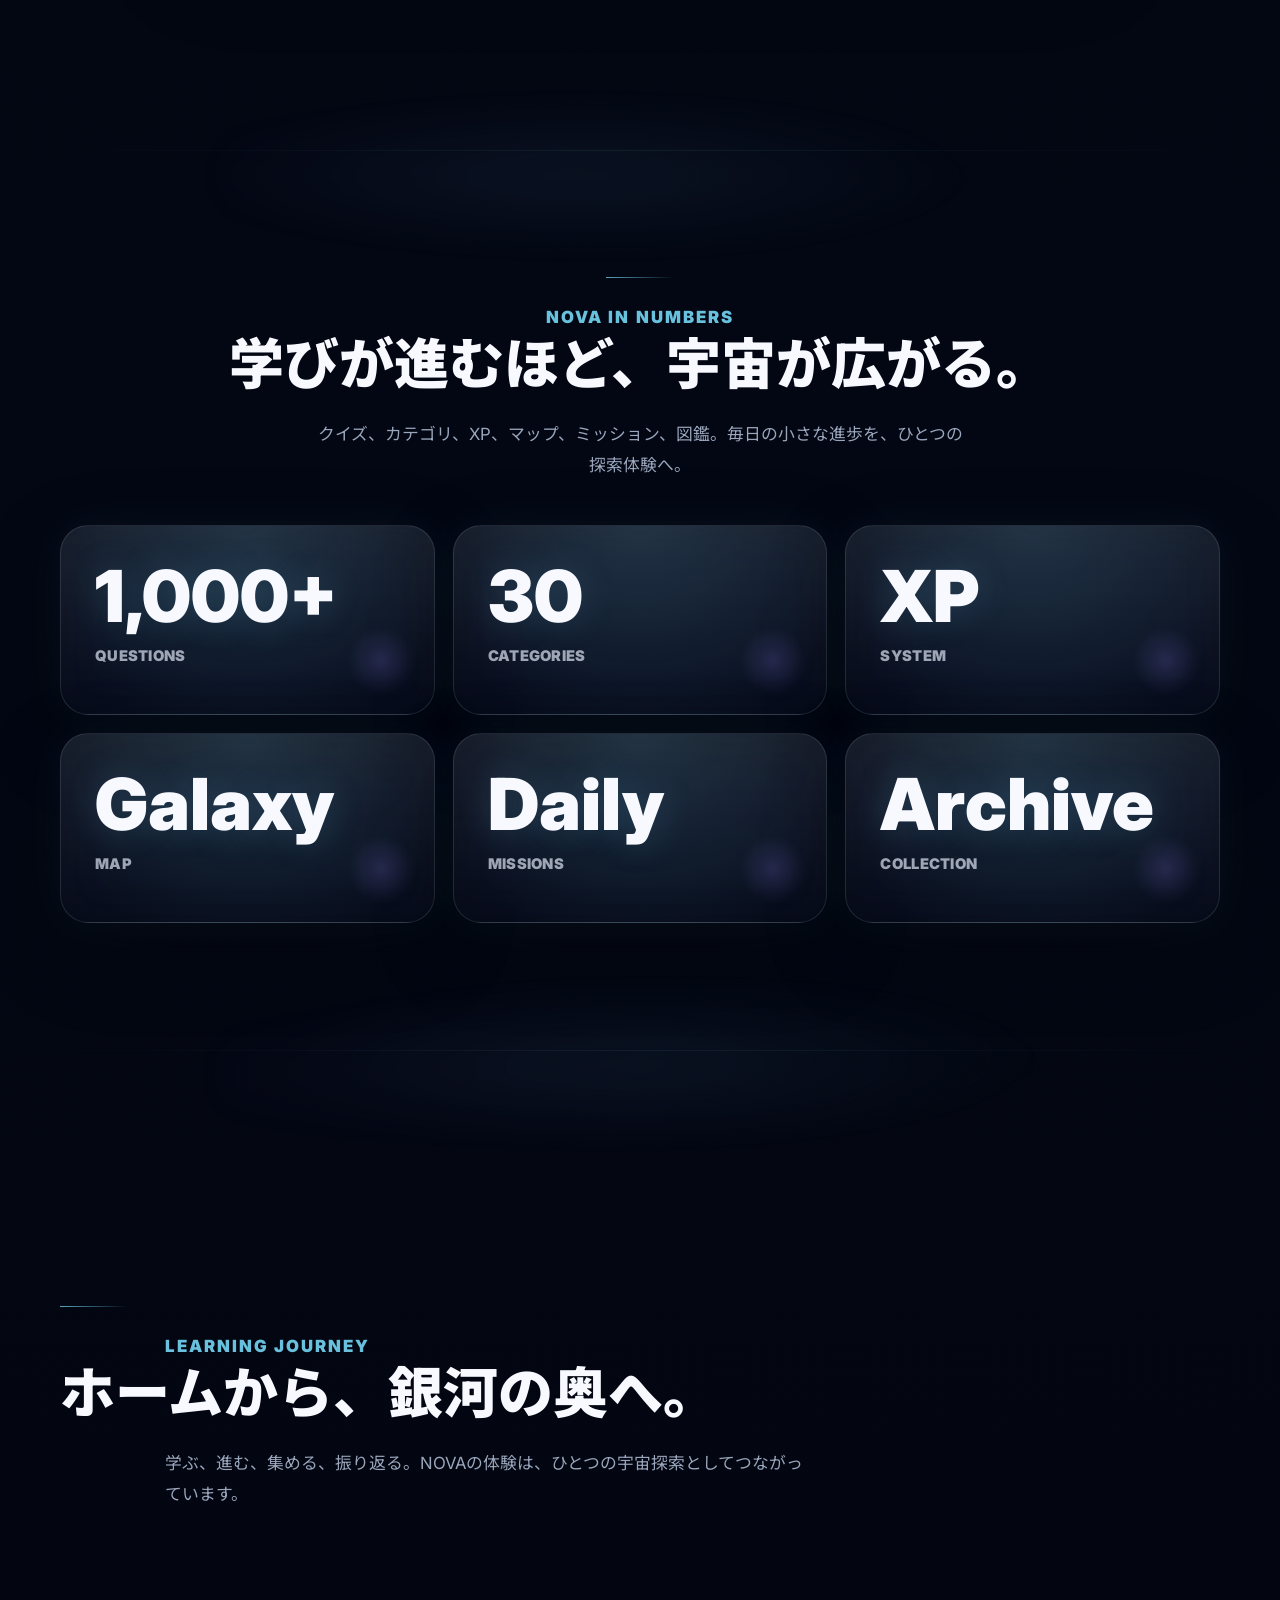
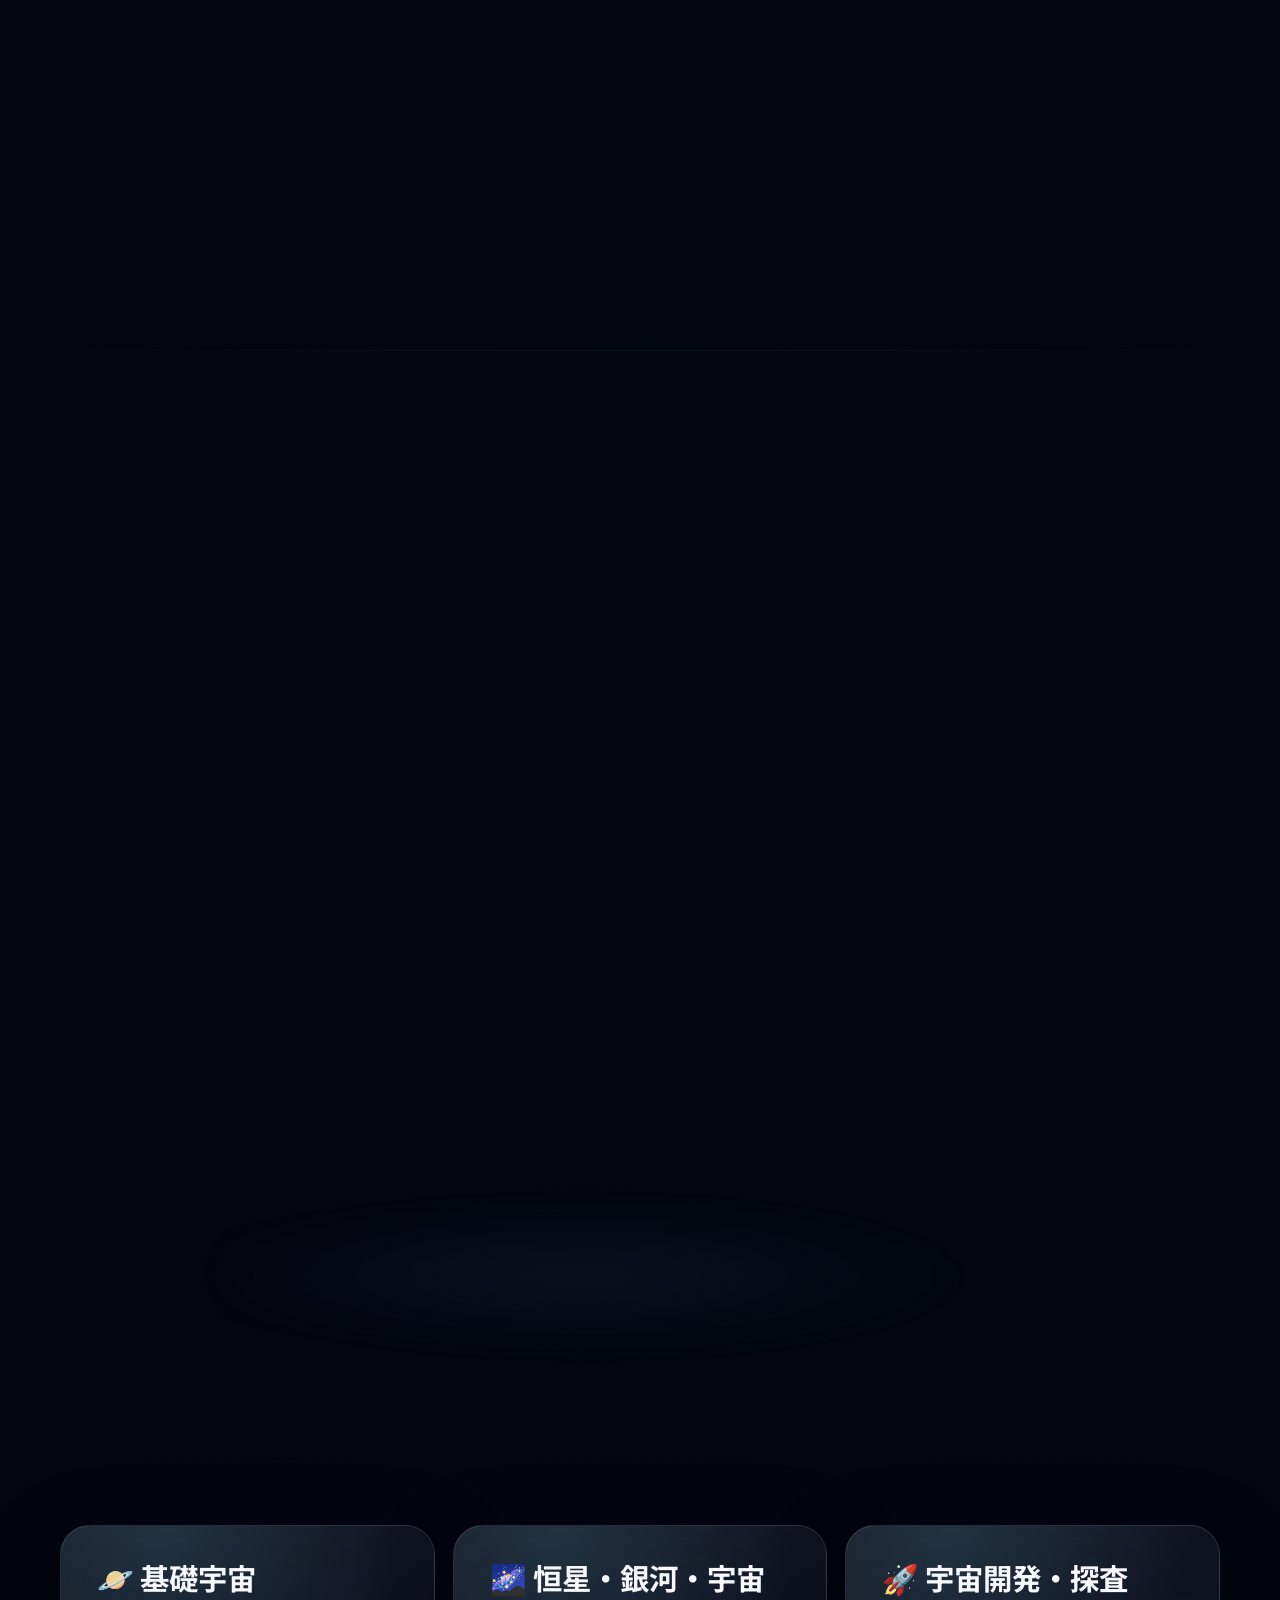
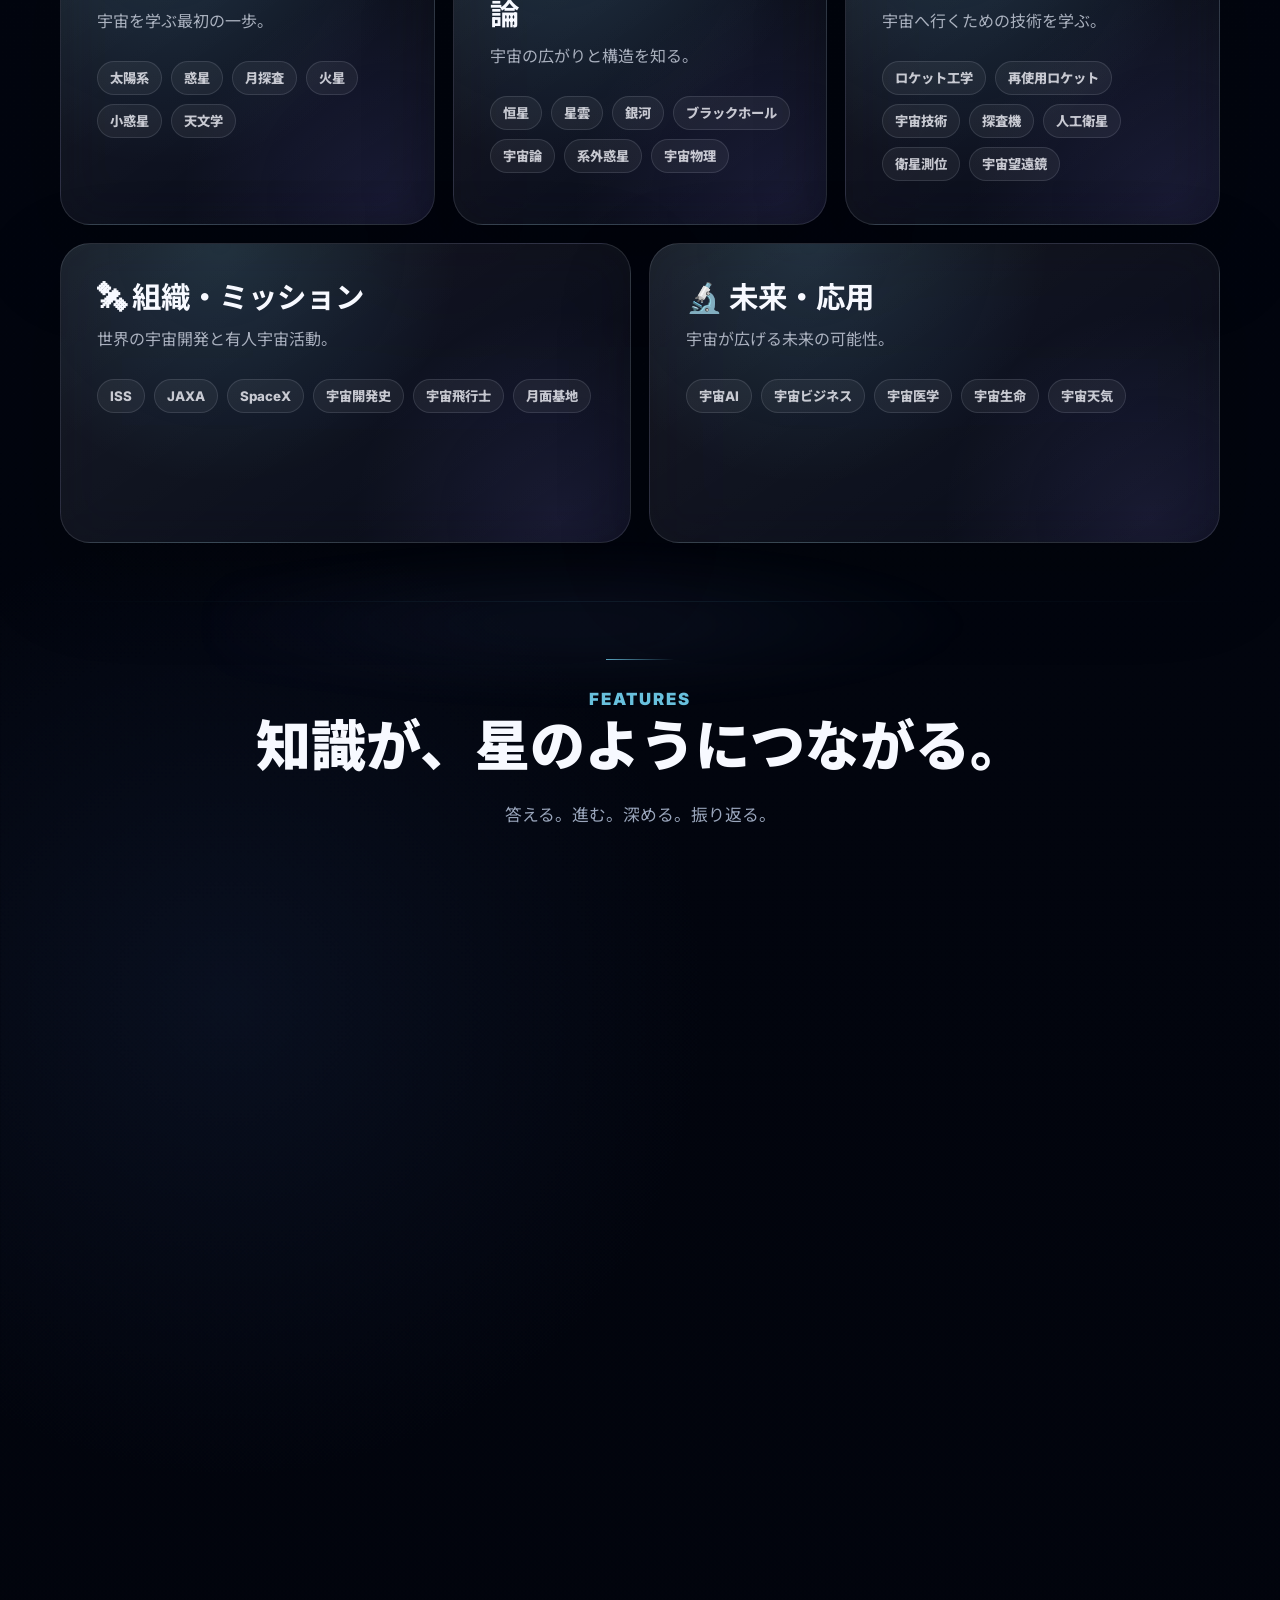
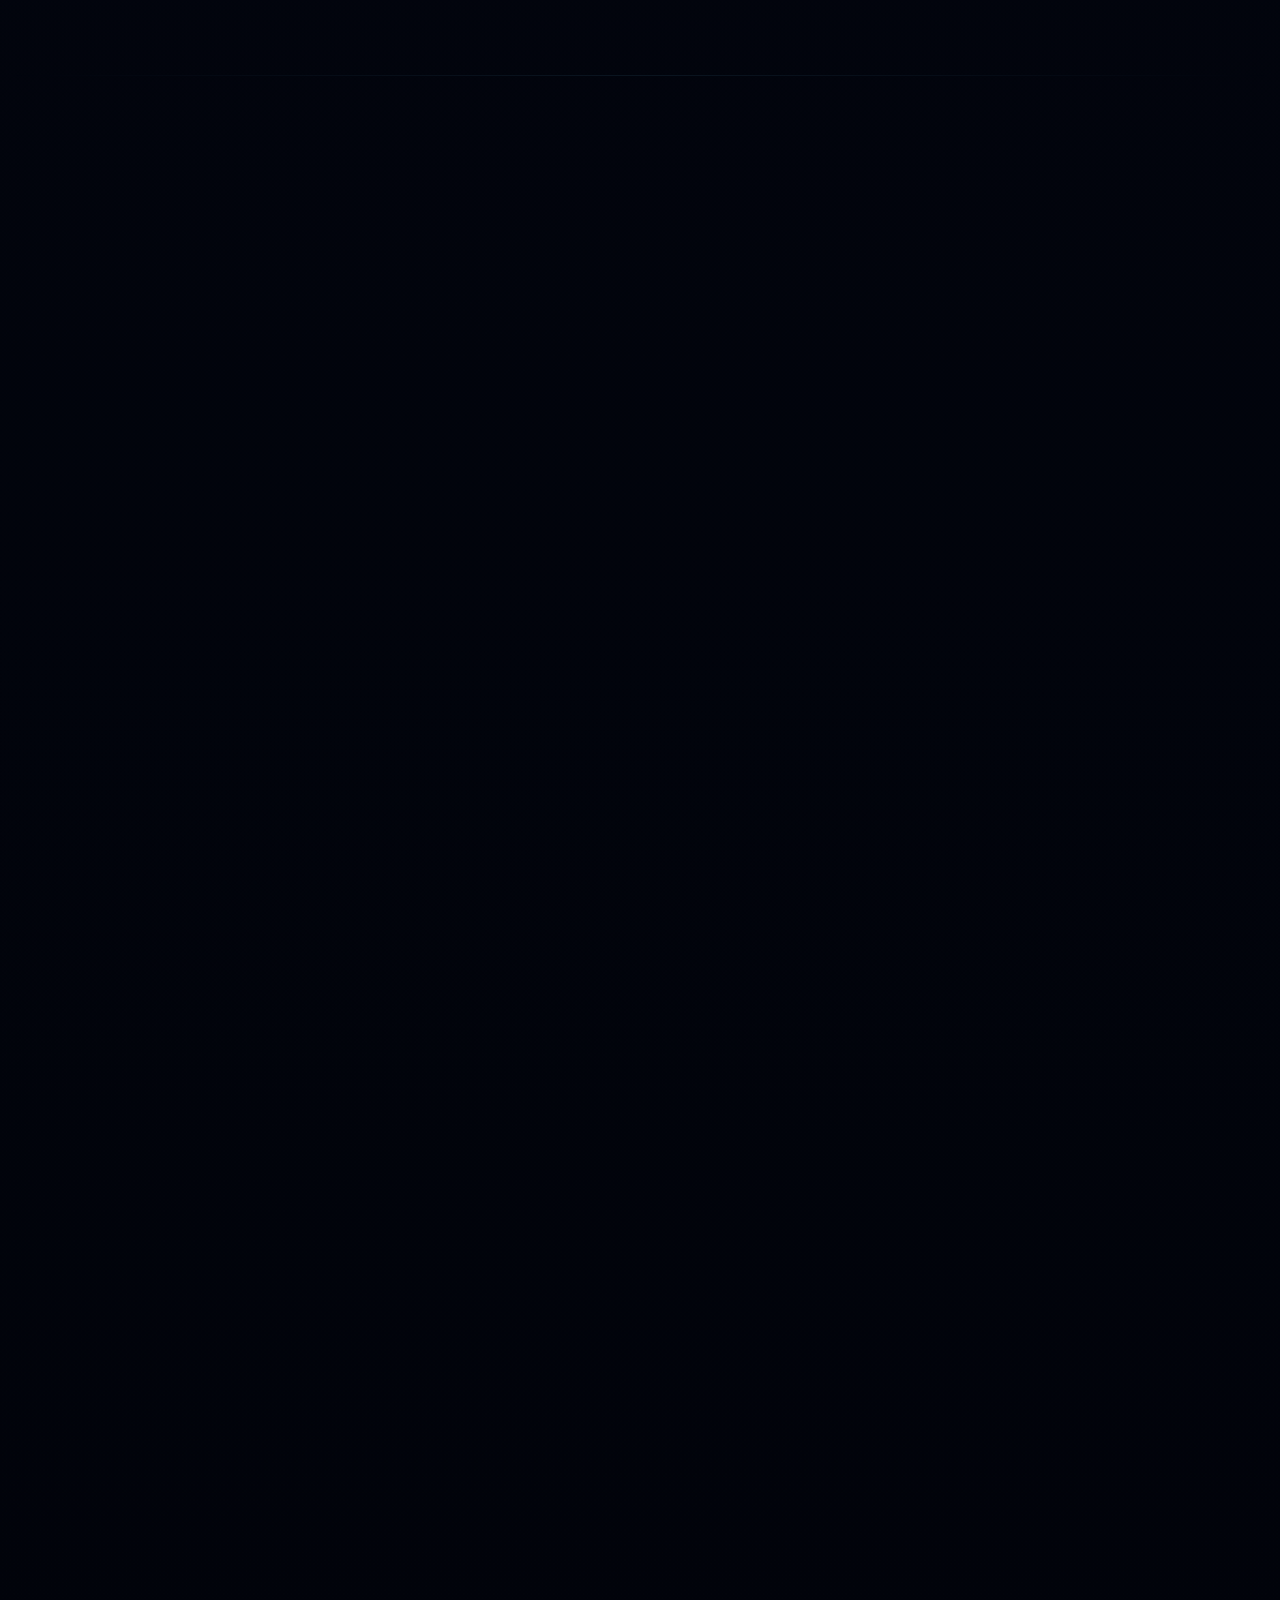
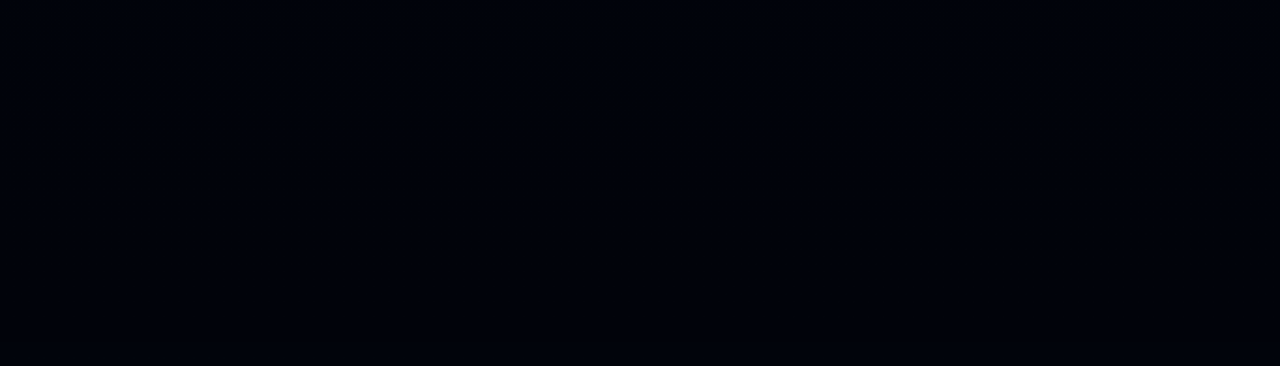
==== commit 84f71d1e: "Add files via upload" ====
--- a/NOVA.html
+++ b/NOVA.html
@@ -28,10 +28,10 @@
   <meta name="twitter:description" content="Learn space through quizzes, galaxy maps, collections, and missions.">
   <meta name="twitter:image" content="https://space-nova.netlify.app/images/og-image.png">
   <link rel="icon" type="image/png" href="favicon.png">
-  <link rel="apple-touch-icon" href="画像/NOVA.png">
+  <link rel="apple-touch-icon" href="images/NOVA.png">
   <link rel="preconnect" href="https://fonts.googleapis.com">
   <link rel="preconnect" href="https://fonts.gstatic.com" crossorigin>
-  <link rel="preload" as="image" href="画像/optimized/LaunchView-660.jpg" imagesrcset="画像/optimized/LaunchView-360.jpg 360w, 画像/optimized/LaunchView-660.jpg 660w" imagesizes="(max-width: 680px) 252px, 320px" fetchpriority="high">
+  <link rel="preload" as="image" href="images/optimized/LaunchView-660.jpg" imagesrcset="images/optimized/LaunchView-360.jpg 360w, images/optimized/LaunchView-660.jpg 660w" imagesizes="(max-width: 680px) 252px, 320px" fetchpriority="high">
   <link rel="preload" as="style" href="https://fonts.googleapis.com/css2?family=Inter:wght@400;500;600;700;800;900&family=Noto+Sans+JP:wght@400;500;700;800;900&display=swap">
   <link href="https://fonts.googleapis.com/css2?family=Inter:wght@400;500;600;700;800;900&family=Noto+Sans+JP:wght@400;500;700;800;900&display=swap" rel="stylesheet" media="print" onload="this.media='all'">
   <noscript><link href="https://fonts.googleapis.com/css2?family=Inter:wght@400;500;600;700;800;900&family=Noto+Sans+JP:wght@400;500;700;800;900&display=swap" rel="stylesheet"></noscript>
@@ -56,7 +56,7 @@
 
   <header class="site-header" data-animate>
     <a class="brand" href="#hero" aria-label="NOVA home">
-      <img class="brand-logo" src="画像/optimized/NOVA-128.png" width="128" height="128" alt="" aria-hidden="true">
+      <img class="brand-logo" src="images/optimized/NOVA-128.png" width="128" height="128" alt="" aria-hidden="true">
       <span>NOVA</span>
     </a>
 
@@ -106,7 +106,7 @@
       <div class="hero-copy" data-animate>
         <p class="eyebrow">Space Learning</p>
         <div class="hero-logo-lockup" aria-hidden="true">
-          <img class="hero-logo" src="画像/optimized/NOVA-128.png" width="128" height="128" alt="">
+          <img class="hero-logo" src="images/optimized/NOVA-128.png" width="128" height="128" alt="">
         </div>
         <h1>NOVA</h1>
         <p class="hero-lead">宇宙を、ゲームのように学ぶ。</p>
@@ -123,7 +123,7 @@
         <div class="halo halo-one"></div>
         <div class="halo halo-two"></div>
         <figure class="iphone-mockup hero-phone float-slow">
-          <img src="画像/optimized/LaunchView-660.jpg" srcset="画像/optimized/LaunchView-360.jpg 360w, 画像/optimized/LaunchView-660.jpg 660w" sizes="(max-width: 680px) 252px, 320px" width="660" height="1434" alt="NOVA launch screen on iPhone" fetchpriority="high">
+          <img src="images/optimized/LaunchView-660.jpg" srcset="images/optimized/LaunchView-360.jpg 360w, images/optimized/LaunchView-660.jpg 660w" sizes="(max-width: 680px) 252px, 320px" width="660" height="1434" alt="NOVA launch screen on iPhone" fetchpriority="high">
         </figure>
       </div>
     </section>
@@ -222,16 +222,16 @@
         <h2>NOVAの世界を、画面から。</h2>
       </div>
       <div class="gallery-strip">
-        <figure class="iphone-mockup gallery-phone float-soft" data-animate data-lightbox data-image="画像/optimized/IntroView-660.jpg" data-title="Intro" data-subtitle="はじめた瞬間、広がる。" data-description="NOVAの世界観と学習の流れを、シンプルに体験できます。"><img src="画像/optimized/IntroView-360.jpg" srcset="画像/optimized/IntroView-360.jpg 360w, 画像/optimized/IntroView-660.jpg 660w" sizes="(max-width: 680px) 68vw, 238px" width="660" height="1434" loading="lazy" decoding="async" alt="NOVA intro screen"></figure>
-        <figure class="iphone-mockup gallery-phone float-soft delay-one" data-animate data-lightbox data-image="画像/optimized/LaunchView-660.jpg" data-title="Launch" data-subtitle="宇宙への入口。" data-description="NOVAを開いた瞬間から、宇宙を学ぶ体験が始まります。"><img src="画像/optimized/LaunchView-360.jpg" srcset="画像/optimized/LaunchView-360.jpg 360w, 画像/optimized/LaunchView-660.jpg 660w" sizes="(max-width: 680px) 68vw, 238px" width="660" height="1434" loading="lazy" decoding="async" alt="NOVA launch screen"></figure>
-        <figure class="iphone-mockup gallery-phone float-soft delay-two" data-animate data-lightbox data-image="画像/optimized/HomeView-660.jpg" data-title="Home" data-subtitle="今日の宇宙へ、すぐに。" data-description="進捗、ミッション、次のクイズを一画面で確認できます。"><img src="画像/optimized/HomeView-360.jpg" srcset="画像/optimized/HomeView-360.jpg 360w, 画像/optimized/HomeView-660.jpg 660w" sizes="(max-width: 680px) 68vw, 238px" width="660" height="1434" loading="lazy" decoding="async" alt="NOVA home screen"></figure>
-        <figure class="iphone-mockup gallery-phone float-soft delay-three" data-animate data-lightbox data-image="画像/optimized/QuizView-660.jpg" data-title="Space Quiz" data-subtitle="一問ずつ、宇宙が近づく。" data-description="宇宙の知識を、短いクイズで少しずつ深められます。"><img src="画像/optimized/QuizView-360.jpg" srcset="画像/optimized/QuizView-360.jpg 360w, 画像/optimized/QuizView-660.jpg 660w" sizes="(max-width: 680px) 68vw, 238px" width="660" height="1434" loading="lazy" decoding="async" alt="NOVA quiz screen"></figure>
-        <figure class="iphone-mockup gallery-phone float-soft" data-animate data-lightbox data-image="画像/optimized/GalaxyView-660.jpg" data-title="Galaxy Map" data-subtitle="知識が増えるほど、銀河が広がる。" data-description="学習の進み具合に合わせて銀河が広がります。"><img src="画像/optimized/GalaxyView-360.jpg" srcset="画像/optimized/GalaxyView-360.jpg 360w, 画像/optimized/GalaxyView-660.jpg 660w" sizes="(max-width: 680px) 68vw, 238px" width="660" height="1434" loading="lazy" decoding="async" alt="NOVA galaxy screen"></figure>
-        <figure class="iphone-mockup gallery-phone float-soft delay-one" data-animate data-lightbox data-image="画像/optimized/ArchiveView-660.jpg" data-title="Archive" data-subtitle="学んだことを、図鑑で振り返る。" data-description="学んだ内容を図鑑として振り返れます。"><img src="画像/optimized/ArchiveView-360.jpg" srcset="画像/optimized/ArchiveView-360.jpg 360w, 画像/optimized/ArchiveView-660.jpg 660w" sizes="(max-width: 680px) 68vw, 238px" width="660" height="1434" loading="lazy" decoding="async" alt="NOVA archive screen"></figure>
-        <figure class="iphone-mockup gallery-phone float-soft delay-two" data-animate data-lightbox data-image="画像/optimized/StatsView-660.jpg" data-title="Stats" data-subtitle="成長が、見える。" data-description="正答率、学習数、XP、進捗をまとめて確認できます。"><img src="画像/optimized/StatsView-360.jpg" srcset="画像/optimized/StatsView-360.jpg 360w, 画像/optimized/StatsView-660.jpg 660w" sizes="(max-width: 680px) 68vw, 238px" width="660" height="1434" loading="lazy" decoding="async" alt="NOVA stats screen"></figure>
-        <figure class="iphone-mockup gallery-phone float-soft delay-three" data-animate data-lightbox data-image="画像/optimized/MissionView-660.jpg" data-title="Mission" data-subtitle="今日の目的を、ひとつずつ。" data-description="毎日のミッションが、学習のきっかけをつくります。"><img src="画像/optimized/MissionView-360.jpg" srcset="画像/optimized/MissionView-360.jpg 360w, 画像/optimized/MissionView-660.jpg 660w" sizes="(max-width: 680px) 68vw, 238px" width="660" height="1434" loading="lazy" decoding="async" alt="NOVA mission screen"></figure>
-        <figure class="iphone-mockup gallery-phone float-soft" data-animate data-lightbox data-image="画像/optimized/FocusTimerView-660.jpg" data-title="Focus Timer" data-subtitle="集中を、静かに積み重ねる。" data-description="短い集中時間を設定して、学習に入りやすくします。"><img src="画像/optimized/FocusTimerView-360.jpg" srcset="画像/optimized/FocusTimerView-360.jpg 360w, 画像/optimized/FocusTimerView-660.jpg 660w" sizes="(max-width: 680px) 68vw, 238px" width="660" height="1434" loading="lazy" decoding="async" alt="NOVA focus timer screen"></figure>
-        <figure class="iphone-mockup gallery-phone float-soft delay-one" data-animate data-lightbox data-image="画像/optimized/ProfileView-660.jpg" data-title="Profile" data-subtitle="探索の証を、美しく残す。" data-description="レベル、XP、達成状況をひとつにまとめて確認できます。"><img src="画像/optimized/ProfileView-360.jpg" srcset="画像/optimized/ProfileView-360.jpg 360w, 画像/optimized/ProfileView-660.jpg 660w" sizes="(max-width: 680px) 68vw, 238px" width="660" height="1434" loading="lazy" decoding="async" alt="NOVA profile screen"></figure>
+        <figure class="iphone-mockup gallery-phone float-soft" data-animate data-lightbox data-image="images/optimized/IntroView-660.jpg" data-title="Intro" data-subtitle="はじめた瞬間、広がる。" data-description="NOVAの世界観と学習の流れを、シンプルに体験できます。"><img src="images/optimized/IntroView-360.jpg" srcset="images/optimized/IntroView-360.jpg 360w, images/optimized/IntroView-660.jpg 660w" sizes="(max-width: 680px) 68vw, 238px" width="660" height="1434" loading="lazy" decoding="async" alt="NOVA intro screen"></figure>
+        <figure class="iphone-mockup gallery-phone float-soft delay-one" data-animate data-lightbox data-image="images/optimized/LaunchView-660.jpg" data-title="Launch" data-subtitle="宇宙への入口。" data-description="NOVAを開いた瞬間から、宇宙を学ぶ体験が始まります。"><img src="images/optimized/LaunchView-360.jpg" srcset="images/optimized/LaunchView-360.jpg 360w, images/optimized/LaunchView-660.jpg 660w" sizes="(max-width: 680px) 68vw, 238px" width="660" height="1434" loading="lazy" decoding="async" alt="NOVA launch screen"></figure>
+        <figure class="iphone-mockup gallery-phone float-soft delay-two" data-animate data-lightbox data-image="images/optimized/HomeView-660.jpg" data-title="Home" data-subtitle="今日の宇宙へ、すぐに。" data-description="進捗、ミッション、次のクイズを一画面で確認できます。"><img src="images/optimized/HomeView-360.jpg" srcset="images/optimized/HomeView-360.jpg 360w, images/optimized/HomeView-660.jpg 660w" sizes="(max-width: 680px) 68vw, 238px" width="660" height="1434" loading="lazy" decoding="async" alt="NOVA home screen"></figure>
+        <figure class="iphone-mockup gallery-phone float-soft delay-three" data-animate data-lightbox data-image="images/optimized/QuizView-660.jpg" data-title="Space Quiz" data-subtitle="一問ずつ、宇宙が近づく。" data-description="宇宙の知識を、短いクイズで少しずつ深められます。"><img src="images/optimized/QuizView-360.jpg" srcset="images/optimized/QuizView-360.jpg 360w, images/optimized/QuizView-660.jpg 660w" sizes="(max-width: 680px) 68vw, 238px" width="660" height="1434" loading="lazy" decoding="async" alt="NOVA quiz screen"></figure>
+        <figure class="iphone-mockup gallery-phone float-soft" data-animate data-lightbox data-image="images/optimized/GalaxyView-660.jpg" data-title="Galaxy Map" data-subtitle="知識が増えるほど、銀河が広がる。" data-description="学習の進み具合に合わせて銀河が広がります。"><img src="images/optimized/GalaxyView-360.jpg" srcset="images/optimized/GalaxyView-360.jpg 360w, images/optimized/GalaxyView-660.jpg 660w" sizes="(max-width: 680px) 68vw, 238px" width="660" height="1434" loading="lazy" decoding="async" alt="NOVA galaxy screen"></figure>
+        <figure class="iphone-mockup gallery-phone float-soft delay-one" data-animate data-lightbox data-image="images/optimized/ArchiveView-660.jpg" data-title="Archive" data-subtitle="学んだことを、図鑑で振り返る。" data-description="学んだ内容を図鑑として振り返れます。"><img src="images/optimized/ArchiveView-360.jpg" srcset="images/optimized/ArchiveView-360.jpg 360w, images/optimized/ArchiveView-660.jpg 660w" sizes="(max-width: 680px) 68vw, 238px" width="660" height="1434" loading="lazy" decoding="async" alt="NOVA archive screen"></figure>
+        <figure class="iphone-mockup gallery-phone float-soft delay-two" data-animate data-lightbox data-image="images/optimized/StatsView-660.jpg" data-title="Stats" data-subtitle="成長が、見える。" data-description="正答率、学習数、XP、進捗をまとめて確認できます。"><img src="images/optimized/StatsView-360.jpg" srcset="images/optimized/StatsView-360.jpg 360w, images/optimized/StatsView-660.jpg 660w" sizes="(max-width: 680px) 68vw, 238px" width="660" height="1434" loading="lazy" decoding="async" alt="NOVA stats screen"></figure>
+        <figure class="iphone-mockup gallery-phone float-soft delay-three" data-animate data-lightbox data-image="images/optimized/MissionView-660.jpg" data-title="Mission" data-subtitle="今日の目的を、ひとつずつ。" data-description="毎日のミッションが、学習のきっかけをつくります。"><img src="images/optimized/MissionView-360.jpg" srcset="images/optimized/MissionView-360.jpg 360w, images/optimized/MissionView-660.jpg 660w" sizes="(max-width: 680px) 68vw, 238px" width="660" height="1434" loading="lazy" decoding="async" alt="NOVA mission screen"></figure>
+        <figure class="iphone-mockup gallery-phone float-soft" data-animate data-lightbox data-image="images/optimized/FocusTimerView-660.jpg" data-title="Focus Timer" data-subtitle="集中を、静かに積み重ねる。" data-description="短い集中時間を設定して、学習に入りやすくします。"><img src="images/optimized/FocusTimerView-360.jpg" srcset="images/optimized/FocusTimerView-360.jpg 360w, images/optimized/FocusTimerView-660.jpg 660w" sizes="(max-width: 680px) 68vw, 238px" width="660" height="1434" loading="lazy" decoding="async" alt="NOVA focus timer screen"></figure>
+        <figure class="iphone-mockup gallery-phone float-soft delay-one" data-animate data-lightbox data-image="images/optimized/ProfileView-660.jpg" data-title="Profile" data-subtitle="探索の証を、美しく残す。" data-description="レベル、XP、達成状況をひとつにまとめて確認できます。"><img src="images/optimized/ProfileView-360.jpg" srcset="images/optimized/ProfileView-360.jpg 360w, images/optimized/ProfileView-660.jpg 660w" sizes="(max-width: 680px) 68vw, 238px" width="660" height="1434" loading="lazy" decoding="async" alt="NOVA profile screen"></figure>
       </div>
     </section>
 
@@ -288,9 +288,9 @@
       </div>
 
       <div class="feature-showcase">
-        <article class="feature-item" data-animate data-lightbox data-image="画像/optimized/QuizView-660.jpg" data-title="Space Quiz" data-subtitle="一問ずつ、宇宙が近づく。" data-description="宇宙の知識を、短いクイズで少しずつ深められます。太陽系、惑星、探査、宇宙開発など、幅広いテーマをゲーム感覚で学べます。">
+        <article class="feature-item" data-animate data-lightbox data-image="images/optimized/QuizView-660.jpg" data-title="Space Quiz" data-subtitle="一問ずつ、宇宙が近づく。" data-description="宇宙の知識を、短いクイズで少しずつ深められます。太陽系、惑星、探査、宇宙開発など、幅広いテーマをゲーム感覚で学べます。">
           <figure class="iphone-mockup compact float-soft">
-            <img src="画像/optimized/QuizView-360.jpg" srcset="画像/optimized/QuizView-360.jpg 360w, 画像/optimized/QuizView-660.jpg 660w" sizes="(max-width: 680px) 244px, 250px" width="660" height="1434" loading="lazy" decoding="async" alt="NOVA quiz screen">
+            <img src="images/optimized/QuizView-360.jpg" srcset="images/optimized/QuizView-360.jpg 360w, images/optimized/QuizView-660.jpg 660w" sizes="(max-width: 680px) 244px, 250px" width="660" height="1434" loading="lazy" decoding="async" alt="NOVA quiz screen">
           </figure>
           <div>
             <span class="feature-kicker">01</span>
@@ -299,9 +299,9 @@
           </div>
         </article>
 
-        <article class="feature-item" data-animate data-lightbox data-image="画像/optimized/GalaxyView-660.jpg" data-title="Galaxy Map" data-subtitle="知識が増えるほど、銀河が広がる。" data-description="学習の進み具合に合わせて銀河が広がり、新しい惑星やエリアが解放されます。知識が増えるほど、自分だけの宇宙が広がっていきます。">
+        <article class="feature-item" data-animate data-lightbox data-image="images/optimized/GalaxyView-660.jpg" data-title="Galaxy Map" data-subtitle="知識が増えるほど、銀河が広がる。" data-description="学習の進み具合に合わせて銀河が広がり、新しい惑星やエリアが解放されます。知識が増えるほど、自分だけの宇宙が広がっていきます。">
           <figure class="iphone-mockup compact float-soft delay-one">
-            <img src="画像/optimized/GalaxyView-360.jpg" srcset="画像/optimized/GalaxyView-360.jpg 360w, 画像/optimized/GalaxyView-660.jpg 660w" sizes="(max-width: 680px) 244px, 250px" width="660" height="1434" loading="lazy" decoding="async" alt="NOVA galaxy map screen">
+            <img src="images/optimized/GalaxyView-360.jpg" srcset="images/optimized/GalaxyView-360.jpg 360w, images/optimized/GalaxyView-660.jpg 660w" sizes="(max-width: 680px) 244px, 250px" width="660" height="1434" loading="lazy" decoding="async" alt="NOVA galaxy map screen">
           </figure>
           <div>
             <span class="feature-kicker">02</span>
@@ -310,9 +310,9 @@
           </div>
         </article>
 
-        <article class="feature-item" data-animate data-lightbox data-image="画像/optimized/ArchiveView-660.jpg" data-title="Archive" data-subtitle="学んだことを、図鑑で振り返る。" data-description="学んだ内容を図鑑として振り返れます。惑星、衛星、探査機、宇宙現象などを整理し、知識をあとから確認できます。">
+        <article class="feature-item" data-animate data-lightbox data-image="images/optimized/ArchiveView-660.jpg" data-title="Archive" data-subtitle="学んだことを、図鑑で振り返る。" data-description="学んだ内容を図鑑として振り返れます。惑星、衛星、探査機、宇宙現象などを整理し、知識をあとから確認できます。">
           <figure class="iphone-mockup compact float-soft delay-two">
-            <img src="画像/optimized/ArchiveView-360.jpg" srcset="画像/optimized/ArchiveView-360.jpg 360w, 画像/optimized/ArchiveView-660.jpg 660w" sizes="(max-width: 680px) 244px, 250px" width="660" height="1434" loading="lazy" decoding="async" alt="NOVA archive screen">
+            <img src="images/optimized/ArchiveView-360.jpg" srcset="images/optimized/ArchiveView-360.jpg 360w, images/optimized/ArchiveView-660.jpg 660w" sizes="(max-width: 680px) 244px, 250px" width="660" height="1434" loading="lazy" decoding="async" alt="NOVA archive screen">
           </figure>
           <div>
             <span class="feature-kicker">03</span>
@@ -321,9 +321,9 @@
           </div>
         </article>
 
-        <article class="feature-item" data-animate data-lightbox data-image="画像/optimized/StatsView-660.jpg" data-title="Stats" data-subtitle="成長が、見える。" data-description="正答率、学習数、XP、進捗をまとめて確認できます。自分の成長が見えることで、学びを続けやすくなります。">
+        <article class="feature-item" data-animate data-lightbox data-image="images/optimized/StatsView-660.jpg" data-title="Stats" data-subtitle="成長が、見える。" data-description="正答率、学習数、XP、進捗をまとめて確認できます。自分の成長が見えることで、学びを続けやすくなります。">
           <figure class="iphone-mockup compact float-soft delay-three">
-            <img src="画像/optimized/StatsView-360.jpg" srcset="画像/optimized/StatsView-360.jpg 360w, 画像/optimized/StatsView-660.jpg 660w" sizes="(max-width: 680px) 244px, 250px" width="660" height="1434" loading="lazy" decoding="async" alt="NOVA learning stats screen">
+            <img src="images/optimized/StatsView-360.jpg" srcset="images/optimized/StatsView-360.jpg 360w, images/optimized/StatsView-660.jpg 660w" sizes="(max-width: 680px) 244px, 250px" width="660" height="1434" loading="lazy" decoding="async" alt="NOVA learning stats screen">
           </figure>
           <div>
             <span class="feature-kicker">04</span>
@@ -410,7 +410,7 @@
   <footer class="site-footer">
     <div>
       <a class="brand" href="#hero" aria-label="NOVA home">
-        <img class="brand-logo" src="画像/optimized/NOVA-128.png" width="128" height="128" alt="" aria-hidden="true">
+        <img class="brand-logo" src="images/optimized/NOVA-128.png" width="128" height="128" alt="" aria-hidden="true">
         <span>NOVA</span>
       </a>
       <p>宇宙を、ゲームのように学ぶ。</p>
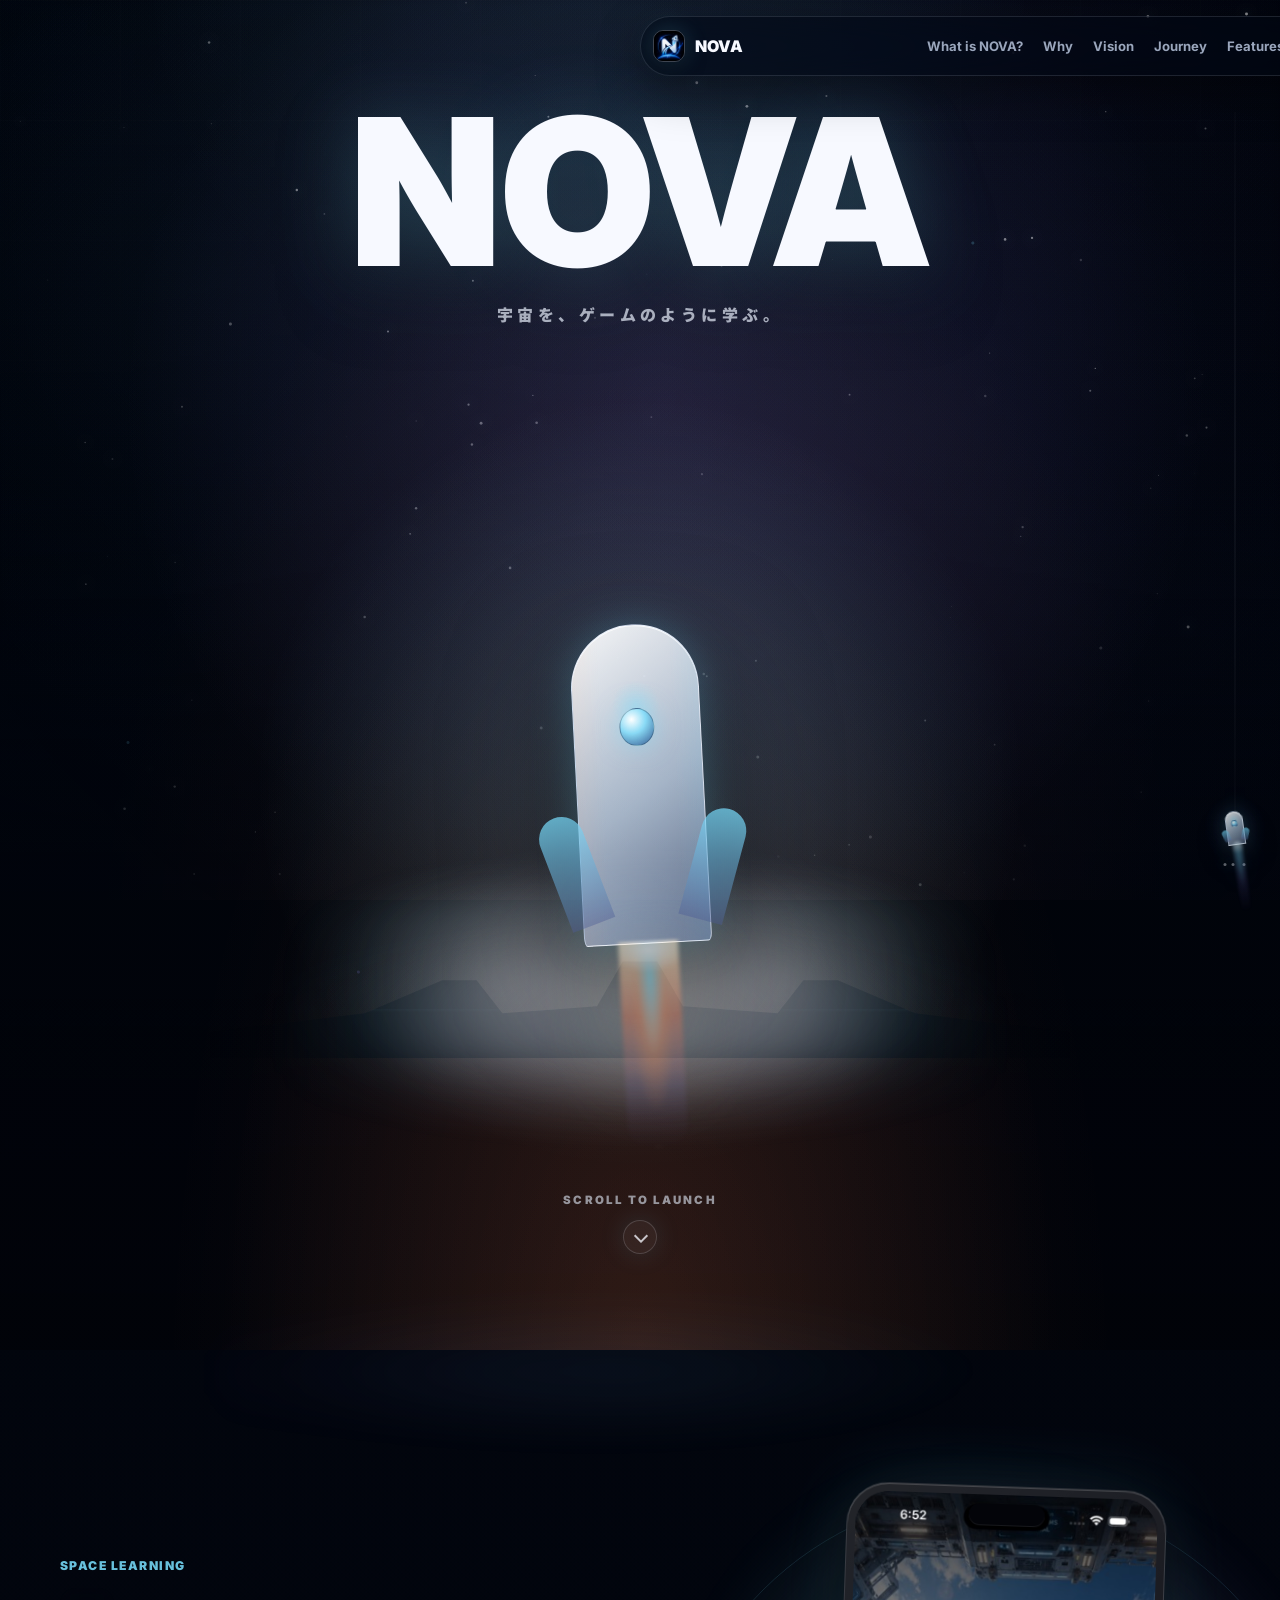
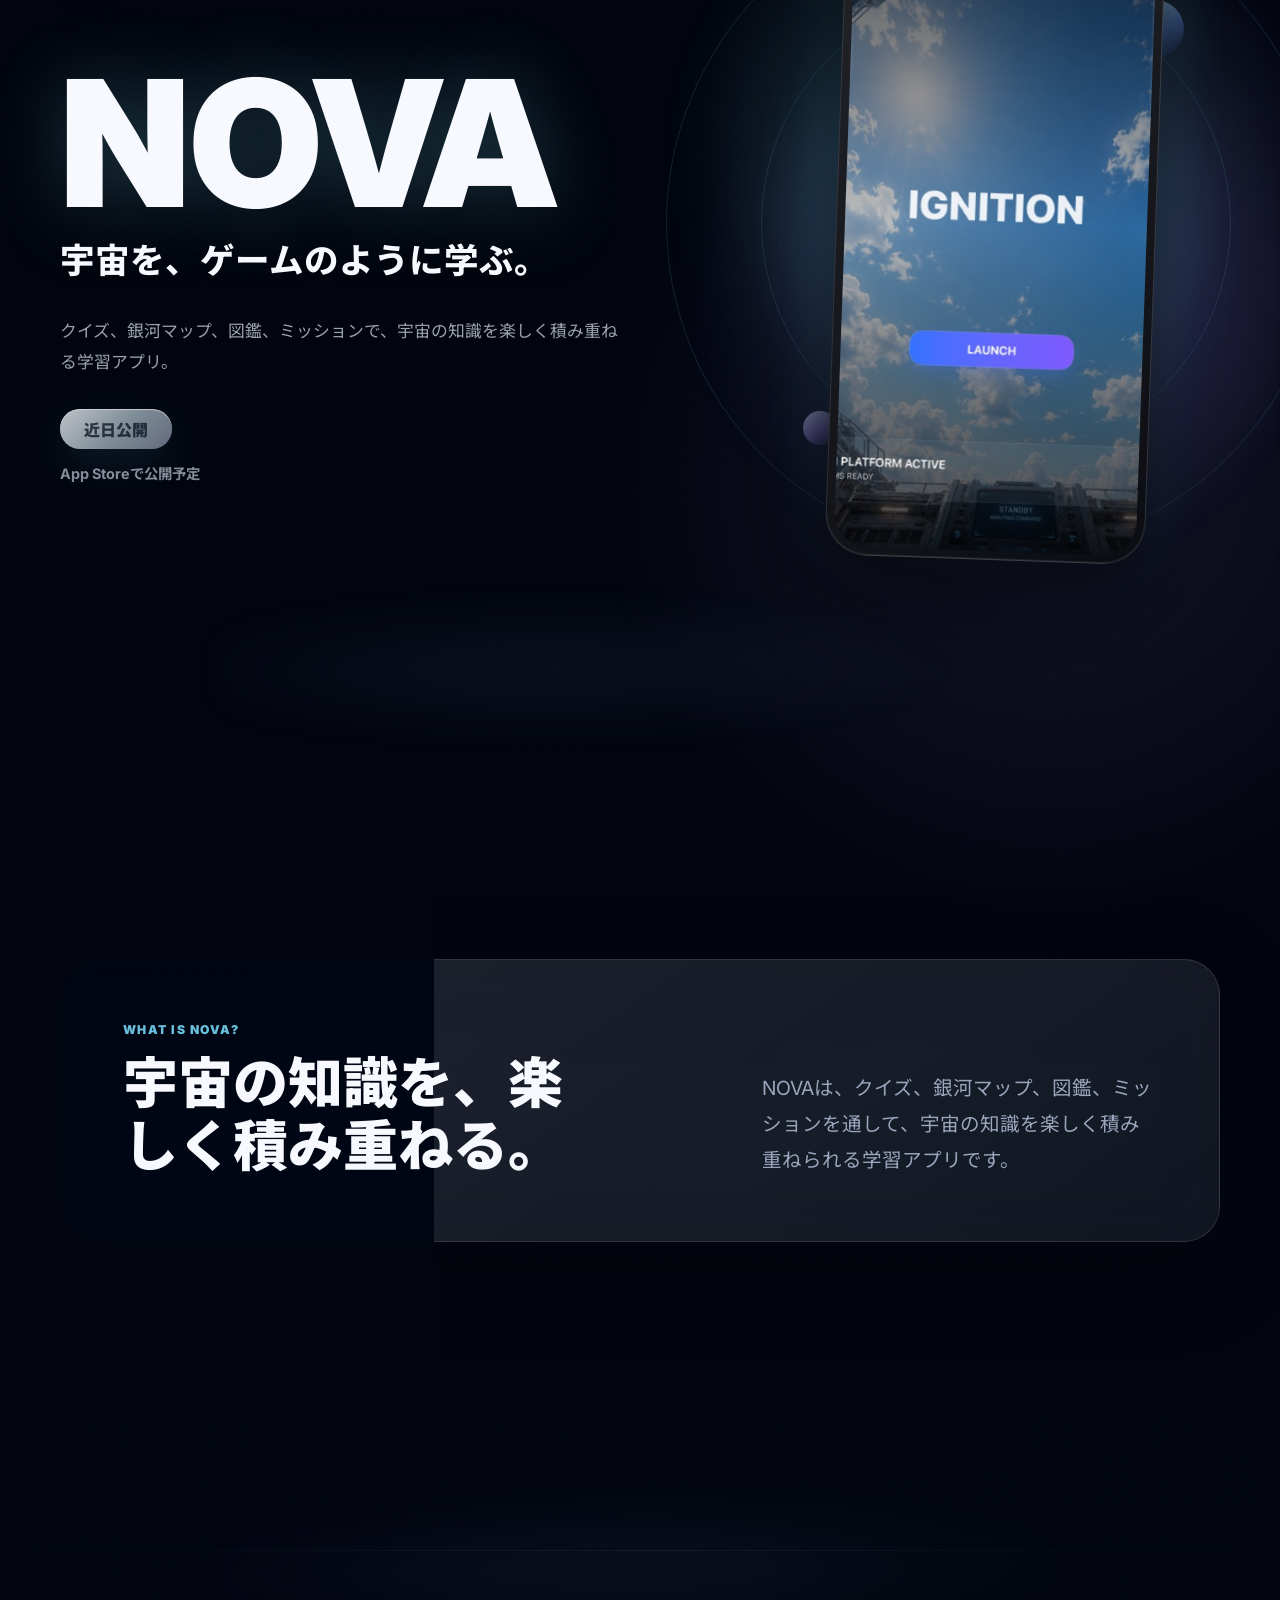
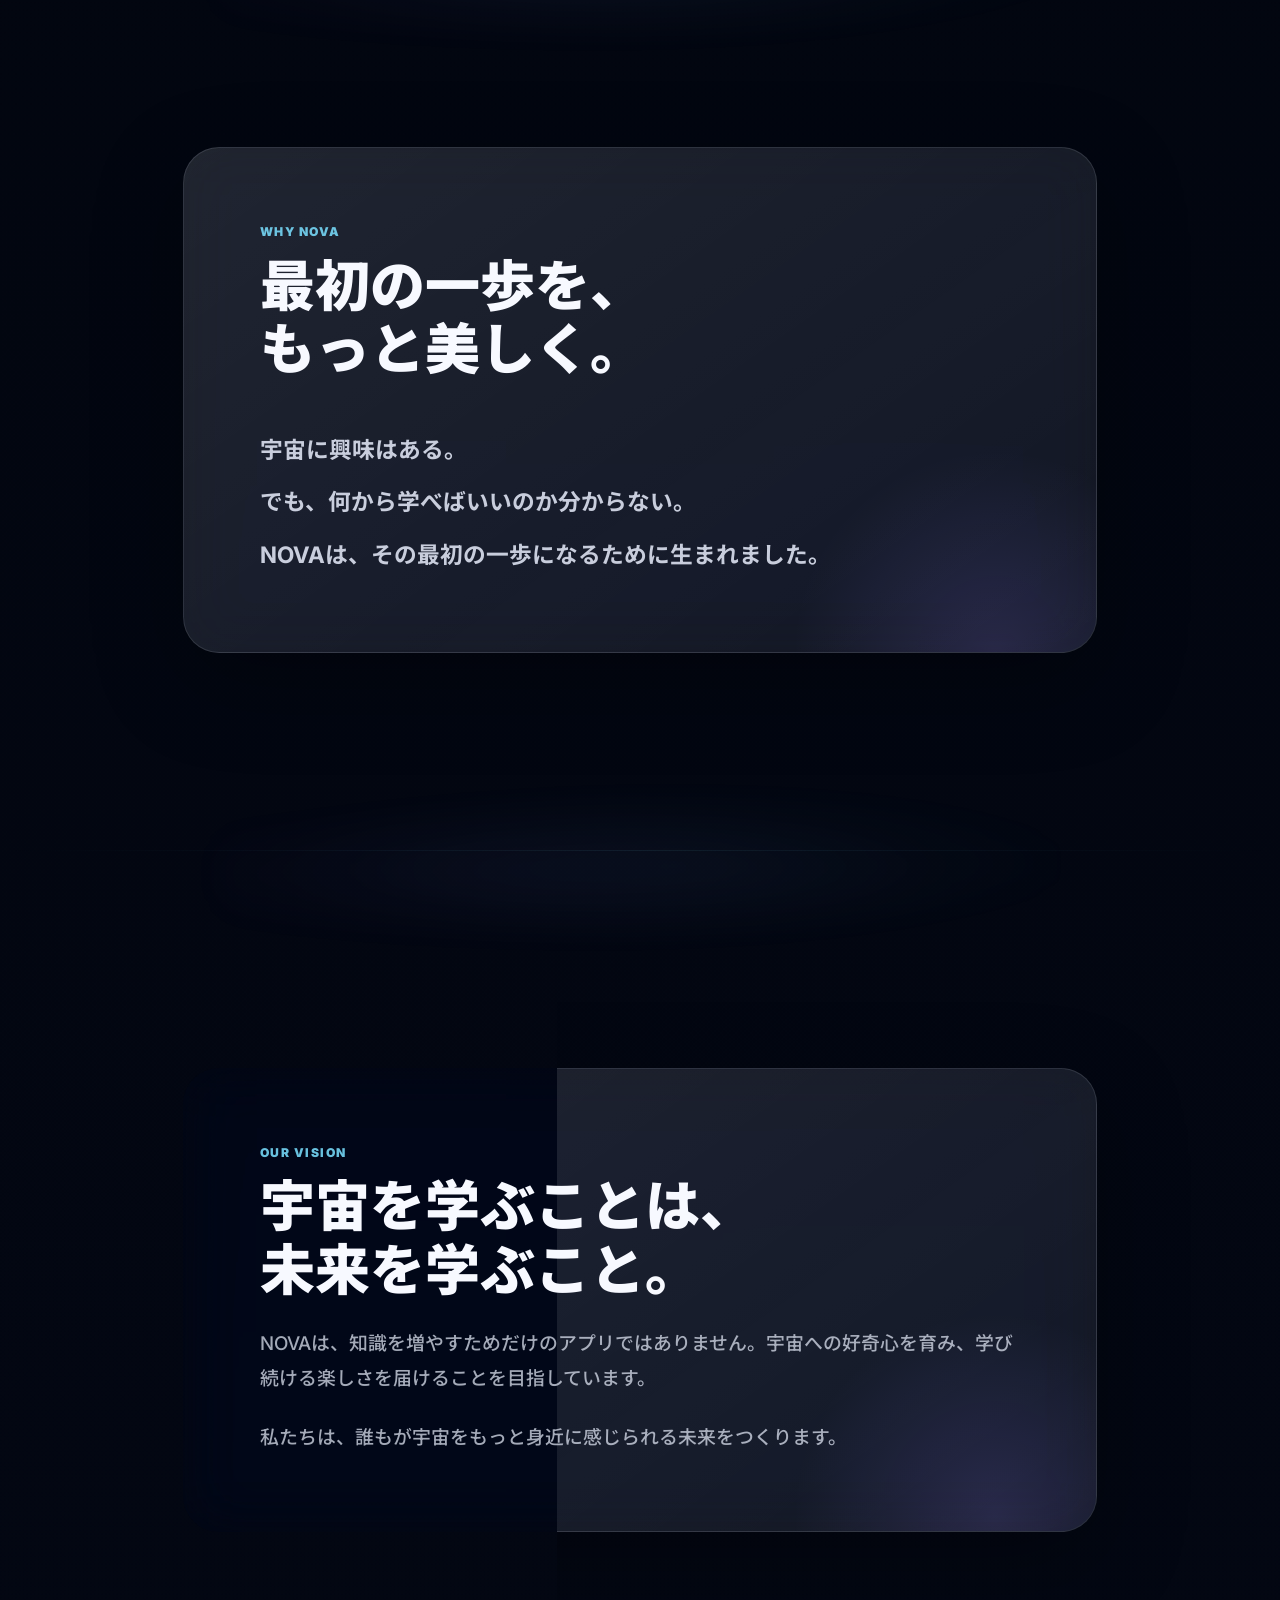
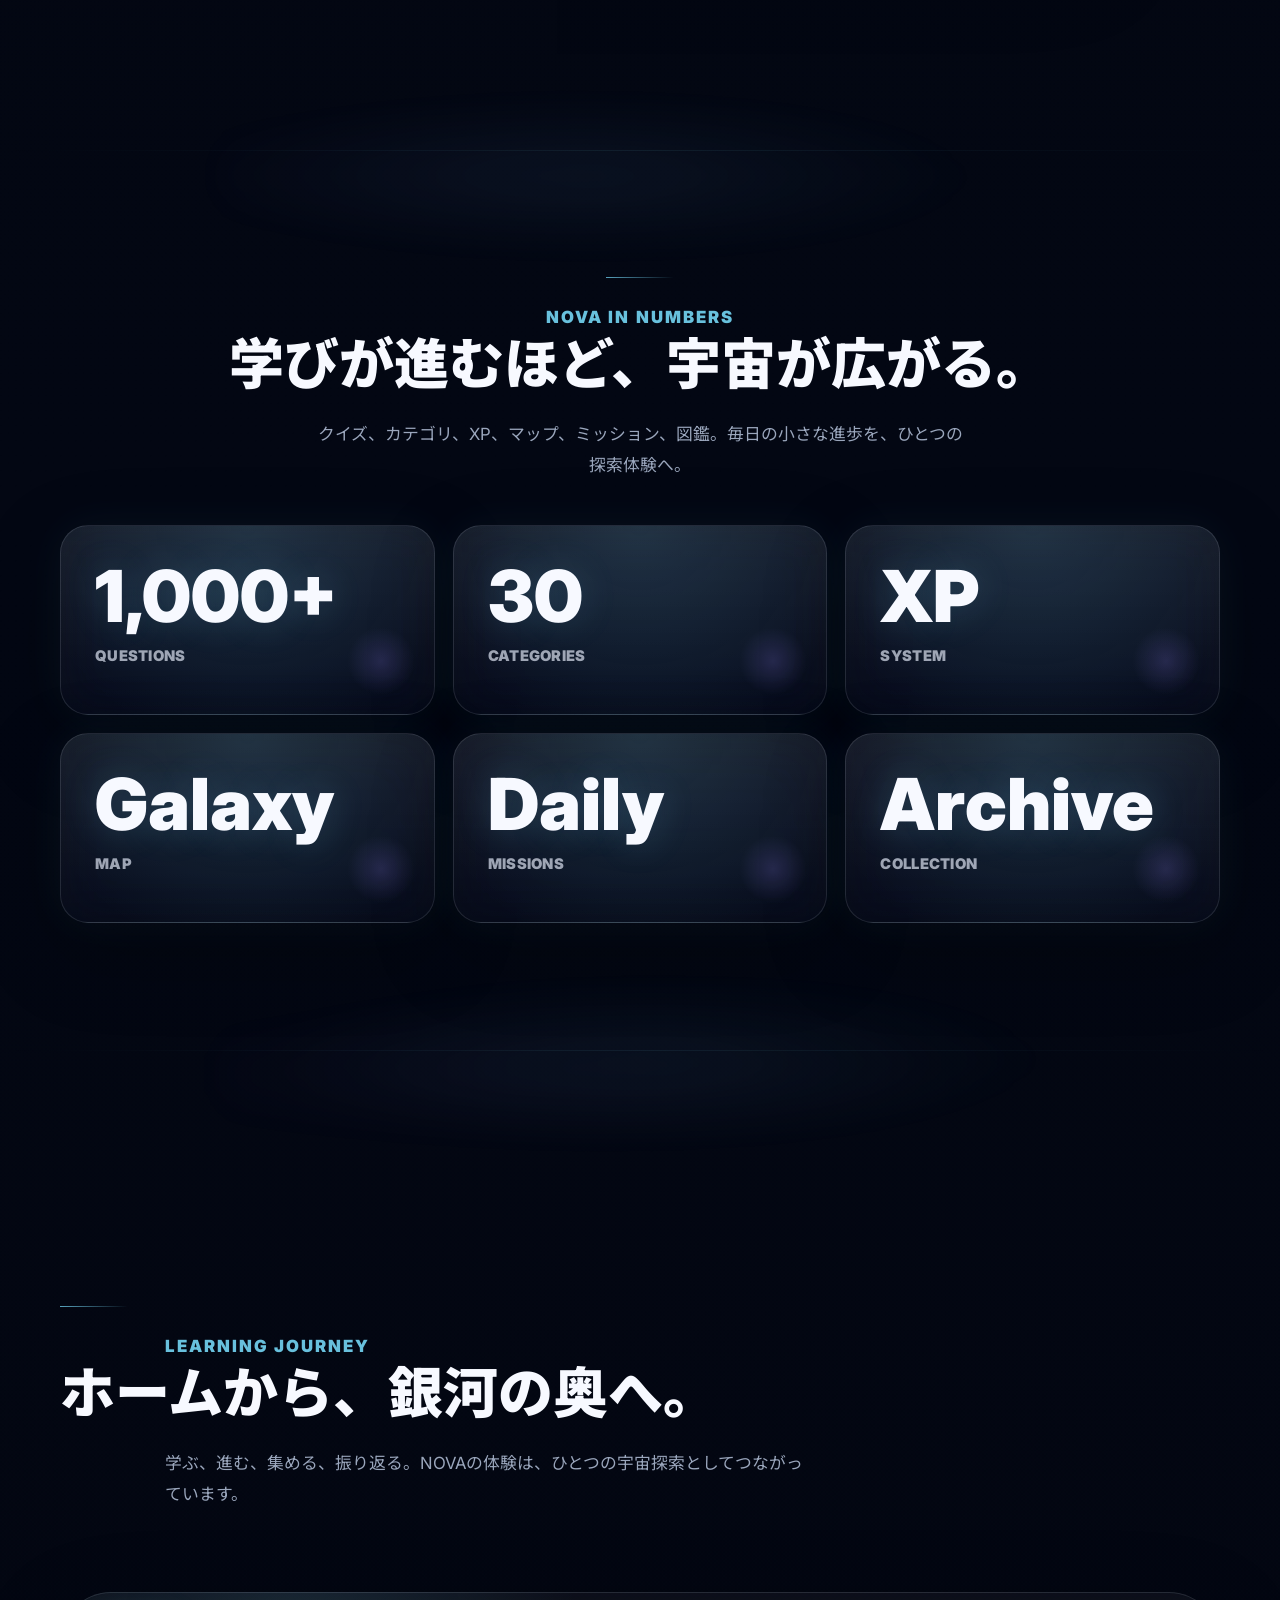
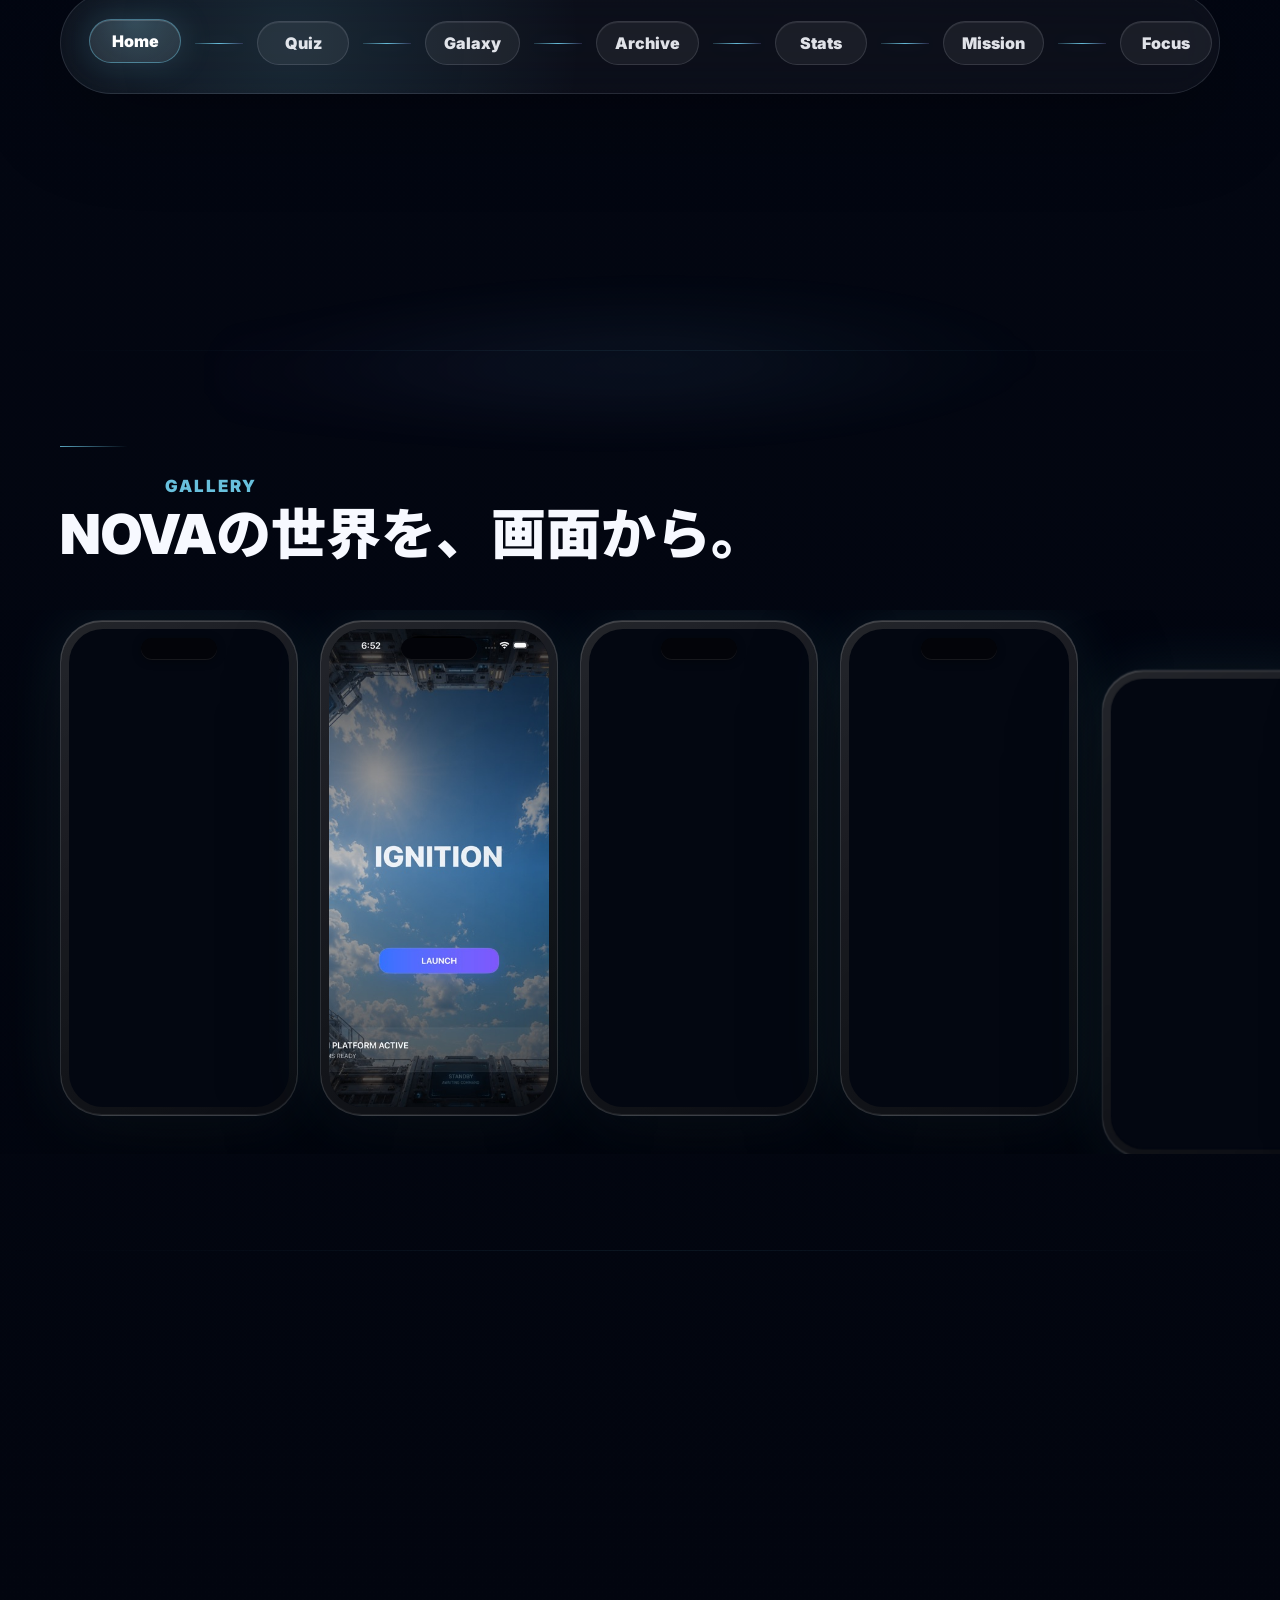
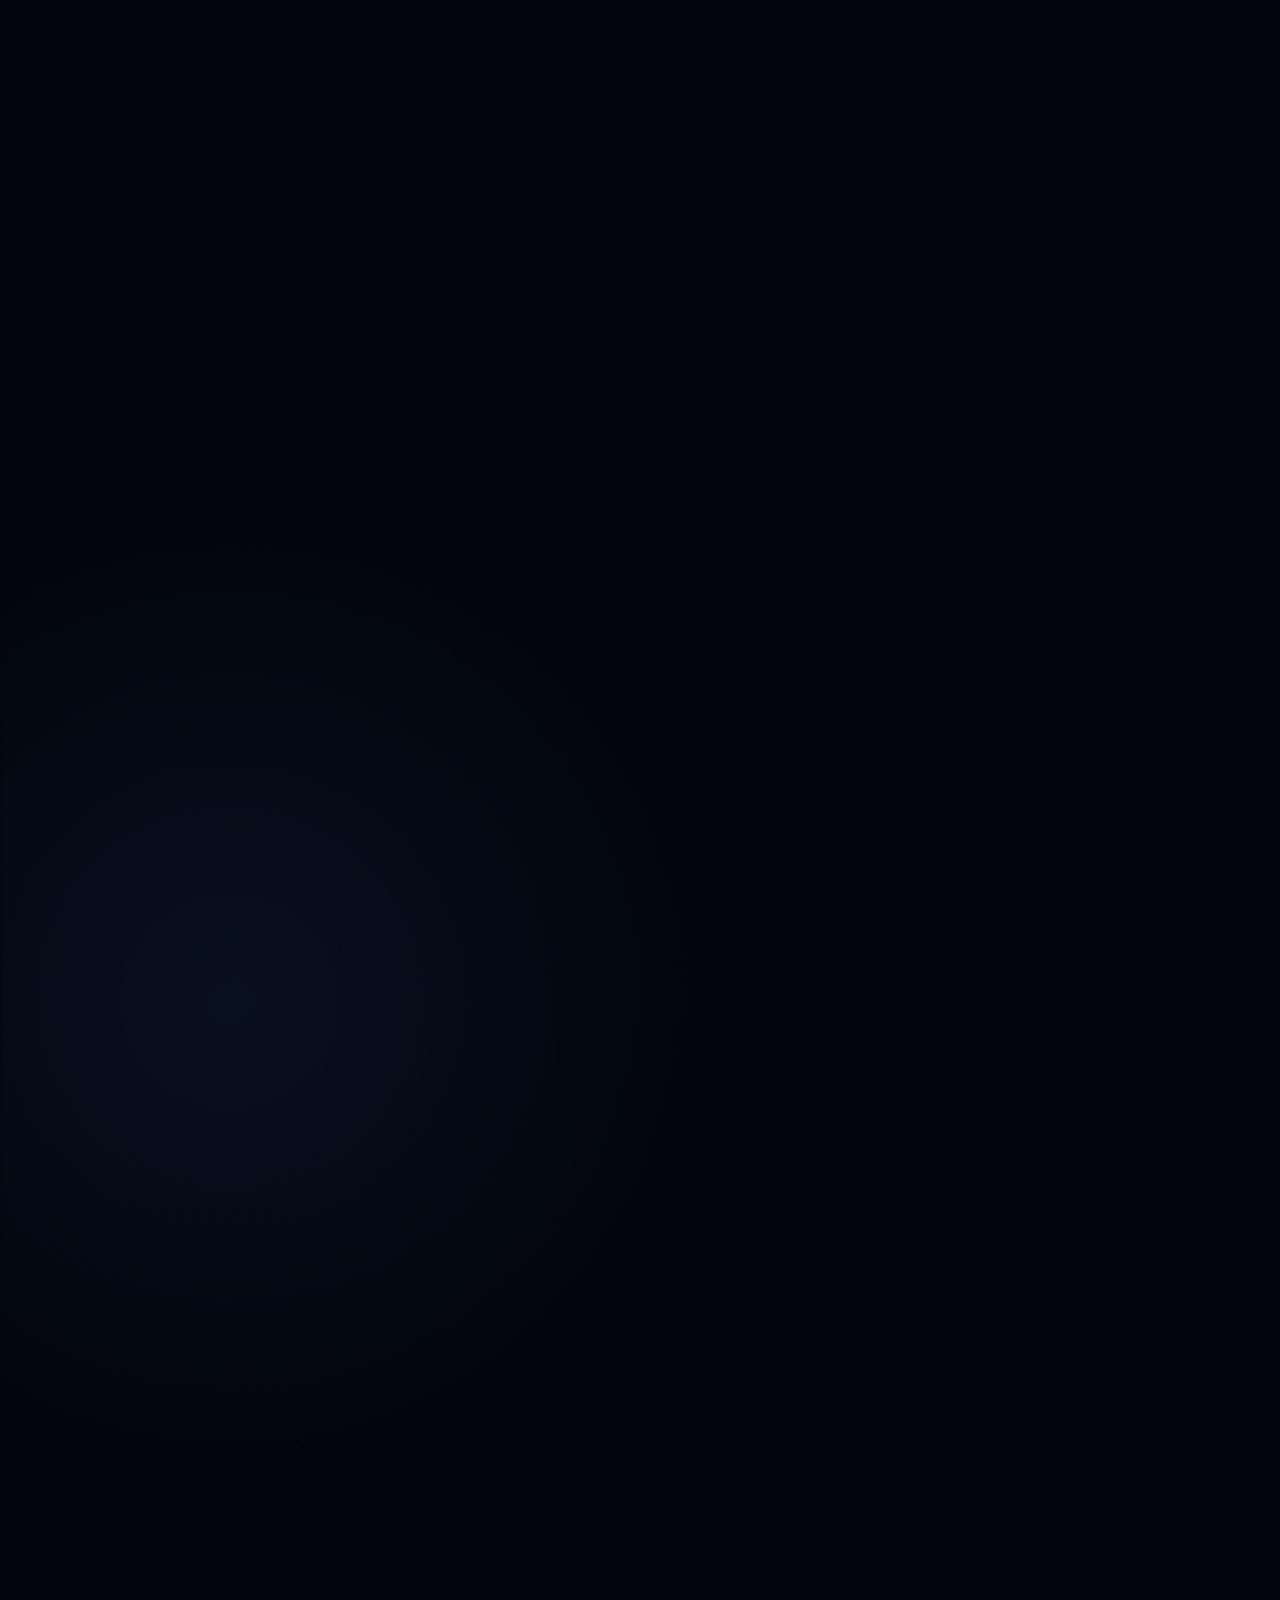
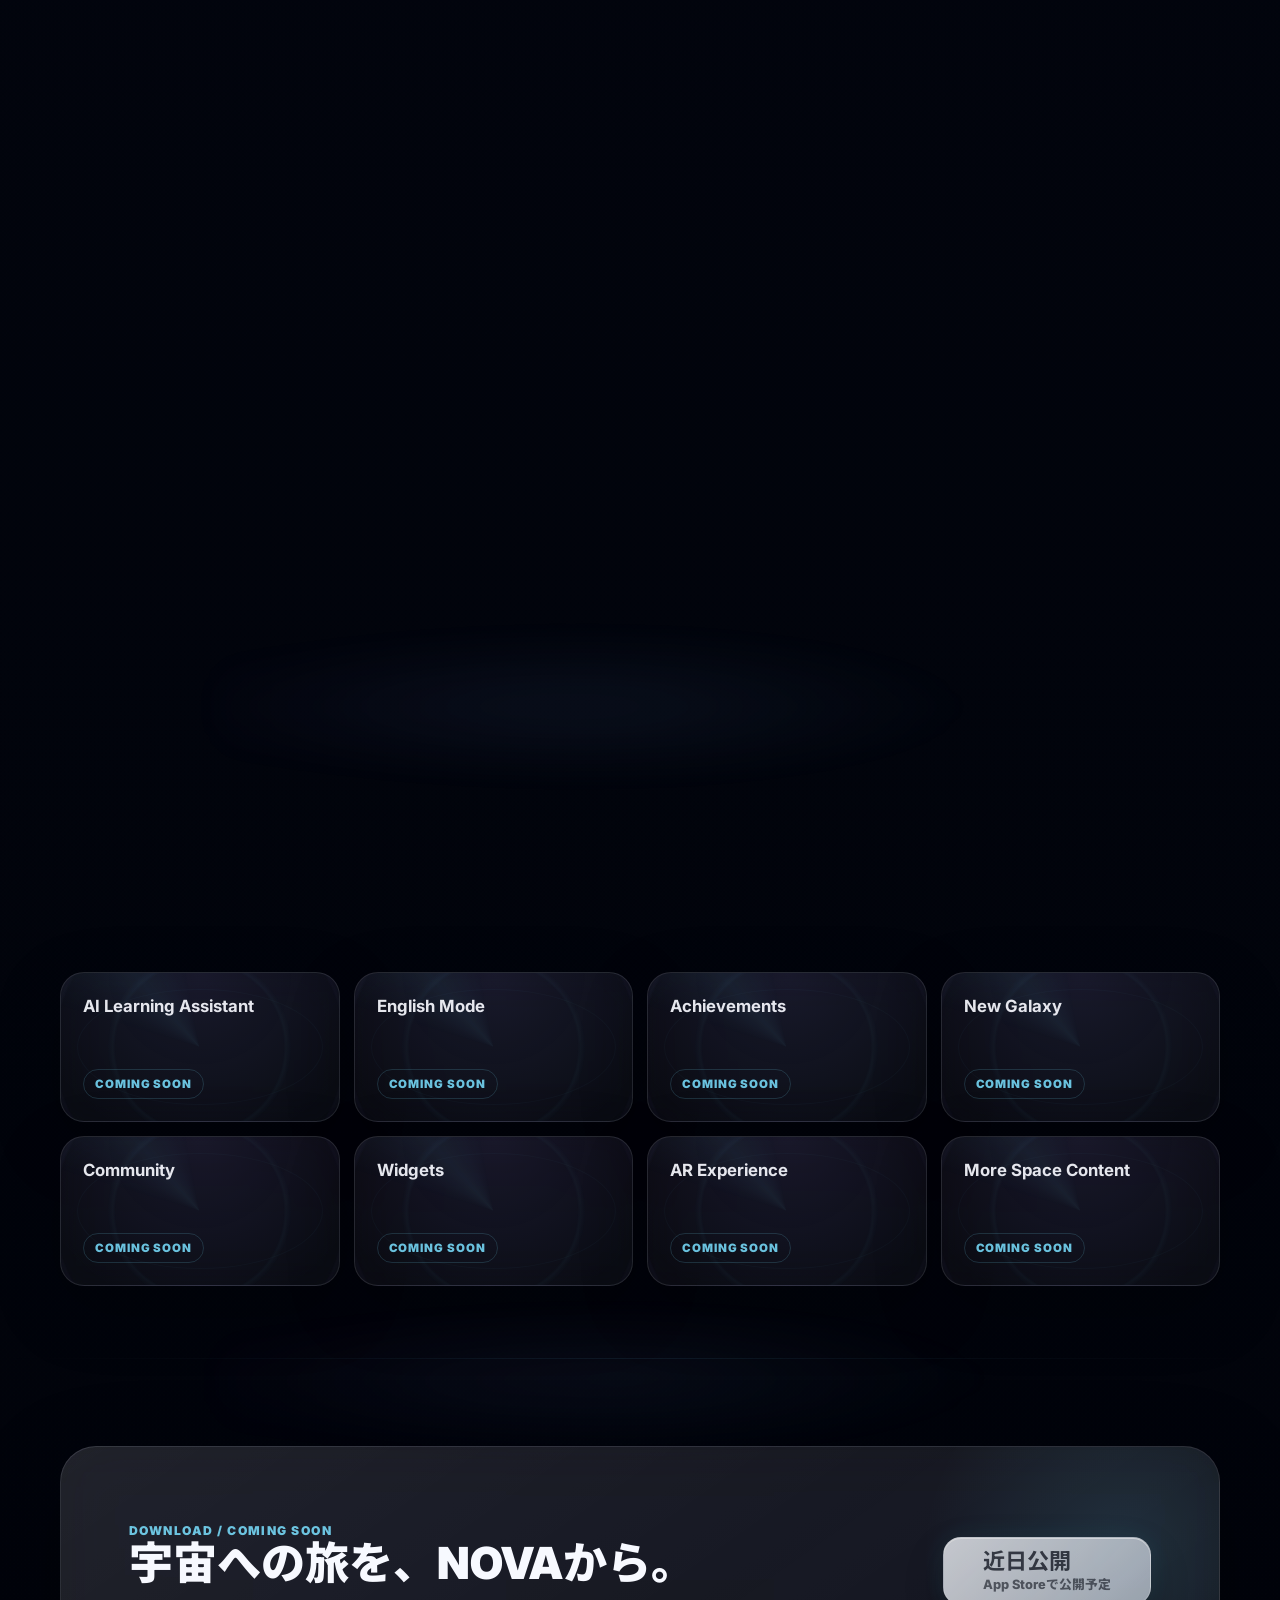
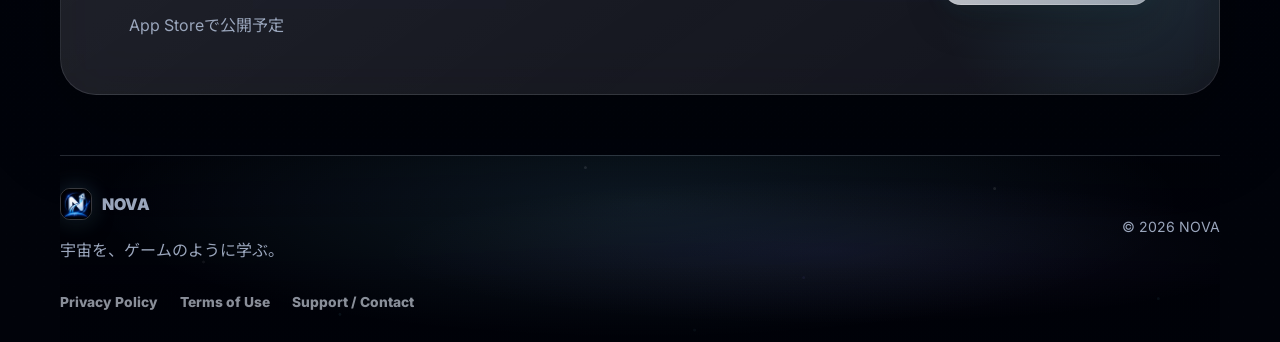
==== commit f90eb035: "Add files via upload" ====
--- a/NOVA.html
+++ b/NOVA.html
@@ -12,31 +12,32 @@
   </script>
   <meta charset="UTF-8">
   <meta name="viewport" content="width=device-width, initial-scale=1.0">
-  <title>NOVA | Learn Space Like a Game</title>
-  <meta name="description" content="NOVA is an interactive platform that lets you learn astronomy, planets, galaxies, and space exploration through beautiful Apple-inspired animations and game-like experiences.">
+  <title>NOVA | 宇宙を、ゲームのように学ぶ。</title>
+  <meta name="description" content="宇宙を、ゲームのように学ぶ。クイズ・銀河マップ・図鑑・ミッションで楽しく宇宙を学べる学習アプリ。">
   <meta name="keywords" content="NOVA, 宇宙, Space, 学習アプリ, Quiz, Galaxy, Astronomy, Space Learning">
   <meta name="author" content="NOVA">
   <meta name="theme-color" content="#050816">
+  <link rel="canonical" href="https://space-nova.netlify.app/">
   <meta property="og:type" content="website">
-  <meta property="og:title" content="NOVA | Learn Space Like a Game">
-  <meta property="og:description" content="Learn space through quizzes, galaxy maps, collections, and missions.">
+  <meta property="og:title" content="NOVA | 宇宙を、ゲームのように学ぶ。">
+  <meta property="og:description" content="宇宙を、ゲームのように学ぶ。クイズ・銀河マップ・図鑑・ミッションで楽しく宇宙を学べる学習アプリ。">
   <meta property="og:url" content="https://space-nova.netlify.app/">
   <meta property="og:image" content="https://space-nova.netlify.app/images/og-image.png">
   <meta property="og:site_name" content="NOVA">
   <meta name="twitter:card" content="summary_large_image">
-  <meta name="twitter:title" content="NOVA | Learn Space Like a Game">
-  <meta name="twitter:description" content="Learn space through quizzes, galaxy maps, collections, and missions.">
+  <meta name="twitter:title" content="NOVA | 宇宙を、ゲームのように学ぶ。">
+  <meta name="twitter:description" content="宇宙を、ゲームのように学ぶ。クイズ・銀河マップ・図鑑・ミッションで楽しく宇宙を学べる学習アプリ。">
   <meta name="twitter:image" content="https://space-nova.netlify.app/images/og-image.png">
   <link rel="icon" type="image/png" href="favicon.png">
   <link rel="apple-touch-icon" href="images/NOVA.png">
   <link rel="preconnect" href="https://fonts.googleapis.com">
   <link rel="preconnect" href="https://fonts.gstatic.com" crossorigin>
   <link rel="preload" as="image" href="images/optimized/LaunchView-660.jpg" imagesrcset="images/optimized/LaunchView-360.jpg 360w, images/optimized/LaunchView-660.jpg 660w" imagesizes="(max-width: 680px) 252px, 320px" fetchpriority="high">
-  <link rel="preload" as="style" href="https://fonts.googleapis.com/css2?family=Inter:wght@400;500;600;700;800;900&family=Noto+Sans+JP:wght@400;500;700;800;900&display=swap">
-  <link href="https://fonts.googleapis.com/css2?family=Inter:wght@400;500;600;700;800;900&family=Noto+Sans+JP:wght@400;500;700;800;900&display=swap" rel="stylesheet" media="print" onload="this.media='all'">
-  <noscript><link href="https://fonts.googleapis.com/css2?family=Inter:wght@400;500;600;700;800;900&family=Noto+Sans+JP:wght@400;500;700;800;900&display=swap" rel="stylesheet"></noscript>
+  <link rel="preload" as="style" href="https://fonts.googleapis.com/css2?family=Inter:wght@400;500;600;700;800;900&amp;family=Noto+Sans+JP:wght@400;500;700;800;900&amp;display=swap">
+  <link href="https://fonts.googleapis.com/css2?family=Inter:wght@400;500;600;700;800;900&amp;family=Noto+Sans+JP:wght@400;500;700;800;900&amp;display=swap" rel="stylesheet" media="print" onload="this.media='all'">
+  <noscript><link href="https://fonts.googleapis.com/css2?family=Inter:wght@400;500;600;700;800;900&amp;family=Noto+Sans+JP:wght@400;500;700;800;900&amp;display=swap" rel="stylesheet"></noscript>
   <style>
-    :root{--bg:#01040b;--text:#f7f9ff;--muted:#9aa6bc;--line:rgba(226,238,255,.12);--cyan:#79dfff;--violet:#9a86ff;--launch-progress:0;--launch-rocket-y:0px;--launch-flame-scale:1;--launch-copy-y:0px;--launch-stars-opacity:.36;--launch-rocket-glow:36px;--launch-smoke-opacity:.72;--launch-smoke-scale:1;--launch-intro-opacity:1;--launch-pad-glow-opacity:.18;--launch-cloud-opacity:0;--launch-cloud-field-opacity:0;--launch-atmo-opacity:0;--launch-space-opacity:0;--launch-particle-opacity:0;--launch-flame-opacity:.9;--launch-rocket-light:.08;--motion-premium:cubic-bezier(.16,1,.3,1);--interaction-duration-fast:240ms}*{box-sizing:border-box}html{scroll-behavior:smooth;scroll-padding-top:96px}body{margin:0;min-height:100vh;color:var(--text);background:radial-gradient(circle at 50% -12%,rgba(121,223,255,.18),transparent 34rem),radial-gradient(circle at 82% 18%,rgba(154,134,255,.12),transparent 28rem),radial-gradient(circle at 18% 78%,rgba(74,113,190,.1),transparent 30rem),linear-gradient(180deg,#01040b 0%,#030713 46%,#01030a 100%);font-family:Inter,"Noto Sans JP",system-ui,-apple-system,BlinkMacSystemFont,sans-serif;overflow-x:hidden}a{color:inherit;text-decoration:none}img{display:block;max-width:100%}.space-canvas{position:fixed;inset:0;z-index:-1;width:100%;height:100%;pointer-events:none}.site-header{position:fixed;top:16px;left:50%;z-index:20;display:flex;height:auto;min-height:0;width:min(1040px,calc(100% - 32px));align-items:center;justify-content:space-between;gap:16px;padding:9px 12px;border:1px solid rgba(226,238,255,.12);border-radius:999px;background:rgba(3,8,18,.58);box-shadow:0 16px 46px rgba(0,0,0,.34);backdrop-filter:blur(26px) saturate(150%);transform:translateX(-50%)}.brand{display:inline-flex;align-items:center;gap:10px;font-weight:900;letter-spacing:0}.brand-logo{width:32px;height:32px;border:1px solid rgba(255,255,255,.22);border-radius:10px;object-fit:cover;box-shadow:0 8px 22px rgba(0,0,0,.32),0 0 24px rgba(121,223,255,.2)}.nav-links{display:flex;align-items:center;gap:20px;color:var(--muted);font-size:.82rem;font-weight:700}.nav-cta{display:inline-flex;min-height:40px;align-items:center;justify-content:center;padding:0 16px;border-radius:999px;background:rgba(255,255,255,.075);color:var(--text);font-weight:900;white-space:nowrap;box-shadow:0 10px 28px rgba(0,0,0,.16),inset 0 1px 0 rgba(255,255,255,.08);backdrop-filter:blur(18px)}.launch-intro{position:relative;display:grid;min-height:150vh;grid-template-rows:minmax(180px,.72fr) minmax(340px,1.25fr) minmax(118px,.38fr);align-items:center;justify-items:center;overflow:hidden}.launch-intro::before{position:absolute;inset:0;z-index:0;pointer-events:none;background:radial-gradient(ellipse at 50% 106%,rgba(255,135,78,var(--launch-pad-glow-opacity)),transparent 30rem),radial-gradient(ellipse at 50% 84%,rgba(226,238,255,var(--launch-cloud-opacity)),transparent 34rem),radial-gradient(circle at 50% 38%,rgba(121,223,255,var(--launch-atmo-opacity)),transparent 44rem),radial-gradient(circle at 50% 12%,rgba(12,20,44,var(--launch-space-opacity)),transparent 48rem),radial-gradient(circle at 50% 58%,rgba(121,223,255,.2),transparent 24rem),radial-gradient(circle at 52% 30%,rgba(154,134,255,.14),transparent 34rem),radial-gradient(ellipse at 50% 100%,rgba(255,130,82,.12),transparent 26rem),linear-gradient(180deg,rgba(1,4,11,.06),rgba(1,4,11,.58) 52%,rgba(1,3,9,.96));content:"";opacity:var(--launch-intro-opacity)}.launch-stars{position:absolute;inset:0;z-index:1;pointer-events:none;background:radial-gradient(circle at 18% 24%,rgba(255,255,255,.72) 0 1px,transparent 2px),radial-gradient(circle at 76% 18%,rgba(121,223,255,.58) 0 1px,transparent 2px),radial-gradient(circle at 68% 62%,rgba(255,255,255,.42) 0 1px,transparent 2px),radial-gradient(circle at 28% 72%,rgba(154,134,255,.44) 0 1px,transparent 2px),radial-gradient(circle at 86% 48%,rgba(255,255,255,.34) 0 1px,transparent 2px),radial-gradient(circle at 10% 55%,rgba(121,223,255,.36) 0 1px,transparent 2px);opacity:var(--launch-stars-opacity)}.launch-clouds{position:absolute;inset:0;pointer-events:none;opacity:var(--launch-cloud-field-opacity)}.launch-clouds-back{z-index:2}.launch-clouds-front{z-index:3;mix-blend-mode:screen}.launch-copy{position:sticky;top:108px;z-index:4;grid-row:1;align-self:start;margin-top:clamp(92px,11vh,132px);text-align:center;opacity:var(--launch-intro-opacity);transform:translateY(var(--launch-copy-y))}.launch-copy p{margin:0;color:var(--text);font-size:clamp(5.6rem,16vw,13rem);font-weight:900;line-height:.82;text-shadow:0 0 76px rgba(121,223,255,.24),0 24px 80px rgba(0,0,0,.42)}.launch-copy span{display:inline-flex;margin-top:26px;color:rgba(215,222,235,.76);font-size:clamp(.78rem,1.25vw,1rem);font-weight:900;letter-spacing:.28em;text-transform:uppercase}.launch-pad{position:sticky;top:clamp(210px,31vh,320px);z-index:3;grid-row:2;width:min(900px,96vw);height:min(620px,66vh);margin-top:clamp(20px,5vh,54px);opacity:var(--launch-intro-opacity);pointer-events:none}.launch-rocket{position:absolute;left:50%;bottom:148px;width:clamp(98px,10vw,142px);height:clamp(236px,25vw,338px);border:1px solid rgba(226,238,255,.58);border-radius:999px 999px 44% 44%;background:linear-gradient(90deg,rgba(255,143,84,var(--launch-rocket-light)),transparent 22%,transparent 78%,rgba(121,223,255,.08)),radial-gradient(circle at 50% 25%,rgba(121,223,255,.32),transparent 24px),linear-gradient(145deg,rgba(255,255,255,.96),rgba(196,213,234,.78) 54%,rgba(105,128,170,.62));box-shadow:0 0 var(--launch-rocket-glow) rgba(121,223,255,.26),0 40px 120px rgba(0,0,0,.56),inset 0 1px 0 rgba(255,255,255,.84);transform:translate(-50%,var(--launch-rocket-y)) rotate(-3deg)}.launch-rocket-window{position:absolute;top:26%;left:50%;width:28%;height:12%;border:1px solid rgba(4,13,28,.24);border-radius:50%;background:radial-gradient(circle at 35% 28%,#fff,rgba(121,223,255,.76) 42%,rgba(45,83,140,.94));box-shadow:0 0 24px rgba(121,223,255,.5);transform:translateX(-50%)}.launch-flame{position:absolute;top:calc(100% - 2px);left:50%;width:48%;height:clamp(230px,26vw,360px);border-radius:50% 50% 999px 999px;background:radial-gradient(circle at 50% 4%,#fff,transparent 12%),radial-gradient(ellipse at 50% 18%,rgba(121,223,255,.84),transparent 32%),radial-gradient(ellipse at 50% 42%,rgba(255,150,82,.62),transparent 50%),linear-gradient(to bottom,rgba(255,231,188,.96),rgba(255,119,72,.58) 36%,rgba(154,134,255,.16) 70%,transparent);filter:blur(2.2px) drop-shadow(0 0 44px rgba(255,142,87,.36)) drop-shadow(0 0 46px rgba(121,223,255,.26));opacity:var(--launch-flame-opacity);transform:translateX(-50%) scaleY(var(--launch-flame-scale));transform-origin:top center}.launch-smoke{position:absolute;left:50%;bottom:24px;border-radius:50%;background:radial-gradient(circle,rgba(245,250,255,.32),rgba(226,238,255,.18) 28%,rgba(121,223,255,.055) 52%,transparent 76%);filter:blur(22px);opacity:var(--launch-smoke-opacity)}.smoke-one{width:min(760px,94vw);height:190px;transform:translateX(-50%) scale(var(--launch-smoke-scale))}.smoke-two{width:min(540px,68vw);height:172px;transform:translateX(-76%) scale(var(--launch-smoke-scale))}.smoke-three{width:min(540px,68vw);height:172px;transform:translateX(-24%) scale(var(--launch-smoke-scale))}.smoke-four{width:min(980px,100vw);height:150px;bottom:-18px;transform:translateX(-50%) scale(var(--launch-smoke-scale));opacity:var(--launch-smoke-opacity)}.launch-scroll-cue{position:sticky;top:calc(100vh - 118px);z-index:4;grid-row:3;display:grid;justify-items:center;gap:13px;margin-bottom:34px;color:rgba(215,222,235,.64);font-size:.72rem;font-weight:900;letter-spacing:.18em;opacity:var(--launch-intro-opacity);text-transform:uppercase}.launch-arrow{display:block;width:34px;height:34px;border:1px solid rgba(226,238,255,.16);border-radius:50%;background:rgba(255,255,255,.055);box-shadow:0 0 28px rgba(121,223,255,.12);backdrop-filter:blur(18px)}@media(max-width:900px){.nav-links{display:none}}@media(max-width:680px){.site-header{top:12px;width:calc(100% - 24px)}.nav-cta{min-height:38px;padding:0 14px;font-size:.82rem}.launch-intro{min-height:132vh;grid-template-rows:minmax(154px,.66fr) minmax(300px,1.28fr) minmax(104px,.36fr)}.launch-copy{margin-top:92px}.launch-pad{top:calc(100vh - 360px);width:min(620px,96vw);height:390px}.launch-rocket{bottom:118px;width:72px;height:176px}.launch-flame{height:176px}.launch-smoke{filter:blur(12px)}.launch-scroll-cue{top:calc(100vh - 104px)}}
+    :root{--bg:#01040b;--text:#f7f9ff;--muted:#9aa6bc;--line:rgba(226,238,255,.12);--cyan:#79dfff;--violet:#9a86ff;--launch-progress:0;--launch-rocket-y:0px;--launch-flame-scale:1;--launch-copy-y:0px;--launch-stars-opacity:.36;--launch-rocket-glow:36px;--launch-smoke-opacity:.72;--launch-smoke-scale:1;--launch-intro-opacity:1;--launch-pad-glow-opacity:.18;--launch-cloud-opacity:0;--launch-cloud-field-opacity:0;--launch-atmo-opacity:0;--launch-space-opacity:0;--launch-particle-opacity:0;--launch-flame-opacity:.9;--launch-rocket-light:.08;--motion-premium:cubic-bezier(.16,1,.3,1);--interaction-duration-fast:240ms}*{box-sizing:border-box}html{scroll-behavior:smooth;scroll-padding-top:96px}body{margin:0;min-height:100vh;color:var(--text);background:radial-gradient(circle at 50% -12%,rgba(121,223,255,.18),transparent 34rem),radial-gradient(circle at 82% 18%,rgba(154,134,255,.12),transparent 28rem),radial-gradient(circle at 18% 78%,rgba(74,113,190,.1),transparent 30rem),linear-gradient(180deg,#01040b 0%,#030713 46%,#01030a 100%);font-family:Inter,"Noto Sans JP",system-ui,-apple-system,BlinkMacSystemFont,sans-serif;overflow-x:hidden}a{color:inherit;text-decoration:none}img{display:block;max-width:100%}.space-canvas{position:fixed;inset:0;z-index:-1;width:100%;height:100%;pointer-events:none}.site-header{position:fixed;top:16px;left:50%;z-index:20;display:flex;height:auto;min-height:0;width:min(1040px,calc(100% - 32px));align-items:center;justify-content:space-between;gap:16px;padding:9px 12px;border:1px solid rgba(226,238,255,.12);border-radius:999px;background:rgba(3,8,18,.58);box-shadow:0 16px 46px rgba(0,0,0,.34);backdrop-filter:blur(26px) saturate(150%);transform:translateX(-50%)}.brand{display:inline-flex;align-items:center;gap:10px;font-weight:900;letter-spacing:0}.brand-logo{width:32px;height:32px;border:1px solid rgba(255,255,255,.22);border-radius:10px;object-fit:cover;box-shadow:0 8px 22px rgba(0,0,0,.32),0 0 24px rgba(121,223,255,.2)}.nav-links{display:flex;align-items:center;gap:20px;color:var(--muted);font-size:.82rem;font-weight:700}.mobile-language-nav{display:none}.language-switch{display:inline-flex;align-items:center;gap:2px;margin-left:2px;padding:3px;border:1px solid rgba(226,238,255,.14);border-radius:999px;background:rgba(255,255,255,.065);box-shadow:0 10px 26px rgba(0,0,0,.18),inset 0 1px 0 rgba(255,255,255,.08);backdrop-filter:blur(18px) saturate(150%)}.language-option{appearance:none;display:inline-flex;min-width:34px;min-height:28px;align-items:center;justify-content:center;padding:0 10px;border:0;border-radius:999px;background:transparent;color:var(--text);cursor:pointer;font-family:inherit;font-size:.74rem;font-weight:900;line-height:1;transition:background .25s var(--motion-premium),color .25s var(--motion-premium),box-shadow .25s var(--motion-premium),transform .25s var(--motion-premium)}.language-option::after{display:none}.language-option:hover,.language-option:focus-visible{color:var(--text)}.language-option:focus-visible{outline:2px solid rgba(121,223,255,.72);outline-offset:2px}.language-option.is-active{background:linear-gradient(135deg,var(--cyan),#6d93ff);color:#03101e;box-shadow:0 0 22px rgba(121,223,255,.28),inset 0 1px 0 rgba(255,255,255,.36);text-shadow:none}.nav-cta{display:inline-flex;min-height:40px;align-items:center;justify-content:center;padding:0 16px;border-radius:999px;background:rgba(255,255,255,.075);color:var(--text);font-weight:900;white-space:nowrap;box-shadow:0 10px 28px rgba(0,0,0,.16),inset 0 1px 0 rgba(255,255,255,.08);backdrop-filter:blur(18px)}.launch-intro{position:relative;display:grid;min-height:150vh;grid-template-rows:minmax(180px,.72fr) minmax(340px,1.25fr) minmax(118px,.38fr);align-items:center;justify-items:center;overflow:hidden}.launch-intro::before{position:absolute;inset:0;z-index:0;pointer-events:none;background:radial-gradient(ellipse at 50% 106%,rgba(255,135,78,var(--launch-pad-glow-opacity)),transparent 30rem),radial-gradient(ellipse at 50% 84%,rgba(226,238,255,var(--launch-cloud-opacity)),transparent 34rem),radial-gradient(circle at 50% 38%,rgba(121,223,255,var(--launch-atmo-opacity)),transparent 44rem),radial-gradient(circle at 50% 12%,rgba(12,20,44,var(--launch-space-opacity)),transparent 48rem),radial-gradient(circle at 50% 58%,rgba(121,223,255,.2),transparent 24rem),radial-gradient(circle at 52% 30%,rgba(154,134,255,.14),transparent 34rem),radial-gradient(ellipse at 50% 100%,rgba(255,130,82,.12),transparent 26rem),linear-gradient(180deg,rgba(1,4,11,.06),rgba(1,4,11,.58) 52%,rgba(1,3,9,.96));content:"";opacity:var(--launch-intro-opacity)}.launch-stars{position:absolute;inset:0;z-index:1;pointer-events:none;background:radial-gradient(circle at 18% 24%,rgba(255,255,255,.72) 0 1px,transparent 2px),radial-gradient(circle at 76% 18%,rgba(121,223,255,.58) 0 1px,transparent 2px),radial-gradient(circle at 68% 62%,rgba(255,255,255,.42) 0 1px,transparent 2px),radial-gradient(circle at 28% 72%,rgba(154,134,255,.44) 0 1px,transparent 2px),radial-gradient(circle at 86% 48%,rgba(255,255,255,.34) 0 1px,transparent 2px),radial-gradient(circle at 10% 55%,rgba(121,223,255,.36) 0 1px,transparent 2px);opacity:var(--launch-stars-opacity)}.launch-clouds{position:absolute;inset:0;pointer-events:none;opacity:var(--launch-cloud-field-opacity)}.launch-clouds-back{z-index:2}.launch-clouds-front{z-index:3;mix-blend-mode:screen}.launch-copy{position:sticky;top:108px;z-index:4;grid-row:1;align-self:start;margin-top:clamp(92px,11vh,132px);text-align:center;opacity:var(--launch-intro-opacity);transform:translateY(var(--launch-copy-y))}.launch-copy p{margin:0;color:var(--text);font-size:clamp(5.6rem,16vw,13rem);font-weight:900;line-height:.82;text-shadow:0 0 76px rgba(121,223,255,.24),0 24px 80px rgba(0,0,0,.42)}.launch-copy span{display:inline-flex;margin-top:26px;color:rgba(215,222,235,.76);font-size:clamp(.78rem,1.25vw,1rem);font-weight:900;letter-spacing:.28em;text-transform:uppercase}.launch-pad{position:sticky;top:clamp(210px,31vh,320px);z-index:3;grid-row:2;width:min(900px,96vw);height:min(620px,66vh);margin-top:clamp(20px,5vh,54px);opacity:var(--launch-intro-opacity);pointer-events:none}.launch-rocket{position:absolute;left:50%;bottom:148px;width:clamp(98px,10vw,142px);height:clamp(236px,25vw,338px);border:1px solid rgba(226,238,255,.58);border-radius:999px 999px 44% 44%;background:linear-gradient(90deg,rgba(255,143,84,var(--launch-rocket-light)),transparent 22%,transparent 78%,rgba(121,223,255,.08)),radial-gradient(circle at 50% 25%,rgba(121,223,255,.32),transparent 24px),linear-gradient(145deg,rgba(255,255,255,.96),rgba(196,213,234,.78) 54%,rgba(105,128,170,.62));box-shadow:0 0 var(--launch-rocket-glow) rgba(121,223,255,.26),0 40px 120px rgba(0,0,0,.56),inset 0 1px 0 rgba(255,255,255,.84);transform:translate(-50%,var(--launch-rocket-y)) rotate(-3deg)}.launch-rocket-window{position:absolute;top:26%;left:50%;width:28%;height:12%;border:1px solid rgba(4,13,28,.24);border-radius:50%;background:radial-gradient(circle at 35% 28%,#fff,rgba(121,223,255,.76) 42%,rgba(45,83,140,.94));box-shadow:0 0 24px rgba(121,223,255,.5);transform:translateX(-50%)}.launch-flame{position:absolute;top:calc(100% - 2px);left:50%;width:48%;height:clamp(230px,26vw,360px);border-radius:50% 50% 999px 999px;background:radial-gradient(circle at 50% 4%,#fff,transparent 12%),radial-gradient(ellipse at 50% 18%,rgba(121,223,255,.84),transparent 32%),radial-gradient(ellipse at 50% 42%,rgba(255,150,82,.62),transparent 50%),linear-gradient(to bottom,rgba(255,231,188,.96),rgba(255,119,72,.58) 36%,rgba(154,134,255,.16) 70%,transparent);filter:blur(2.2px) drop-shadow(0 0 44px rgba(255,142,87,.36)) drop-shadow(0 0 46px rgba(121,223,255,.26));opacity:var(--launch-flame-opacity);transform:translateX(-50%) scaleY(var(--launch-flame-scale));transform-origin:top center}.launch-smoke{position:absolute;left:50%;bottom:24px;border-radius:50%;background:radial-gradient(circle,rgba(245,250,255,.32),rgba(226,238,255,.18) 28%,rgba(121,223,255,.055) 52%,transparent 76%);filter:blur(22px);opacity:var(--launch-smoke-opacity)}.smoke-one{width:min(760px,94vw);height:190px;transform:translateX(-50%) scale(var(--launch-smoke-scale))}.smoke-two{width:min(540px,68vw);height:172px;transform:translateX(-76%) scale(var(--launch-smoke-scale))}.smoke-three{width:min(540px,68vw);height:172px;transform:translateX(-24%) scale(var(--launch-smoke-scale))}.smoke-four{width:min(980px,100vw);height:150px;bottom:-18px;transform:translateX(-50%) scale(var(--launch-smoke-scale));opacity:var(--launch-smoke-opacity)}.launch-scroll-cue{position:sticky;top:calc(100vh - 118px);z-index:4;grid-row:3;display:grid;justify-items:center;gap:13px;margin-bottom:34px;color:rgba(215,222,235,.64);font-size:.72rem;font-weight:900;letter-spacing:.18em;opacity:var(--launch-intro-opacity);text-transform:uppercase}.launch-arrow{display:block;width:34px;height:34px;border:1px solid rgba(226,238,255,.16);border-radius:50%;background:rgba(255,255,255,.055);box-shadow:0 0 28px rgba(121,223,255,.12);backdrop-filter:blur(18px)}@media(max-width:900px){.nav-links{display:none}.mobile-language-nav{display:flex;align-items:center;margin-left:auto}}@media(max-width:680px){.site-header{top:12px;width:calc(100% - 24px)}.nav-cta{min-height:38px;padding:0 14px;font-size:.82rem}.launch-intro{min-height:132vh;grid-template-rows:minmax(154px,.66fr) minmax(300px,1.28fr) minmax(104px,.36fr)}.launch-copy{margin-top:92px}.launch-pad{top:calc(100vh - 360px);width:min(620px,96vw);height:390px}.launch-rocket{bottom:118px;width:72px;height:176px}.launch-flame{height:176px}.launch-smoke{filter:blur(12px)}.launch-scroll-cue{top:calc(100vh - 104px)}}
   </style>
   <link rel="preload" as="style" href="NOVA.css" onload="this.onload=null;this.rel='stylesheet'">
   <noscript><link rel="stylesheet" href="NOVA.css"></noscript>
@@ -66,6 +67,17 @@
       <a href="#vision">Vision</a>
       <a href="#journey">Journey</a>
       <a href="#features">Features</a>
+      <div class="language-switch" role="group" aria-label="Language switcher">
+        <button class="language-option is-active" type="button" data-language-option="ja" aria-pressed="true" aria-label="Show Japanese">JP</button>
+        <button class="language-option" type="button" data-language-option="en" aria-pressed="false" aria-label="Show English">EN</button>
+      </div>
+    </nav>
+
+    <nav class="mobile-language-nav" aria-label="Mobile language navigation">
+      <div class="language-switch" role="group" aria-label="Language switcher">
+        <button class="language-option is-active" type="button" data-language-option="ja" aria-pressed="true" aria-label="Show Japanese">JP</button>
+        <button class="language-option" type="button" data-language-option="en" aria-pressed="false" aria-label="Show English">EN</button>
+      </div>
     </nav>
 
     <a class="nav-cta disabled-cta" href="#download" aria-disabled="true">近日公開</a>
--- a/NOVA.css
+++ b/NOVA.css
@@ -738,6 +738,72 @@
   transform: scaleX(1);
 }
 
+.language-switch {
+  display: inline-flex;
+  align-items: center;
+  gap: 2px;
+  margin-left: 2px;
+  padding: 3px;
+  border: 1px solid rgba(226, 238, 255, 0.14);
+  border-radius: 999px;
+  background: rgba(255, 255, 255, 0.065);
+  box-shadow:
+    0 10px 26px rgba(0, 0, 0, 0.18),
+    inset 0 1px 0 rgba(255, 255, 255, 0.08);
+  backdrop-filter: blur(18px) saturate(150%);
+}
+
+.mobile-language-nav {
+  display: none;
+}
+
+.language-option {
+  appearance: none;
+  display: inline-flex;
+  min-width: 34px;
+  min-height: 28px;
+  align-items: center;
+  justify-content: center;
+  padding: 0 10px;
+  border: 0;
+  border-radius: 999px;
+  background: transparent;
+  color: var(--text);
+  cursor: pointer;
+  font-family: inherit;
+  font-size: 0.74rem;
+  font-weight: 900;
+  line-height: 1;
+  transition:
+    background 0.25s var(--motion-premium),
+    color 0.25s var(--motion-premium),
+    box-shadow 0.25s var(--motion-premium),
+    transform 0.25s var(--motion-premium);
+}
+
+.language-option::after {
+  display: none;
+}
+
+.language-option:hover,
+.language-option:focus-visible {
+  color: var(--text);
+}
+
+.language-option:focus-visible {
+  outline: 2px solid rgba(121, 223, 255, 0.72);
+  outline-offset: 2px;
+}
+
+.language-option.is-active {
+  background: linear-gradient(135deg, var(--cyan), var(--blue));
+  color: #03101e;
+  box-shadow:
+    0 0 22px rgba(121, 223, 255, 0.28),
+    inset 0 1px 0 rgba(255, 255, 255, 0.36);
+  text-shadow: none;
+}
+
 .nav-cta,
 .button {
   display: inline-flex;
@@ -2945,6 +3011,12 @@
     display: none;
   }
 
+  .mobile-language-nav {
+    display: flex;
+    align-items: center;
+    margin-left: auto;
+  }
+
   .hero,
   .product-row,
   .product-row.reversed,
--- a/NOVA.css
+++ b/NOVA.css
@@ -738,6 +738,72 @@
   transform: scaleX(1);
 }
 
+.language-switch {
+  display: inline-flex;
+  align-items: center;
+  gap: 2px;
+  margin-left: 2px;
+  padding: 3px;
+  border: 1px solid rgba(226, 238, 255, 0.14);
+  border-radius: 999px;
+  background: rgba(255, 255, 255, 0.065);
+  box-shadow:
+    0 10px 26px rgba(0, 0, 0, 0.18),
+    inset 0 1px 0 rgba(255, 255, 255, 0.08);
+  backdrop-filter: blur(18px) saturate(150%);
+}
+
+.mobile-language-nav {
+  display: none;
+}
+
+.language-option {
+  appearance: none;
+  display: inline-flex;
+  min-width: 34px;
+  min-height: 28px;
+  align-items: center;
+  justify-content: center;
+  padding: 0 10px;
+  border: 0;
+  border-radius: 999px;
+  background: transparent;
+  color: var(--text);
+  cursor: pointer;
+  font-family: inherit;
+  font-size: 0.74rem;
+  font-weight: 900;
+  line-height: 1;
+  transition:
+    background 0.25s var(--motion-premium),
+    color 0.25s var(--motion-premium),
+    box-shadow 0.25s var(--motion-premium),
+    transform 0.25s var(--motion-premium);
+}
+
+.language-option::after {
+  display: none;
+}
+
+.language-option:hover,
+.language-option:focus-visible {
+  color: var(--text);
+}
+
+.language-option:focus-visible {
+  outline: 2px solid rgba(121, 223, 255, 0.72);
+  outline-offset: 2px;
+}
+
+.language-option.is-active {
+  background: linear-gradient(135deg, var(--cyan), var(--blue));
+  color: #03101e;
+  box-shadow:
+    0 0 22px rgba(121, 223, 255, 0.28),
+    inset 0 1px 0 rgba(255, 255, 255, 0.36);
+  text-shadow: none;
+}
+
 .nav-cta,
 .button {
   display: inline-flex;
@@ -2945,6 +3011,12 @@
     display: none;
   }
 
+  .mobile-language-nav {
+    display: flex;
+    align-items: center;
+    margin-left: auto;
+  }
+
   .hero,
   .product-row,
   .product-row.reversed,
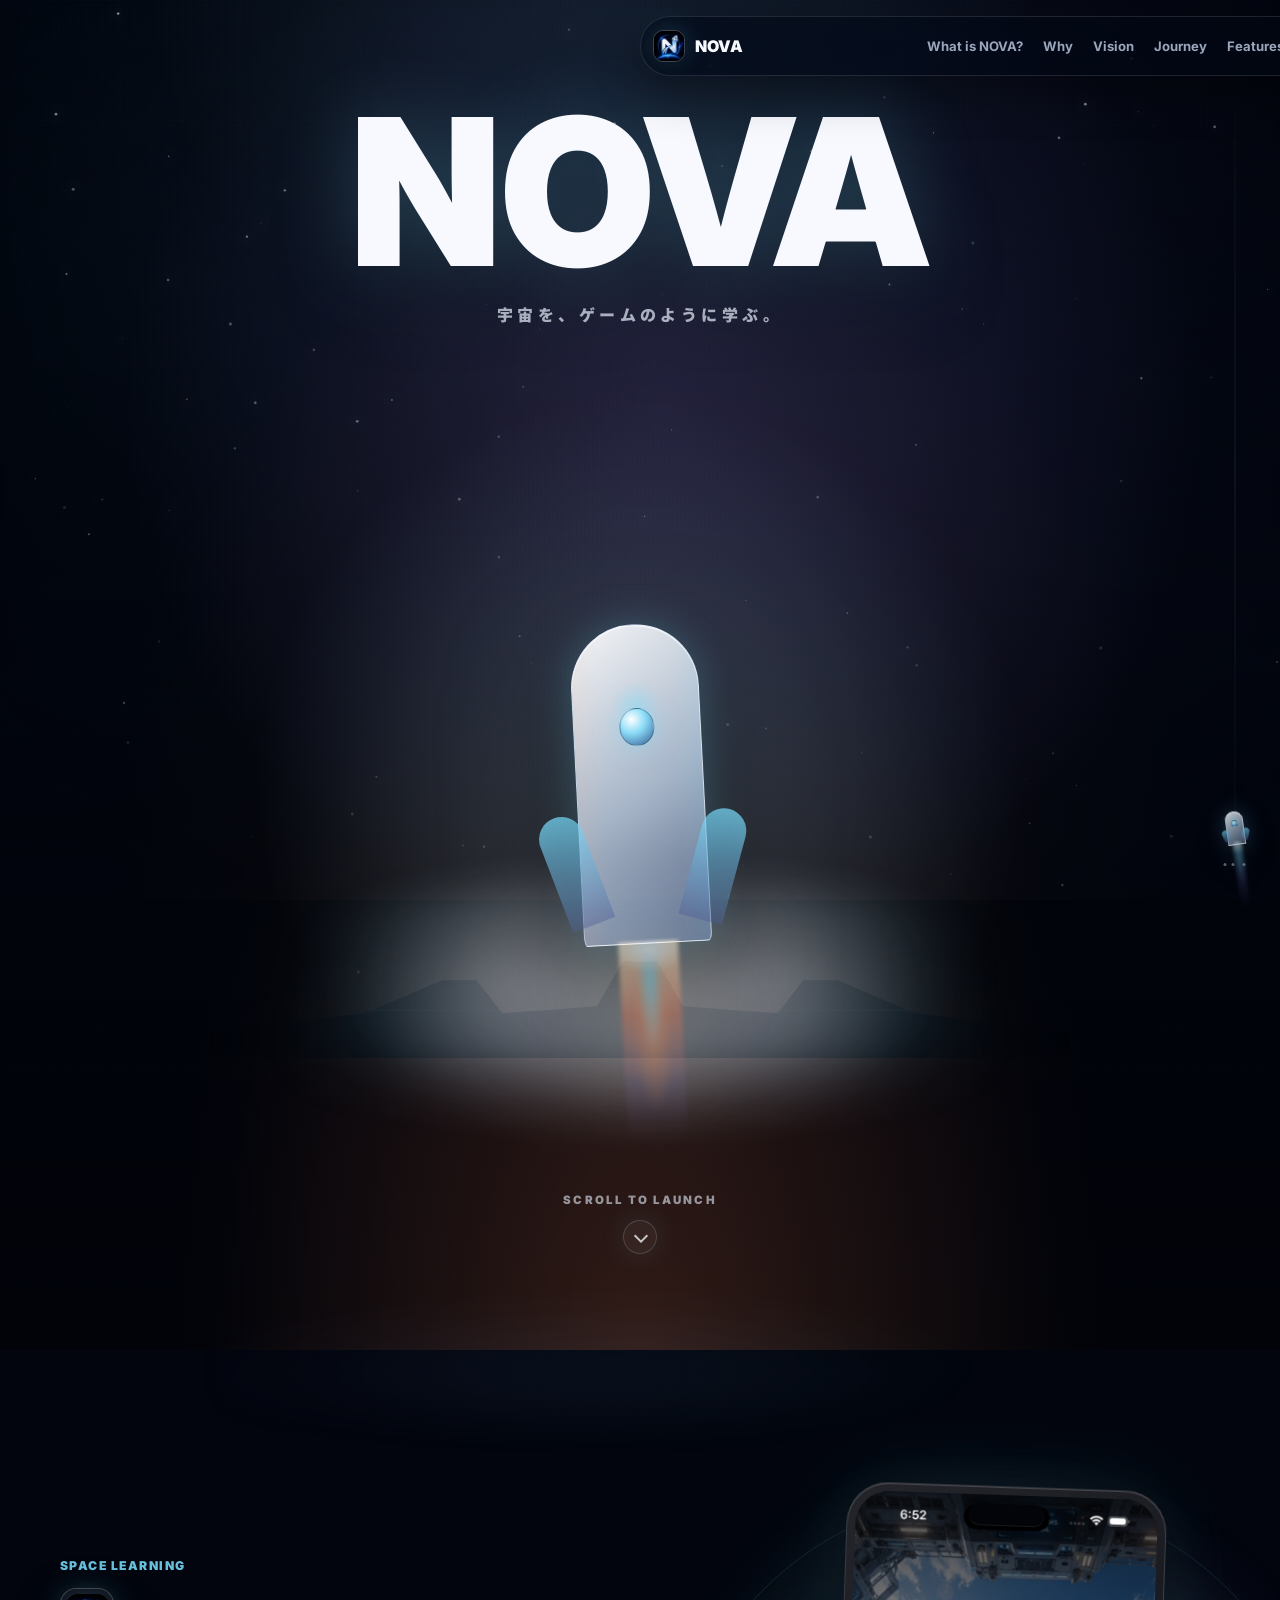
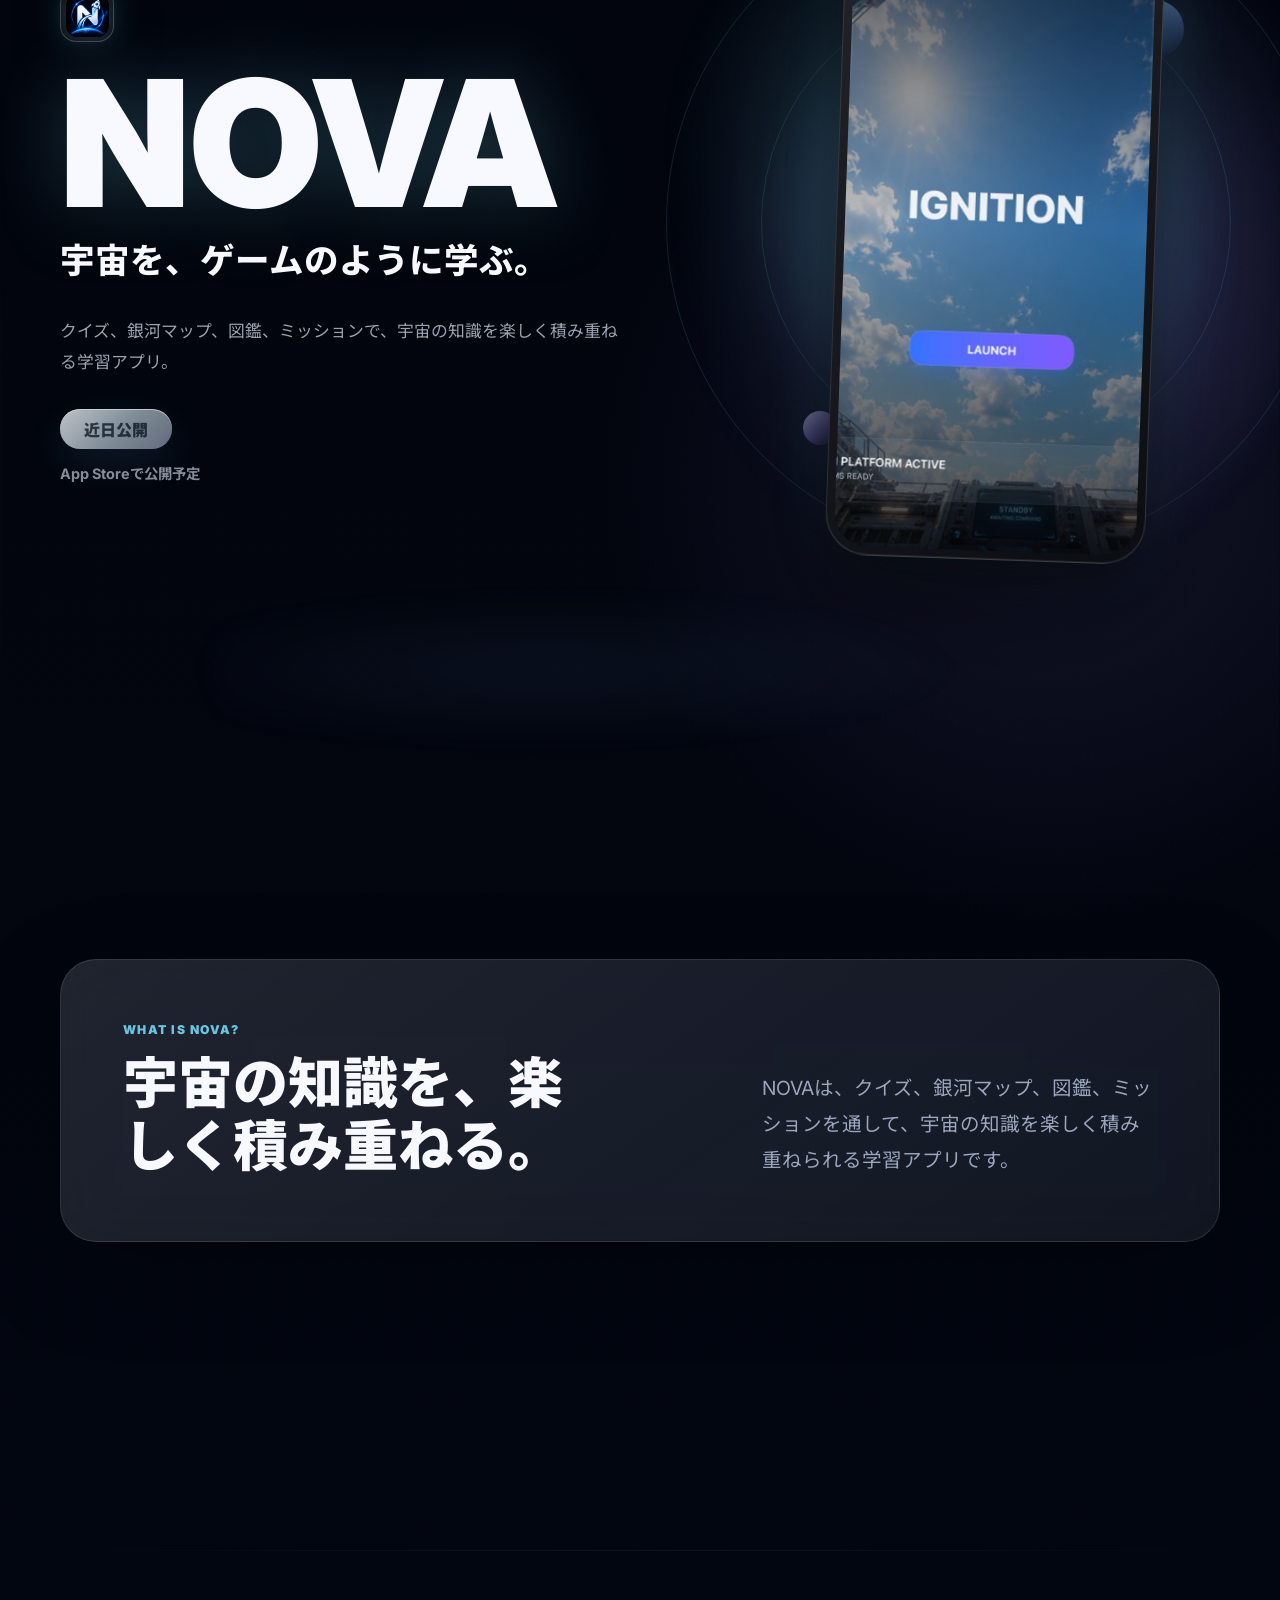
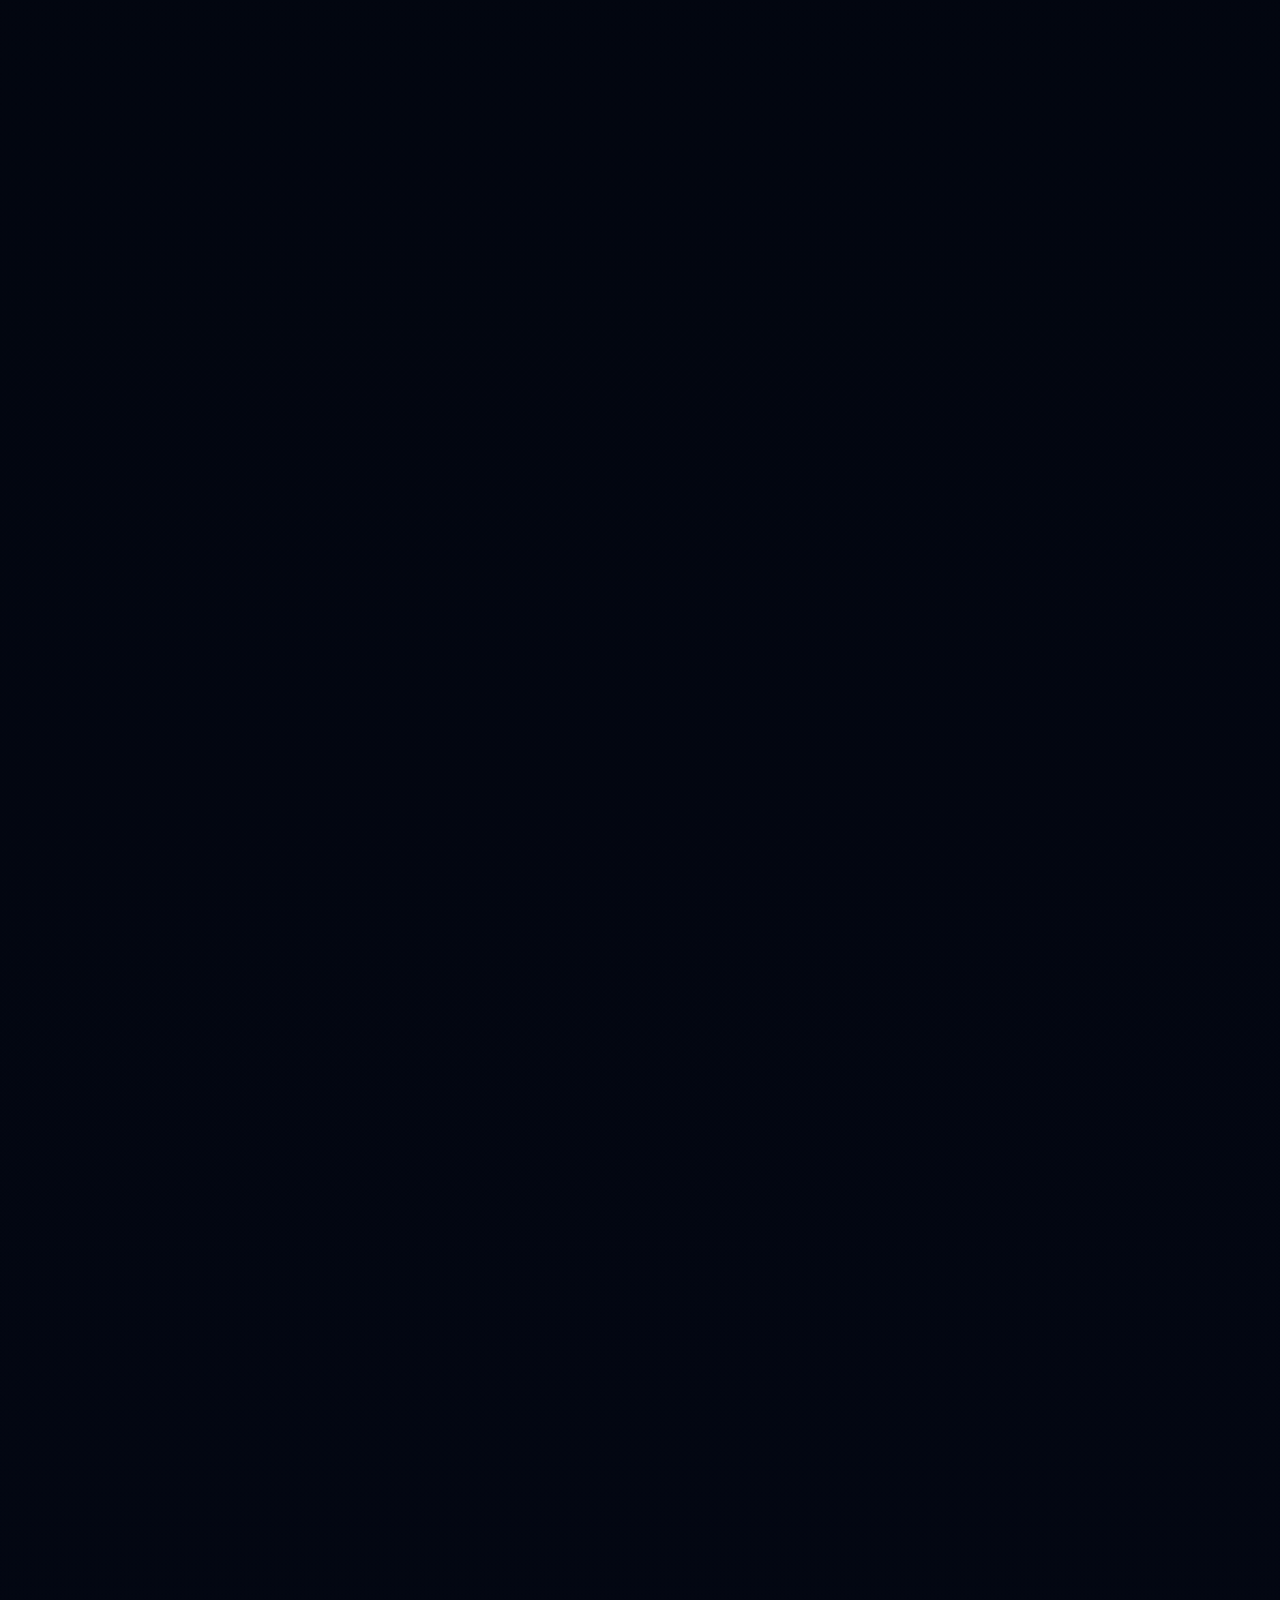
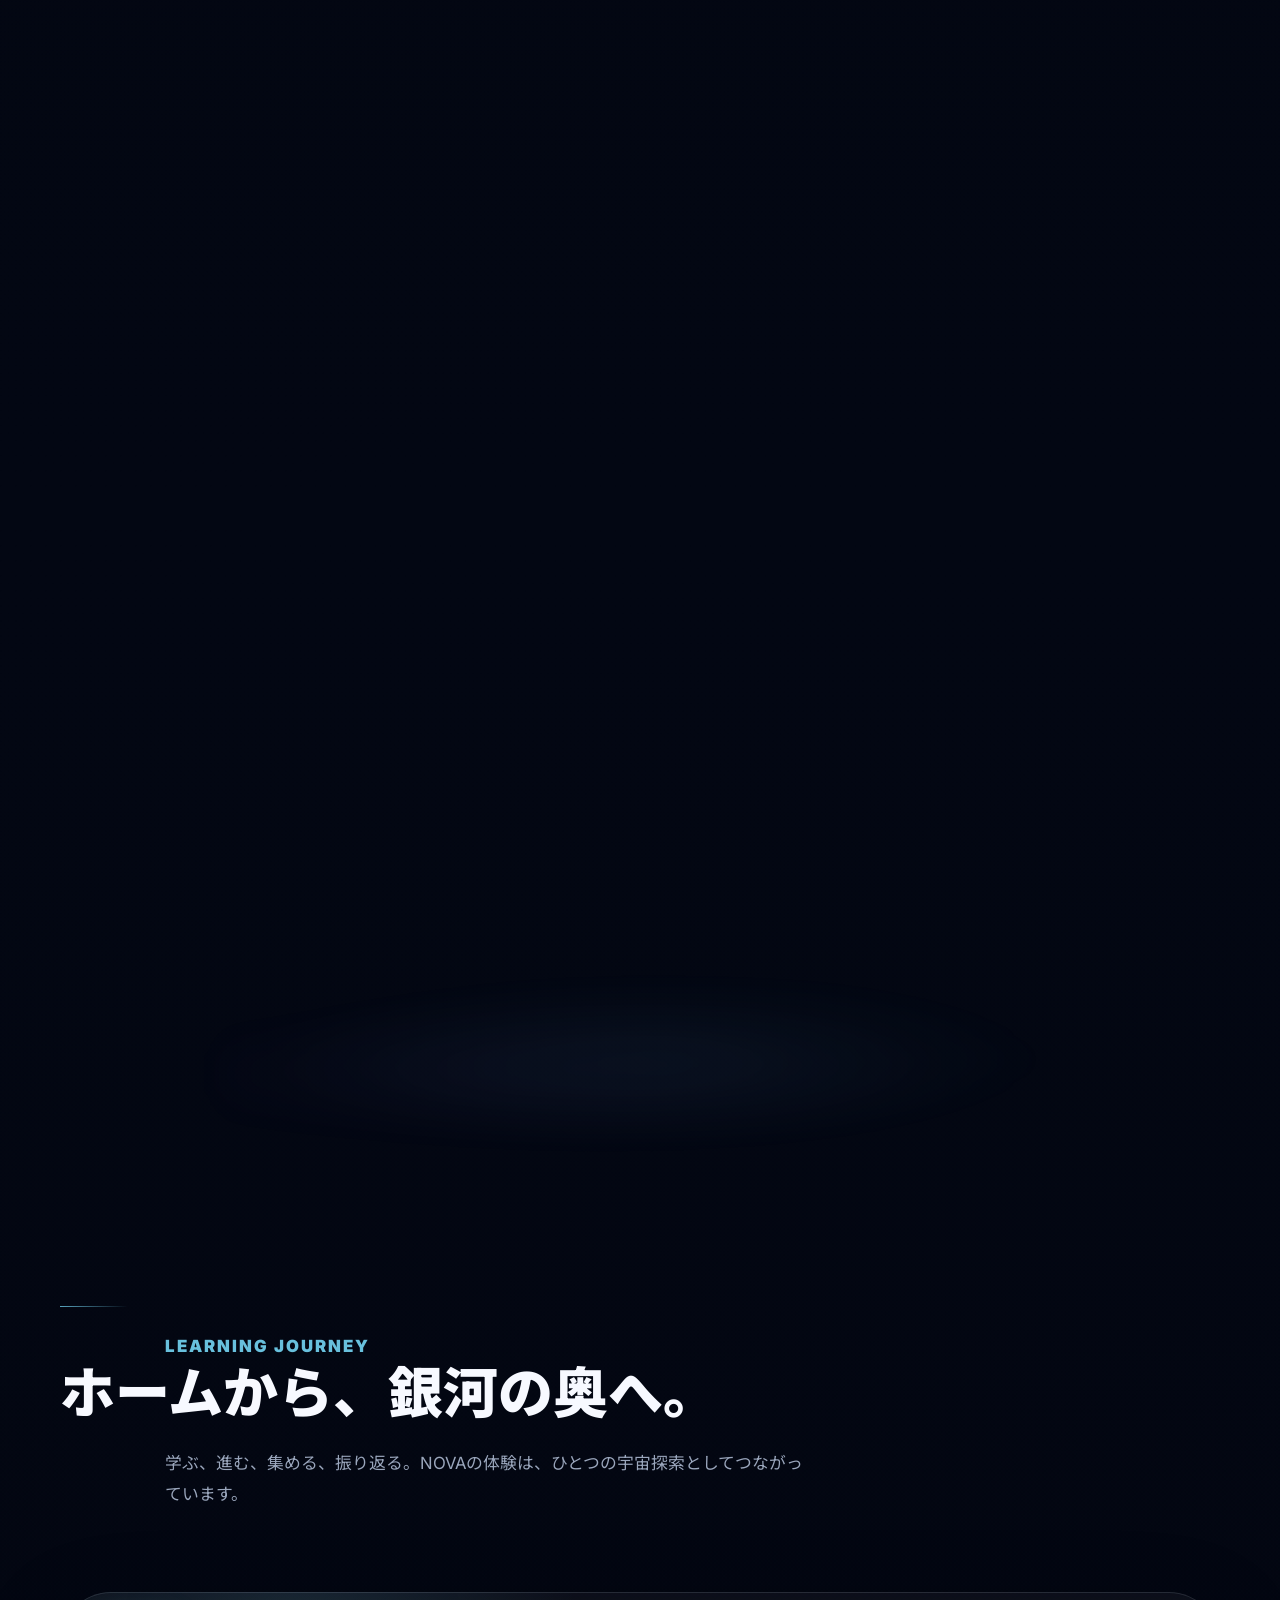
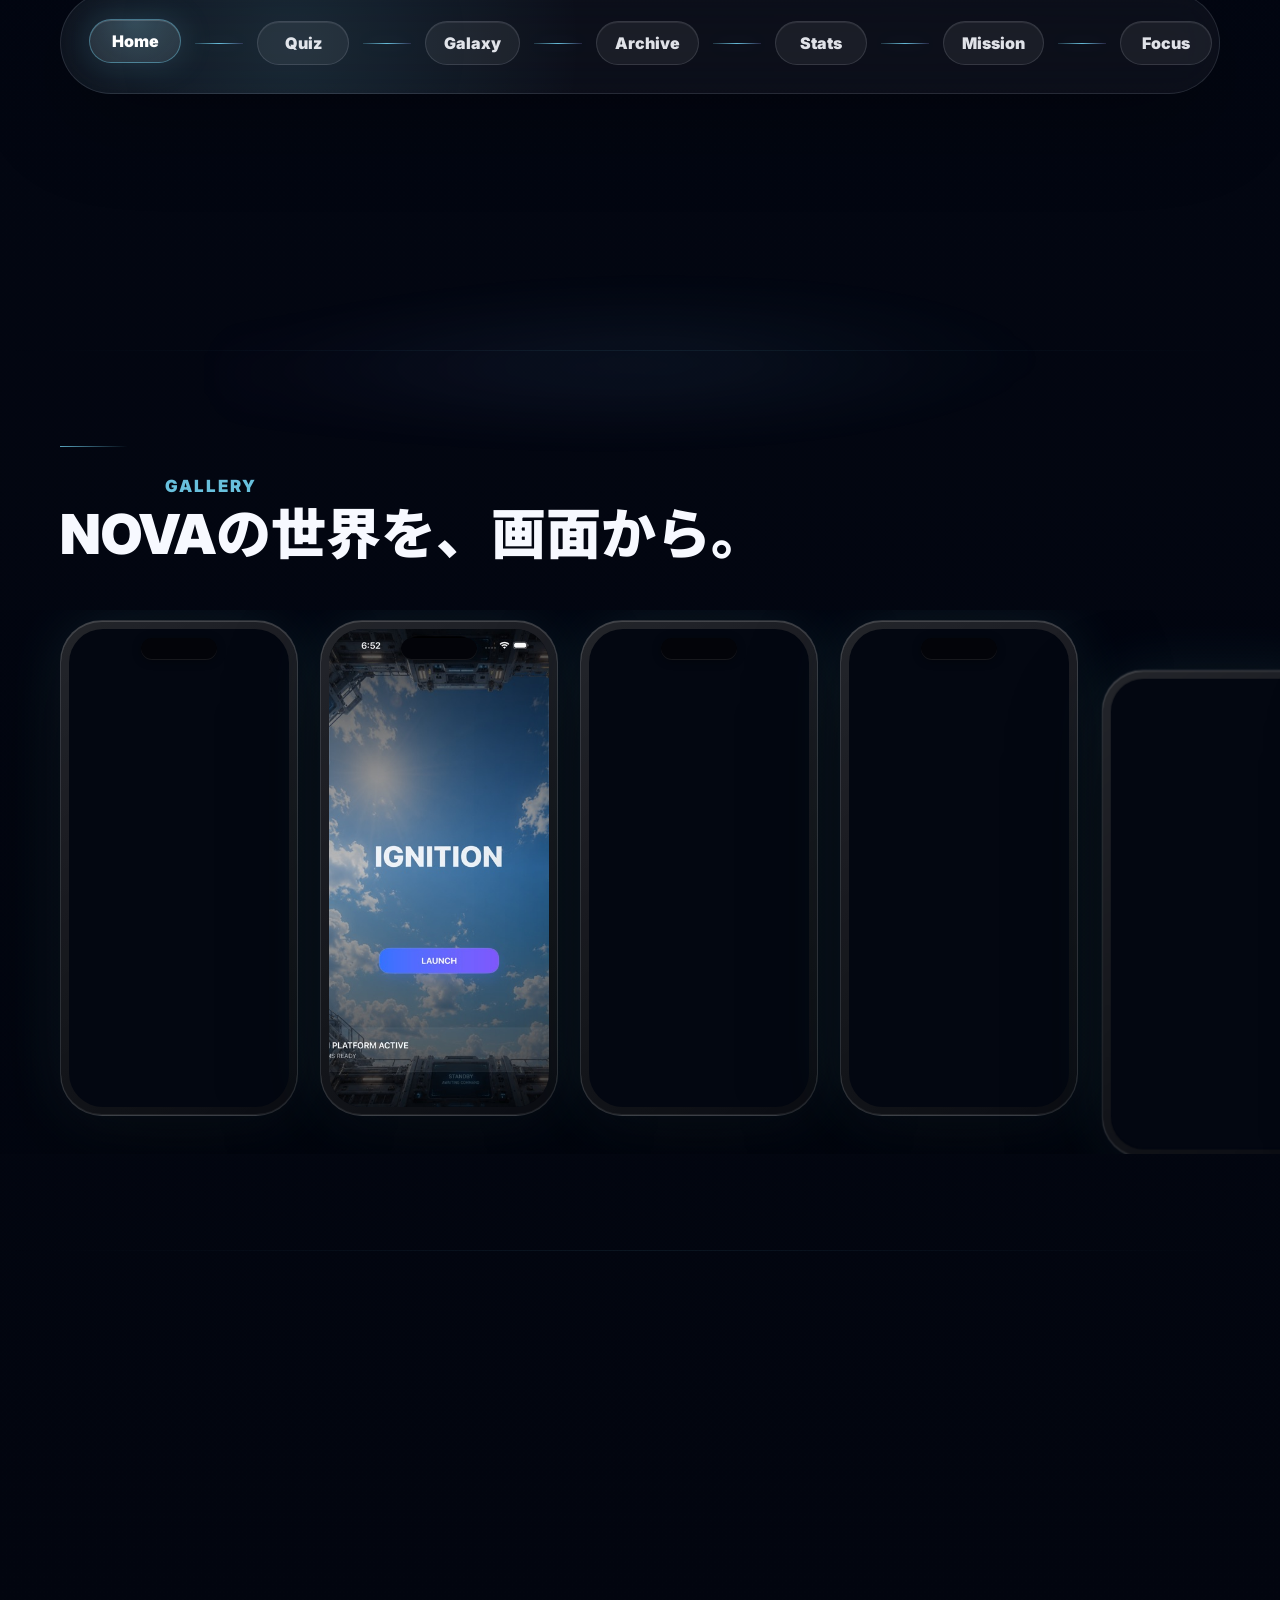
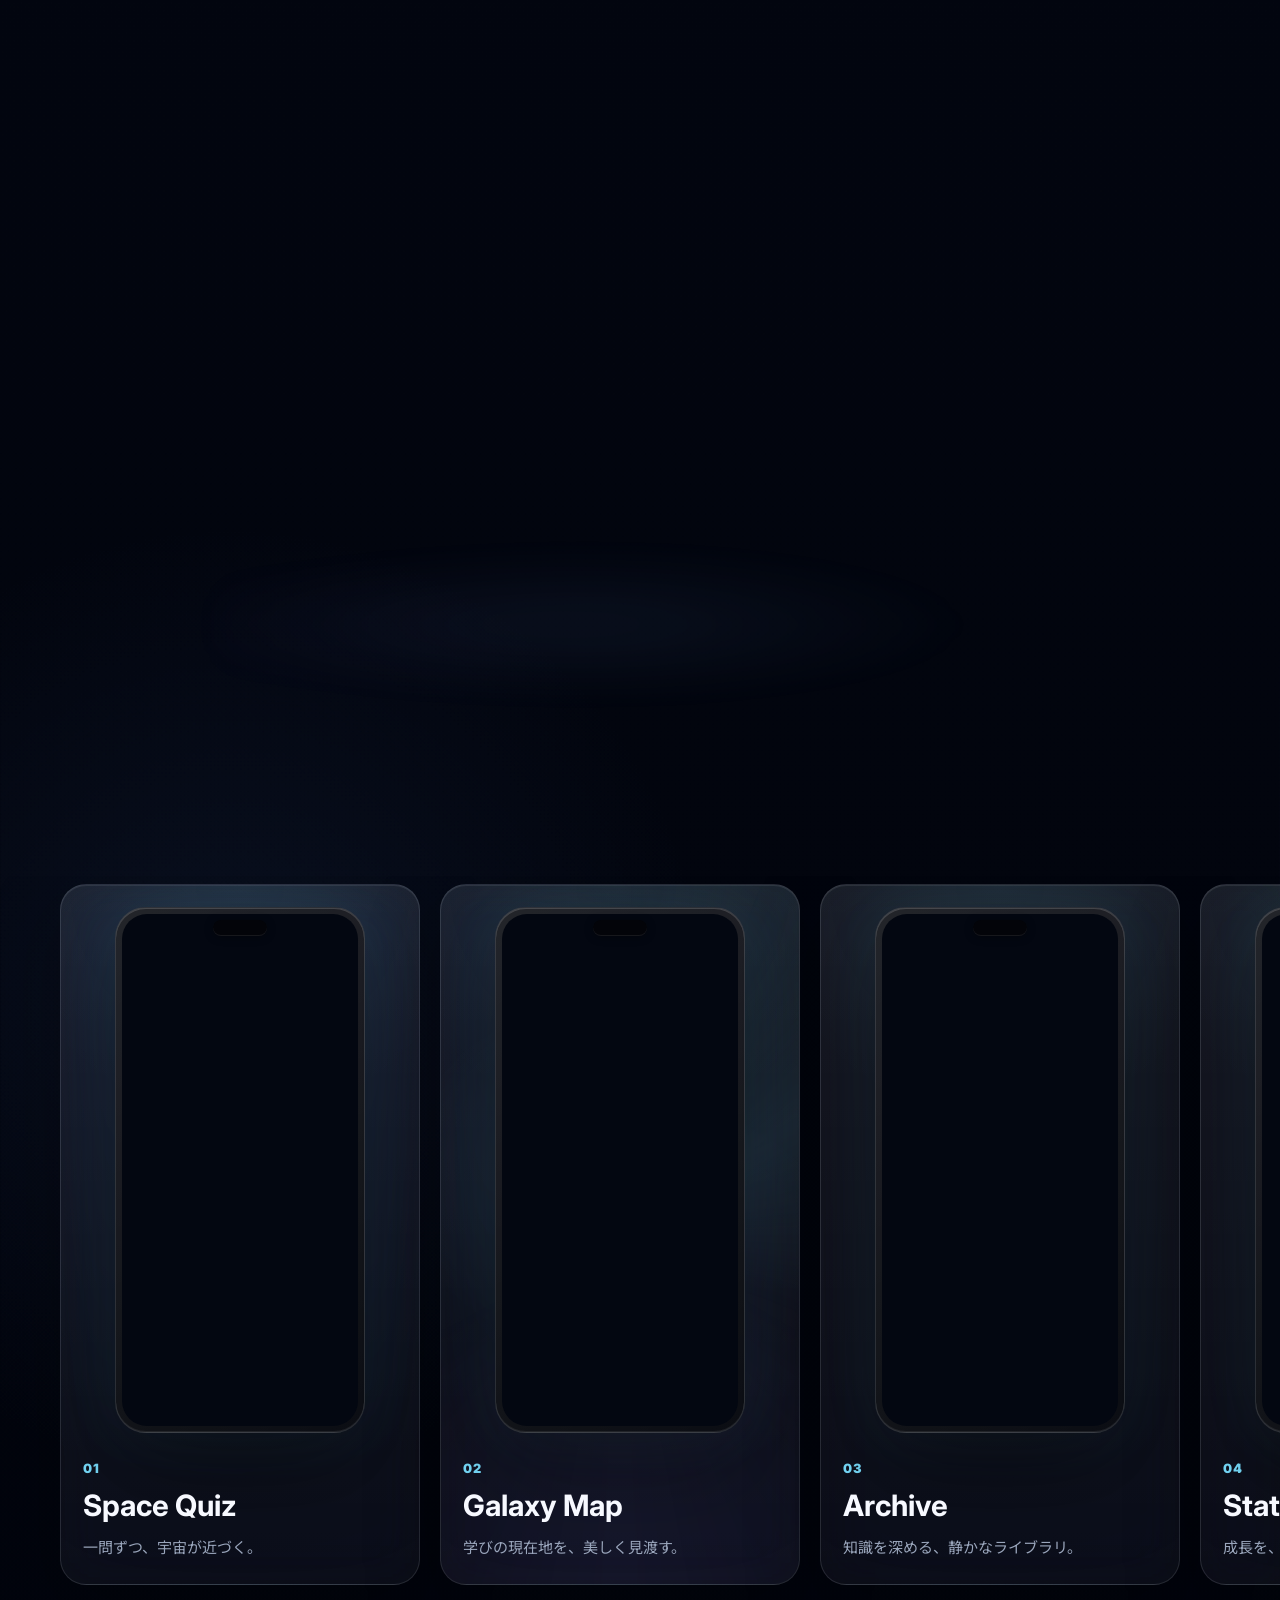
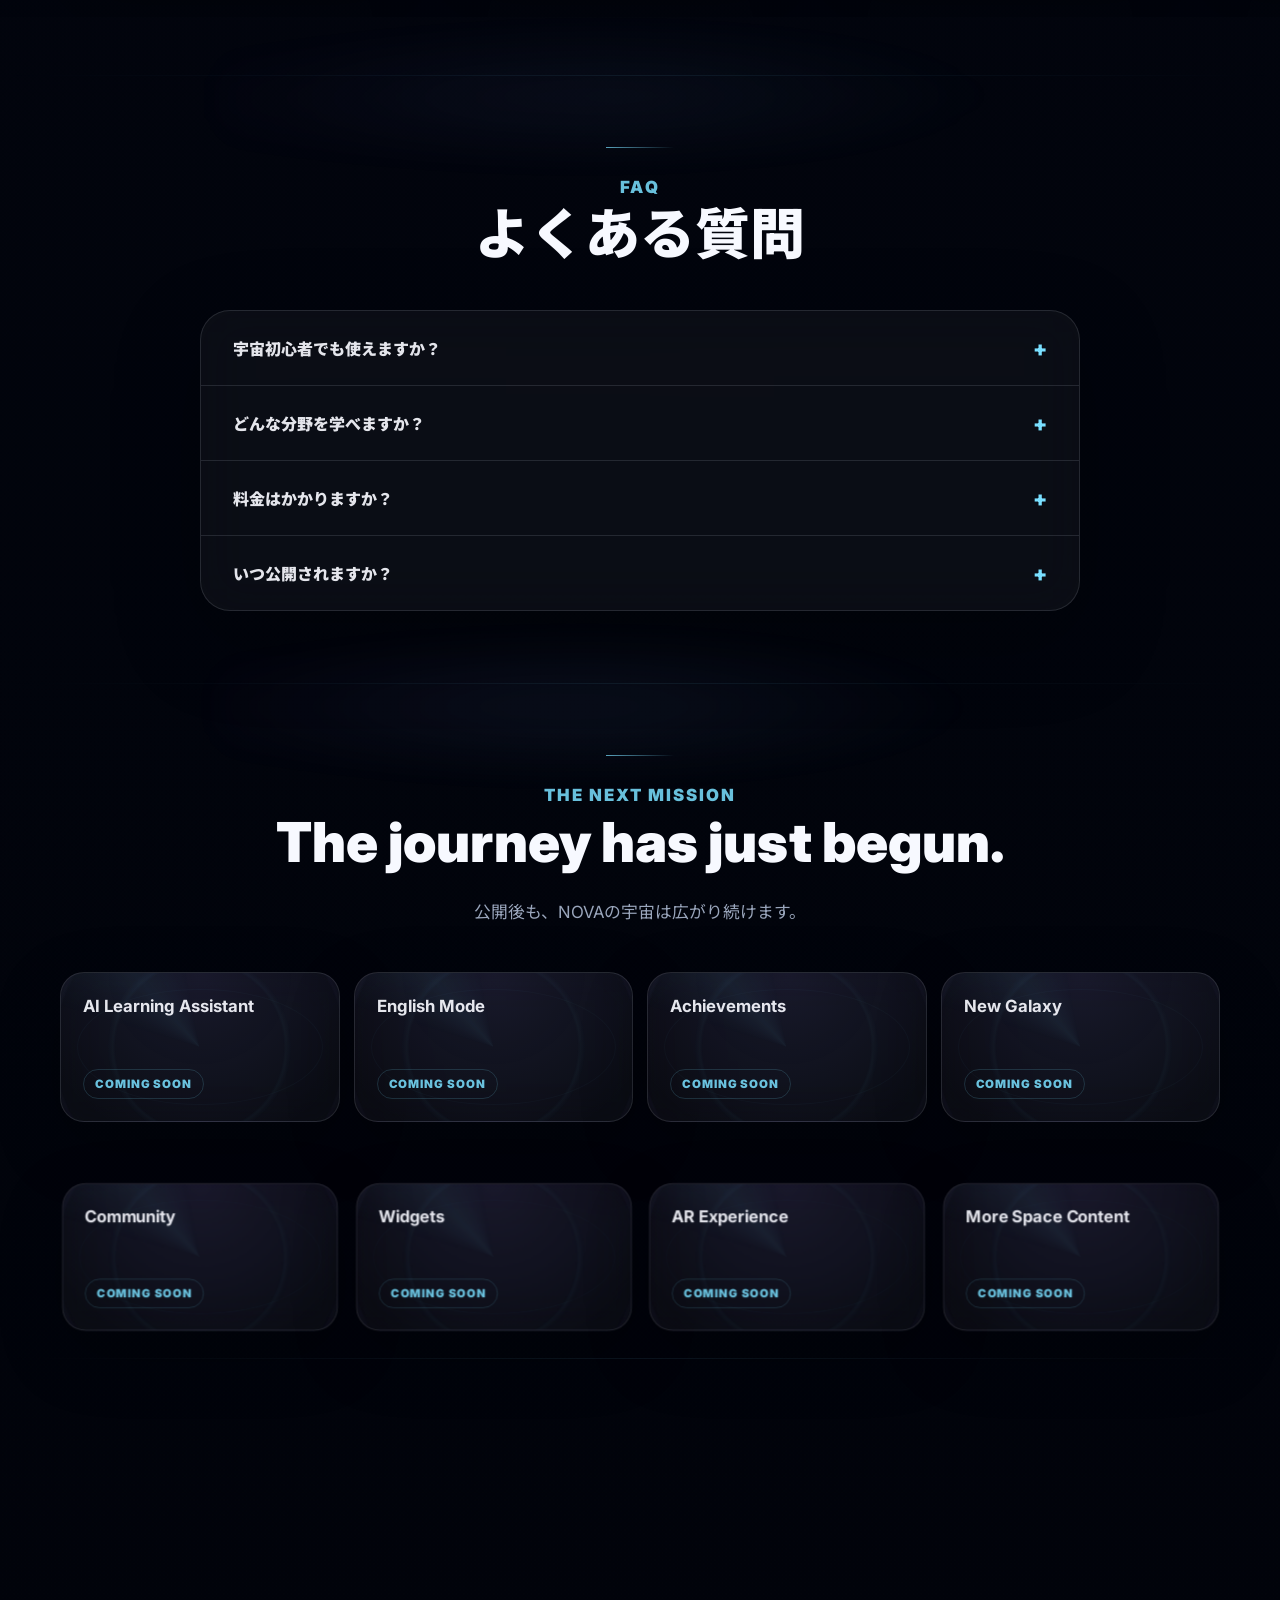
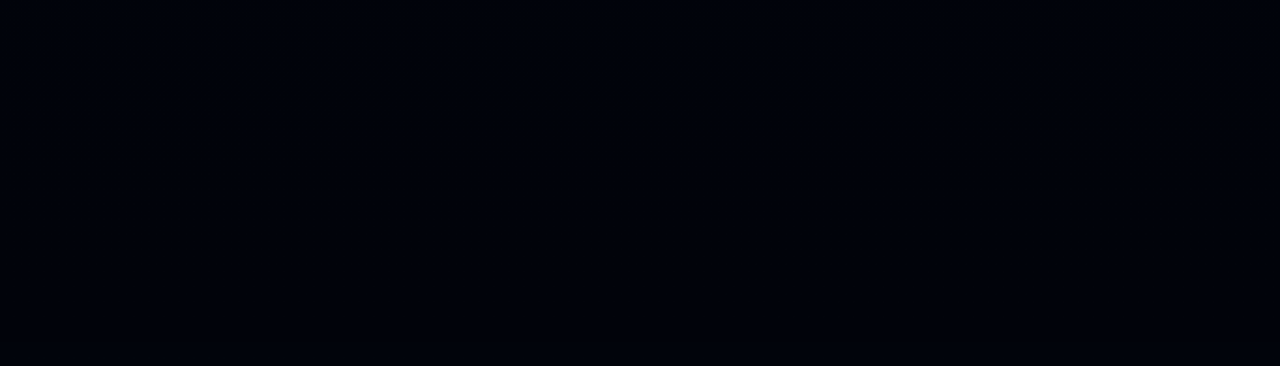
==== commit e2ee2202: "Add files via upload" ====
--- a/NOVA.html
+++ b/NOVA.html
@@ -37,7 +37,7 @@
   <link href="https://fonts.googleapis.com/css2?family=Inter:wght@400;500;600;700;800;900&amp;family=Noto+Sans+JP:wght@400;500;700;800;900&amp;display=swap" rel="stylesheet" media="print" onload="this.media='all'">
   <noscript><link href="https://fonts.googleapis.com/css2?family=Inter:wght@400;500;600;700;800;900&amp;family=Noto+Sans+JP:wght@400;500;700;800;900&amp;display=swap" rel="stylesheet"></noscript>
   <style>
-    :root{--bg:#01040b;--text:#f7f9ff;--muted:#9aa6bc;--line:rgba(226,238,255,.12);--cyan:#79dfff;--violet:#9a86ff;--launch-progress:0;--launch-rocket-y:0px;--launch-flame-scale:1;--launch-copy-y:0px;--launch-stars-opacity:.36;--launch-rocket-glow:36px;--launch-smoke-opacity:.72;--launch-smoke-scale:1;--launch-intro-opacity:1;--launch-pad-glow-opacity:.18;--launch-cloud-opacity:0;--launch-cloud-field-opacity:0;--launch-atmo-opacity:0;--launch-space-opacity:0;--launch-particle-opacity:0;--launch-flame-opacity:.9;--launch-rocket-light:.08;--motion-premium:cubic-bezier(.16,1,.3,1);--interaction-duration-fast:240ms}*{box-sizing:border-box}html{scroll-behavior:smooth;scroll-padding-top:96px}body{margin:0;min-height:100vh;color:var(--text);background:radial-gradient(circle at 50% -12%,rgba(121,223,255,.18),transparent 34rem),radial-gradient(circle at 82% 18%,rgba(154,134,255,.12),transparent 28rem),radial-gradient(circle at 18% 78%,rgba(74,113,190,.1),transparent 30rem),linear-gradient(180deg,#01040b 0%,#030713 46%,#01030a 100%);font-family:Inter,"Noto Sans JP",system-ui,-apple-system,BlinkMacSystemFont,sans-serif;overflow-x:hidden}a{color:inherit;text-decoration:none}img{display:block;max-width:100%}.space-canvas{position:fixed;inset:0;z-index:-1;width:100%;height:100%;pointer-events:none}.site-header{position:fixed;top:16px;left:50%;z-index:20;display:flex;height:auto;min-height:0;width:min(1040px,calc(100% - 32px));align-items:center;justify-content:space-between;gap:16px;padding:9px 12px;border:1px solid rgba(226,238,255,.12);border-radius:999px;background:rgba(3,8,18,.58);box-shadow:0 16px 46px rgba(0,0,0,.34);backdrop-filter:blur(26px) saturate(150%);transform:translateX(-50%)}.brand{display:inline-flex;align-items:center;gap:10px;font-weight:900;letter-spacing:0}.brand-logo{width:32px;height:32px;border:1px solid rgba(255,255,255,.22);border-radius:10px;object-fit:cover;box-shadow:0 8px 22px rgba(0,0,0,.32),0 0 24px rgba(121,223,255,.2)}.nav-links{display:flex;align-items:center;gap:20px;color:var(--muted);font-size:.82rem;font-weight:700}.mobile-language-nav{display:none}.language-switch{display:inline-flex;align-items:center;gap:2px;margin-left:2px;padding:3px;border:1px solid rgba(226,238,255,.14);border-radius:999px;background:rgba(255,255,255,.065);box-shadow:0 10px 26px rgba(0,0,0,.18),inset 0 1px 0 rgba(255,255,255,.08);backdrop-filter:blur(18px) saturate(150%)}.language-option{appearance:none;display:inline-flex;min-width:34px;min-height:28px;align-items:center;justify-content:center;padding:0 10px;border:0;border-radius:999px;background:transparent;color:var(--text);cursor:pointer;font-family:inherit;font-size:.74rem;font-weight:900;line-height:1;transition:background .25s var(--motion-premium),color .25s var(--motion-premium),box-shadow .25s var(--motion-premium),transform .25s var(--motion-premium)}.language-option::after{display:none}.language-option:hover,.language-option:focus-visible{color:var(--text)}.language-option:focus-visible{outline:2px solid rgba(121,223,255,.72);outline-offset:2px}.language-option.is-active{background:linear-gradient(135deg,var(--cyan),#6d93ff);color:#03101e;box-shadow:0 0 22px rgba(121,223,255,.28),inset 0 1px 0 rgba(255,255,255,.36);text-shadow:none}.nav-cta{display:inline-flex;min-height:40px;align-items:center;justify-content:center;padding:0 16px;border-radius:999px;background:rgba(255,255,255,.075);color:var(--text);font-weight:900;white-space:nowrap;box-shadow:0 10px 28px rgba(0,0,0,.16),inset 0 1px 0 rgba(255,255,255,.08);backdrop-filter:blur(18px)}.launch-intro{position:relative;display:grid;min-height:150vh;grid-template-rows:minmax(180px,.72fr) minmax(340px,1.25fr) minmax(118px,.38fr);align-items:center;justify-items:center;overflow:hidden}.launch-intro::before{position:absolute;inset:0;z-index:0;pointer-events:none;background:radial-gradient(ellipse at 50% 106%,rgba(255,135,78,var(--launch-pad-glow-opacity)),transparent 30rem),radial-gradient(ellipse at 50% 84%,rgba(226,238,255,var(--launch-cloud-opacity)),transparent 34rem),radial-gradient(circle at 50% 38%,rgba(121,223,255,var(--launch-atmo-opacity)),transparent 44rem),radial-gradient(circle at 50% 12%,rgba(12,20,44,var(--launch-space-opacity)),transparent 48rem),radial-gradient(circle at 50% 58%,rgba(121,223,255,.2),transparent 24rem),radial-gradient(circle at 52% 30%,rgba(154,134,255,.14),transparent 34rem),radial-gradient(ellipse at 50% 100%,rgba(255,130,82,.12),transparent 26rem),linear-gradient(180deg,rgba(1,4,11,.06),rgba(1,4,11,.58) 52%,rgba(1,3,9,.96));content:"";opacity:var(--launch-intro-opacity)}.launch-stars{position:absolute;inset:0;z-index:1;pointer-events:none;background:radial-gradient(circle at 18% 24%,rgba(255,255,255,.72) 0 1px,transparent 2px),radial-gradient(circle at 76% 18%,rgba(121,223,255,.58) 0 1px,transparent 2px),radial-gradient(circle at 68% 62%,rgba(255,255,255,.42) 0 1px,transparent 2px),radial-gradient(circle at 28% 72%,rgba(154,134,255,.44) 0 1px,transparent 2px),radial-gradient(circle at 86% 48%,rgba(255,255,255,.34) 0 1px,transparent 2px),radial-gradient(circle at 10% 55%,rgba(121,223,255,.36) 0 1px,transparent 2px);opacity:var(--launch-stars-opacity)}.launch-clouds{position:absolute;inset:0;pointer-events:none;opacity:var(--launch-cloud-field-opacity)}.launch-clouds-back{z-index:2}.launch-clouds-front{z-index:3;mix-blend-mode:screen}.launch-copy{position:sticky;top:108px;z-index:4;grid-row:1;align-self:start;margin-top:clamp(92px,11vh,132px);text-align:center;opacity:var(--launch-intro-opacity);transform:translateY(var(--launch-copy-y))}.launch-copy p{margin:0;color:var(--text);font-size:clamp(5.6rem,16vw,13rem);font-weight:900;line-height:.82;text-shadow:0 0 76px rgba(121,223,255,.24),0 24px 80px rgba(0,0,0,.42)}.launch-copy span{display:inline-flex;margin-top:26px;color:rgba(215,222,235,.76);font-size:clamp(.78rem,1.25vw,1rem);font-weight:900;letter-spacing:.28em;text-transform:uppercase}.launch-pad{position:sticky;top:clamp(210px,31vh,320px);z-index:3;grid-row:2;width:min(900px,96vw);height:min(620px,66vh);margin-top:clamp(20px,5vh,54px);opacity:var(--launch-intro-opacity);pointer-events:none}.launch-rocket{position:absolute;left:50%;bottom:148px;width:clamp(98px,10vw,142px);height:clamp(236px,25vw,338px);border:1px solid rgba(226,238,255,.58);border-radius:999px 999px 44% 44%;background:linear-gradient(90deg,rgba(255,143,84,var(--launch-rocket-light)),transparent 22%,transparent 78%,rgba(121,223,255,.08)),radial-gradient(circle at 50% 25%,rgba(121,223,255,.32),transparent 24px),linear-gradient(145deg,rgba(255,255,255,.96),rgba(196,213,234,.78) 54%,rgba(105,128,170,.62));box-shadow:0 0 var(--launch-rocket-glow) rgba(121,223,255,.26),0 40px 120px rgba(0,0,0,.56),inset 0 1px 0 rgba(255,255,255,.84);transform:translate(-50%,var(--launch-rocket-y)) rotate(-3deg)}.launch-rocket-window{position:absolute;top:26%;left:50%;width:28%;height:12%;border:1px solid rgba(4,13,28,.24);border-radius:50%;background:radial-gradient(circle at 35% 28%,#fff,rgba(121,223,255,.76) 42%,rgba(45,83,140,.94));box-shadow:0 0 24px rgba(121,223,255,.5);transform:translateX(-50%)}.launch-flame{position:absolute;top:calc(100% - 2px);left:50%;width:48%;height:clamp(230px,26vw,360px);border-radius:50% 50% 999px 999px;background:radial-gradient(circle at 50% 4%,#fff,transparent 12%),radial-gradient(ellipse at 50% 18%,rgba(121,223,255,.84),transparent 32%),radial-gradient(ellipse at 50% 42%,rgba(255,150,82,.62),transparent 50%),linear-gradient(to bottom,rgba(255,231,188,.96),rgba(255,119,72,.58) 36%,rgba(154,134,255,.16) 70%,transparent);filter:blur(2.2px) drop-shadow(0 0 44px rgba(255,142,87,.36)) drop-shadow(0 0 46px rgba(121,223,255,.26));opacity:var(--launch-flame-opacity);transform:translateX(-50%) scaleY(var(--launch-flame-scale));transform-origin:top center}.launch-smoke{position:absolute;left:50%;bottom:24px;border-radius:50%;background:radial-gradient(circle,rgba(245,250,255,.32),rgba(226,238,255,.18) 28%,rgba(121,223,255,.055) 52%,transparent 76%);filter:blur(22px);opacity:var(--launch-smoke-opacity)}.smoke-one{width:min(760px,94vw);height:190px;transform:translateX(-50%) scale(var(--launch-smoke-scale))}.smoke-two{width:min(540px,68vw);height:172px;transform:translateX(-76%) scale(var(--launch-smoke-scale))}.smoke-three{width:min(540px,68vw);height:172px;transform:translateX(-24%) scale(var(--launch-smoke-scale))}.smoke-four{width:min(980px,100vw);height:150px;bottom:-18px;transform:translateX(-50%) scale(var(--launch-smoke-scale));opacity:var(--launch-smoke-opacity)}.launch-scroll-cue{position:sticky;top:calc(100vh - 118px);z-index:4;grid-row:3;display:grid;justify-items:center;gap:13px;margin-bottom:34px;color:rgba(215,222,235,.64);font-size:.72rem;font-weight:900;letter-spacing:.18em;opacity:var(--launch-intro-opacity);text-transform:uppercase}.launch-arrow{display:block;width:34px;height:34px;border:1px solid rgba(226,238,255,.16);border-radius:50%;background:rgba(255,255,255,.055);box-shadow:0 0 28px rgba(121,223,255,.12);backdrop-filter:blur(18px)}@media(max-width:900px){.nav-links{display:none}.mobile-language-nav{display:flex;align-items:center;margin-left:auto}}@media(max-width:680px){.site-header{top:12px;width:calc(100% - 24px)}.nav-cta{min-height:38px;padding:0 14px;font-size:.82rem}.launch-intro{min-height:132vh;grid-template-rows:minmax(154px,.66fr) minmax(300px,1.28fr) minmax(104px,.36fr)}.launch-copy{margin-top:92px}.launch-pad{top:calc(100vh - 360px);width:min(620px,96vw);height:390px}.launch-rocket{bottom:118px;width:72px;height:176px}.launch-flame{height:176px}.launch-smoke{filter:blur(12px)}.launch-scroll-cue{top:calc(100vh - 104px)}}
+    :root{--bg:#01040b;--text:#f7f9ff;--muted:#9aa6bc;--line:rgba(226,238,255,.12);--cyan:#79dfff;--violet:#9a86ff;--launch-progress:0;--launch-rocket-y:0px;--launch-flame-scale:1;--launch-copy-y:0px;--launch-stars-opacity:.36;--launch-rocket-glow:36px;--launch-smoke-opacity:.72;--launch-smoke-scale:1;--launch-intro-opacity:1;--launch-pad-glow-opacity:.18;--launch-cloud-opacity:0;--launch-cloud-field-opacity:0;--launch-atmo-opacity:0;--launch-space-opacity:0;--launch-particle-opacity:0;--launch-flame-opacity:.9;--launch-rocket-light:.08;--motion-premium:cubic-bezier(.16,1,.3,1);--interaction-duration-fast:240ms}*{box-sizing:border-box}html{scroll-behavior:smooth;scroll-padding-top:96px}body{margin:0;min-height:100vh;color:var(--text);background:radial-gradient(circle at 50% -12%,rgba(121,223,255,.18),transparent 34rem),radial-gradient(circle at 82% 18%,rgba(154,134,255,.12),transparent 28rem),radial-gradient(circle at 18% 78%,rgba(74,113,190,.1),transparent 30rem),linear-gradient(180deg,#01040b 0%,#030713 46%,#01030a 100%);font-family:Inter,"Noto Sans JP",system-ui,-apple-system,BlinkMacSystemFont,sans-serif;overflow-x:hidden}a{color:inherit;text-decoration:none}img{display:block;max-width:100%}.space-canvas{position:fixed;inset:0;z-index:-1;width:100%;height:100%;pointer-events:none}.site-header{position:fixed;top:16px;left:50%;z-index:20;display:flex;height:auto;min-height:0;width:min(1040px,calc(100% - 32px));align-items:center;justify-content:space-between;gap:16px;padding:9px 12px;border:1px solid rgba(226,238,255,.12);border-radius:999px;background:rgba(3,8,18,.58);box-shadow:0 16px 46px rgba(0,0,0,.34);backdrop-filter:blur(26px) saturate(150%);transform:translateX(-50%)}.brand{display:inline-flex;align-items:center;gap:10px;font-weight:900;letter-spacing:0}.brand-logo{width:32px;height:32px;border:1px solid rgba(255,255,255,.22);border-radius:10px;object-fit:cover;box-shadow:0 8px 22px rgba(0,0,0,.32),0 0 24px rgba(121,223,255,.2)}.nav-links{display:flex;align-items:center;gap:20px;color:var(--muted);font-size:.82rem;font-weight:700}.mobile-language-nav{display:none}.language-switch{display:inline-flex;align-items:center;gap:2px;margin-left:2px;padding:3px;border:1px solid rgba(226,238,255,.14);border-radius:999px;background:rgba(255,255,255,.065);box-shadow:0 10px 26px rgba(0,0,0,.18),inset 0 1px 0 rgba(255,255,255,.08);backdrop-filter:blur(18px) saturate(150%)}.language-option{appearance:none;display:inline-flex;min-width:34px;min-height:28px;align-items:center;justify-content:center;padding:0 10px;border:0;border-radius:999px;background:transparent;color:var(--text);cursor:pointer;font-family:inherit;font-size:.74rem;font-weight:900;line-height:1;transition:background .25s var(--motion-premium),color .25s var(--motion-premium),box-shadow .25s var(--motion-premium),transform .25s var(--motion-premium)}.language-option::after{display:none}.language-option:hover,.language-option:focus-visible{color:var(--text)}.language-option:focus-visible{outline:2px solid rgba(121,223,255,.72);outline-offset:2px}.language-option.is-active{background:linear-gradient(135deg,var(--cyan),#6d93ff);color:#03101e;box-shadow:0 0 22px rgba(121,223,255,.28),inset 0 1px 0 rgba(255,255,255,.36);text-shadow:none}.nav-cta{display:inline-flex;min-height:40px;align-items:center;justify-content:center;padding:0 16px;border-radius:999px;background:rgba(255,255,255,.075);color:var(--text);font-weight:900;white-space:nowrap;box-shadow:0 10px 28px rgba(0,0,0,.16),inset 0 1px 0 rgba(255,255,255,.08);backdrop-filter:blur(18px)}.launch-intro{position:relative;display:grid;min-height:150vh;grid-template-rows:minmax(180px,.72fr) minmax(340px,1.25fr) minmax(118px,.38fr);align-items:center;justify-items:center;overflow:hidden}.launch-intro::before{position:absolute;inset:0;z-index:0;pointer-events:none;background:radial-gradient(ellipse at 50% 106%,rgba(255,135,78,var(--launch-pad-glow-opacity)),transparent 30rem),radial-gradient(ellipse at 50% 84%,rgba(226,238,255,var(--launch-cloud-opacity)),transparent 34rem),radial-gradient(circle at 50% 38%,rgba(121,223,255,var(--launch-atmo-opacity)),transparent 44rem),radial-gradient(circle at 50% 12%,rgba(12,20,44,var(--launch-space-opacity)),transparent 48rem),radial-gradient(circle at 50% 58%,rgba(121,223,255,.2),transparent 24rem),radial-gradient(circle at 52% 30%,rgba(154,134,255,.14),transparent 34rem),radial-gradient(ellipse at 50% 100%,rgba(255,130,82,.12),transparent 26rem),linear-gradient(180deg,rgba(1,4,11,.06),rgba(1,4,11,.58) 52%,rgba(1,3,9,.96));content:"";opacity:var(--launch-intro-opacity)}.launch-stars{position:absolute;inset:0;z-index:1;pointer-events:none;background:radial-gradient(circle at 18% 24%,rgba(255,255,255,.72) 0 1px,transparent 2px),radial-gradient(circle at 76% 18%,rgba(121,223,255,.58) 0 1px,transparent 2px),radial-gradient(circle at 68% 62%,rgba(255,255,255,.42) 0 1px,transparent 2px),radial-gradient(circle at 28% 72%,rgba(154,134,255,.44) 0 1px,transparent 2px),radial-gradient(circle at 86% 48%,rgba(255,255,255,.34) 0 1px,transparent 2px),radial-gradient(circle at 10% 55%,rgba(121,223,255,.36) 0 1px,transparent 2px);opacity:var(--launch-stars-opacity)}.launch-clouds{position:absolute;inset:0;pointer-events:none;opacity:var(--launch-cloud-field-opacity)}.launch-clouds-back{z-index:2}.launch-clouds-front{z-index:3;mix-blend-mode:screen}.launch-copy{position:sticky;top:108px;z-index:4;grid-row:1;align-self:start;margin-top:clamp(92px,11vh,132px);text-align:center;opacity:var(--launch-intro-opacity);transform:translateY(var(--launch-copy-y))}.launch-copy p{margin:0;color:var(--text);font-size:clamp(5.6rem,16vw,13rem);font-weight:900;line-height:.82;text-shadow:0 0 76px rgba(121,223,255,.24),0 24px 80px rgba(0,0,0,.42)}.launch-copy span{display:inline-flex;margin-top:26px;color:rgba(215,222,235,.76);font-size:clamp(.78rem,1.25vw,1rem);font-weight:900;letter-spacing:.28em;text-transform:uppercase}.launch-pad{position:sticky;top:clamp(210px,31vh,320px);z-index:3;grid-row:2;width:min(900px,96vw);height:min(620px,66vh);margin-top:clamp(20px,5vh,54px);opacity:var(--launch-intro-opacity);pointer-events:none}.launch-rocket{position:absolute;left:50%;bottom:148px;width:clamp(98px,10vw,142px);height:clamp(236px,25vw,338px);border:1px solid rgba(226,238,255,.58);border-radius:999px 999px 44% 44%;background:linear-gradient(90deg,rgba(255,143,84,var(--launch-rocket-light)),transparent 22%,transparent 78%,rgba(121,223,255,.08)),radial-gradient(circle at 50% 25%,rgba(121,223,255,.32),transparent 24px),linear-gradient(145deg,rgba(255,255,255,.96),rgba(196,213,234,.78) 54%,rgba(105,128,170,.62));box-shadow:0 0 var(--launch-rocket-glow) rgba(121,223,255,.26),0 40px 120px rgba(0,0,0,.56),inset 0 1px 0 rgba(255,255,255,.84);transform:translate(-50%,var(--launch-rocket-y)) rotate(-3deg)}.launch-rocket-window{position:absolute;top:26%;left:50%;width:28%;height:12%;border:1px solid rgba(4,13,28,.24);border-radius:50%;background:radial-gradient(circle at 35% 28%,#fff,rgba(121,223,255,.76) 42%,rgba(45,83,140,.94));box-shadow:0 0 24px rgba(121,223,255,.5);transform:translateX(-50%)}.launch-flame{position:absolute;top:calc(100% - 2px);left:50%;width:48%;height:clamp(230px,26vw,360px);border-radius:50% 50% 999px 999px;background:radial-gradient(circle at 50% 4%,#fff,transparent 12%),radial-gradient(ellipse at 50% 18%,rgba(121,223,255,.84),transparent 32%),radial-gradient(ellipse at 50% 42%,rgba(255,150,82,.62),transparent 50%),linear-gradient(to bottom,rgba(255,231,188,.96),rgba(255,119,72,.58) 36%,rgba(154,134,255,.16) 70%,transparent);filter:blur(2.2px) drop-shadow(0 0 44px rgba(255,142,87,.36)) drop-shadow(0 0 46px rgba(121,223,255,.26));opacity:var(--launch-flame-opacity);transform:translateX(-50%) scaleY(var(--launch-flame-scale));transform-origin:top center}.launch-smoke{position:absolute;left:50%;bottom:24px;border-radius:50%;background:radial-gradient(circle,rgba(245,250,255,.32),rgba(226,238,255,.18) 28%,rgba(121,223,255,.055) 52%,transparent 76%);filter:blur(22px);opacity:var(--launch-smoke-opacity)}.smoke-one{width:min(760px,94vw);height:190px;transform:translateX(-50%) scale(var(--launch-smoke-scale))}.smoke-two{width:min(540px,68vw);height:172px;transform:translateX(-76%) scale(var(--launch-smoke-scale))}.smoke-three{width:min(540px,68vw);height:172px;transform:translateX(-24%) scale(var(--launch-smoke-scale))}.smoke-four{width:min(980px,100vw);height:150px;bottom:-18px;transform:translateX(-50%) scale(var(--launch-smoke-scale));opacity:var(--launch-smoke-opacity)}.launch-scroll-cue{position:sticky;top:calc(100vh - 118px);z-index:4;grid-row:3;display:grid;justify-items:center;gap:13px;margin-bottom:34px;color:rgba(215,222,235,.64);font-size:.72rem;font-weight:900;letter-spacing:.18em;opacity:var(--launch-intro-opacity);text-transform:uppercase}.launch-arrow{display:block;width:34px;height:34px;border:1px solid rgba(226,238,255,.16);border-radius:50%;background:rgba(255,255,255,.055);box-shadow:0 0 28px rgba(121,223,255,.12);backdrop-filter:blur(18px)}@media(max-width:900px){.site-header{justify-content:space-between;gap:10px}.js-enabled .site-header[data-animate],.js-enabled .site-header[data-animate].is-visible{transform:translateX(-50%)}.nav-links{display:none}.mobile-language-nav{display:flex;align-items:center;flex:0 0 auto;margin-left:0}}@media(max-width:680px){.site-header{top:12px;width:calc(100% - 16px);padding:8px}.language-switch{gap:1px;padding:2px}.language-option{min-width:30px;min-height:26px;padding:0 8px;font-size:.7rem}.nav-cta{min-height:38px;padding:0 10px;font-size:.76rem}.launch-intro{min-height:132vh;grid-template-rows:minmax(154px,.66fr) minmax(300px,1.28fr) minmax(104px,.36fr)}.launch-copy{margin-top:92px}.launch-pad{top:calc(100vh - 360px);width:min(620px,96vw);height:390px}.launch-rocket{bottom:118px;width:72px;height:176px}.launch-flame{height:176px}.launch-smoke{filter:blur(12px)}.launch-scroll-cue{top:calc(100vh - 104px)}}
   </style>
   <link rel="preload" as="style" href="NOVA.css" onload="this.onload=null;this.rel='stylesheet'">
   <noscript><link rel="stylesheet" href="NOVA.css"></noscript>
--- a/NOVA.css
+++ b/NOVA.css
@@ -3007,6 +3007,16 @@
 }
 
 @media (max-width: 900px) {
+  .site-header {
+    justify-content: space-between;
+    gap: 10px;
+  }
+
+  .js-enabled .site-header[data-animate],
+  .js-enabled .site-header[data-animate].is-visible {
+    transform: translateX(-50%);
+  }
+
   .nav-links {
     display: none;
   }
@@ -3014,7 +3024,8 @@
   .mobile-language-nav {
     display: flex;
     align-items: center;
-    margin-left: auto;
+    flex: 0 0 auto;
+    margin-left: 0;
   }
 
   .hero,
@@ -3092,13 +3103,26 @@
 @media (max-width: 680px) {
   .site-header {
     top: 12px;
-    width: calc(100% - 24px);
+    width: calc(100% - 16px);
+    padding: 8px;
+  }
+
+  .language-switch {
+    gap: 1px;
+    padding: 2px;
+  }
+
+  .language-option {
+    min-width: 30px;
+    min-height: 26px;
+    padding: 0 8px;
+    font-size: 0.7rem;
   }
 
   .nav-cta {
     min-height: 38px;
-    padding: 0 14px;
-    font-size: 0.82rem;
+    padding: 0 10px;
+    font-size: 0.76rem;
   }
 
   .section {
--- a/NOVA.css
+++ b/NOVA.css
@@ -3007,6 +3007,16 @@
 }
 
 @media (max-width: 900px) {
+  .site-header {
+    justify-content: space-between;
+    gap: 10px;
+  }
+
+  .js-enabled .site-header[data-animate],
+  .js-enabled .site-header[data-animate].is-visible {
+    transform: translateX(-50%);
+  }
+
   .nav-links {
     display: none;
   }
@@ -3014,7 +3024,8 @@
   .mobile-language-nav {
     display: flex;
     align-items: center;
-    margin-left: auto;
+    flex: 0 0 auto;
+    margin-left: 0;
   }
 
   .hero,
@@ -3092,13 +3103,26 @@
 @media (max-width: 680px) {
   .site-header {
     top: 12px;
-    width: calc(100% - 24px);
+    width: calc(100% - 16px);
+    padding: 8px;
+  }
+
+  .language-switch {
+    gap: 1px;
+    padding: 2px;
+  }
+
+  .language-option {
+    min-width: 30px;
+    min-height: 26px;
+    padding: 0 8px;
+    font-size: 0.7rem;
   }
 
   .nav-cta {
     min-height: 38px;
-    padding: 0 14px;
-    font-size: 0.82rem;
+    padding: 0 10px;
+    font-size: 0.76rem;
   }
 
   .section {
